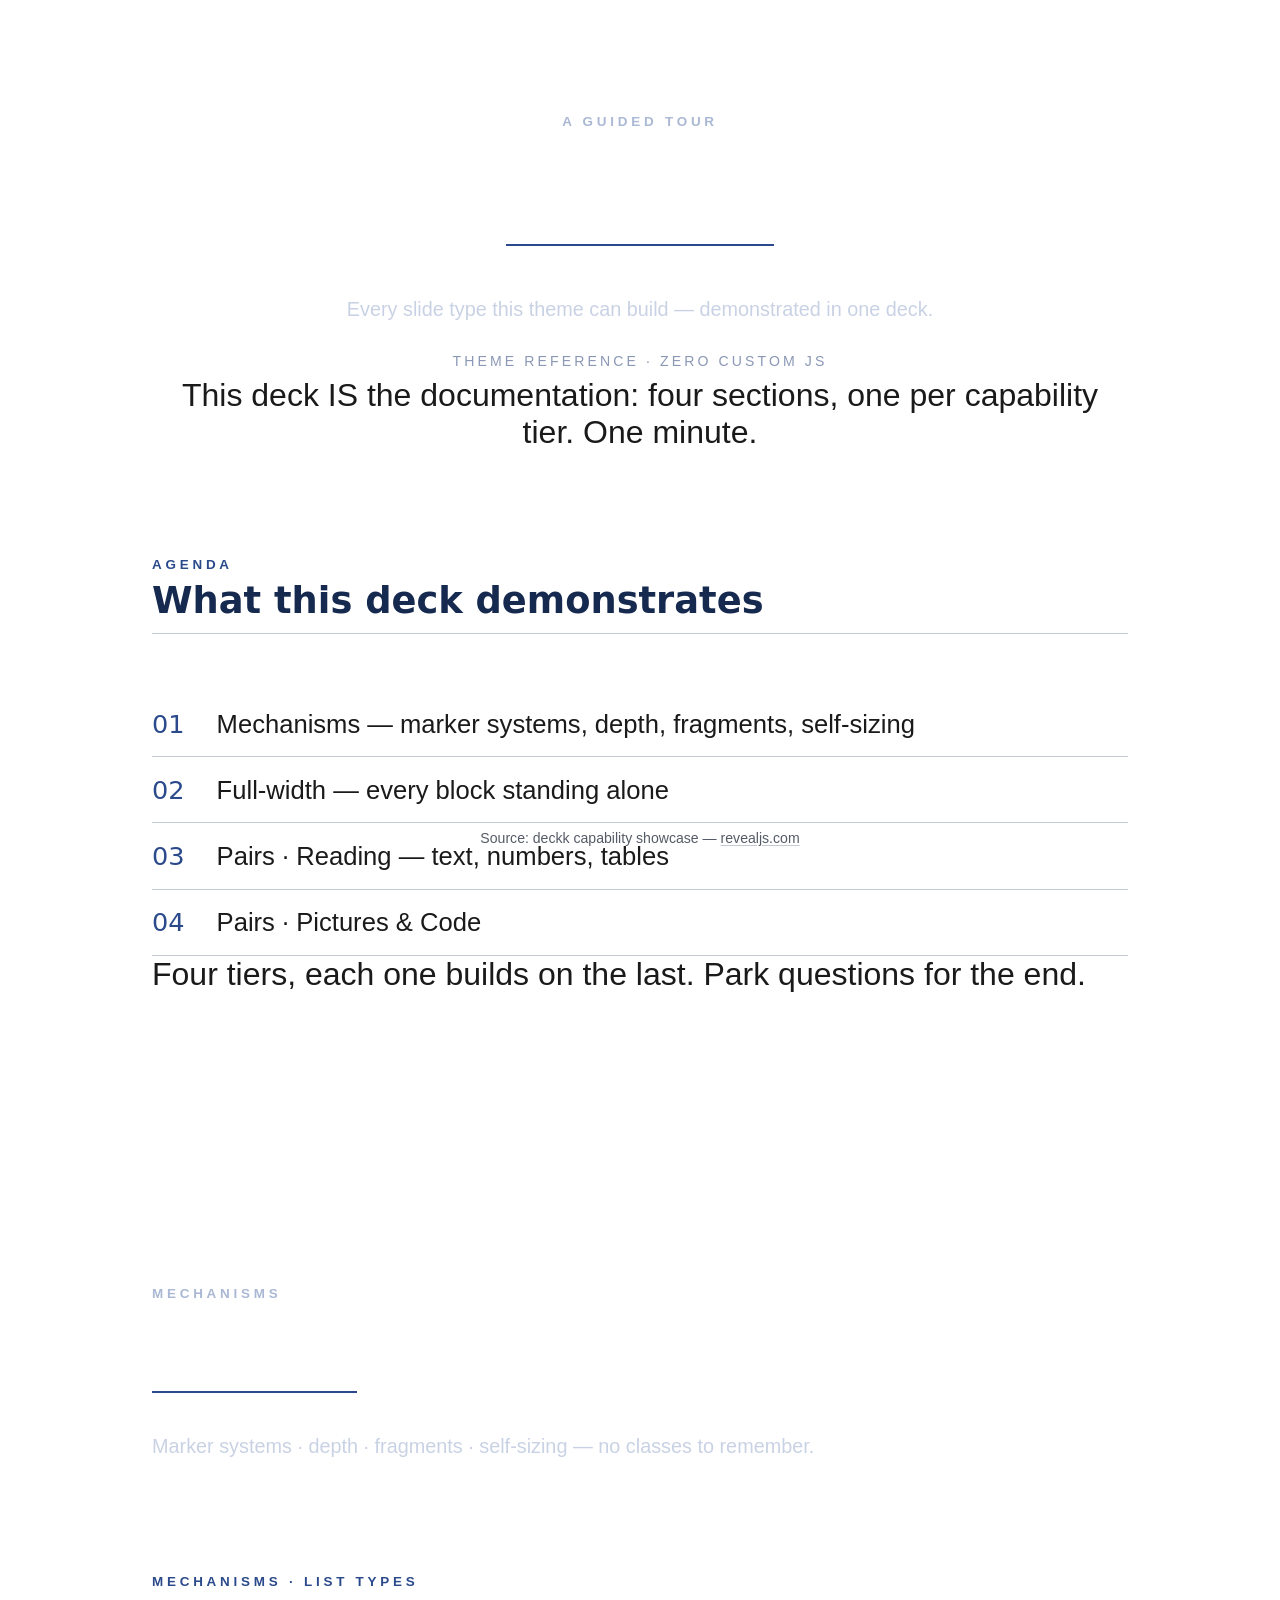
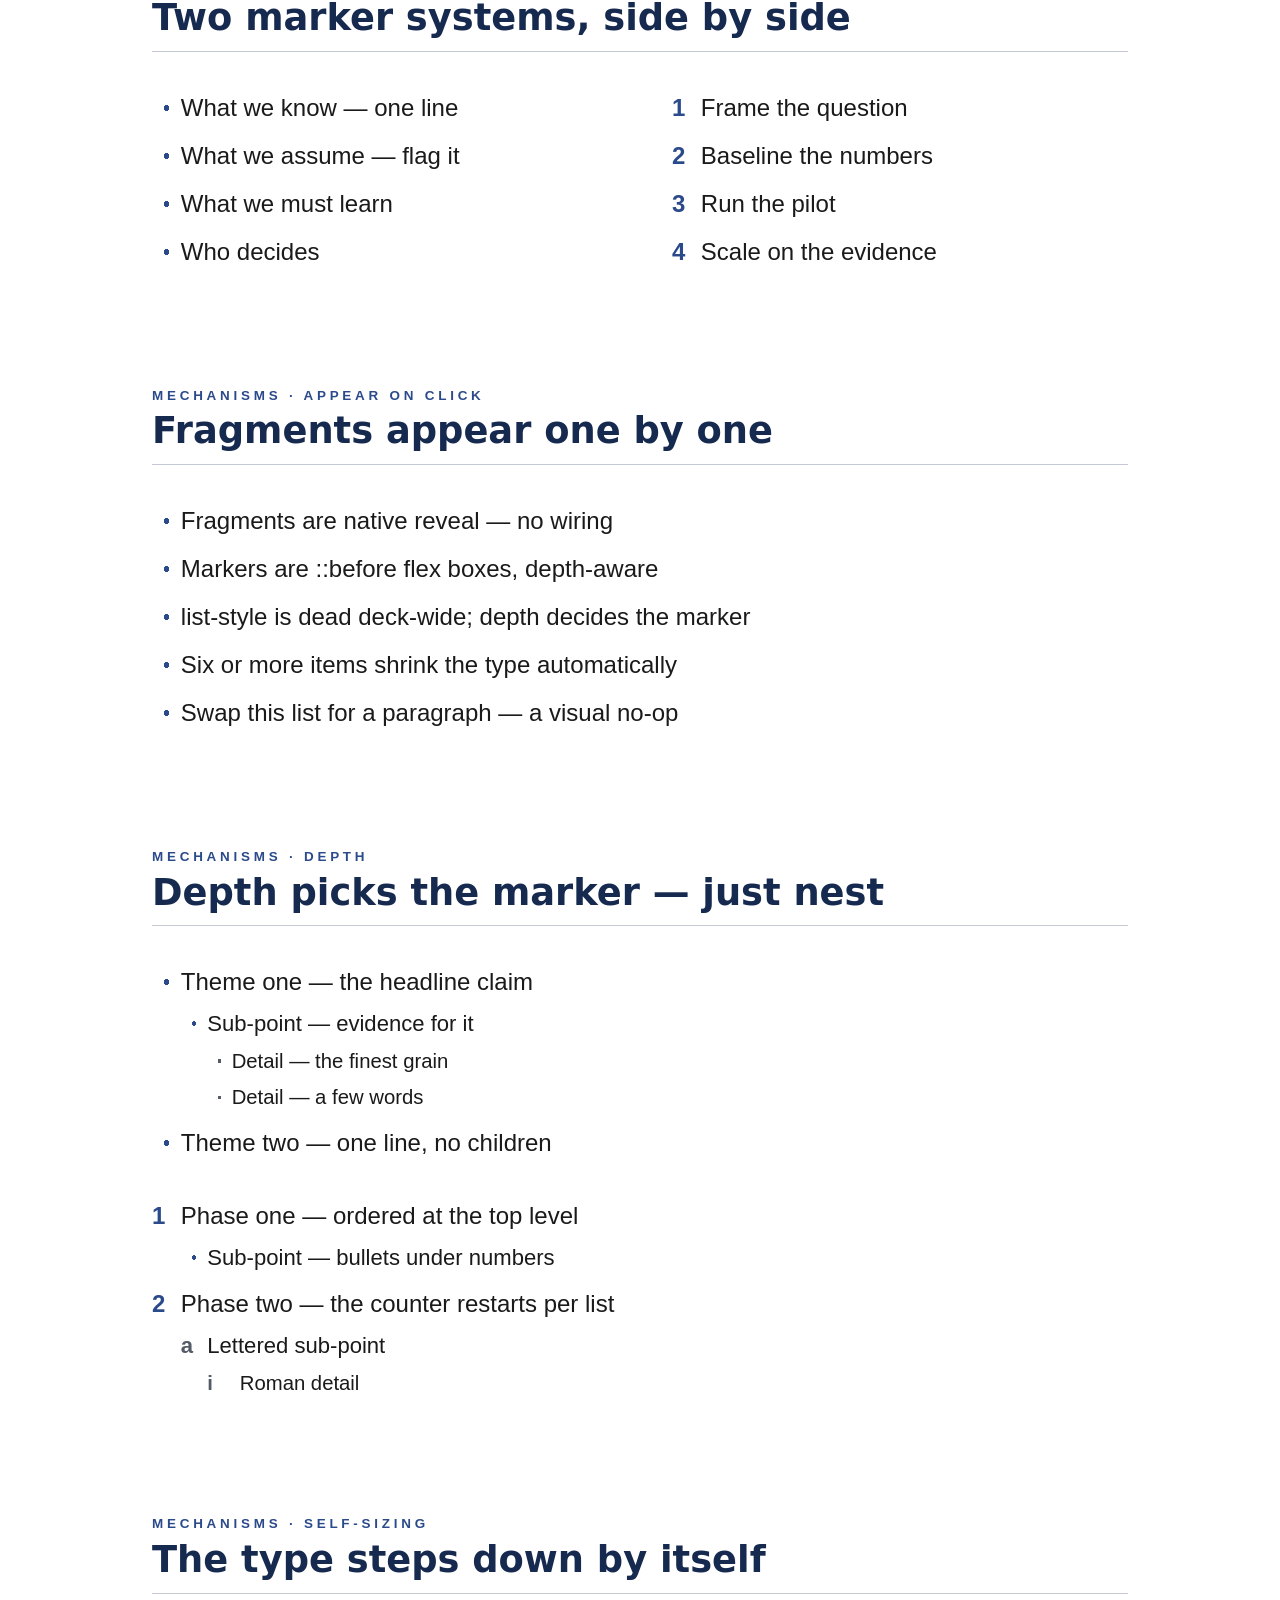
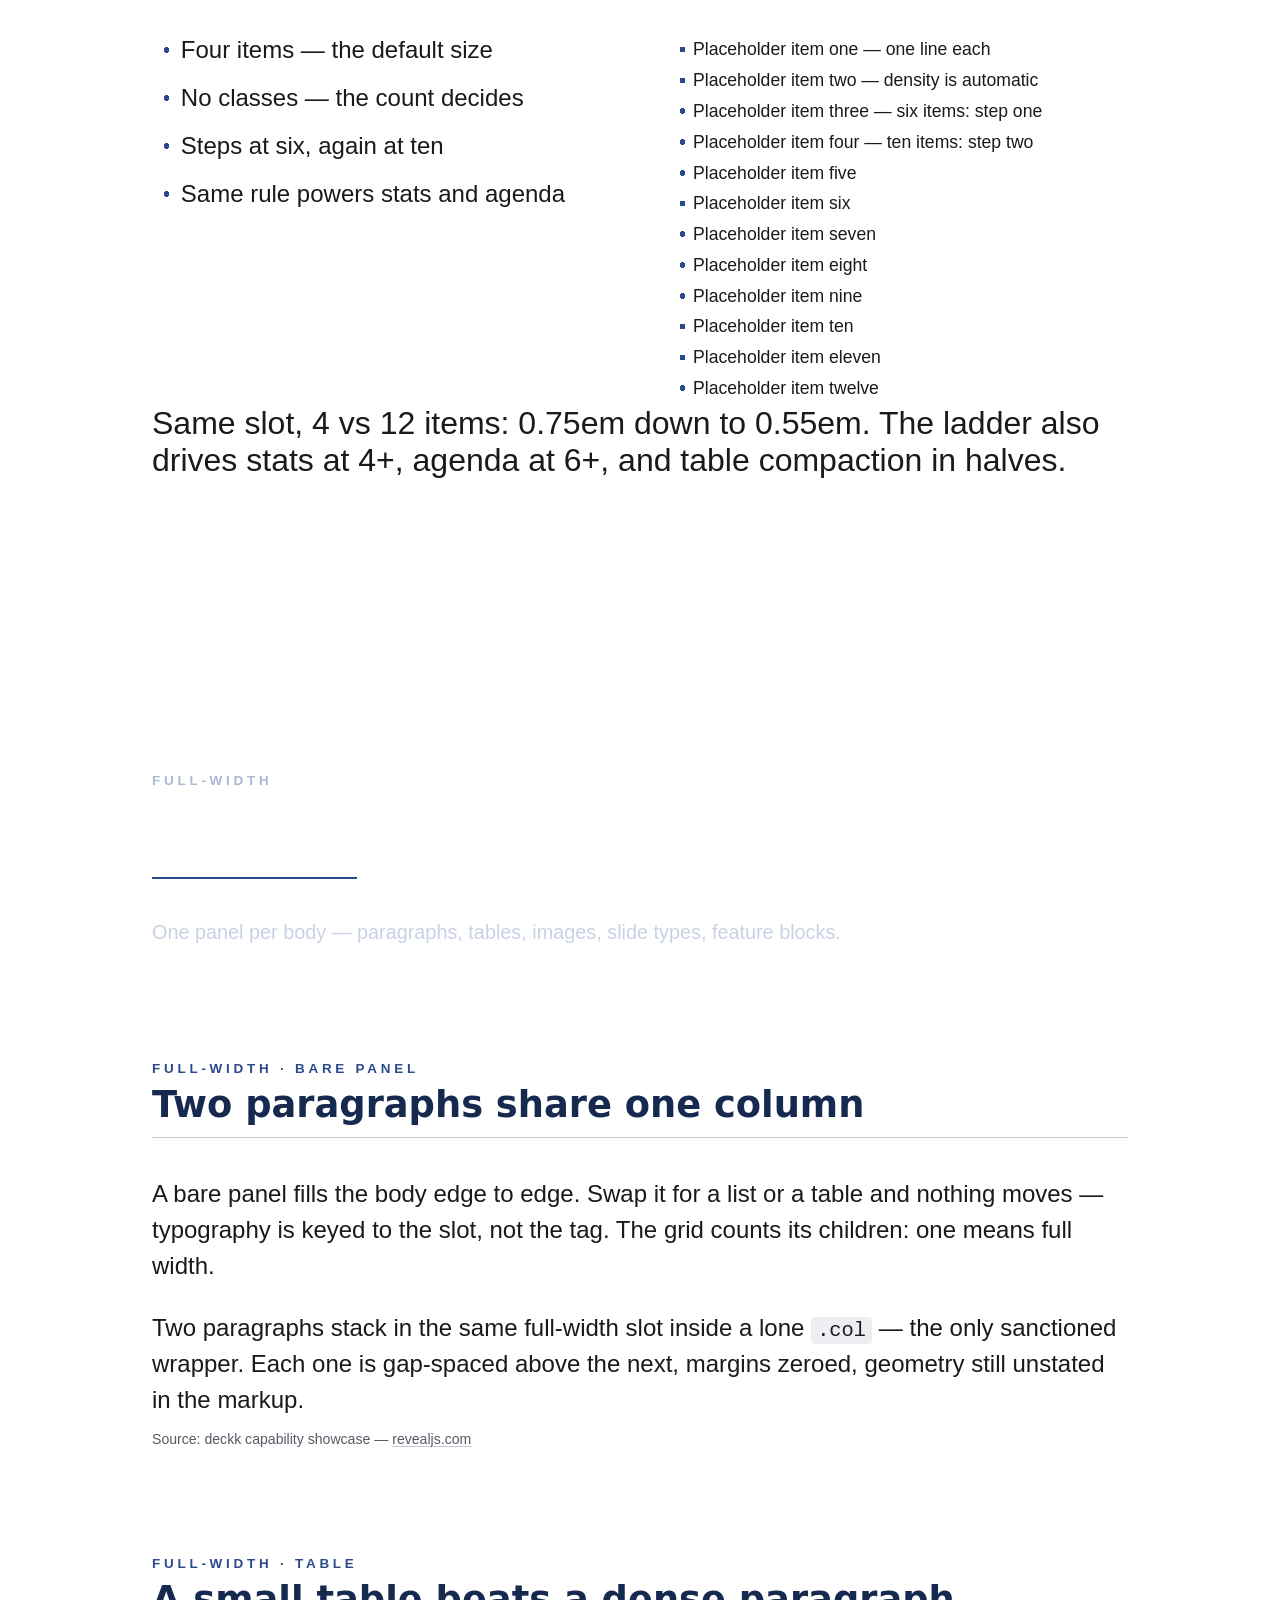
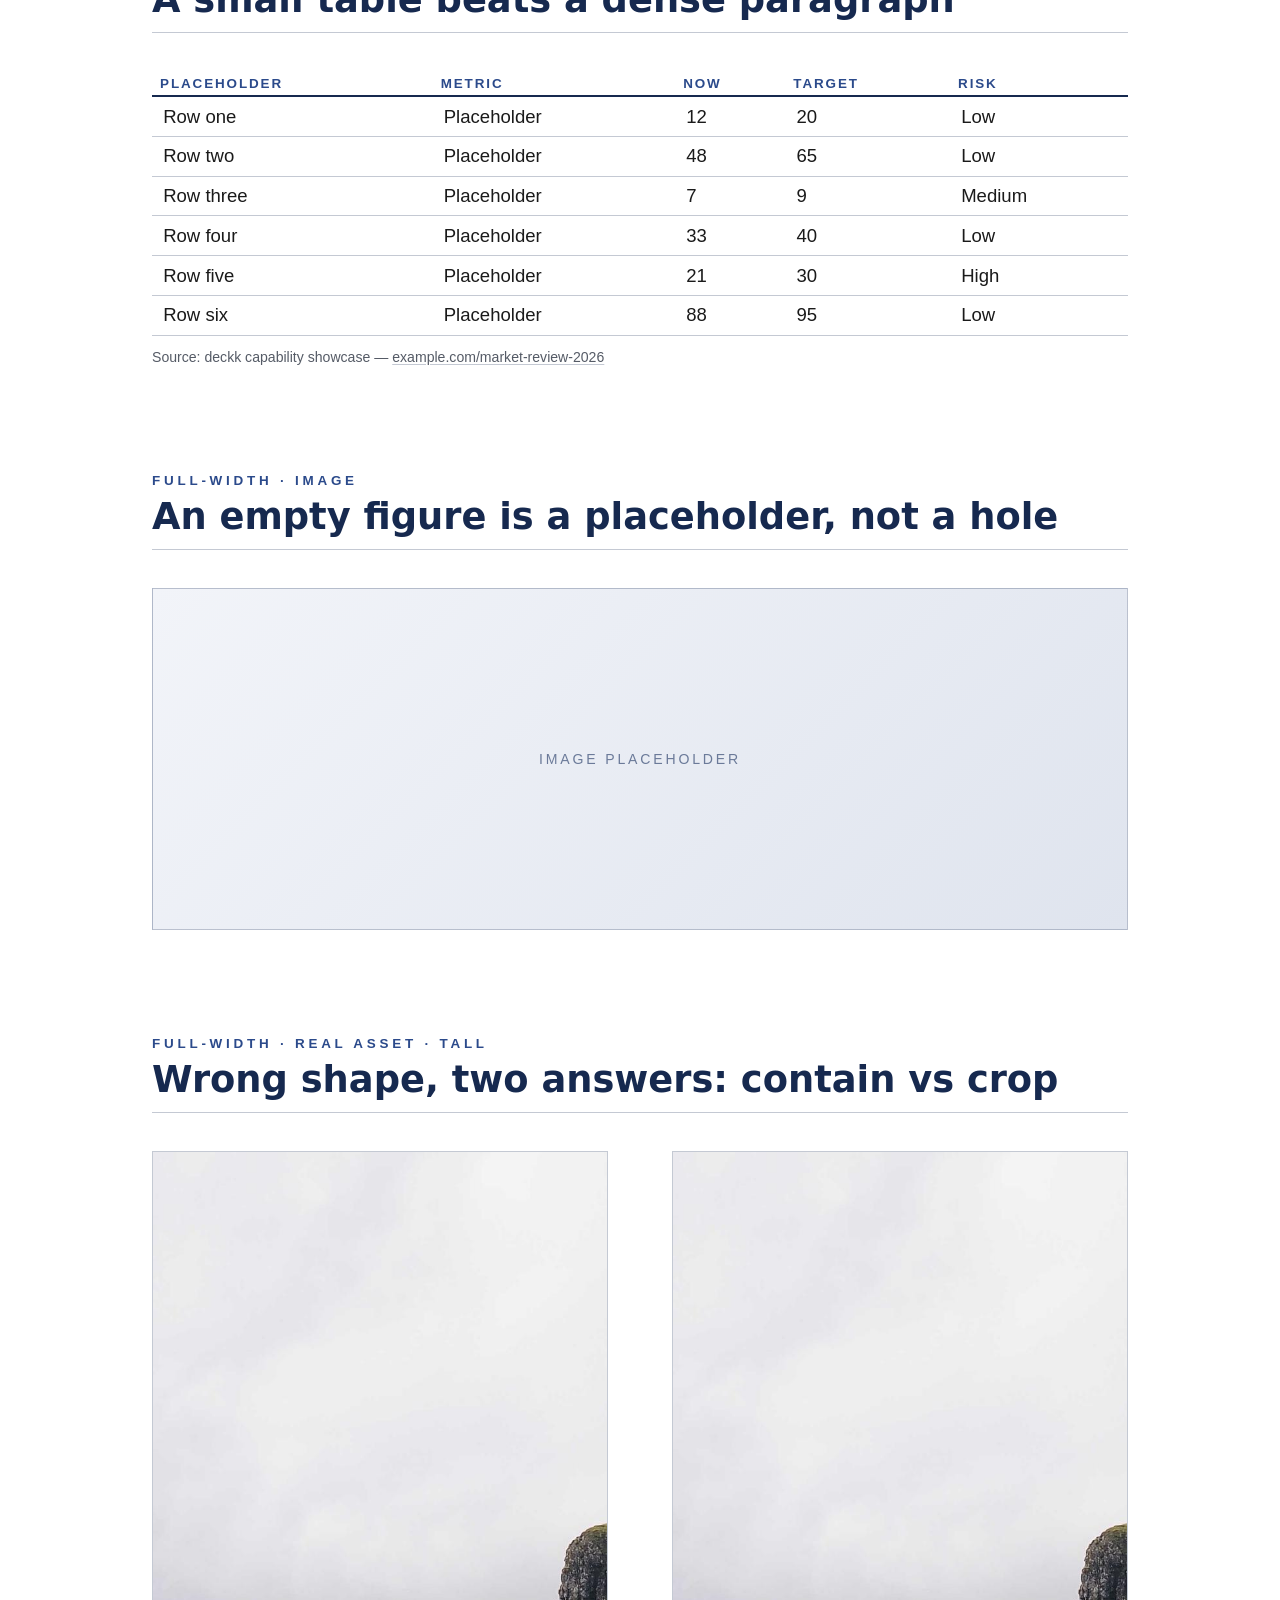
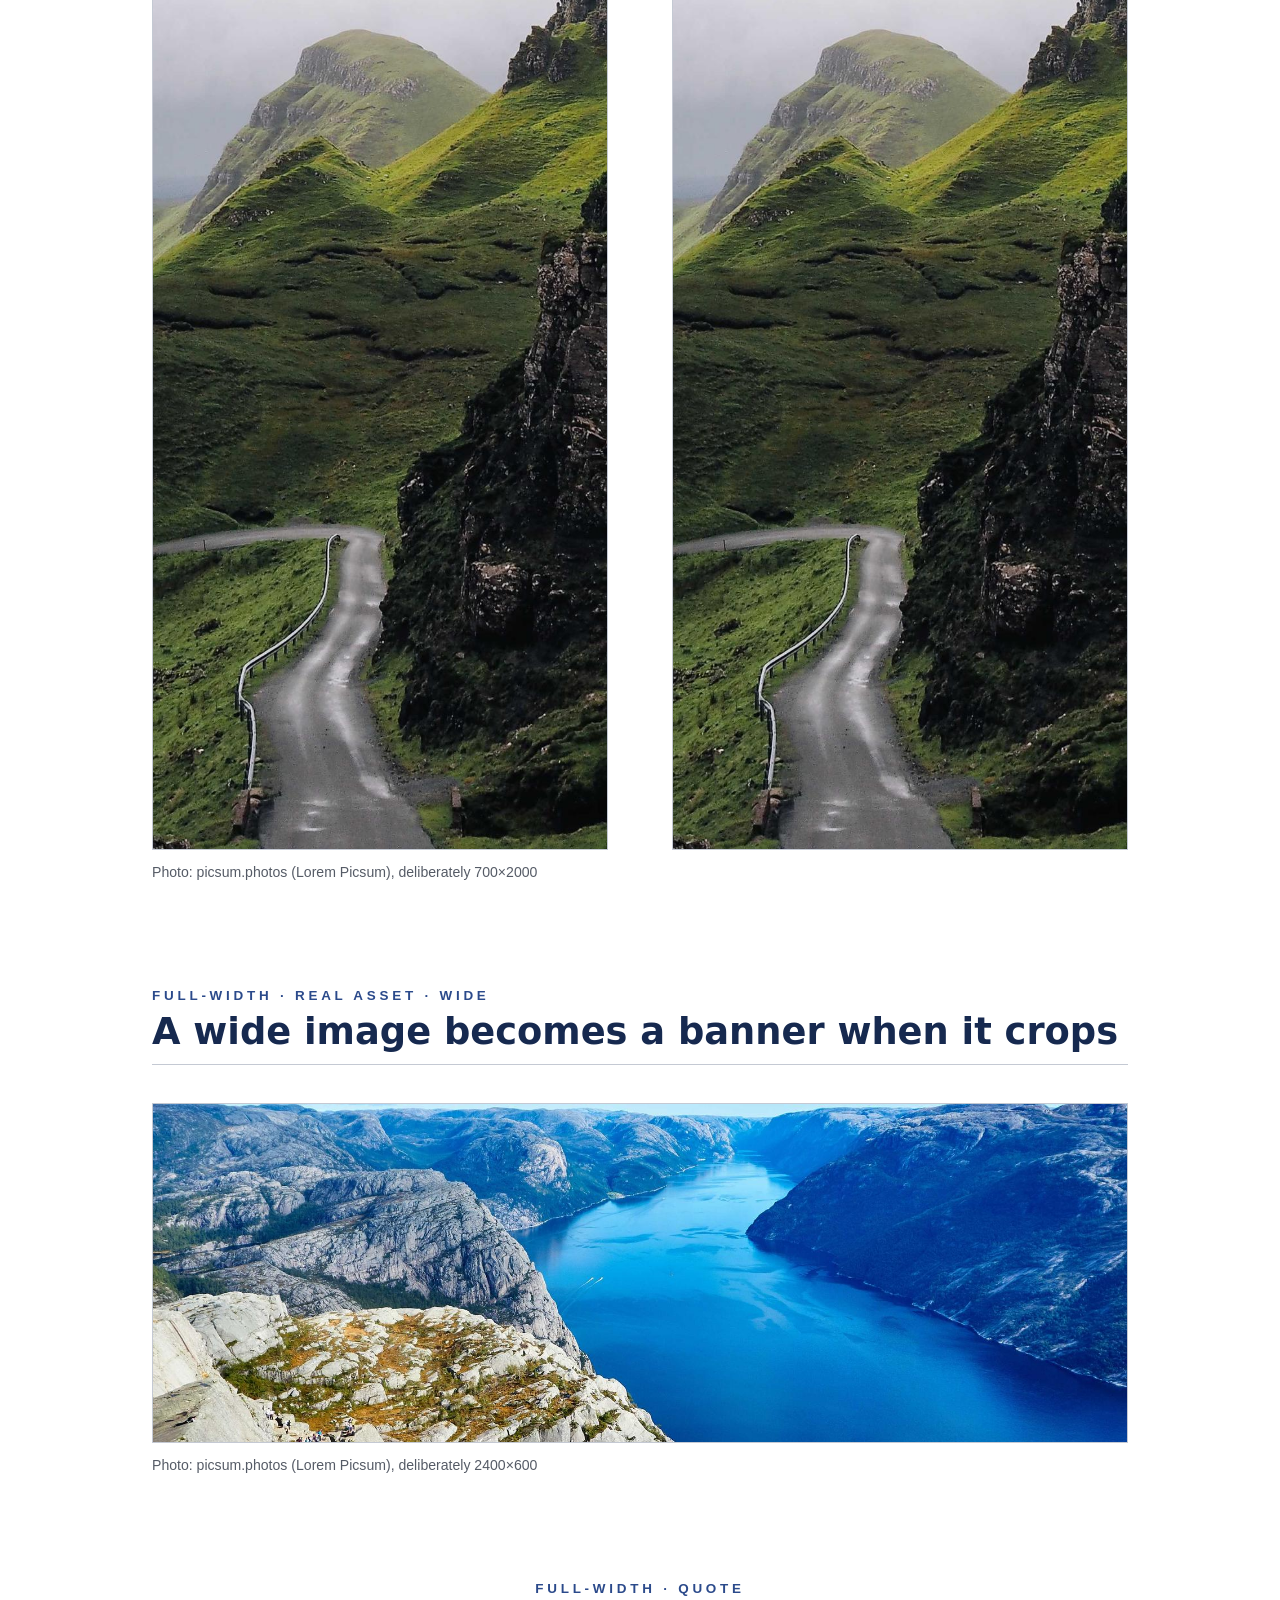
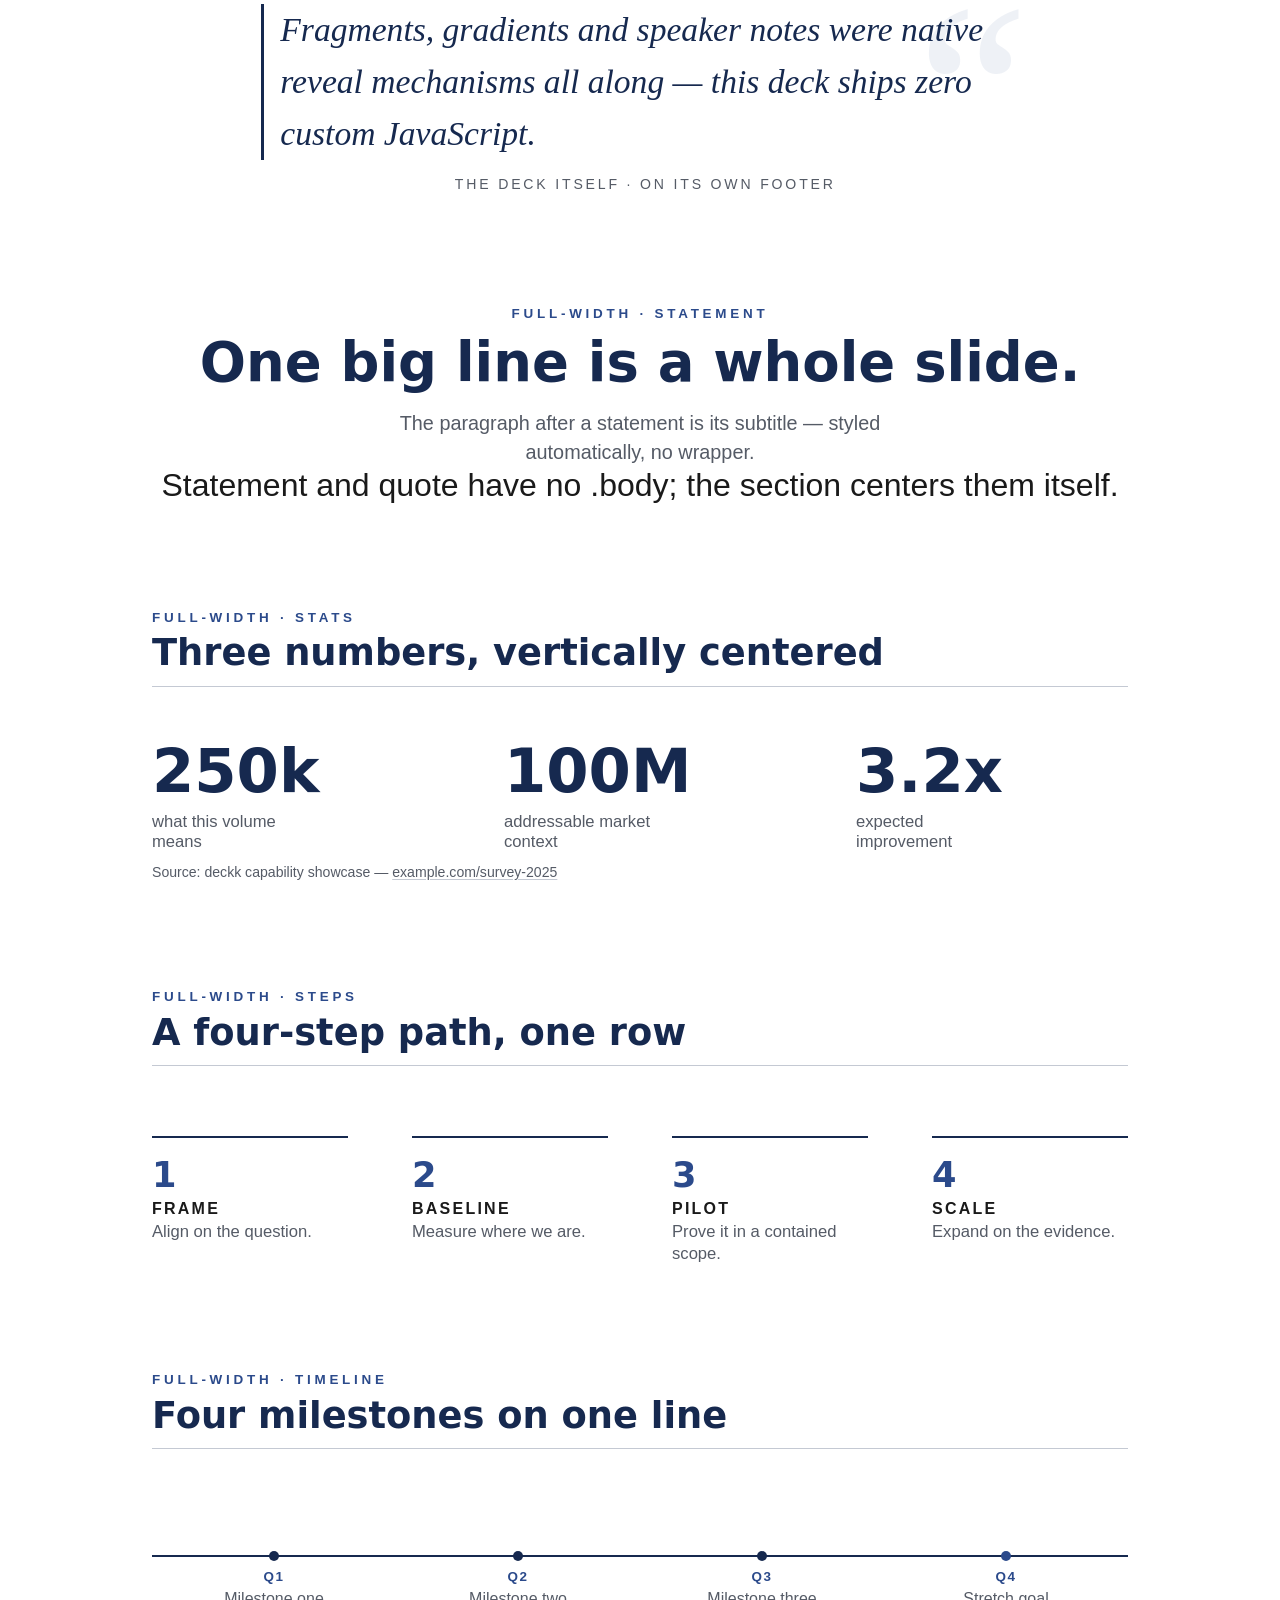
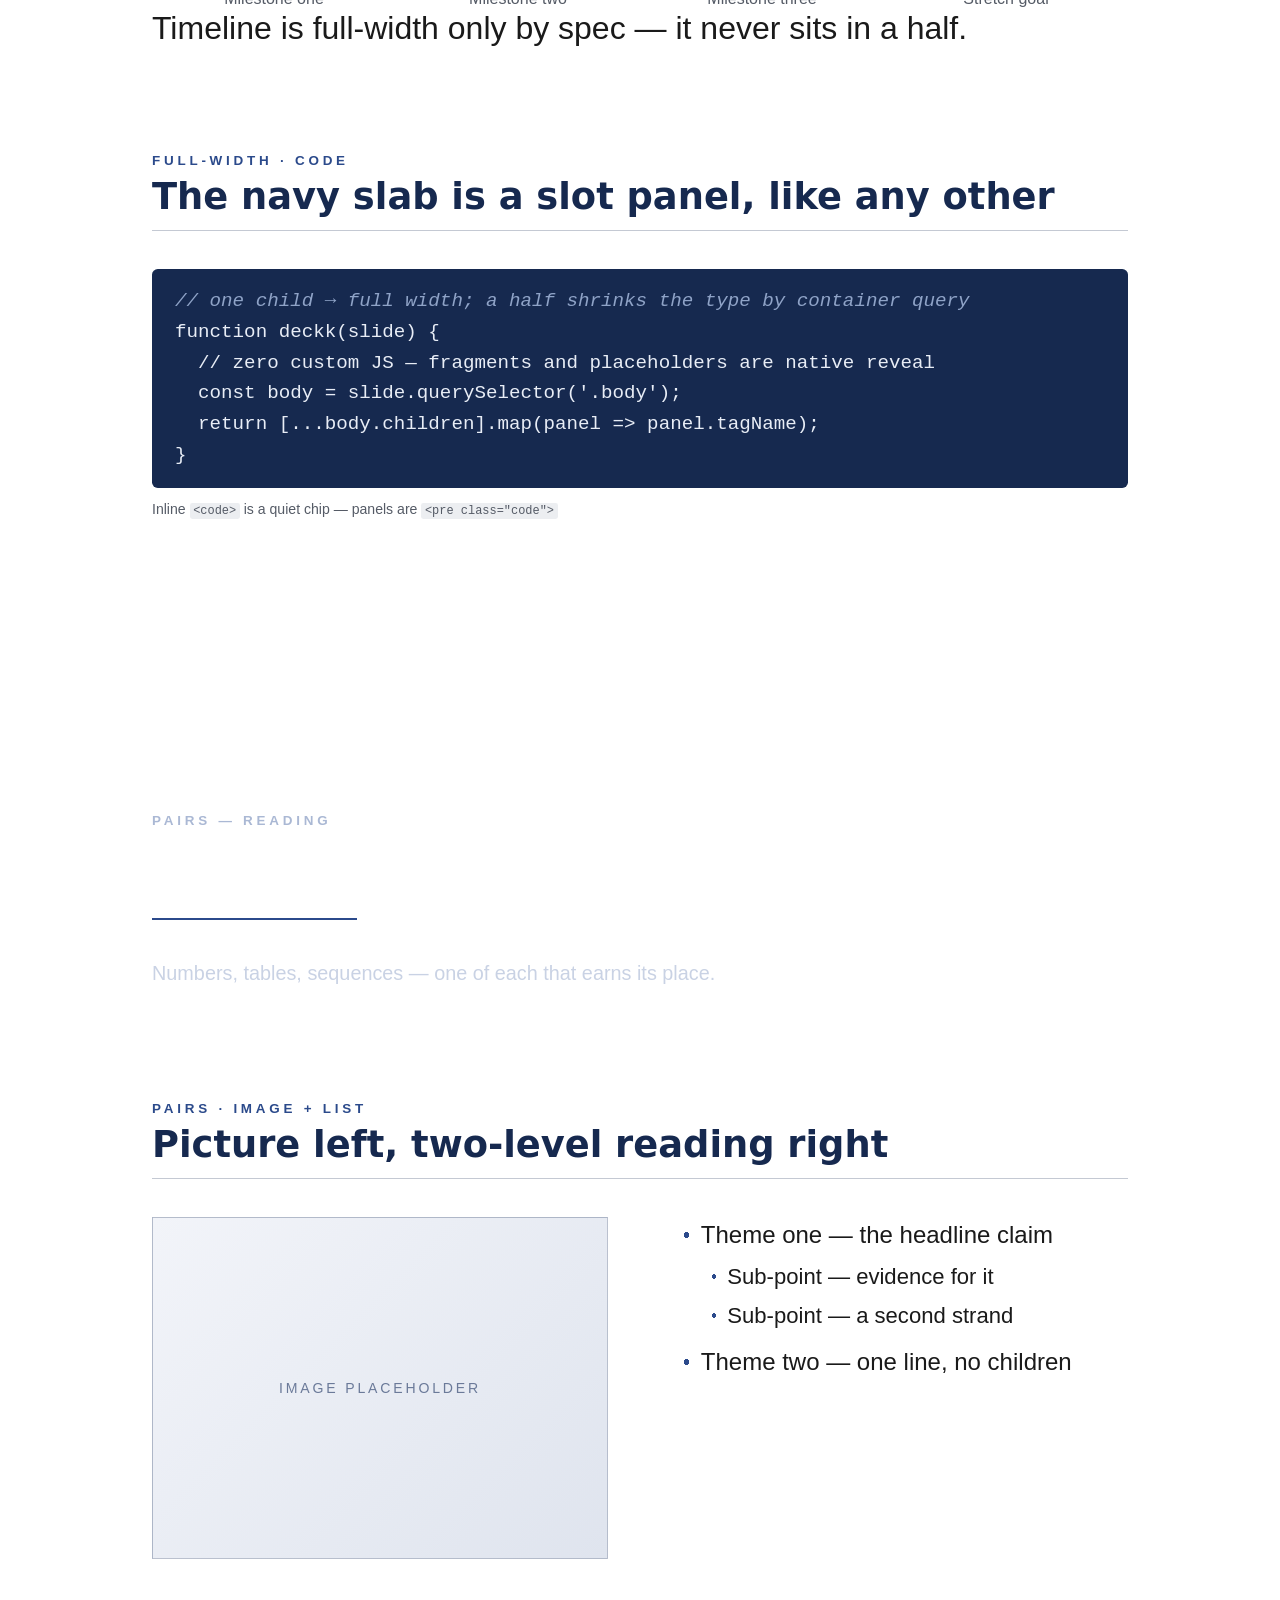
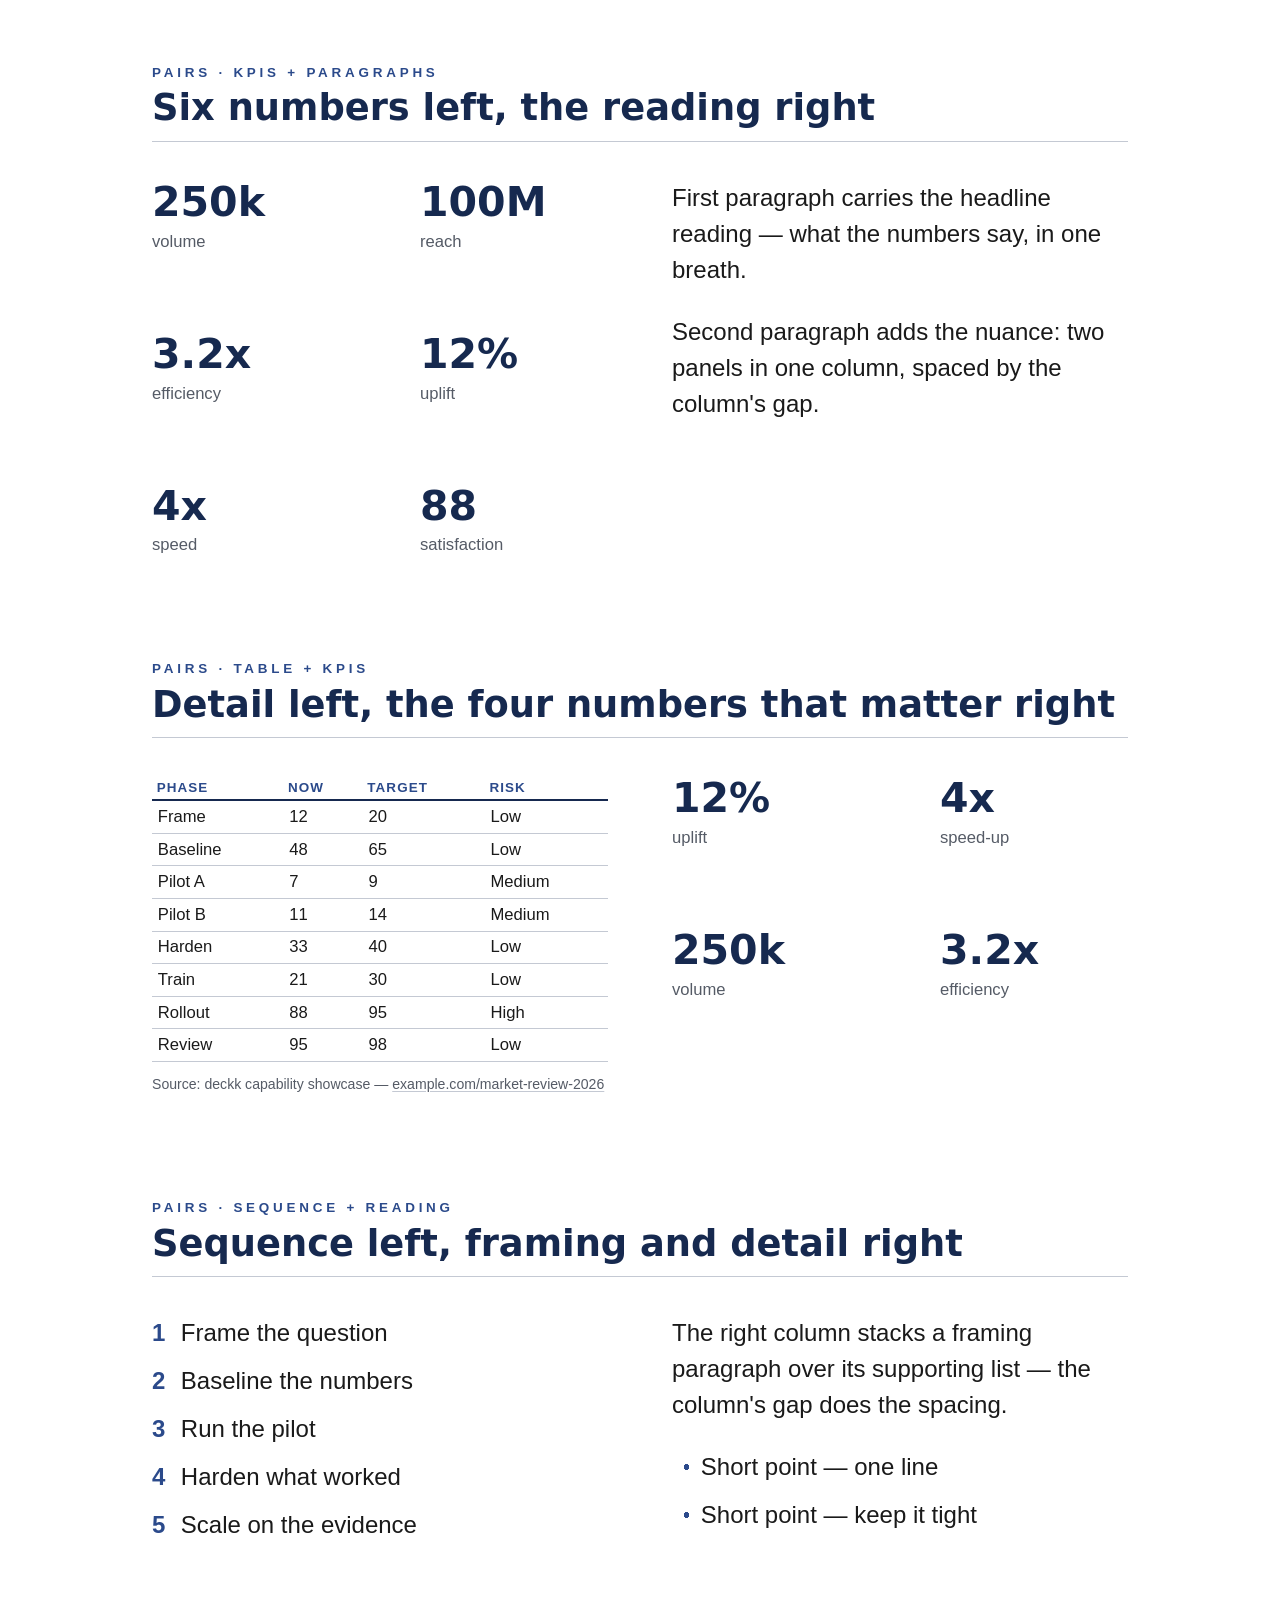
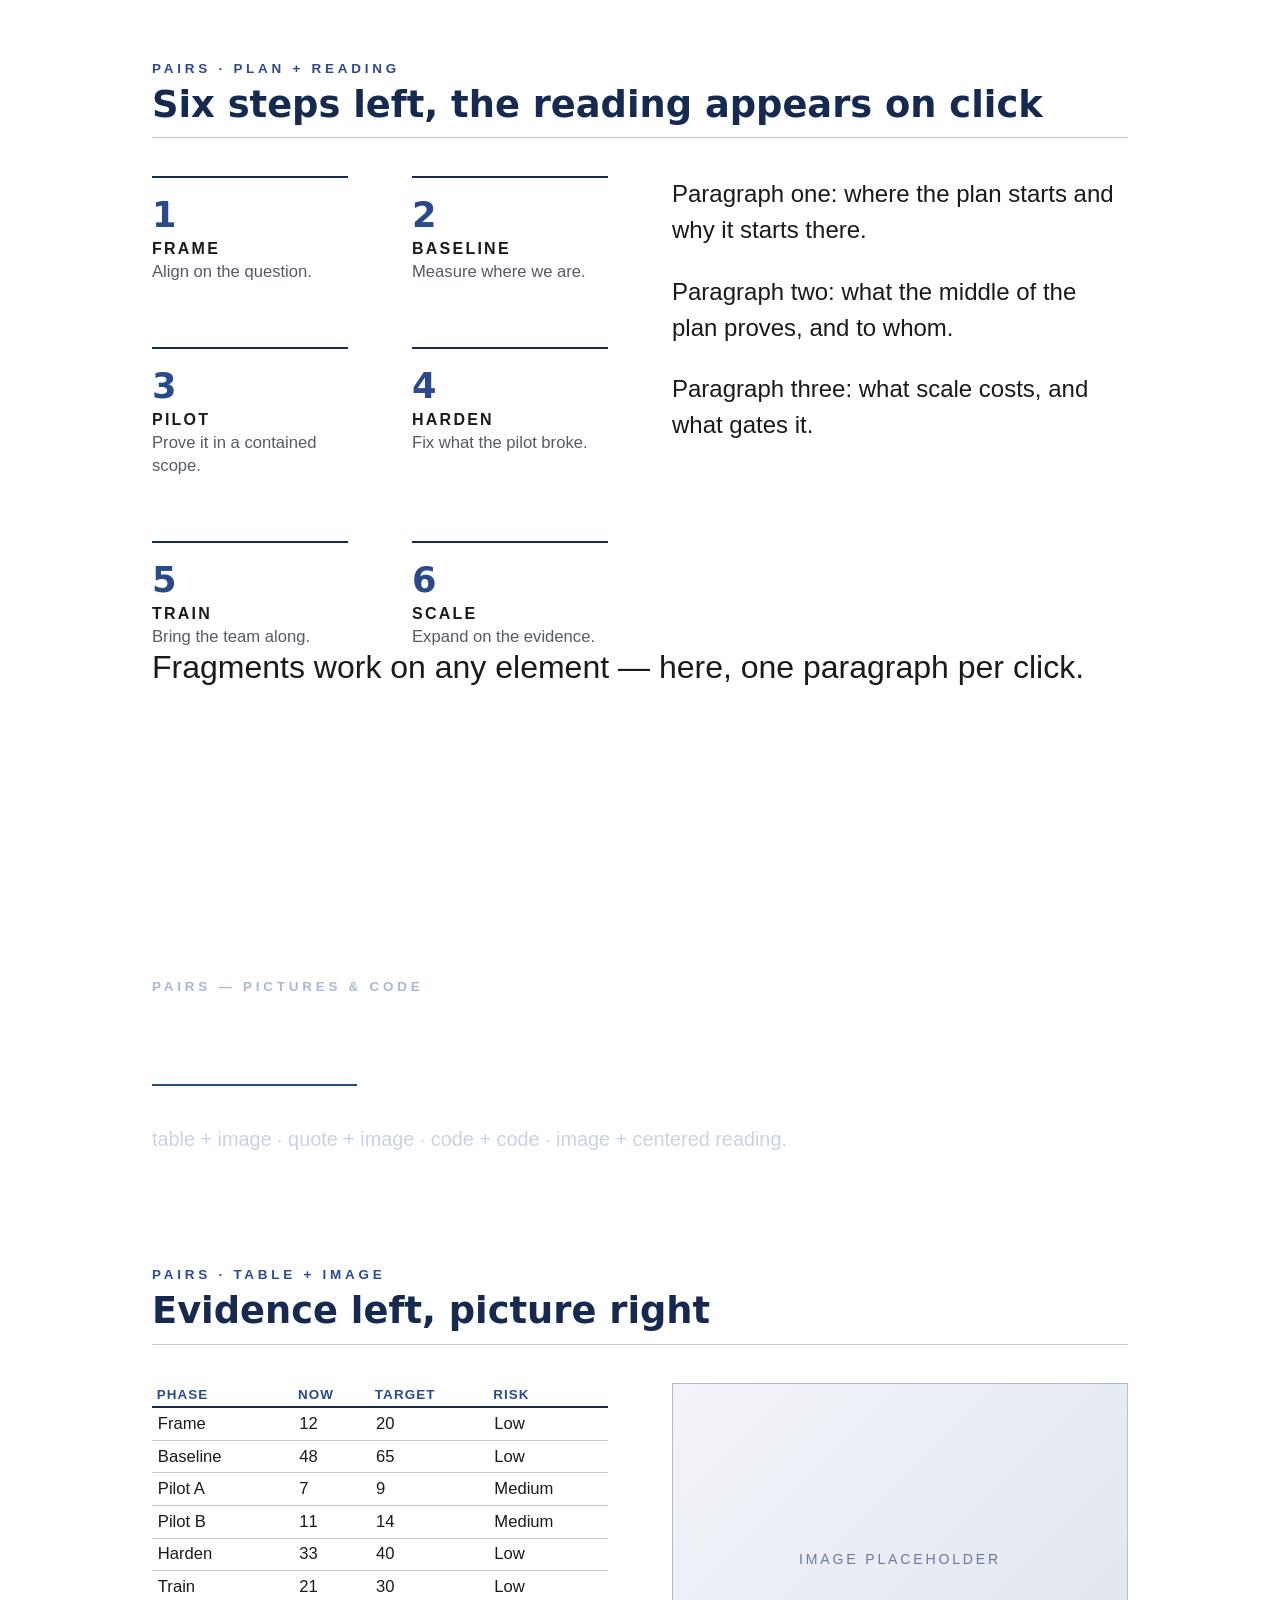
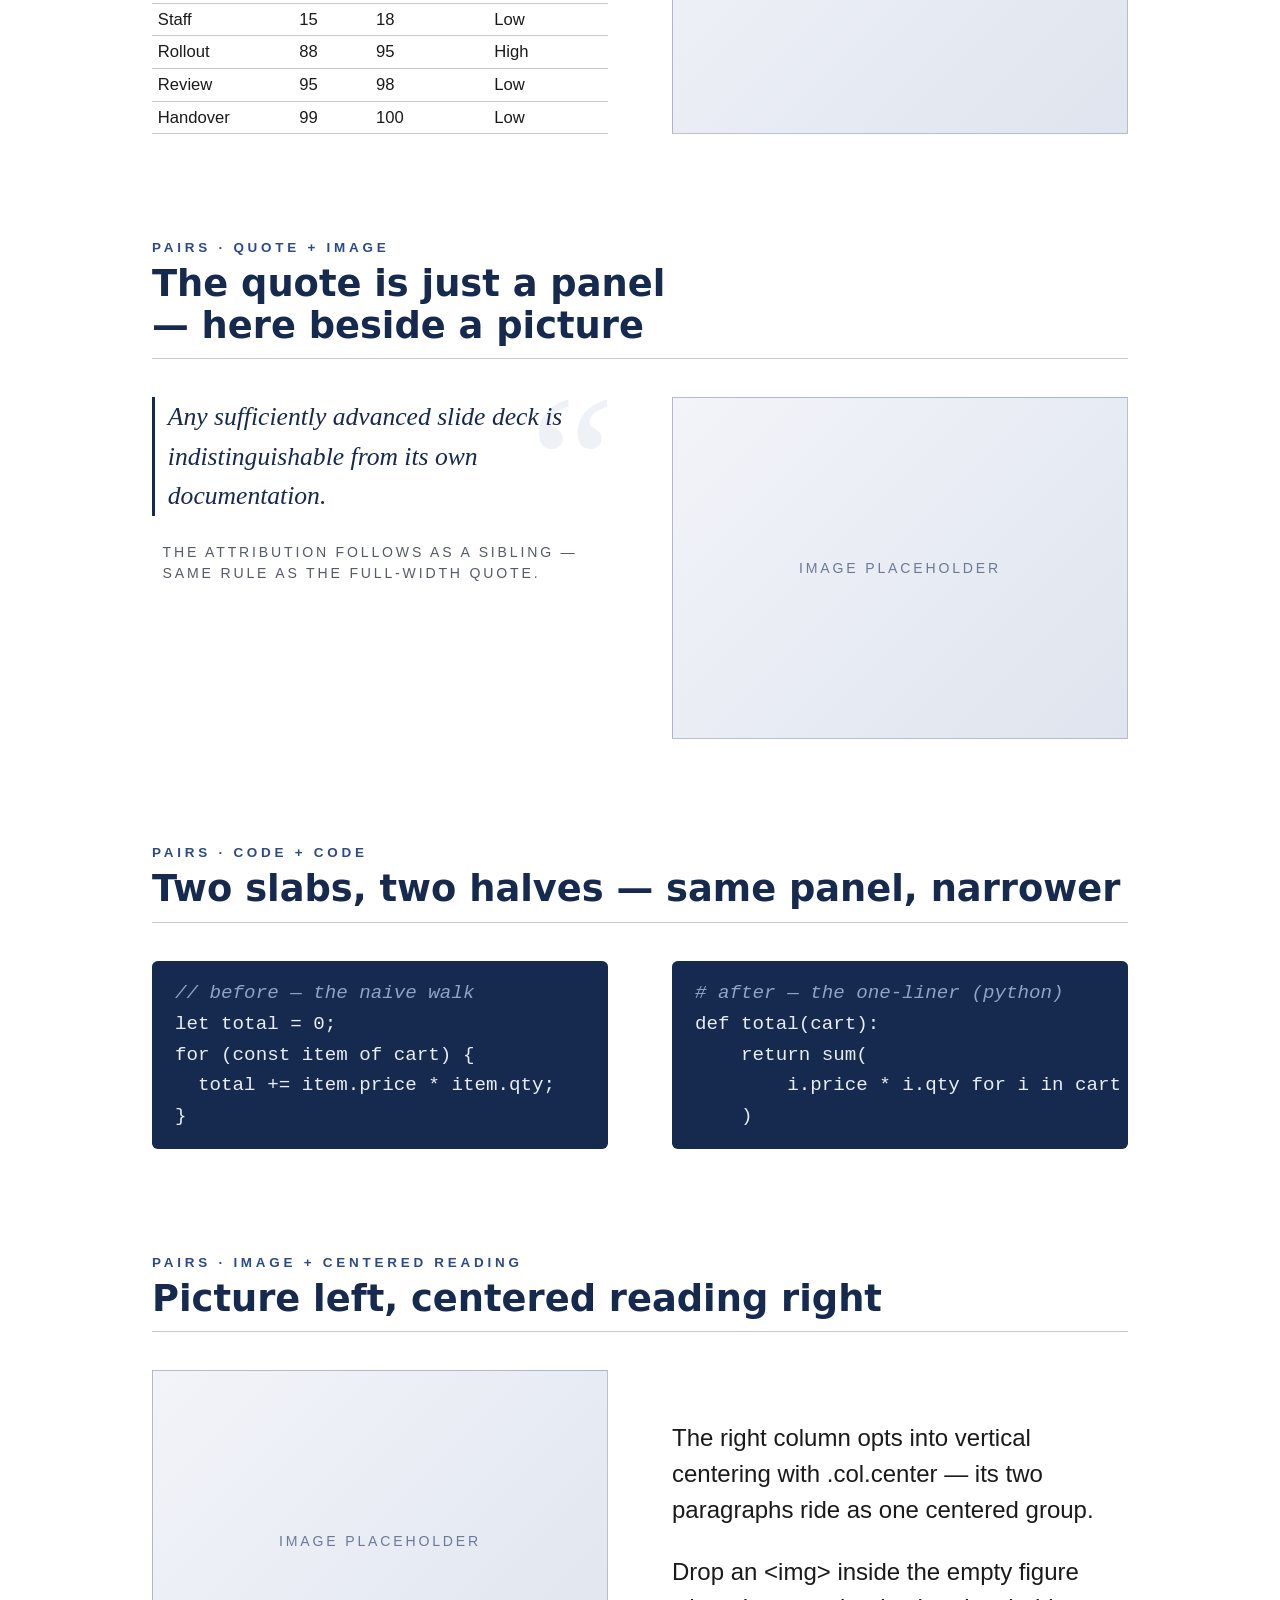
==== index.html @ bdf3de0d "Flatten vendor layout, document bump procedure, bind dev server to loopback - Move notes plugin to v" ====
<!doctype html>
<html lang="en">
<head>
  <meta charset="utf-8">
  <meta name="viewport" content="width=device-width, initial-scale=1.0">
  <title>deckk</title>
  <link rel="stylesheet" href="vendor/reveal.css">
  <link rel="stylesheet" href="theme.css">
</head>
<body>
  <div class="reveal">
    <div class="slides">

<!--
  ══════════════════════════════════════════════════════════════════════
  SLIDE AUTHORING CHEAT SHEET — read this before writing a slide
  ══════════════════════════════════════════════════════════════════════

  A slide = <section> with, in order: optional kicker, optional h2,
  ONE optional <div class="body">, optional <footer>.
  THE TITLE ALWAYS SPANS THE TOP, ABOVE THE PANELS — never inside a panel.

  THE ONE RULE: .body is a grid that counts its own children —
  1 child → full width, 2 → two halves. A child is either a BARE PANEL
  (one panel, full width) or <div class="col"> — ONE COLUMN of the
  layout. Two-sided slides wrap EACH SIDE in a .col; a side that needs
  more than one panel just lists them inside (gap spaces the stack).
  Never set widths, margins, font-sizes or inline styles on content.

  PANELS ARE BARE TAGS (no classes): <ul> <ol> <p> <table> <figure> <img>
  — plus <pre class="code">, the navy code slab (optional <span class="cap">
  on the first line = muted caption; inline <code> is a quiet chip).
  Swapping a <ul> for <p>s changes nothing visually — typography lives on
  the slot (a direct child of .body or .col), not the tag. Nested lists:
  just nest — depth picks the marker (dot · small disc · small dot; ol: 1. a. i.).
  An EMPTY <figure> shows a placeholder; drop an <img> inside it when the
  asset lands (assets/ dir). Images CROP to fill (object-fit: cover) —
  class="nocrop" on the <img> flips to contain (letterbox, never crop).

  ── Feature blocks (children are bare divs/spans; meaning by position) ──

    .stats > div      → [number div, caption div]           (full or half)
    .steps > div      → [num div, label div, text div]      (full or half)
    .timeline > div   → [date div, text div]                (FULL WIDTH only)
    .agenda > div     → [num span, label span]  (fills body height evenly; top-hugged in a .col)

  ── Slide types ───────────────────────────────────────────────────

    Statement (call to action): <div class="statement">One line.</div>
      — the <p> right after it is the subtitle, auto-styled.
    Quote: <div class="quote">…</div> + <p>Attribution</p> (flat siblings;
      also works as a SLOT PANEL in a pair — size steps down automatically).
    Dark slides (title / section / thank-you):
      <section class="dark cover"    data-background-gradient="var(--grad-navy)">
      <section class="dark divider"  data-background-gradient="var(--grad-navy)">
      .divider's FIRST child div is the big ghost section number.
      h1 + p = subtitle; the last <p> on .cover = byline.
      A dark slide may also carry a .body (the closing thank-you demos it).

  ── Centering ──────────────────────────────────────────────────────

    Panels are TOP-ALIGNED by default. class="center" on .body centers
    the whole slide's panels; on .col, just that column's stack.

  ── Fragments (appear on click) — native reveal, no wiring ─────────

    Add class="fragment" to any element — <li>, <tr>, <p>, even a .col.

  ── Speaker notes ─────────────────────────────────────────────────

    <aside class="notes">…</aside> anywhere inside a section.
    Press S while presenting to open the speaker view.

  ── Source footer ─────────────────────────────────────────────────

    <footer>Source: … — <a href="…" target="_blank">https://…</a></footer>
    — a bare semantic tag, last child of ANY slide; small, gray, pinned
    to the bottom. Delete it and nothing else changes.

  ── Auto-sizing (do NOT fight it by hand) ─────────────────────────

    • Lists shrink themselves at 6+ / 10+ items (counted per panel).
    • Stats shrink at 4+; steps divide the row evenly — add children
      freely. In a HALF both wrap two per row (container-query driven:
      six stats = a 2×3 block, six steps = a 3×2 block, four = 2×2).
    • Tables compact in a half; keep ≤4 columns in a half, ≤5 full width.
    • Code slabs clip, never scroll — keep ≤13 lines full width, ≤9 in a half.
    • Overflow is a silent failure (fixed 1280×720 canvas): if a slide is
      overfull it clips — split it.

  XXX future: charts are deliberately unsupported — build each as a
  one-off (inline SVG or a styled <table>) when actually needed.
-->

      <!-- Front matter: Cover, then ↓ Agenda.
           XXX reveal gotcha: a stack parent's OWN content is discarded —
           stack wrappers must stay EMPTY; slides are nested children. -->
      <section>
        <section class="dark cover" data-background-gradient="var(--grad-navy)">
          <p class="kicker">A Guided Tour</p>
          <h1>deckk</h1>
          <p>Every slide type this theme can build &mdash; demonstrated in one deck.</p>
          <p>Theme Reference &middot; Zero Custom JS</p>
          <aside class="notes">This deck IS the documentation: four sections, one per capability tier. One minute.</aside>
        </section>

        <section>
          <p class="kicker">Agenda</p>
          <h2>What this deck demonstrates</h2>
          <div class="body">
            <div class="agenda">
              <div><span>01</span><span>Mechanisms &mdash; marker systems, depth, fragments, self-sizing</span></div>
              <div><span>02</span><span>Full-width &mdash; every block standing alone</span></div>
              <div><span>03</span><span>Pairs &middot; Reading &mdash; text, numbers, tables</span></div>
              <div><span>04</span><span>Pairs &middot; Pictures &amp; Code</span></div>
            </div>
          </div>
          <aside class="notes">Four tiers, each one builds on the last. Park questions for the end.</aside>
        </section>
      </section>

      <!-- ══ 01 · Mechanisms: the system behaviors. Shown first — they
           demo as comparisons, so 2-col bodies appear before the
           full-width geometry lesson in 02. ══ -->
      <section>
        <section class="dark divider" data-background-gradient="var(--grad-navy)">
          <div>01</div>
          <p class="kicker">Mechanisms</p>
          <h1>What the system does for you</h1>
          <p>Marker systems &middot; depth &middot; fragments &middot; self-sizing &mdash; no classes to remember.</p>
        </section>

        <!-- list types — ul | ol side by side -->
        <section>
          <p class="kicker">Mechanisms &middot; List Types</p>
          <h2>Two marker systems, side by side</h2>
          <div class="body">
            <div class="col">
              <ul>
                <li>What we know &mdash; one line</li>
                <li>What we assume &mdash; flag it</li>
                <li>What we must learn</li>
                <li>Who decides</li>
              </ul>
            </div>
            <div class="col">
              <ol>
                <li>Frame the question</li>
                <li>Baseline the numbers</li>
                <li>Run the pilot</li>
                <li>Scale on the evidence</li>
              </ol>
            </div>
          </div>
        </section>

        <!-- bullet list; items appear on click -->
        <section>
          <p class="kicker">Mechanisms &middot; Appear on Click</p>
          <h2>Fragments appear one by one</h2>
          <div class="body">
            <ul>
              <li class="fragment">Fragments are native reveal &mdash; no wiring</li>
              <li class="fragment">Markers are ::before flex boxes, depth-aware</li>
              <li class="fragment">list-style is dead deck-wide; depth decides the marker</li>
              <li class="fragment">Six or more items shrink the type automatically</li>
              <li class="fragment">Swap this list for a paragraph &mdash; a visual no-op</li>
            </ul>
          </div>
        </section>

        <!-- stacked nested lists: one .col, full width. Depth picks the
             marker: ul → dot / dash / small dot; ol → 1. / a. / i. -->
        <section>
          <p class="kicker">Mechanisms &middot; Depth</p>
          <h2>Depth picks the marker &mdash; just nest</h2>
          <div class="body">
            <div class="col">
              <ul>
                <li>Theme one &mdash; the headline claim
                  <ul>
                    <li>Sub-point &mdash; evidence for it
                      <ul>
                        <li>Detail &mdash; the finest grain</li>
                        <li>Detail &mdash; a few words</li>
                      </ul>
                    </li>
                  </ul>
                </li>
                <li>Theme two &mdash; one line, no children</li>
              </ul>
              <ol>
                <li>Phase one &mdash; ordered at the top level
                  <ul>
                    <li>Sub-point &mdash; bullets under numbers</li>
                  </ul>
                </li>
                <li>Phase two &mdash; the counter restarts per list
                  <ol>
                    <li>Lettered sub-point
                      <ol><li>Roman detail</li></ol>
                    </li>
                  </ol>
                </li>
              </ol>
            </div>
          </div>
        </section>

        <!-- self-sizing — 4 vs 12 items, same slot: the ladder in action -->
        <section>
          <p class="kicker">Mechanisms &middot; Self-Sizing</p>
          <h2>The type steps down by itself</h2>
          <div class="body">
            <div class="col">
              <ul>
                <li>Four items &mdash; the default size</li>
                <li>No classes &mdash; the count decides</li>
                <li>Steps at six, again at ten</li>
                <li>Same rule powers stats and agenda</li>
              </ul>
            </div>
            <div class="col">
              <ul>
                <li>Placeholder item one &mdash; one line each</li>
                <li>Placeholder item two &mdash; density is automatic</li>
                <li>Placeholder item three &mdash; six items: step one</li>
                <li>Placeholder item four &mdash; ten items: step two</li>
                <li>Placeholder item five</li>
                <li>Placeholder item six</li>
                <li>Placeholder item seven</li>
                <li>Placeholder item eight</li>
                <li>Placeholder item nine</li>
                <li>Placeholder item ten</li>
                <li>Placeholder item eleven</li>
                <li>Placeholder item twelve</li>
              </ul>
            </div>
          </div>
          <aside class="notes">Same slot, 4 vs 12 items: 0.75em down to 0.55em. The ladder also drives stats at 4+, agenda at 6+, and table compaction in halves.</aside>
        </section>
      </section>

      <!-- ══ 02 · Full-Width: every block standing alone — bare panels,
           the no-body slide types (quote, statement), feature blocks. ══ -->
      <section>
        <section class="dark divider" data-background-gradient="var(--grad-navy)">
          <div>02</div>
          <p class="kicker">Full-Width</p>
          <h1>Every block, standing alone</h1>
          <p>One panel per body &mdash; paragraphs, tables, images, slide types, feature blocks.</p>
        </section>

        <!-- paragraph alone: ONE child → full width; swap the tag, nothing moves -->
        <section>
          <p class="kicker">Full-Width &middot; Bare Panel</p>
          <h2>Two paragraphs share one column</h2>
          <div class="body">
            <div class="col">
              <p>A bare panel fills the body edge to edge. Swap it for a list or a table and nothing moves &mdash; typography is keyed to the slot, not the tag. The grid counts its children: one means full width.</p>
              <p>Two paragraphs stack in the same full-width slot inside a lone <code>.col</code> &mdash; the only sanctioned wrapper. Each one is gap-spaced above the next, margins zeroed, geometry still unstated in the markup.</p>
            </div>
          </div>
          <footer>Source: deckk capability showcase &mdash; <a href="https://revealjs.com/" target="_blank">revealjs.com</a></footer>
        </section>

        <!-- table alone; appears whole (no fragment rows) -->
        <section>
          <p class="kicker">Full-Width &middot; Table</p>
          <h2>A small table beats a dense paragraph</h2>
          <div class="body">
            <table>
              <thead><tr><th>Placeholder</th><th>Metric</th><th>Now</th><th>Target</th><th>Risk</th></tr></thead>
              <tbody>
                <tr><td>Row one</td><td>Placeholder</td><td>12</td><td>20</td><td>Low</td></tr>
                <tr><td>Row two</td><td>Placeholder</td><td>48</td><td>65</td><td>Low</td></tr>
                <tr><td>Row three</td><td>Placeholder</td><td>7</td><td>9</td><td>Medium</td></tr>
                <tr><td>Row four</td><td>Placeholder</td><td>33</td><td>40</td><td>Low</td></tr>
                <tr><td>Row five</td><td>Placeholder</td><td>21</td><td>30</td><td>High</td></tr>
                <tr><td>Row six</td><td>Placeholder</td><td>88</td><td>95</td><td>Low</td></tr>
              </tbody>
            </table>
          </div>
          <footer>Source: deckk capability showcase &mdash; <a href="https://example.com/market-review-2026" target="_blank">example.com/market-review-2026</a></footer>
        </section>

        <!-- empty figure full width = pure-CSS placeholder -->
        <section>
          <p class="kicker">Full-Width &middot; Image</p>
          <h2>An empty figure is a placeholder, not a hole</h2>
          <div class="body">
            <figure></figure>
          </div>
        </section>

        <!-- real asset: tall image in near-square boxes — contain | crop -->
        <section>
          <p class="kicker">Full-Width &middot; Real Asset &middot; Tall</p>
          <h2>Wrong shape, two answers: contain vs crop</h2>
          <div class="body">
            <div class="col">
              <figure><img class="nocrop" src="assets/tall.jpg" alt="Tall mountain photograph, contain fit"></figure>
            </div>
            <div class="col">
              <figure><img src="assets/tall.jpg" alt="Tall mountain photograph, crop fit"></figure>
            </div>
          </div>
          <footer>Photo: picsum.photos (Lorem Picsum), deliberately 700&times;2000</footer>
        </section>

        <!-- real asset: wide image, full-width banner via crop -->
        <section>
          <p class="kicker">Full-Width &middot; Real Asset &middot; Wide</p>
          <h2>A wide image becomes a banner when it crops</h2>
          <div class="body">
            <figure><img src="assets/wide.jpg" alt="Wide river photograph, crop fit"></figure>
          </div>
          <footer>Photo: picsum.photos (Lorem Picsum), deliberately 2400&times;600</footer>
        </section>

        <!-- quote — the deck's single serif moment; footer pins absolutely -->
        <section>
          <p class="kicker">Full-Width &middot; Quote</p>
          <div class="quote">Fragments, gradients and speaker notes were native reveal mechanisms all along &mdash; this deck ships zero custom JavaScript.</div>
          <p>The Deck Itself &middot; On Its Own Footer</p>
          <footer>Source: deckk capability showcase &mdash; <a href="https://revealjs.com/" target="_blank">revealjs.com</a></footer>
        </section>

        <!-- statement — one big line, subtitle auto-styled -->
        <section>
          <p class="kicker">Full-Width &middot; Statement</p>
          <div class="statement">One big line is a whole slide.</div>
          <p>The paragraph after a statement is its subtitle &mdash; styled automatically, no wrapper.</p>
          <aside class="notes">Statement and quote have no .body; the section centers them itself.</aside>
        </section>

        <!-- stats alone — the opt-in .center: a sparse slide that wants
             its numbers vertically centered -->
        <section>
          <p class="kicker">Full-Width &middot; Stats</p>
          <h2>Three numbers, vertically centered</h2>
          <div class="body center">
            <div class="stats">
              <div><div>250k</div><div>what this volume means</div></div>
              <div><div>100M</div><div>addressable market context</div></div>
              <div><div>3.2x</div><div>expected improvement</div></div>
            </div>
          </div>
          <footer>Source: deckk capability showcase &mdash; <a href="https://example.com/survey-2025" target="_blank">example.com/survey-2025</a></footer>
        </section>

        <!-- steps alone -->
        <section>
          <p class="kicker">Full-Width &middot; Steps</p>
          <h2>A four-step path, one row</h2>
          <div class="body">
            <div class="steps">
              <div><div>1</div><div>Frame</div><div>Align on the question.</div></div>
              <div><div>2</div><div>Baseline</div><div>Measure where we are.</div></div>
              <div><div>3</div><div>Pilot</div><div>Prove it in a contained scope.</div></div>
              <div><div>4</div><div>Scale</div><div>Expand on the evidence.</div></div>
            </div>
          </div>
        </section>

        <!-- timeline alone (full width only); .alt = accent dot -->
        <section>
          <p class="kicker">Full-Width &middot; Timeline</p>
          <h2>Four milestones on one line</h2>
          <div class="body center">
            <div class="timeline">
              <div><div>Q1</div><div>Milestone one</div></div>
              <div class="fragment"><div>Q2</div><div>Milestone two</div></div>
              <div class="fragment"><div>Q3</div><div>Milestone three</div></div>
              <div class="fragment alt"><div>Q4</div><div>Stretch goal</div></div>
            </div>
          </div>
          <aside class="notes">Timeline is full-width only by spec — it never sits in a half.</aside>
        </section>

        <!-- code — full-width navy slab; caption is the .cap span -->
        <section>
          <p class="kicker">Full-Width &middot; Code</p>
          <h2>The navy slab is a slot panel, like any other</h2>
          <div class="body">
            <pre class="code"><span class="cap">// one child → full width; a half shrinks the type by container query</span>
function deckk(slide) {
  // zero custom JS — fragments and placeholders are native reveal
  const body = slide.querySelector('.body');
  return [...body.children].map(panel =&gt; panel.tagName);
}
</pre>
          </div>
          <footer>Inline <code>&lt;code&gt;</code> is a quiet chip &mdash; panels are <code>&lt;pre class="code"&gt;</code></footer>
        </section>
      </section>

      <!-- ══ 03 · Pairs — reading: text, numbers, tables combined.
           Two-sided slides: EACH SIDE is a .col, even when it holds
           a single panel. In a half, stats/steps wrap two per row. ══ -->
      <section>
        <section class="dark divider" data-background-gradient="var(--grad-navy)">
          <div>03</div>
          <p class="kicker">Pairs &mdash; Reading</p>
          <h1>The reading pairs</h1>
          <p>Numbers, tables, sequences &mdash; one of each that earns its place.</p>
        </section>

        <!-- image | list (2 depth) -->
        <section>
          <p class="kicker">Pairs &middot; Image + List</p>
          <h2>Picture left, two-level reading right</h2>
          <div class="body">
            <div class="col">
              <figure></figure>
            </div>
            <div class="col">
              <ul>
                <li>Theme one &mdash; the headline claim
                  <ul>
                    <li>Sub-point &mdash; evidence for it</li>
                    <li>Sub-point &mdash; a second strand</li>
                  </ul>
                </li>
                <li>Theme two &mdash; one line, no children</li>
              </ul>
            </div>
          </div>
        </section>

        <!-- 6 KPIs | 2 paragraphs -->
        <section>
          <p class="kicker">Pairs &middot; KPIs + Paragraphs</p>
          <h2>Six numbers left, the reading right</h2>
          <div class="body">
            <div class="col">
              <div class="stats">
                <div><div>250k</div><div>volume</div></div>
                <div><div>100M</div><div>reach</div></div>
                <div><div>3.2x</div><div>efficiency</div></div>
                <div><div>12%</div><div>uplift</div></div>
                <div><div>4x</div><div>speed</div></div>
                <div><div>88</div><div>satisfaction</div></div>
              </div>
            </div>
            <div class="col">
              <p>First paragraph carries the headline reading &mdash; what the numbers say, in one breath.</p>
              <p>Second paragraph adds the nuance: two panels in one column, spaced by the column's gap.</p>
            </div>
          </div>
        </section>

        <!-- table (~8 lines) | 4 KPIs -->
        <section>
          <p class="kicker">Pairs &middot; Table + KPIs</p>
          <h2>Detail left, the four numbers that matter right</h2>
          <div class="body">
            <div class="col">
              <table>
                <thead><tr><th>Phase</th><th>Now</th><th>Target</th><th>Risk</th></tr></thead>
                <tbody>
                  <tr><td>Frame</td><td>12</td><td>20</td><td>Low</td></tr>
                  <tr><td>Baseline</td><td>48</td><td>65</td><td>Low</td></tr>
                  <tr><td>Pilot A</td><td>7</td><td>9</td><td>Medium</td></tr>
                  <tr><td>Pilot B</td><td>11</td><td>14</td><td>Medium</td></tr>
                  <tr><td>Harden</td><td>33</td><td>40</td><td>Low</td></tr>
                  <tr><td>Train</td><td>21</td><td>30</td><td>Low</td></tr>
                  <tr><td>Rollout</td><td>88</td><td>95</td><td>High</td></tr>
                  <tr><td>Review</td><td>95</td><td>98</td><td>Low</td></tr>
                </tbody>
              </table>
            </div>
            <div class="col">
              <div class="stats">
                <div><div>12%</div><div>uplift</div></div>
                <div><div>4x</div><div>speed-up</div></div>
                <div><div>250k</div><div>volume</div></div>
                <div><div>3.2x</div><div>efficiency</div></div>
              </div>
            </div>
          </div>
          <footer>Source: deckk capability showcase &mdash; <a href="https://example.com/market-review-2026" target="_blank">example.com/market-review-2026</a></footer>
        </section>

        <!-- sequence | paragraph + small list -->
        <section>
          <p class="kicker">Pairs &middot; Sequence + Reading</p>
          <h2>Sequence left, framing and detail right</h2>
          <div class="body">
            <div class="col">
              <ol>
                <li>Frame the question</li>
                <li>Baseline the numbers</li>
                <li>Run the pilot</li>
                <li>Harden what worked</li>
                <li>Scale on the evidence</li>
              </ol>
            </div>
            <div class="col">
              <p>The right column stacks a framing paragraph over its supporting list &mdash; the column's gap does the spacing.</p>
              <ul>
                <li>Short point &mdash; one line</li>
                <li>Short point &mdash; keep it tight</li>
              </ul>
            </div>
          </div>
        </section>

        <!-- plan (6 steps) | 3 paragraphs, one per click -->
        <section>
          <p class="kicker">Pairs &middot; Plan + Reading</p>
          <h2>Six steps left, the reading appears on click</h2>
          <div class="body">
            <div class="col">
              <div class="steps">
                <div><div>1</div><div>Frame</div><div>Align on the question.</div></div>
                <div><div>2</div><div>Baseline</div><div>Measure where we are.</div></div>
                <div><div>3</div><div>Pilot</div><div>Prove it in a contained scope.</div></div>
                <div><div>4</div><div>Harden</div><div>Fix what the pilot broke.</div></div>
                <div><div>5</div><div>Train</div><div>Bring the team along.</div></div>
                <div><div>6</div><div>Scale</div><div>Expand on the evidence.</div></div>
              </div>
            </div>
            <div class="col">
              <p class="fragment">Paragraph one: where the plan starts and why it starts there.</p>
              <p class="fragment">Paragraph two: what the middle of the plan proves, and to whom.</p>
              <p class="fragment">Paragraph three: what scale costs, and what gates it.</p>
            </div>
          </div>
          <aside class="notes">Fragments work on any element — here, one paragraph per click.</aside>
        </section>
      </section>

      <!-- ══ 04 · Pairs — pictures & code: the visual half of the pairs ══ -->
      <section>
        <section class="dark divider" data-background-gradient="var(--grad-navy)">
          <div>04</div>
          <p class="kicker">Pairs &mdash; Pictures &amp; Code</p>
          <h1>Evidence and pictures</h1>
          <p>table + image &middot; quote + image &middot; code + code &middot; image + centered reading.</p>
        </section>

        <!-- table (~10 lines) | image -->
        <section>
          <p class="kicker">Pairs &middot; Table + Image</p>
          <h2>Evidence left, picture right</h2>
          <div class="body">
            <div class="col">
              <table>
                <thead><tr><th>Phase</th><th>Now</th><th>Target</th><th>Risk</th></tr></thead>
                <tbody>
                  <tr><td>Frame</td><td>12</td><td>20</td><td>Low</td></tr>
                  <tr><td>Baseline</td><td>48</td><td>65</td><td>Low</td></tr>
                  <tr><td>Pilot A</td><td>7</td><td>9</td><td>Medium</td></tr>
                  <tr><td>Pilot B</td><td>11</td><td>14</td><td>Medium</td></tr>
                  <tr><td>Harden</td><td>33</td><td>40</td><td>Low</td></tr>
                  <tr><td>Train</td><td>21</td><td>30</td><td>Low</td></tr>
                  <tr><td>Staff</td><td>15</td><td>18</td><td>Low</td></tr>
                  <tr><td>Rollout</td><td>88</td><td>95</td><td>High</td></tr>
                  <tr><td>Review</td><td>95</td><td>98</td><td>Low</td></tr>
                  <tr><td>Handover</td><td>99</td><td>100</td><td>Low</td></tr>
                </tbody>
              </table>
            </div>
            <div class="col">
              <figure></figure>
            </div>
          </div>
        </section>

        <!-- quote | image — the quote is a slot panel too -->
        <section>
          <p class="kicker">Pairs &middot; Quote + Image</p>
          <h2>The quote is just a panel &mdash; here beside a picture</h2>
          <div class="body">
            <div class="col">
              <div class="quote">Any sufficiently advanced slide deck is indistinguishable from its own documentation.</div>
              <p>The attribution follows as a sibling &mdash; same rule as the full-width quote.</p>
            </div>
            <div class="col">
              <figure></figure>
            </div>
          </div>
        </section>

        <!-- code | code -->
        <section>
          <p class="kicker">Pairs &middot; Code + Code</p>
          <h2>Two slabs, two halves &mdash; same panel, narrower</h2>
          <div class="body">
            <div class="col">
              <pre class="code"><span class="cap">// before — the naive walk</span>
let total = 0;
for (const item of cart) {
  total += item.price * item.qty;
}
</pre>
            </div>
            <div class="col">
              <pre class="code"><span class="cap"># after — the one-liner (python)</span>
def total(cart):
    return sum(
        i.price * i.qty for i in cart
    )
</pre>
            </div>
          </div>
        </section>

        <!-- image | vertical-centered 2 paragraphs -->
        <section>
          <p class="kicker">Pairs &middot; Image + Centered Reading</p>
          <h2>Picture left, centered reading right</h2>
          <div class="body">
            <div class="col">
              <figure></figure>
            </div>
            <div class="col center">
              <p>The right column opts into vertical centering with .col.center &mdash; its two paragraphs ride as one centered group.</p>
              <p>Drop an &lt;img&gt; inside the empty figure when the asset lands; the placeholder vanishes by itself.</p>
            </div>
          </div>
        </section>
      </section>

      <!-- Thank you — classic closer, with the 2-col dark variant nested
           UNDER it (a vertical slide: down from the plain thank-you) -->
      <section>
        <section class="dark cover" data-background-gradient="var(--grad-navy)">
          <h1>Thank You</h1>
          <p>Questions?</p>
          <aside class="notes">Every slide type demonstrated. Silence is fine here too.</aside>
        </section>

        <!-- thank you + image — dark slide WITH a .body, two halves -->
        <section class="dark" data-background-gradient="var(--grad-navy)">
          <p class="kicker">Thank You</p>
          <h2>Questions &mdash; and the deck behind them</h2>
          <div class="body">
            <div class="col">
              <p>Even the closer is ordinary markup: a dark slide carrying a <code>.body</code>, two halves, one placeholder &mdash; no cover magic, no new rules.</p>
              <p>Swap the figure for a real image when the asset lands; the placeholder vanishes by itself.</p>
            </div>
            <div class="col">
              <figure></figure>
            </div>
          </div>
        </section>
      </section>

    </div>
  </div>

  <!-- The ONLY script in the deck: stock reveal + the official notes plugin.
       No custom JS — fragments, gradients and placeholders are all native
       markup/CSS mechanisms now. -->
  <script type="module">
    import Reveal from './vendor/reveal.esm.js';
    import RevealNotes from './vendor/notes.esm.js';

    Reveal.initialize({
      hash: true,                   // URL-driven navigation: #/<section>/<slide>
      transition: 'fade',
      margin: 0,                    // the slide pads itself (theme.css) — full-bleed
      center: false,                // sections fill the canvas; and reveal's
                                    // default centering stamps an inline `top`
                                    // on every slide that persists into the PDF
                                    // and pushes pages half a page down.
      pdfSeparateFragments: false,  // emailed PDFs: one page per slide, not per click
      width: 1280, height: 720,     // 16:9 — also drives PDF page size
      plugins: [RevealNotes],       // S key → speaker notes view
    });

    window.Reveal = Reveal;         // exposed for headless probing / console tinkering
  </script>
</body>
</html>
---- theme.css ----
/* ══════════════════════════════════════════════════════════════════
   deckk theme — reveal.js 5, zero deps, ZERO custom JS.

   PHILOSOPHY — the five principles that generate every rule in this
   file (the rules themselves live in the authoring spec, below):

   • Markup never states geometry — the STRUCTURE of the markup (the
     count of children) IS the layout.
   • Classes mean INTENT, never layout — center / nocrop / cap say
     what you want, never where pixels go.
   • The SLOT decides typography, not the tag — swap a <ul> for <p>s,
     nothing moves.
   • Self-sizing is the norm — content shrinks itself; never reach
     for a font-size by hand.
   • Native mechanisms only — reveal fragments/gradients/notes plus
     plain CSS. If a feature needs JS, it is the wrong feature.

   The AUTHORING SPEC (how to write a slide) is the cheat-sheet comment
   at the top of index.html — keep this file and that spec in sync.
   Architecture rationale + verified landmines: AGENTS.md.
   ══════════════════════════════════════════════════════════════════ */

:root {
  --navy: #16294f;        /* signature color */
  --navy-mid: #2b4a8b;    /* secondary blue */
  --navy-soft: #6b7a99;   /* muted labels */
  --ink: #1a1a1a;         /* body text on white */
  --ink-soft: #555b66;
  --hairline: rgba(22, 41, 79, 0.25);
  --hairline-dark: rgba(255, 255, 255, 0.35);

  /* geometry: reveal runs at margin:0; the slide pads itself, so
     backgrounds are full-bleed with zero extra work. */
  --pad-x: 72px;
  --pad-y: 52px;
  --gap: 2em;             /* gutter between body panels */

  --grad-navy: linear-gradient(135deg, #101f3e 0%, #16294f 45%, #24427b 100%);

  --serif: system-ui, -apple-system, 'Segoe UI', Helvetica, Arial, sans-serif;  /* display font */
  --sans: Arial, Helvetica, sans-serif;
  --quote-serif: Georgia, 'Times New Roman', serif;  /* the deck's single human voice */
  --mono: ui-monospace, 'SF Mono', Menlo, Consolas, 'Liberation Mono', monospace;  /* the code voice */

  /* code: navy panel on light slides, near-black on dark; chip shares the panel tint */
  --code-bg: #f2f4f9;
  --code-bg-dark: #101a33;
  --code-chip: rgba(22, 41, 79, 0.08);
}

.reveal {
  --r-background-color: #ffffff;
  --r-main-font: var(--sans);
  --r-heading-font: var(--serif);
  --r-main-color: var(--ink);
  --r-heading-color: var(--navy);
  --r-link-color: var(--navy-mid);

  font-size: 32px;
  font-family: var(--sans);
  color: var(--ink);
  text-align: left;
}

/* Dark slides (cover / divider / closing): class="dark" plus the native
   data-background-gradient attribute (no JS — reveal paints it on the
   slide's background layer, including print). */
.reveal .dark {
  --r-heading-color: #ffffff;
  --r-main-color: #dfe4ee;
  --hairline: var(--hairline-dark);
  /* panel ink flips too — slot typography hard-codes var(--ink), so a
     dark slide carrying a .body (thank-you+image) needs these remapped */
  --ink: #dfe4ee;
  --ink-soft: #8a97b5;
}

/* URLs in source footers are real links (target="_blank") — styled to stay
   subtle: inherit the footnote gray, hairline underline. */
.reveal .slides footer a { color: inherit; text-decoration: underline; text-decoration-color: var(--hairline); text-underline-offset: 0.15em; }
.reveal .slides footer a:hover { color: var(--navy-mid); }

/* ── Slide scaffolding ─────────────────────────────────────────── */

/* Every slide: self-padding, flex column (head → body → source). */
.reveal section {
  text-align: left;
  padding: var(--pad-y) var(--pad-x);
  box-sizing: border-box;
  display: flex;
  flex-direction: column;
  overflow: hidden;
}
.reveal .slides > section,
.reveal .slides > section > section { height: 100%; }

/* THE display landmine (verified against reveal 5.2.1 source + live probe):
   reveal keeps slides rendered by stamping inline display:block — and it
   persists past the class flip, which is exactly how the outgoing slide
   stays visible during the fade. Inline style beats any class rule, so the
   flex scaffold needs !important or the outgoing slide re-flows to block
   layout mid-transition (the visible "jump before the transition").
   Scoped to ALL slides: visited nested slides can sit with NO state class
   at all (probe-confirmed), so :is(.present,…) scoping is not enough.
   Cost: slides reveal "unloads" via inline display:none stay rendered at
   opacity 0 — harmless at deck sizes. */
.reveal .slides section { display: flex !important; }

/* Stack sections are the position:absolute containing blocks for their
   nested slides — keep them padding-free (vendor zeroes only their
   vertical padding; box-sizing:border-box already neutralizes the rest,
   this is cheap insurance). */
.reveal .stack { padding: 0; }

/* Dark layout variants */
.reveal .cover    { justify-content: center; text-align: center; align-items: center; }
.reveal .divider  { justify-content: center; }

/* Kicker: small-caps eyebrow above the title */
.reveal .kicker {
  font-family: var(--sans);
  font-size: 0.42em;
  font-weight: 700;
  letter-spacing: 0.28em;
  text-transform: uppercase;
  color: var(--navy-mid);
  margin: 0 0 0.4em;
}
.reveal .dark .kicker { color: #aab8d4; }

/* Action titles: display font, hairline rule beneath */
.reveal h1, .reveal h2 {
  font-family: var(--serif);
  font-weight: 700;
  color: var(--r-heading-color);
  line-height: 1.15;
  margin: 0 0 0.25em;
  padding-bottom: 0.3em;
  border-bottom: 1px solid var(--hairline);
  text-wrap: balance;
}
.reveal h1 { font-size: 2.1em; }
.reveal h2 { font-size: 1.15em; }

.reveal p { margin: 0.4em 0; line-height: 1.45; }
.reveal strong { color: var(--navy); }

/* Source footer — a BARE <footer> tag (semantically: metadata for its
   section), placeable on ANY slide as a standalone one-liner: delete it,
   nothing else changes. On slides with a .body the flex filler pushes it
   to the bottom; on slides without one (statement, quote) it is pinned
   absolutely so vertical centering is untouched. */
.reveal .slides footer {
  font-size: 0.44em;
  color: var(--ink-soft);
  line-height: 1.45;
  margin: 0.8em 0 0;
}
.reveal section:not(:has(> .body)) > footer {
  position: absolute;
  bottom: var(--pad-y);
  left: var(--pad-x);
  right: var(--pad-x);
  margin: 0;
}
.reveal .dark footer { color: #8a97b5; }

/* ── THE BODY: a grid that counts its own children ─────────────── */

.reveal .body {
  display: grid;
  grid-template-columns: 1fr;
  gap: var(--gap);
  align-content: start;        /* panels hug the top, right under the title */
  flex: 1;                      /* fills the slide under head/source */
  min-height: 0;
  margin-top: 0.9em;
  width: 100%;
}
.reveal .body:has(> :nth-child(2)) { grid-template-columns: repeat(2, 1fr); }

/* Every body child: a size container (powers cqw compaction). A .col
   passes the job on to its panels via container queries — one container
   per layout column, which is exactly what tables/stats should size to. */
.reveal .body > * { min-width: 0; min-height: 0; container-type: inline-size; }

/* .col = ONE COLUMN of the layout — the only sanctioned wrapper.
   A side stacks panels by just listing them inside; gap spaces the
   stack (grid items never collapse margins, so margins are zeroed to
   keep the rhythm uniform). A lone .col is just a full-width column. */
.reveal .body > .col {
  display: grid;
  gap: 0.8em;
  align-content: start;
}
.reveal .body > .col > * { margin: 0; min-width: 0; }

/* Text panels are BLOCK — li margins must collapse (grid items never do,
   which doubled list spacing once). Feature blocks (.stats .steps …) set
   their own display:flex later in the file and win the cascade. */
.reveal :is(.body, .col) > :where(ul, ol, p) { display: block; }
.reveal :is(.body, .col) > :where(div) { display: grid; align-content: start; }
/* Feature blocks + tables: intrinsic height, seated at the top of their row */
.reveal .body > :where(.steps, .timeline, .stats, table) { align-self: start; }

/* Opt-in vertical centering. "center" on .body centers the whole slide's
   panels; on .col, just that one column's stack. */
.reveal .body.center { align-content: safe center; }
.reveal .body.center > :where(ul, ol, p, div) { align-content: center; }
.reveal .body > .col.center,
.reveal .body.center > .col { align-content: safe center; }
.reveal .body.center > :where(.steps, .timeline, .stats, table) { align-self: center; }

/* Tables center in their slot (auto margins are moot at width:100%, but
   the rule also zeroes the global table margin-top inside the slot). */
.reveal :is(.body, .col) > table { margin: 0 auto; width: 100%; }

/* A lone figure fills its column's height — full-bleed placeholder or
   image. Percentage rows need definite heights down the chain: the body
   stretches its row first, then the column can hand the height to the
   figure. The neighboring col gets the taller row too and its centered
   stack rides over the full height. */
.reveal .body:has(> figure:only-child),
.reveal .body:has(> .col > figure:only-child),
.reveal .body > .col:has(> figure:only-child) { grid-template-rows: 100%; }

/* ── Panel typography: keyed to the SLOT, not the tag ────────────
   ul↔p swaps are visually a no-op. :where() keeps specificity at 0
   so stray classes on content tags cannot override the system. */

.reveal :is(.body, .col) > :where(p, ul, ol) {
  font-size: 0.75em;          /* THE body size — one for all panels */
  line-height: 1.5;
  color: var(--ink);
  margin: 0;
}
/* No sibling margin-top rule: .body has 1–2 panels, always side by side
   (a stacked second panel would sag below the first — the #/1/1 bug). */

/* Lists self-shrink as items pile up (the "lots of items = smaller font" rule) */
.reveal :is(.body, .col) > :where(ul, ol):has(> li:nth-child(n+6))  { font-size: 0.64em; }
.reveal :is(.body, .col) > :where(ul, ol):has(> li:nth-child(n+10)) { font-size: 0.55em; }
/* dense lists also breathe less vertically — 12+ items must clear the source line */
.reveal :is(.body, .col) > :where(ul, ol):has(> li:nth-child(n+6)) > li  { margin: 0.35em 0; }
.reveal :is(.body, .col) > :where(ul, ol):has(> li:nth-child(n+10)) > li { margin: 0.25em 0; }
/* first li's top margin escapes through the block panel (collapses through
   the ul edge) — zero it so a list's first line sits at slot top like a p */
.reveal :is(.body, .col) > :where(ul, ol) > li:first-child { margin-top: 0; }

/* ── Bullets: unbreakable by construction, DEPTH-AWARE ──────────
   list-style is dead deck-wide; every marker is a positioned ::before
   living inside the li's own padding — nothing markup-side can move it.
   Depth decides the marker: dot · small disc · small dot; ol: 1. → a. → i.
   (each ol resets its own counter — numbering restarts per list). */
.reveal ul, .reveal ol { margin: 0.5em 0 0 0; padding: 0; list-style: none; }
.reveal li { position: relative; padding-left: 1.2em; margin: 0.5em 0; }
.reveal li::before {
  content: '';
  position: absolute;
  left: 0;
  top: 0;
  width: 1.2em;         /* = the li's padding-left */
  height: 1.5em;        /* = the li's line-height: the marker box IS the first line box */
  display: flex;
  align-items: center;  /* marker centers on that line — at any font size, any depth */
  /* the dot is a 6px circle painted dead-center of that box */
  background: radial-gradient(circle 3px, var(--navy-mid) 99%, transparent 100%) no-repeat;
}
.reveal ol { counter-reset: item; }
.reveal ol > li { counter-increment: item; }
.reveal ol > li::before {
  content: counter(item);
  width: auto;
  background: none;
  color: var(--navy-mid);
  font-weight: 700;
}
/* depth 2: smaller disc (ul) / letter (ol); counters nest automatically.
   Text markers inherit the li's font-size — their 1.5em box stays the line box,
   so flex-centering aligns them exactly like the dots. */
.reveal li ol > li::before {
  content: counter(item, lower-alpha);
  background: none;
  color: var(--ink-soft);
  font-weight: 700;
}
.reveal li ul > li::before {
  background: radial-gradient(circle 2.5px, var(--navy-mid) 99%, transparent 100%) no-repeat;
}
/* depth 3: small dot (ul) / roman (ol) — content resets to empty (dot only);
   the ul dot KEEPS the 1.2em box (auto width would collapse it to nothing) */
.reveal li li ul > li::before {
  content: '';
  background: radial-gradient(circle 2px, var(--ink-soft) 99%, transparent 100%) no-repeat;
}
/* roman numerals run wide — give depth-3 ol room so 'iii' never collides */
.reveal li li ol > li { padding-left: 1.6em; }
.reveal li li ol > li::before {
  content: counter(item, lower-roman);
  width: auto;
  background: none;
}
.reveal .dark li::before { background: radial-gradient(circle 3px, #aab8d4 99%, transparent 100%) no-repeat; }
.reveal .dark li ul > li::before { background: radial-gradient(circle 2.5px, #aab8d4 99%, transparent 100%) no-repeat; }

/* nested lists hang tight under their parent item, slightly smaller */
.reveal li ul, .reveal li ol { margin: 0.25em 0 0 0; }
.reveal li li { margin: 0.3em 0; font-size: 0.92em; }

/* ── Images: bare tags, zero classes ───────────────────────────── */

.reveal .body figure { margin: 0; display: flex; flex-direction: column; }
.reveal .body figure img,
.reveal .body > img {
  flex: 1 1 auto;
  min-height: 340px;          /* floor so a lone image never collapses */
  width: 100%;
  object-fit: cover;          /* DEFAULT: fill + crop the overflow axis.
                                 class="nocrop" flips to contain */
  border: 1px solid var(--hairline);
  box-sizing: border-box;
}
.reveal .body figure figcaption {
  font-size: 0.44em;
  color: var(--ink-soft);
  margin-top: 0.5em;
}

/* crop is the DEFAULT (above). nocrop = the opt-out for images that
   must show whole — evidence, charts, anything where cropping lies.
   Later source order beats the default rule. */
.reveal .body img.nocrop,
.reveal .body .col img.nocrop { object-fit: contain; }

/* An EMPTY figure is the placeholder — pure CSS, no class, no JS.
   Drop an <img> inside the same <figure> and the placeholder vanishes. */
.reveal .body figure:not(:has(img)) {
  flex: 1;
  min-height: 340px;
  border: 1px solid var(--hairline);
  background: linear-gradient(135deg, #f2f4f9 0%, #dfe4ee 100%);
  display: flex;
  align-items: center;
  justify-content: center;
  color: var(--navy-soft);
  font-size: 0.44em;
  letter-spacing: 0.2em;
  text-transform: uppercase;
}
.reveal .body figure:not(:has(img))::after { content: 'image placeholder'; }

/* ── Code: the third voice ────────────────────────────────────────
   Inline <code> is a quiet chip — no border, tint matches the panel.
   <pre class="code"> is a PANEL (slot child like <p>/<ul>): navy slab,
   mono, no syntax coloring (readable code needs no confetti at deck
   size). Caption = the first line wrapped in <span class="cap"> — the
   one sanctioned inline class (same spirit as .alt on timeline). */
.reveal code {
  font-family: var(--mono);
  font-size: 0.85em;            /* mono runs wide — compensate against its parent */
  background: var(--code-chip);
  padding: 0.1em 0.3em;
  border-radius: 0.2em;
}
.reveal pre.code {
  background: var(--navy);
  color: #e8edf6;
  font-family: var(--mono);
  font-size: 0.6em;             /* 4-space indents + line numbers must clear a half */
  line-height: 1.6;
  padding: 0.9em 1.2em;
  border-radius: 0.3em;
  margin: 0;
  white-space: pre;
  overflow: hidden;             /* silent-failure contract: clip, never scroll */
}
.reveal .dark pre.code { background: var(--code-bg-dark); }
.reveal pre.code > code {       /* markup safety net: <pre class="code"><code> renders identically */
  all: unset;
  font: inherit;
}
.reveal pre.code .cap { color: #8fa3c7; font-style: italic; }

/* ── Stats: container's children are the stats; first div = the number ── */

.reveal .stats { display: flex; flex-wrap: wrap; gap: 2.5em; margin-top: 0.4em; }
.reveal .stats > div { min-width: 0; flex: 1 1 0; }
.reveal .stats > div > :first-child {
  font-family: var(--serif);
  font-size: clamp(1.3em, 11cqw, 1.9em);
  font-weight: 700;
  color: var(--navy);
  line-height: 1.1;
}
.reveal .stats > div > :last-child { font-size: 0.52em; color: var(--ink-soft); margin-top: 0.4em; max-width: 10em; }
/* many stats → smaller numbers (container query handles the rest) */
.reveal .stats:has(> :nth-child(n+4)) > div > :first-child { font-size: clamp(1.1em, 9cqw, 1.4em); }

/* ── Tables: hairline rows; compact themselves in narrow panels ──
   The table IS the size container, so its 32px root font makes the
   @container breakpoint ~640px — full width stays roomy, halves compact. */

.reveal table { border-collapse: collapse; width: 100%; margin-top: 0.4em; }
.reveal th {
  text-align: left;
  font-size: 0.42em;
  font-weight: 700;
  letter-spacing: 0.14em;
  text-transform: uppercase;
  color: var(--navy-mid);
  border-bottom: 2px solid var(--navy);
  padding: 0.35em 0.6em;
}
.reveal td { font-size: 0.58em; padding: 0.45em 0.6em; border-bottom: 1px solid var(--hairline); color: var(--ink); }
@container (max-width: 20em) {
  .reveal th { padding: 0.3em 0.35em; letter-spacing: 0.08em; }
  .reveal td { padding: 0.35em 0.35em; font-size: 0.52em; }
}

/* ── Statement (call to action): one large line, centered ──────── */

/* An optional <p> AFTER it is the subtitle automatically.
   XXX the SECTION centers the kicker+statement+sub group as one block —
   margin:auto on the statement itself would push the subtitle to the bottom. */
.reveal section:has(> .statement) { justify-content: center; text-align: center; align-items: center; }
.reveal .statement {
  font-family: var(--serif);
  font-size: 1.7em;
  font-weight: 700;
  line-height: 1.25;
  color: var(--navy);
  text-align: center;
  margin: 0 auto;
  max-width: 22em;
  text-wrap: balance;
}
.reveal .statement + p {
  text-align: center;
  font-size: 0.62em;
  color: var(--ink-soft);
  margin: 0.6em auto 0;
  max-width: 26em;
}

/* ── Quote: the deck's single serif "human voice" moment ─────────
   Markup is flat: <div class="quote">…</div> + <p>Attribution</p>.
   The ::before is the ghost quotation mark; the <p> after .quote is the
   attribution, auto-styled — no wrapper needed. */

.reveal section:has(> .quote) { justify-content: center; align-items: center; text-align: center; }
.reveal .quote {
  font-family: var(--quote-serif);
  font-style: italic;
  font-size: 1.05em;
  line-height: 1.55;
  color: var(--navy);
  text-align: left;
  border-left: 3px solid var(--navy);
  padding-left: 0.5em;
  position: relative;
  max-width: 22em;
  margin: 0 auto;
}
.reveal .quote::before {
  content: '\201C';
  position: absolute;
  right: -0.05em;
  top: -0.15em;
  font-family: var(--quote-serif);
  font-size: 7.5em;
  line-height: 1;
  color: rgba(43, 74, 139, 0.08);
  pointer-events: none;
}
.reveal .quote + p {
  font-size: 0.44em;
  letter-spacing: 0.2em;
  text-transform: uppercase;
  color: var(--ink-soft);
  margin-top: 1em;
  padding-left: 0.75em;
}
/* Quote as a SLOT PANEL (pairs): size steps down for a half; the
   section-level centering rule simply doesn't fire on a .col child. */
.reveal :is(.body, .col) > .quote { font-size: 0.8em; }

/* ── Numbered process steps: children are steps; roles by position ── */

.reveal .steps { display: flex; gap: 2em; margin-top: 1em; }
.reveal .steps > * { flex: 1; border-top: 2px solid var(--navy); padding-top: 0.5em; min-width: 0; }
.reveal .steps > * > :first-child { font-family: var(--serif); font-size: 1.1em; font-weight: 700; color: var(--navy-mid); }
.reveal .steps > * > :nth-child(2) { font-size: 0.5em; font-weight: 700; text-transform: uppercase; letter-spacing: 0.14em; margin: 0.3em 0 0.2em; }
.reveal .steps > * > :nth-child(n+3) { font-size: 0.52em; color: var(--ink-soft); line-height: 1.35; }

/* ── Agenda: rows are bare divs; first span = number, last = label.
   Top-hugged under the title with generous row padding — roomy at 3
   points, naturally full at 5. Deliberately NOT stretched to the full
   body height: 4 rows of 100%-height rows read as empty billboards. ── */
.reveal .agenda { margin-top: 0.6em; width: 100%; }
.reveal .agenda > div {
  display: flex;
  align-items: baseline;
  gap: 1em;
  padding: 0.55em 0;
  border-bottom: 1px solid var(--hairline);
}
.reveal .agenda > div > :first-child { font-family: var(--serif); font-size: 0.8em; color: var(--navy-mid); }
.reveal .agenda > div > :last-child { font-size: 0.8em; }
/* many points → shrink toward the old compact size (same self-sizing philosophy as lists) */
.reveal .agenda:has(> :nth-child(n+6)) > div > span { font-size: 0.62em; }

/* ── Cover / divider furniture: all position-derived ─────────────
   The first <p> after h1 is the subtitle; the LAST <p> is the byline.
   The h1's ::after is the short rule — no furniture tags at all.
   On .divider, the FIRST child div is the big ghost section number. */

.reveal .cover h1, .reveal .divider h1 { border-bottom: none; padding-bottom: 0; }
.reveal .cover h1::after, .reveal .divider h1::after {
  content: '';
  display: block;
  width: 4em;
  height: 2px;
  background: var(--navy-mid);
  margin: 0.45em auto 0.35em;
}
.reveal .cover > h1 + p, .reveal .divider > h1 + p { font-size: 0.62em; color: #c9d2e4; }
.reveal .cover > p:last-of-type:not(:first-of-type) { font-size: 0.44em; letter-spacing: 0.22em; text-transform: uppercase; color: #8a97b5; margin-top: 1.4em; }
.reveal .divider h1 { font-size: 1.6em; }
.reveal .divider h1::after { margin-left: 0; }   /* dividers are left-aligned */
.reveal .divider > div:first-child {
  font-family: var(--serif);
  font-size: 2.6em;
  line-height: 1;
  color: rgba(255, 255, 255, 0.25);
}

/* ── Narrow slot (a half): stats and steps wrap to two per row ──
   flex: 1 1 0 would squeeze five-six items into one unreadable row.
   The query resolves against the slot's size container (.stats/.steps
   themselves, or the enclosing .col): halves wrap, full width doesn't.
   Lives AFTER the feature blocks so it wins the flex-basis cascade. */
@container (max-width: 26em) {
  .reveal .stats > div { flex: 1 1 40%; }
  .reveal .steps { flex-wrap: wrap; }
  .reveal .steps > * { flex: 1 1 28%; }
}

/* ── Timeline (full width only): N children share one line; the dot
   is the child's ::before; .alt = the accent dot ── */

.reveal .timeline { position: relative; display: flex; justify-content: space-between; margin-top: 2em; width: 100%; }
.reveal .timeline::before { content: ''; position: absolute; top: 4px; left: 0; right: 0; height: 2px; background: var(--navy); }
.reveal .timeline > * { width: 9em; text-align: center; position: relative; }
.reveal .timeline > *::before {
  content: '';
  display: block;        /* sized pseudo-elements need block (else they collapse) */
  width: 10px;
  height: 10px;
  border-radius: 50%;
  background: var(--navy);
  margin: 0 auto;
}
.reveal .timeline > .alt::before { background: var(--navy-mid); }
.reveal .timeline > * > :first-child { font-size: 0.42em; font-weight: 700; letter-spacing: 0.12em; text-transform: uppercase; color: var(--navy-mid); margin-top: 0.6em; }
.reveal .timeline > * > :last-child { font-size: 0.5em; color: var(--ink-soft); line-height: 1.4; margin-top: 0.25em; }

/* ── PDF export (?print-pdf) ─────────────────────────────────────
   Reveal re-parents each slide into a .pdf-page wrapper and vendor CSS
   force-strips padding + sets display:block!important at (0,3,2); these
   rules tie that specificity (and win by source order) to restore the
   flex scaffold. The old "inline top" landmine is gone at the root:
   center:false means reveal never stamps it. */
html.print-pdf .reveal .pdf-page { height: 720px !important; }
/* ^ vendor gives .pdf-page only position+overflow, no height — without a
   definite height the flex chain (section→body→figure→img) resolves to
   the image's INTRINSIC size: a tall asset grows the page past 720px and
   printToPDF paginates it into extra pages (bitten once, tall.jpg). */
html.print-pdf .reveal .pdf-page > section {
  display: flex !important;
  flex-direction: column !important;
  justify-content: flex-start !important;
  padding: var(--pad-y) var(--pad-x) !important;
  height: 100% !important;
  left: 0 !important;
  overflow: hidden !important;
}
html.print-pdf .reveal .pdf-page > section.cover,
html.print-pdf .reveal .pdf-page > section.divider { justify-content: center !important; }
/* Quote and statement center themselves live (section:has(> .quote/.statement)),
   but the refill's flex-start wins over them — restore the centering here. */
html.print-pdf .reveal .pdf-page > section:has(> .quote),
html.print-pdf .reveal .pdf-page > section:has(> .statement) { justify-content: center !important; }
html.print-pdf .reveal .pdf-page > section.cover { align-items: center !important; text-align: center; }
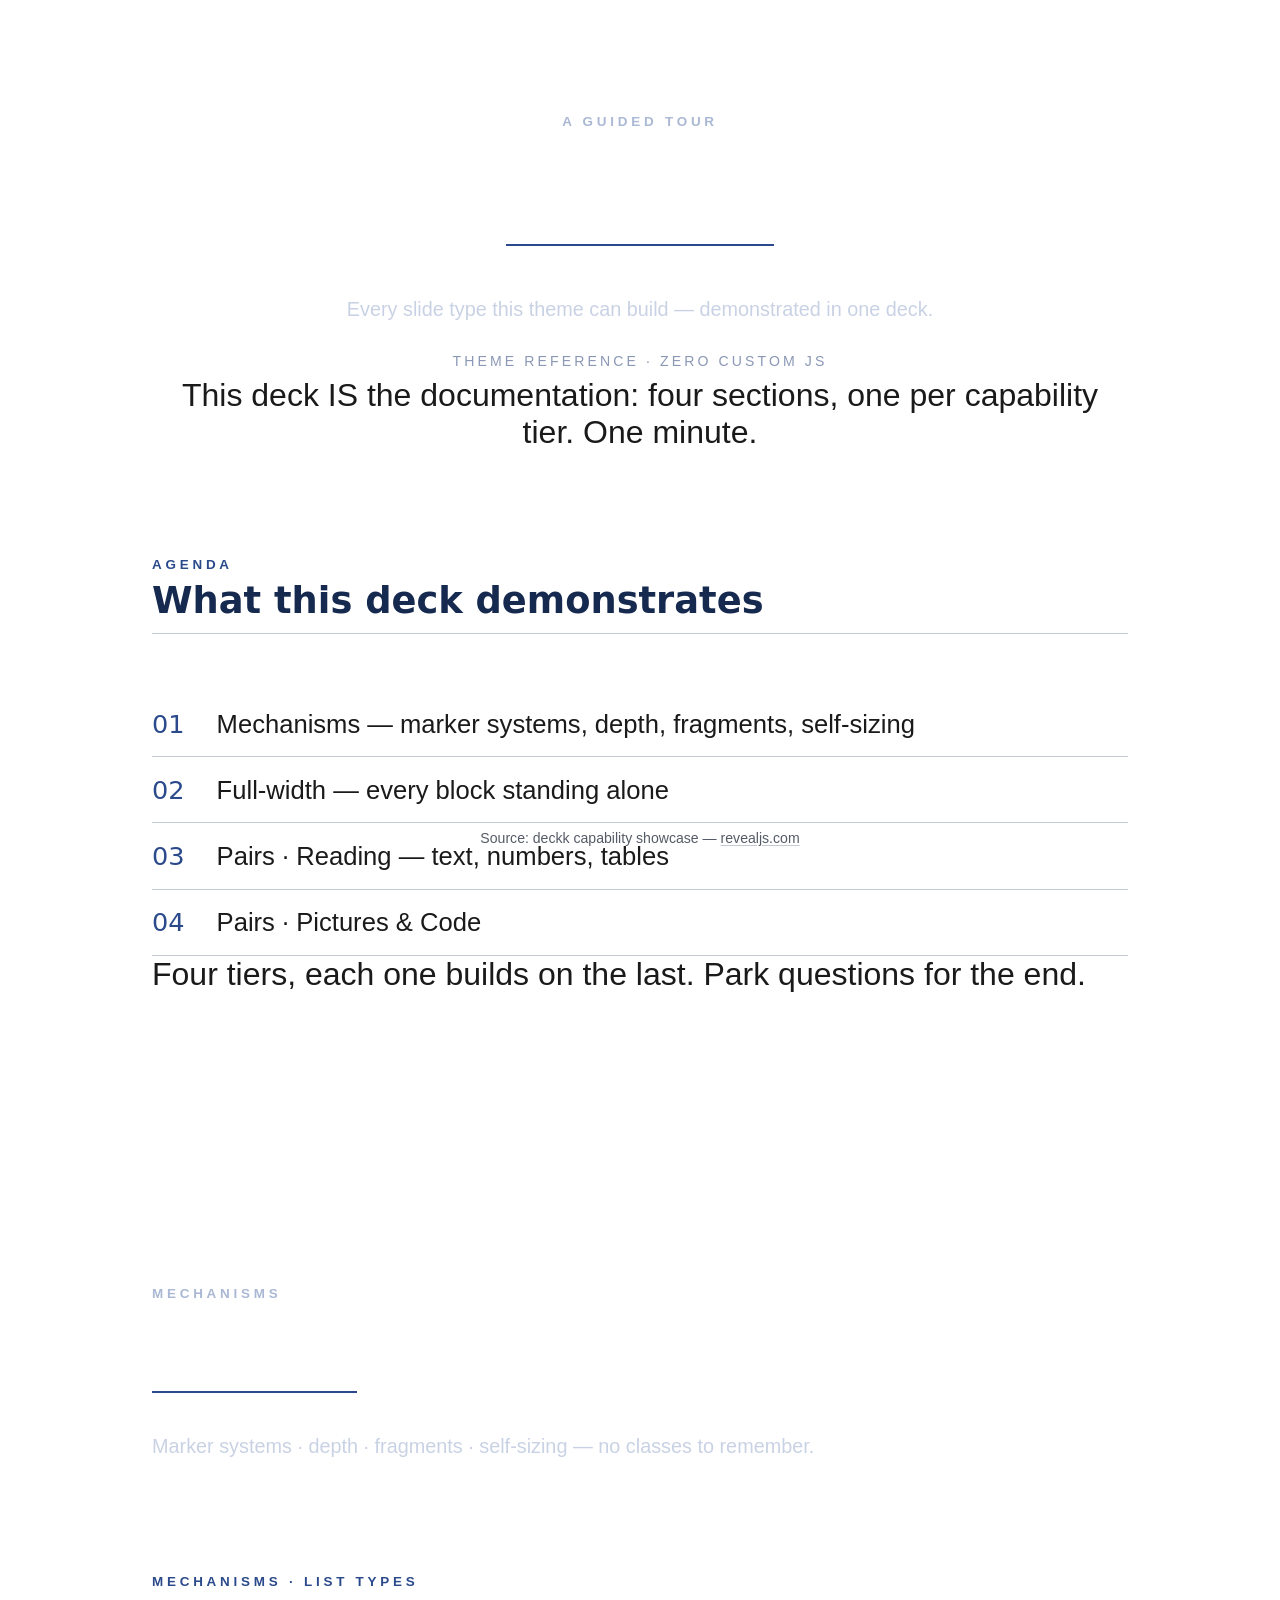
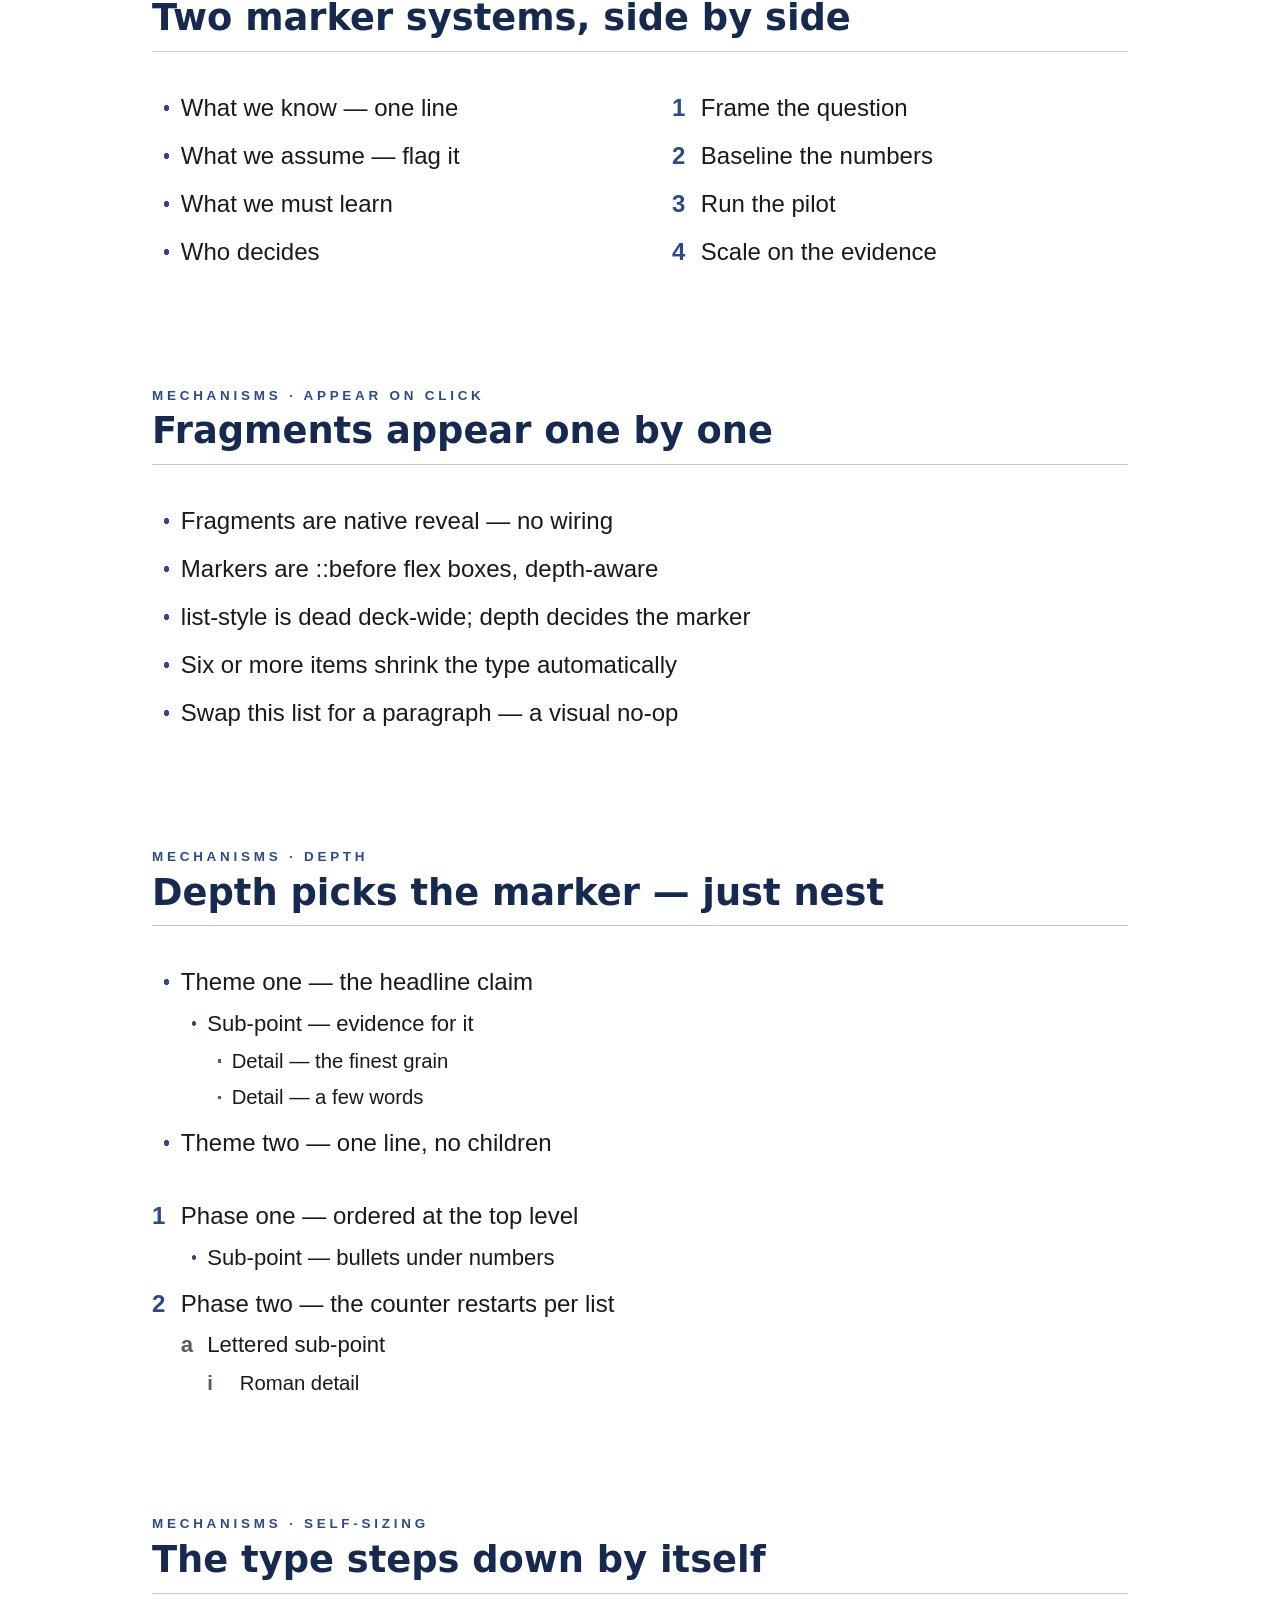
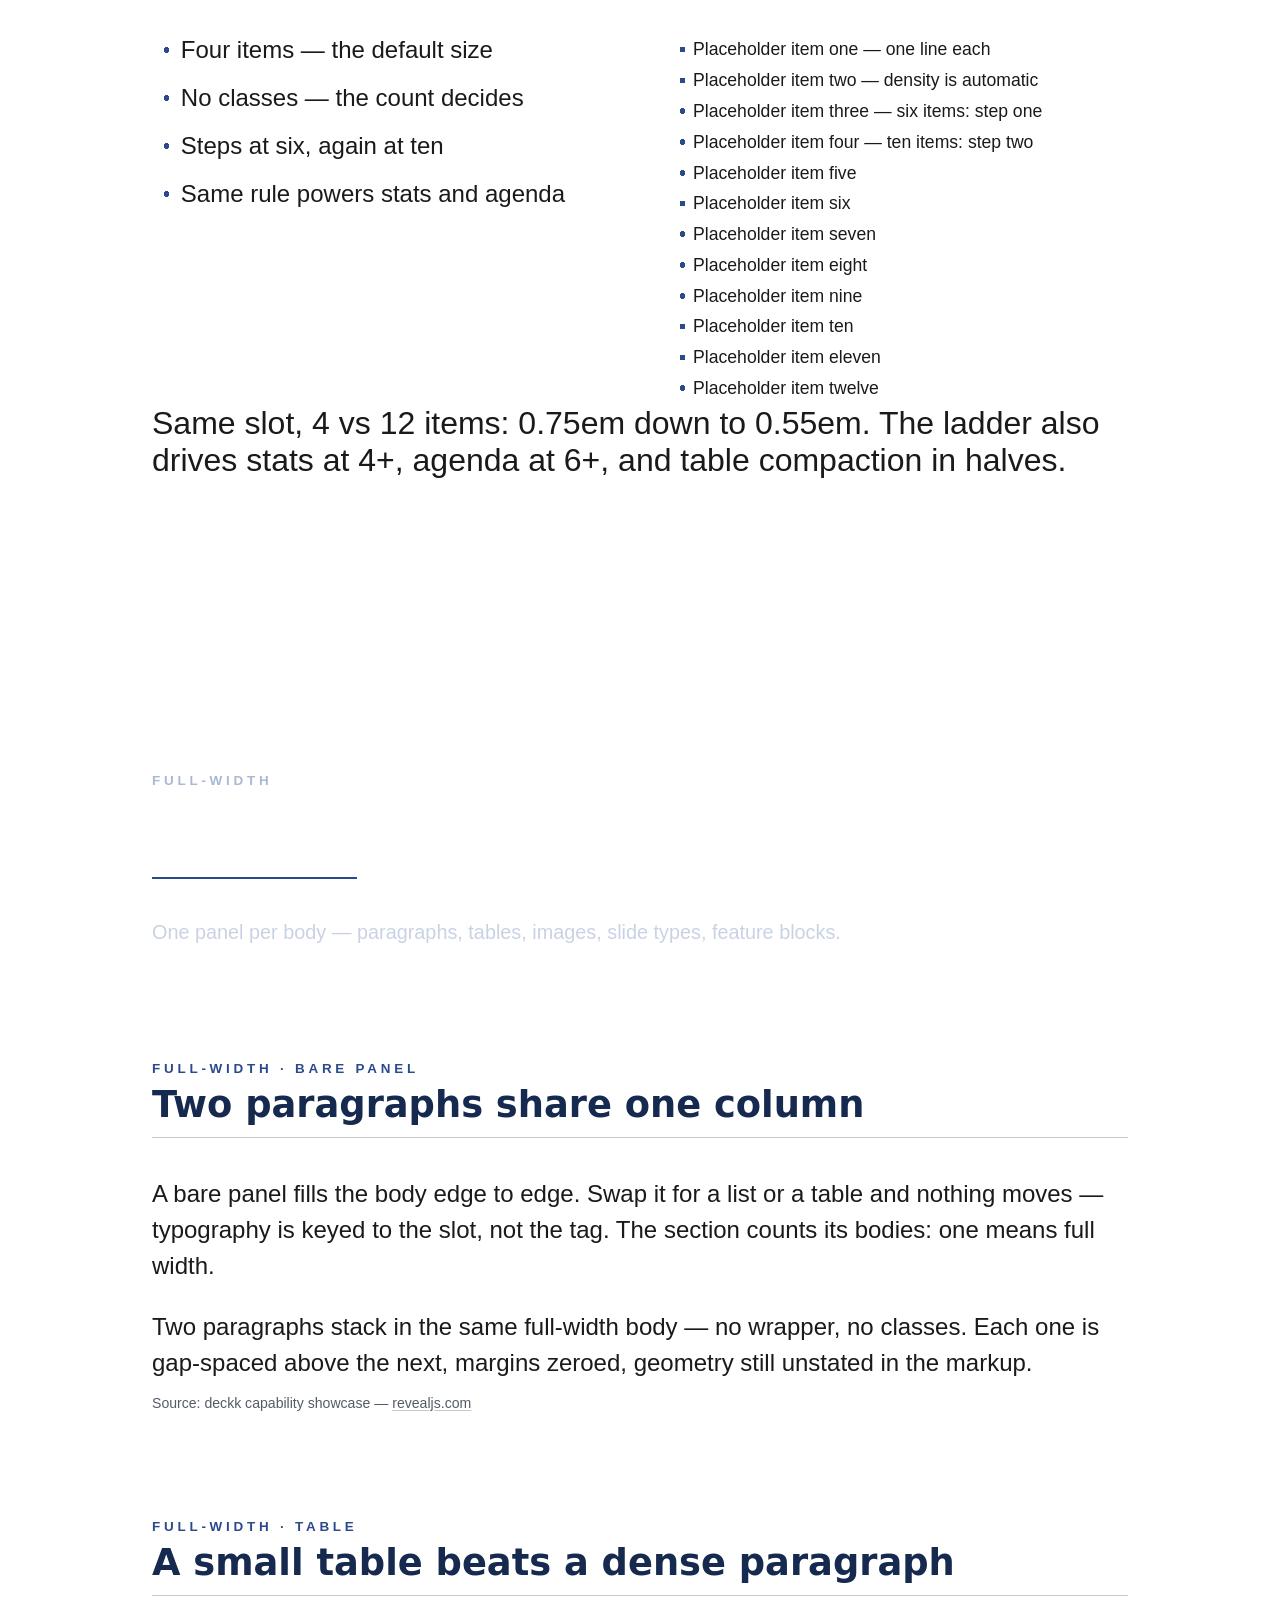
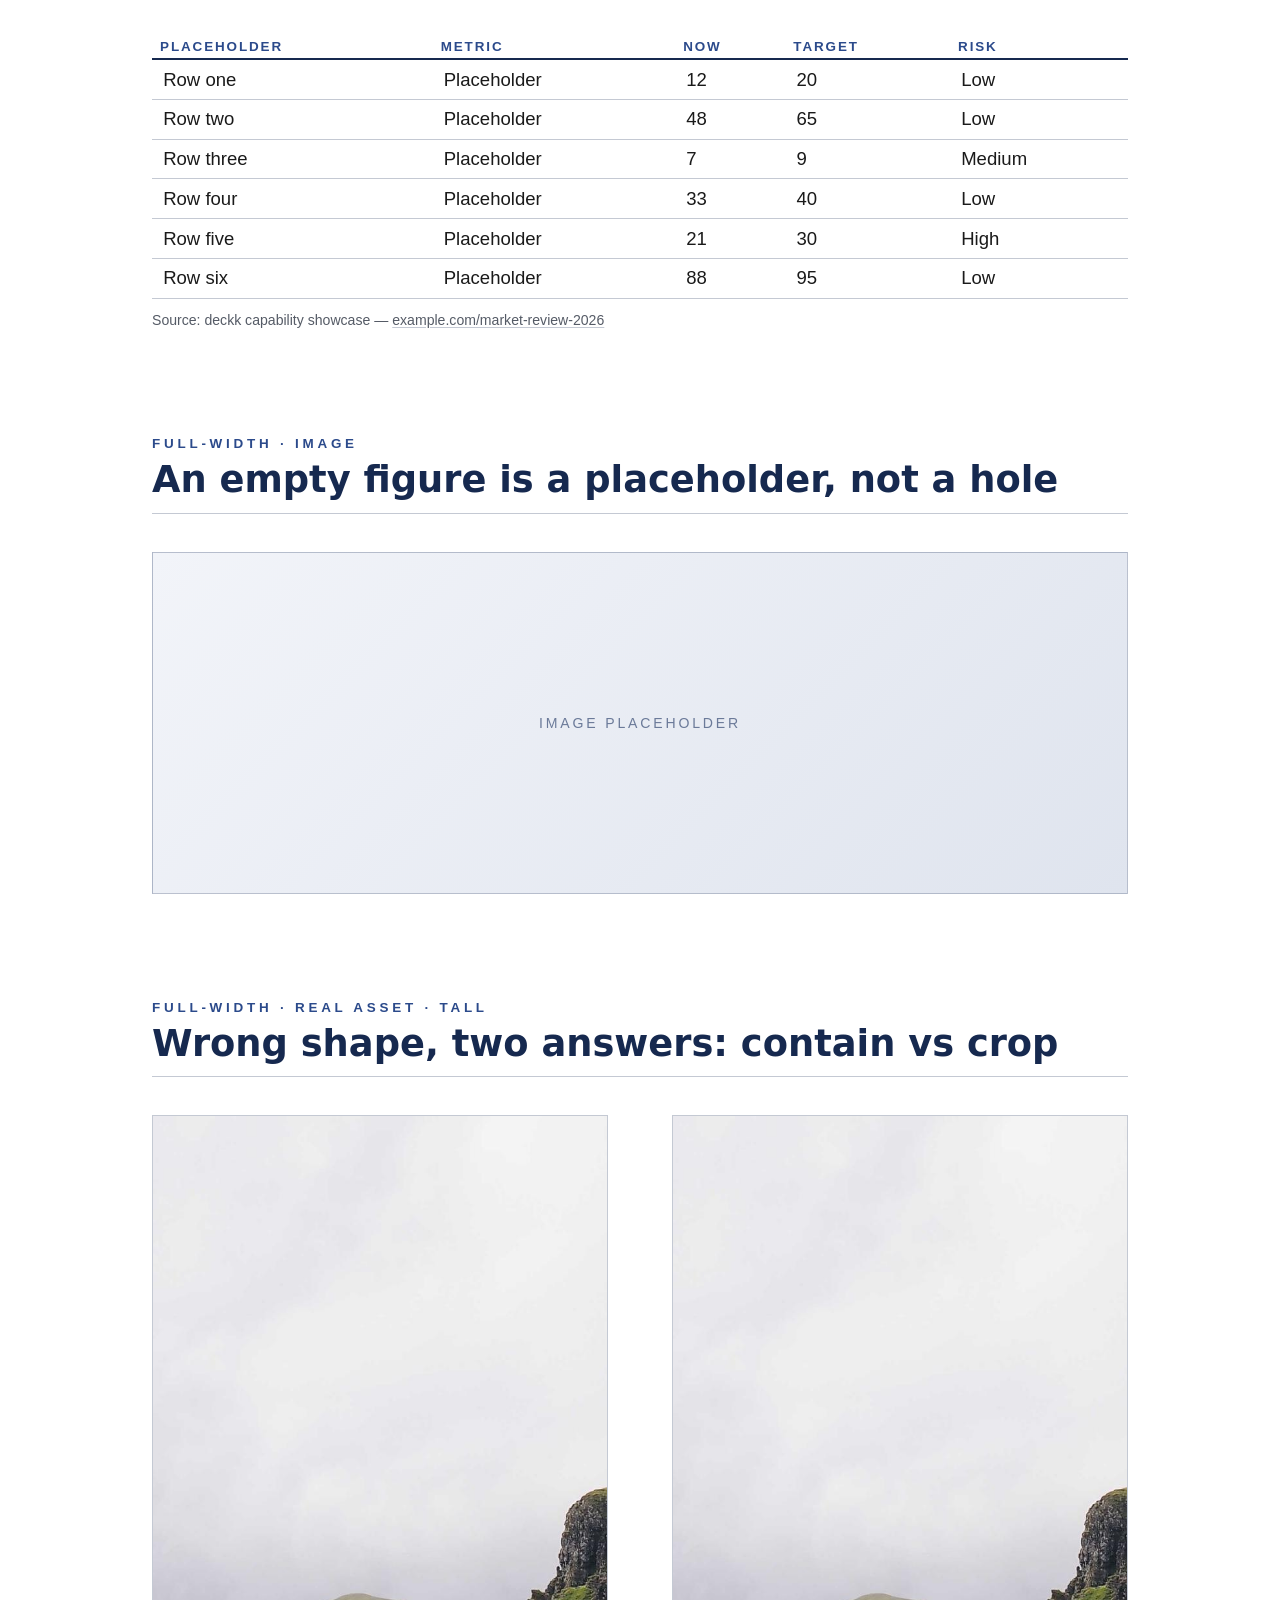
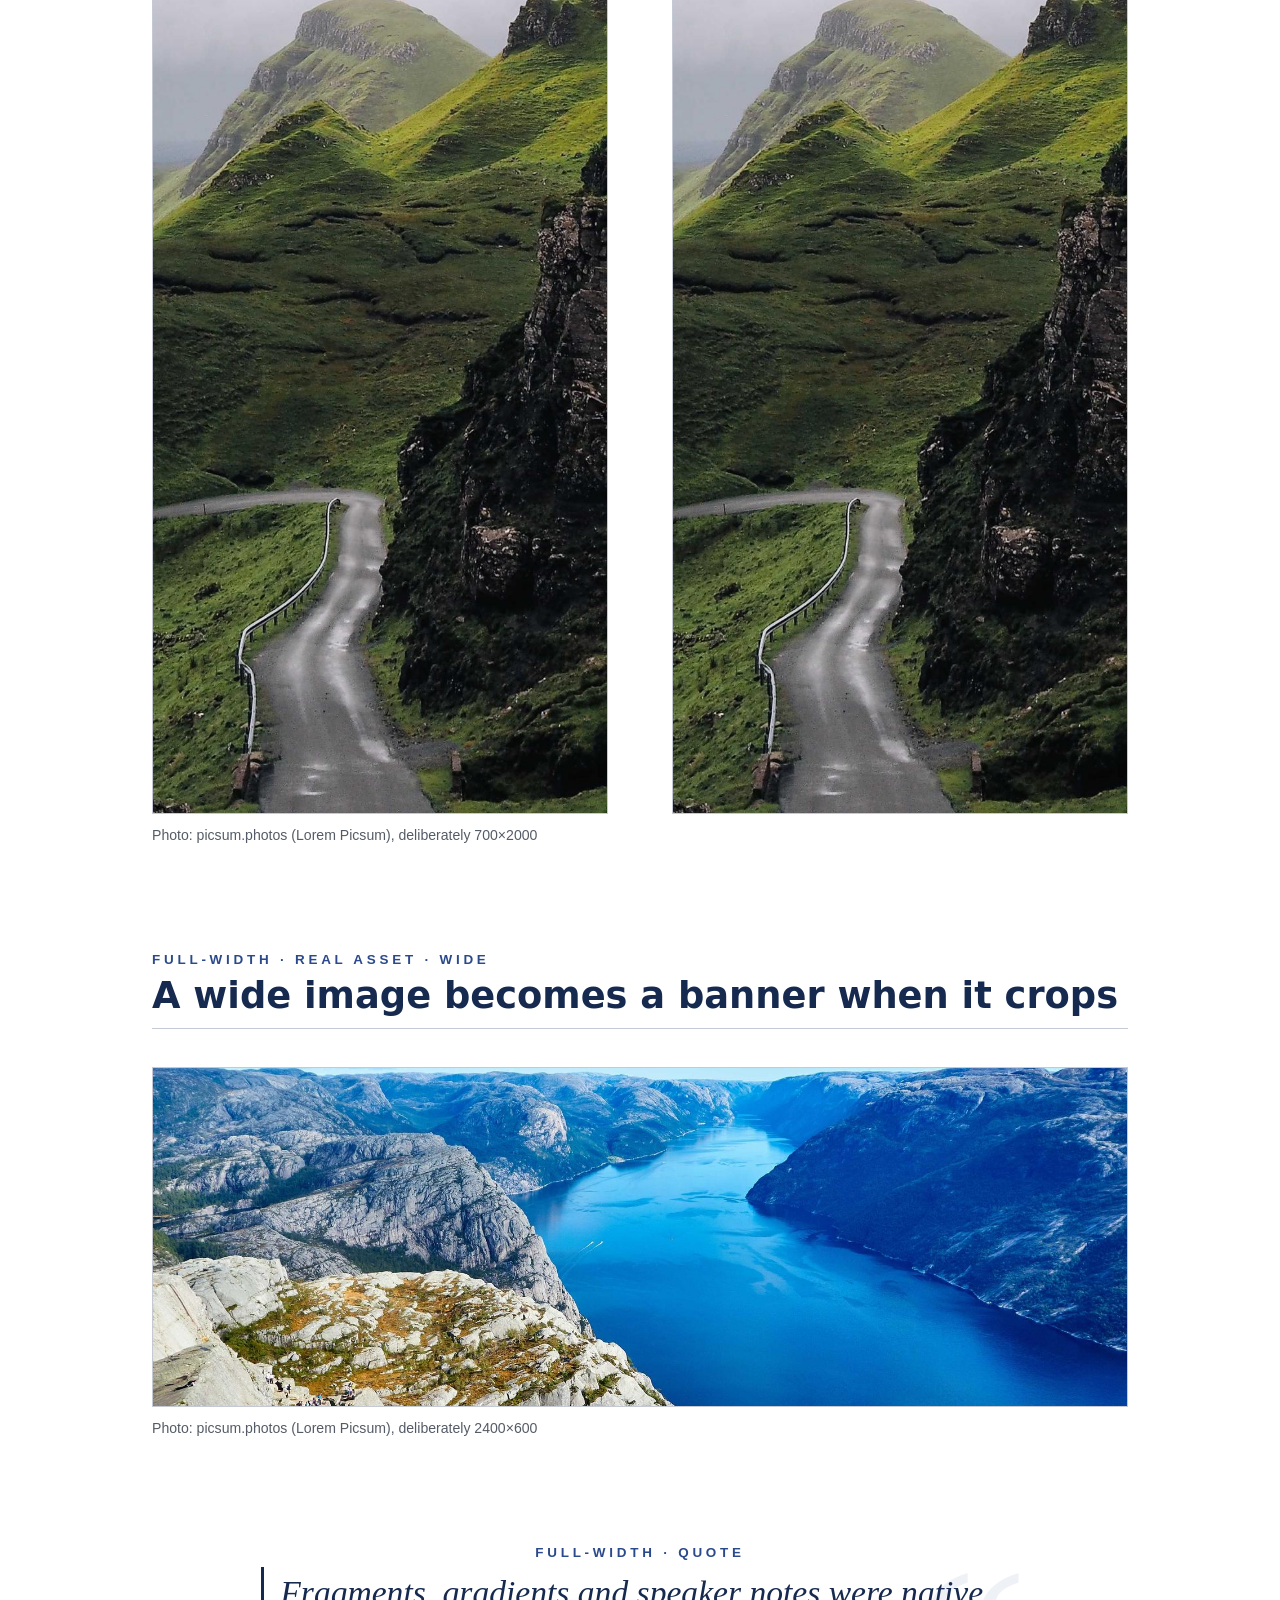
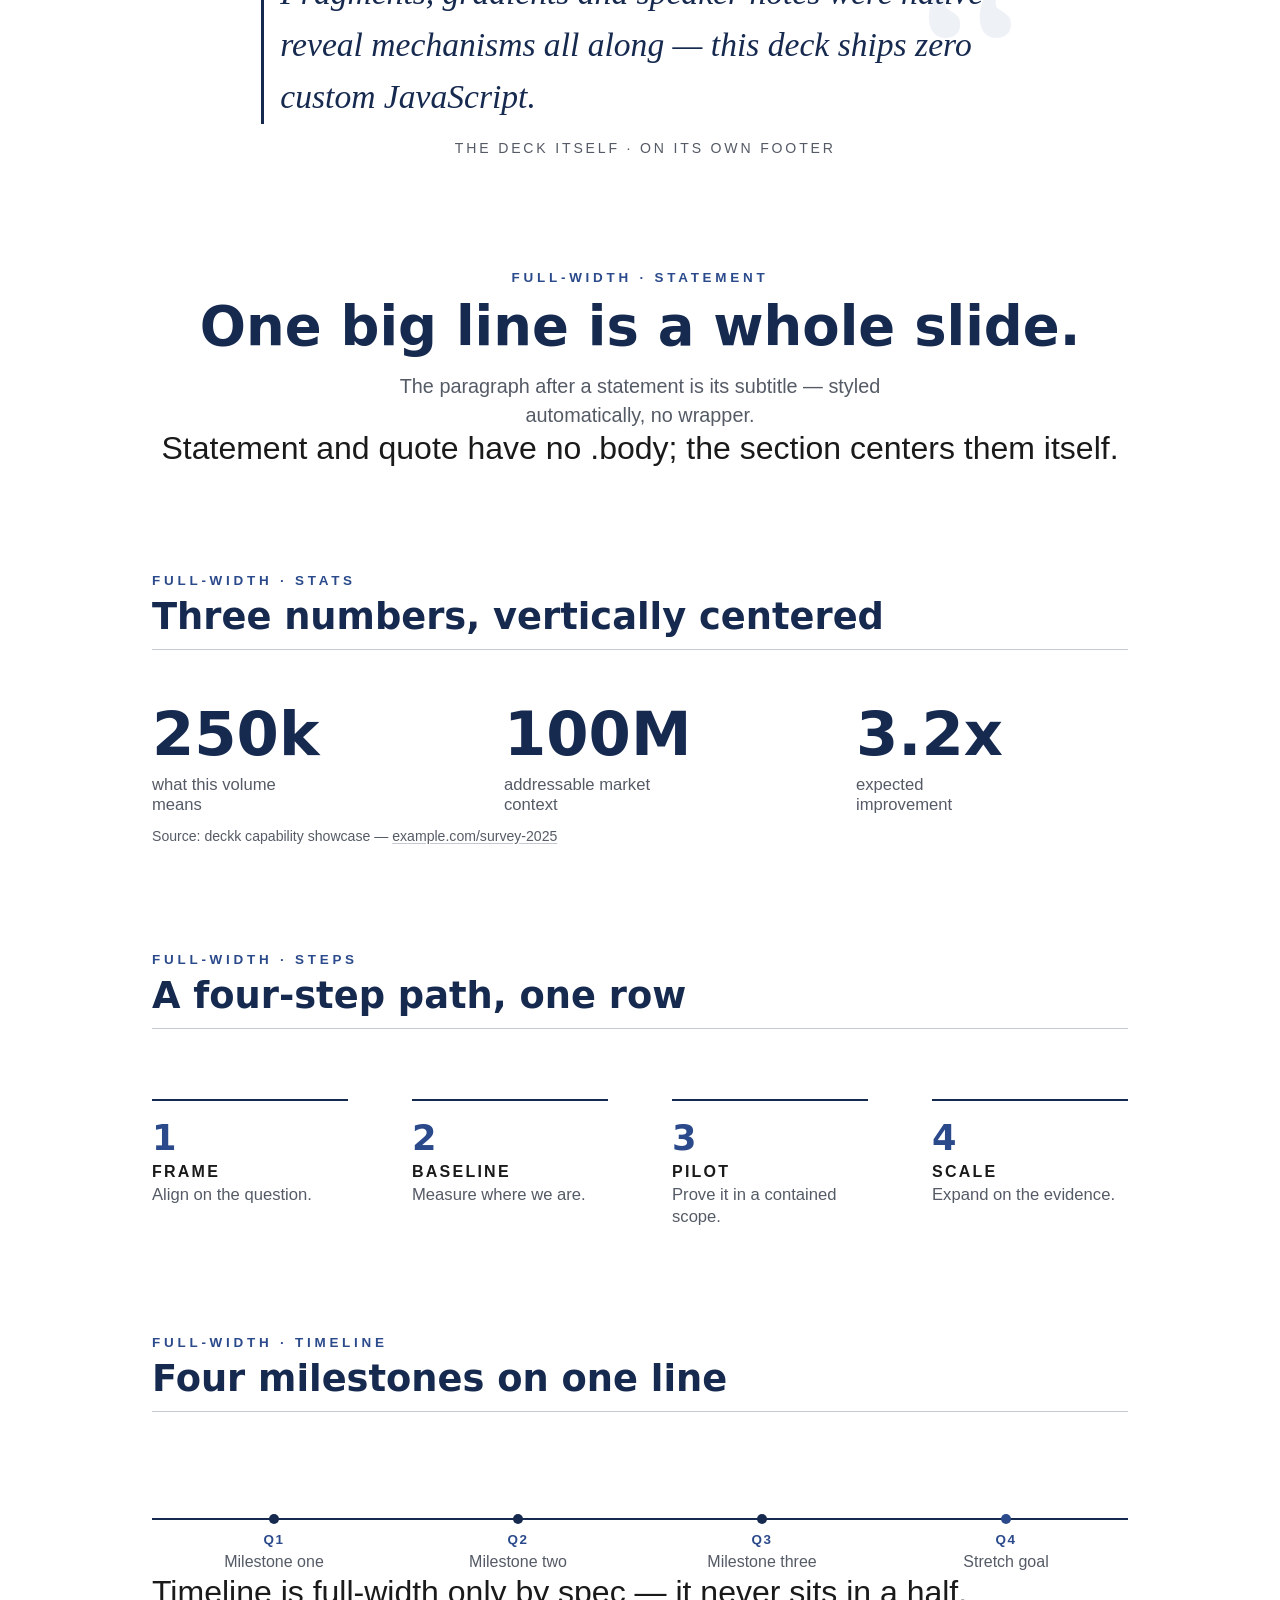
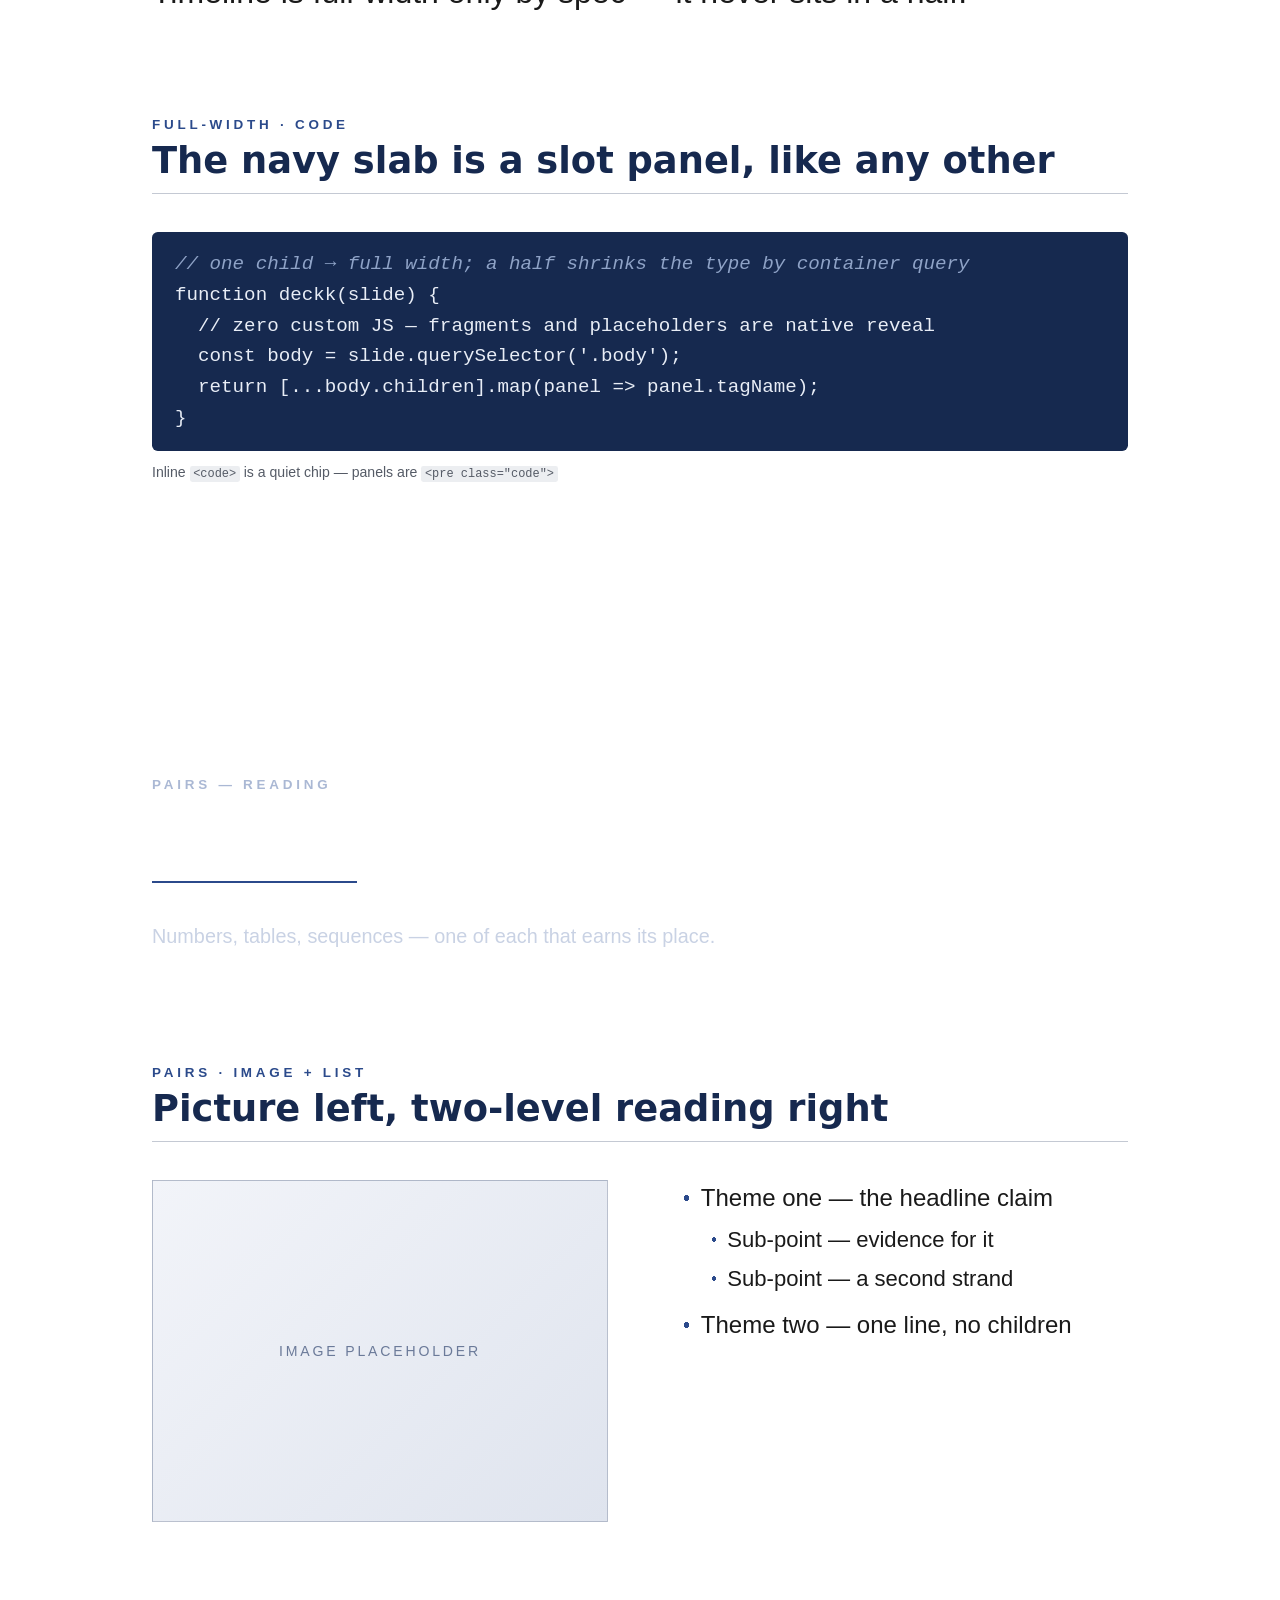
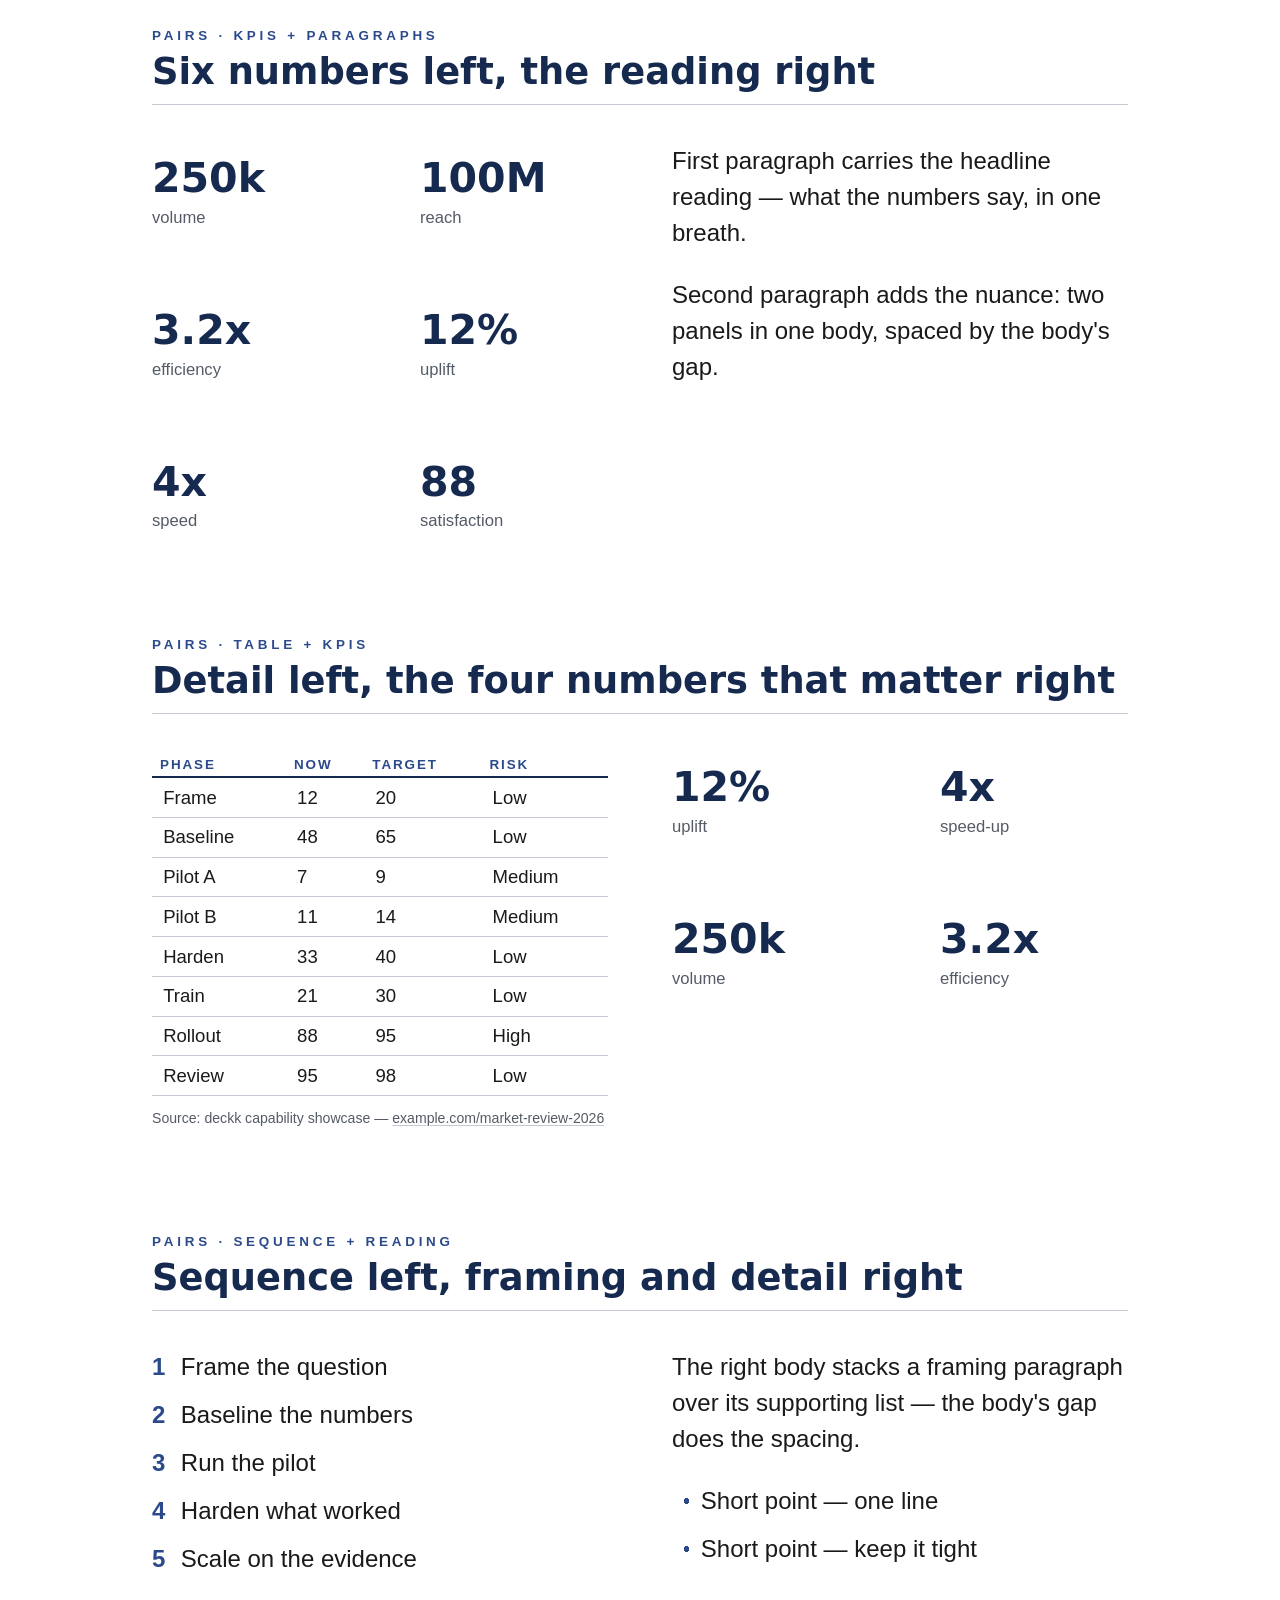
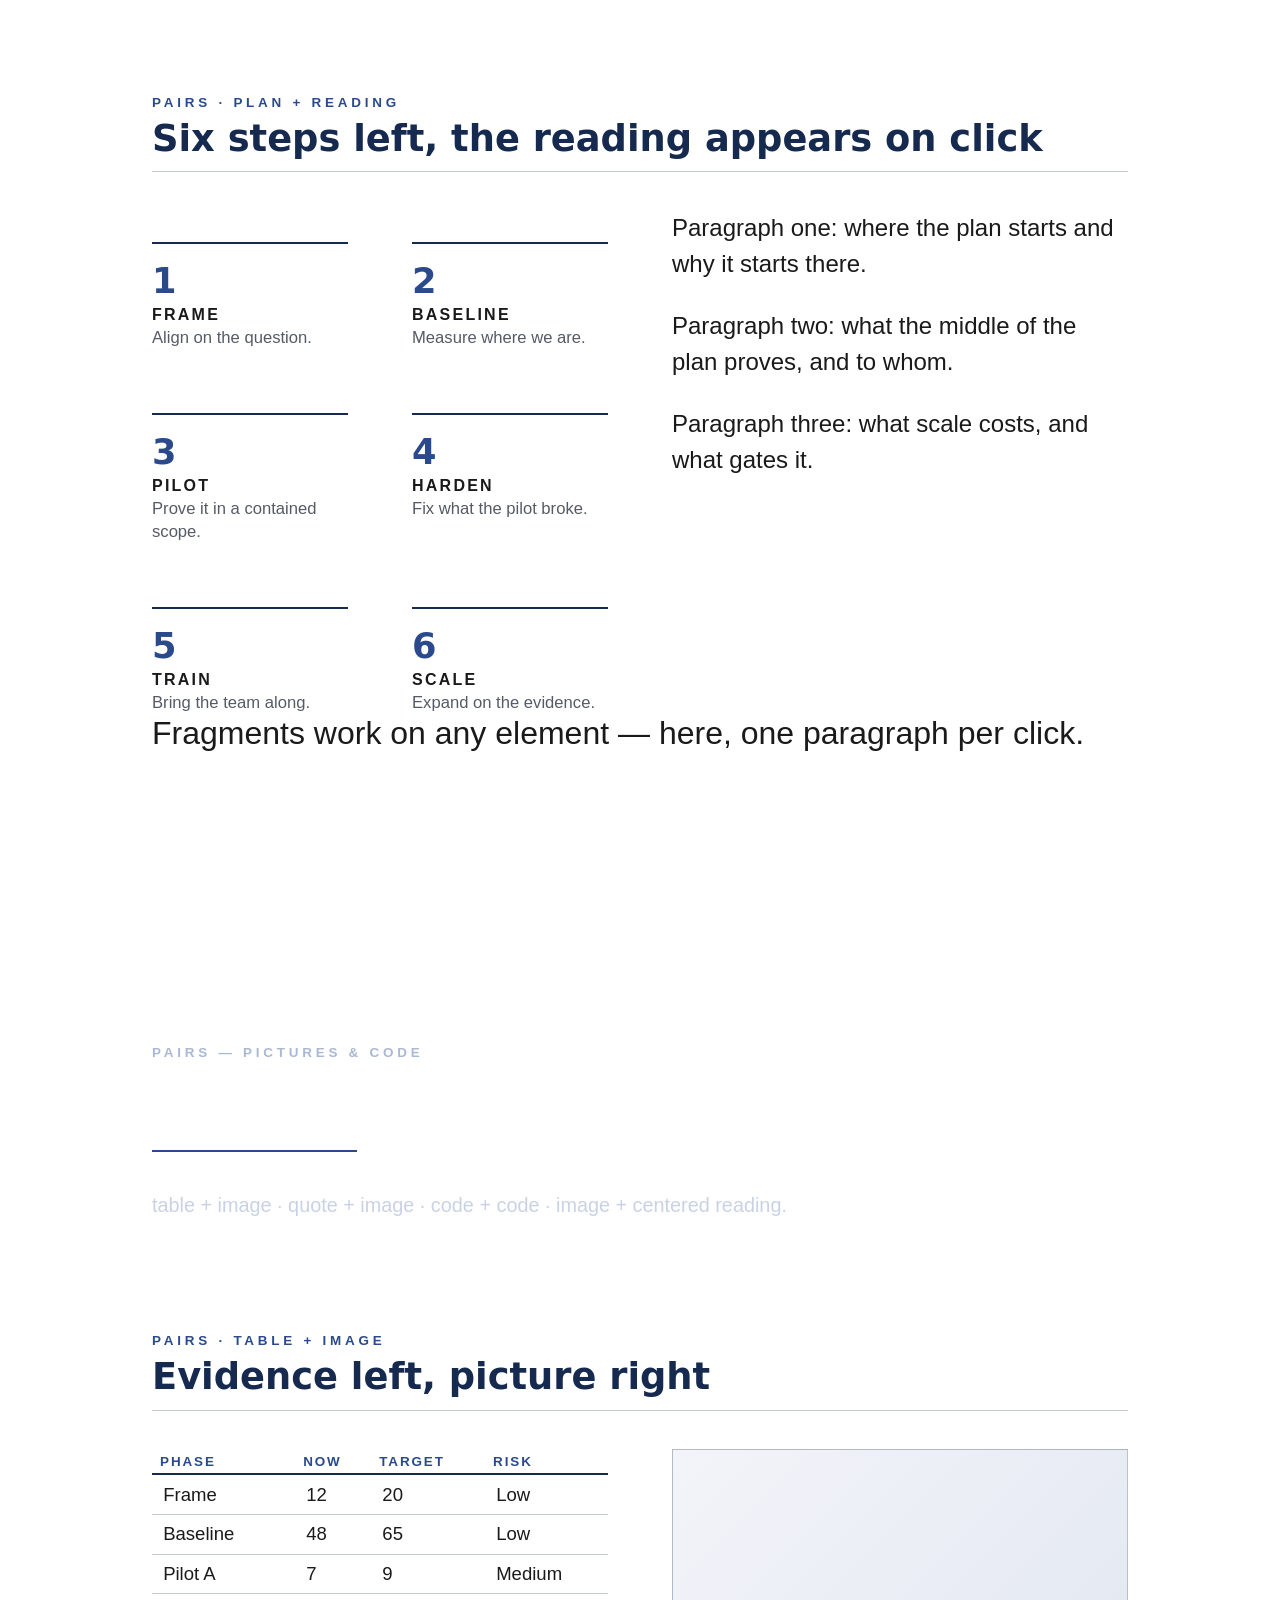
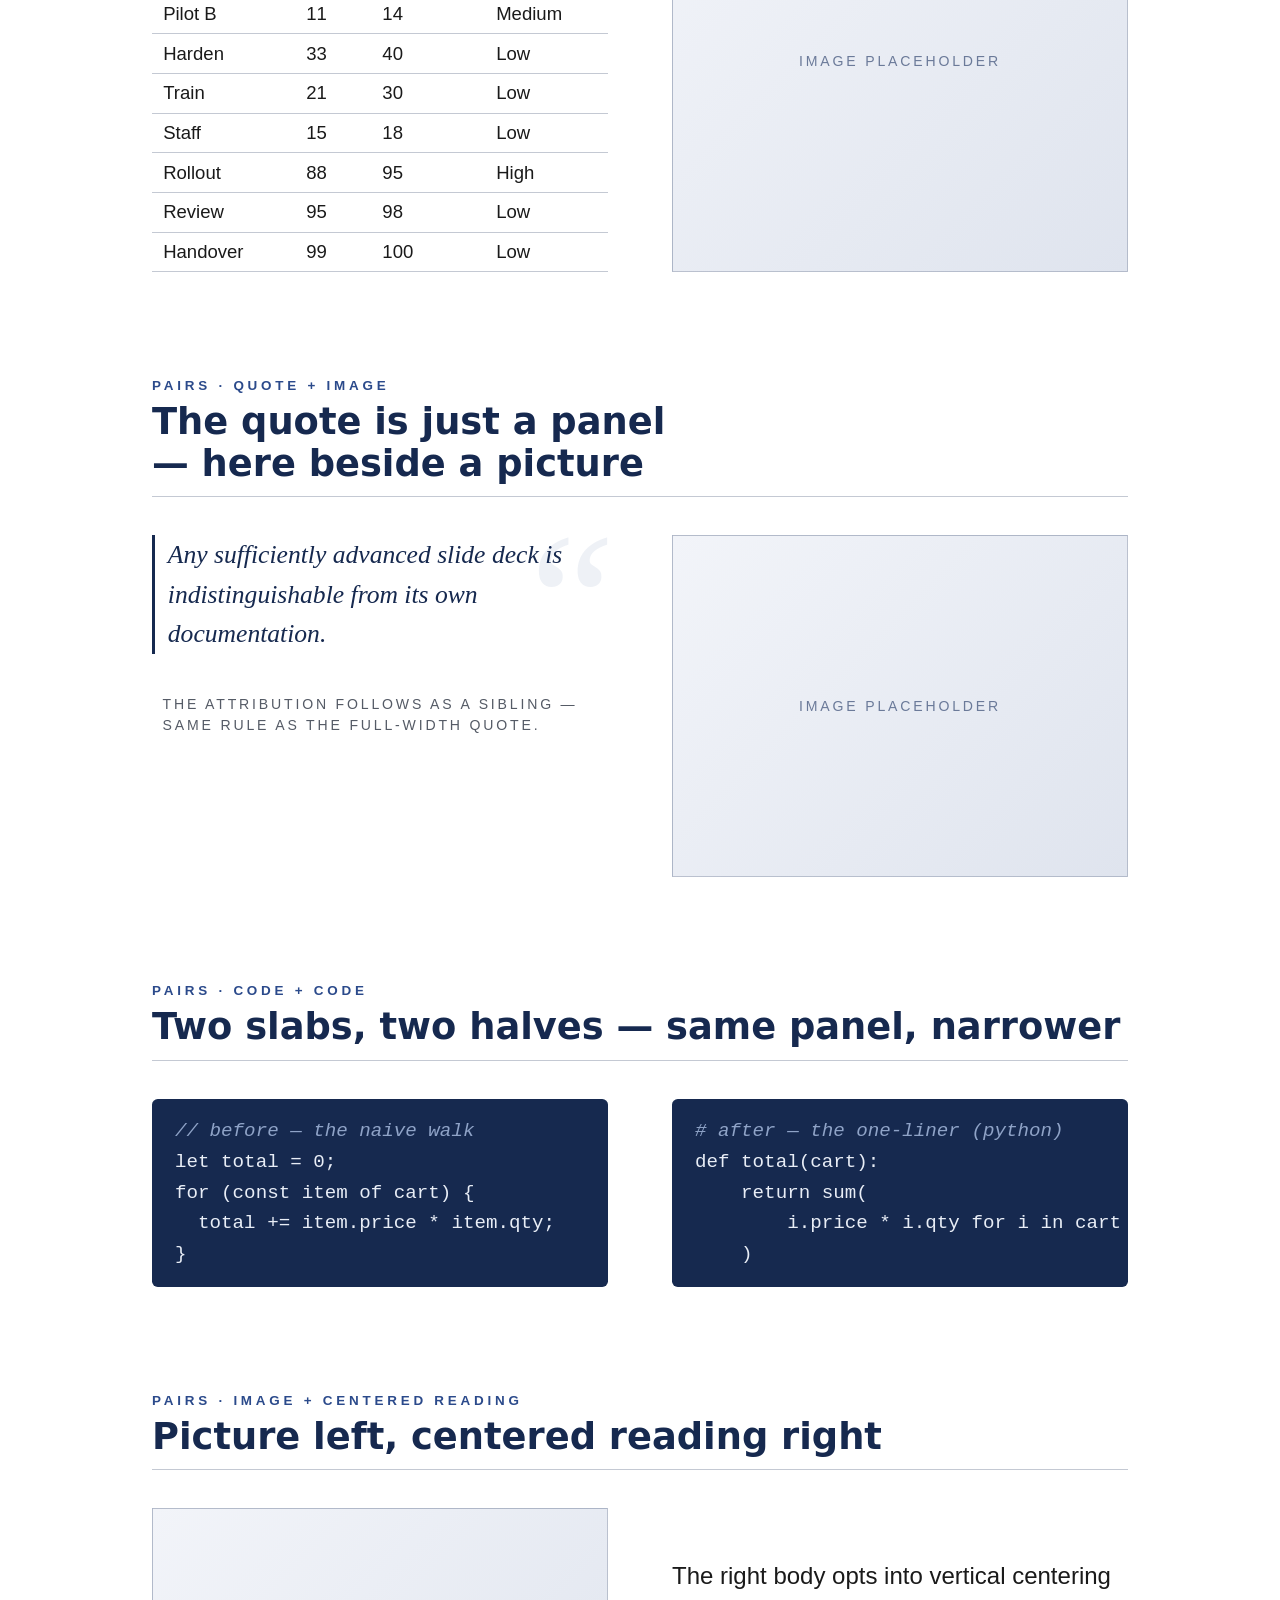
==== commit 97a0b195: "Major refactor: now 1x .body => full-width, 2x .body => two column slide" ====
--- a/index.html
+++ b/index.html
@@ -1,37 +1,36 @@
 <!doctype html>
 <html lang="en">
-<head>
-  <meta charset="utf-8">
-  <meta name="viewport" content="width=device-width, initial-scale=1.0">
-  <title>deckk</title>
-  <link rel="stylesheet" href="vendor/reveal.css">
-  <link rel="stylesheet" href="theme.css">
-</head>
-<body>
-  <div class="reveal">
-    <div class="slides">
-
-<!--
+  <head>
+    <meta charset="utf-8" />
+    <meta name="viewport" content="width=device-width, initial-scale=1.0" />
+    <title>deckk</title>
+    <link rel="stylesheet" href="vendor/reveal.css" />
+    <link rel="stylesheet" href="theme.css" />
+  </head>
+  <body>
+    <div class="reveal">
+      <div class="slides">
+        <!--
   ══════════════════════════════════════════════════════════════════════
   SLIDE AUTHORING CHEAT SHEET — read this before writing a slide
   ══════════════════════════════════════════════════════════════════════
 
   A slide = <section> with, in order: optional kicker, optional h2,
-  ONE optional <div class="body">, optional <footer>.
+  ONE OR MORE <div class="body">, optional <footer>.
   THE TITLE ALWAYS SPANS THE TOP, ABOVE THE PANELS — never inside a panel.
 
-  THE ONE RULE: .body is a grid that counts its own children —
-  1 child → full width, 2 → two halves. A child is either a BARE PANEL
-  (one panel, full width) or <div class="col"> — ONE COLUMN of the
-  layout. Two-sided slides wrap EACH SIDE in a .col; a side that needs
-  more than one panel just lists them inside (gap spaces the stack).
+  THE ONE RULE: the SECTION counts its .body children —
+  1 body → full width, 2 → two halves. A .body is ONE COLUMN of the
+  layout: its bare-panel children STACK inside it, gap-spaced. A slide
+  that wants two columns writes two .body divs — .body is the ONLY
+  wrapper a slide needs; never wrap panels in any other div.
   Never set widths, margins, font-sizes or inline styles on content.
 
   PANELS ARE BARE TAGS (no classes): <ul> <ol> <p> <table> <figure> <img>
   — plus <pre class="code">, the navy code slab (optional <span class="cap">
   on the first line = muted caption; inline <code> is a quiet chip).
   Swapping a <ul> for <p>s changes nothing visually — typography lives on
-  the slot (a direct child of .body or .col), not the tag. Nested lists:
+  the slot (a direct child of .body), not the tag. Nested lists:
   just nest — depth picks the marker (dot · small disc · small dot; ol: 1. a. i.).
   An EMPTY <figure> shows a placeholder; drop an <img> inside it when the
   asset lands (assets/ dir). Images CROP to fill (object-fit: cover) —
@@ -42,7 +41,7 @@
     .stats > div      → [number div, caption div]           (full or half)
     .steps > div      → [num div, label div, text div]      (full or half)
     .timeline > div   → [date div, text div]                (FULL WIDTH only)
-    .agenda > div     → [num span, label span]  (fills body height evenly; top-hugged in a .col)
+    .agenda > div     → [num span, label span]  (fills body height evenly)
 
   ── Slide types ───────────────────────────────────────────────────
 
@@ -59,12 +58,12 @@
 
   ── Centering ──────────────────────────────────────────────────────
 
-    Panels are TOP-ALIGNED by default. class="center" on .body centers
-    the whole slide's panels; on .col, just that column's stack.
+    Panels are TOP-ALIGNED by default. class="center" on a .body centers
+    that column's stack (on a full-width slide: the whole panel group).
 
   ── Fragments (appear on click) — native reveal, no wiring ─────────
 
-    Add class="fragment" to any element — <li>, <tr>, <p>, even a .col.
+    Add class="fragment" to any element — <li>, <tr>, <p>, even a .body.
 
   ── Speaker notes ─────────────────────────────────────────────────
 
@@ -92,50 +91,49 @@
   one-off (inline SVG or a styled <table>) when actually needed.
 -->
 
-      <!-- Front matter: Cover, then ↓ Agenda.
+        <!-- Front matter: Cover, then ↓ Agenda.
            XXX reveal gotcha: a stack parent's OWN content is discarded —
            stack wrappers must stay EMPTY; slides are nested children. -->
-      <section>
-        <section class="dark cover" data-background-gradient="var(--grad-navy)">
-          <p class="kicker">A Guided Tour</p>
-          <h1>deckk</h1>
-          <p>Every slide type this theme can build &mdash; demonstrated in one deck.</p>
-          <p>Theme Reference &middot; Zero Custom JS</p>
-          <aside class="notes">This deck IS the documentation: four sections, one per capability tier. One minute.</aside>
+        <section>
+          <section class="dark cover" data-background-gradient="var(--grad-navy)">
+            <p class="kicker">A Guided Tour</p>
+            <h1>deckk</h1>
+            <p>Every slide type this theme can build &mdash; demonstrated in one deck.</p>
+            <p>Theme Reference &middot; Zero Custom JS</p>
+            <aside class="notes">This deck IS the documentation: four sections, one per capability tier. One minute.</aside>
+          </section>
+
+          <section>
+            <p class="kicker">Agenda</p>
+            <h2>What this deck demonstrates</h2>
+            <div class="body">
+              <div class="agenda">
+                <div><span>01</span><span>Mechanisms &mdash; marker systems, depth, fragments, self-sizing</span></div>
+                <div><span>02</span><span>Full-width &mdash; every block standing alone</span></div>
+                <div><span>03</span><span>Pairs &middot; Reading &mdash; text, numbers, tables</span></div>
+                <div><span>04</span><span>Pairs &middot; Pictures &amp; Code</span></div>
+              </div>
+            </div>
+            <aside class="notes">Four tiers, each one builds on the last. Park questions for the end.</aside>
+          </section>
         </section>
 
-        <section>
-          <p class="kicker">Agenda</p>
-          <h2>What this deck demonstrates</h2>
-          <div class="body">
-            <div class="agenda">
-              <div><span>01</span><span>Mechanisms &mdash; marker systems, depth, fragments, self-sizing</span></div>
-              <div><span>02</span><span>Full-width &mdash; every block standing alone</span></div>
-              <div><span>03</span><span>Pairs &middot; Reading &mdash; text, numbers, tables</span></div>
-              <div><span>04</span><span>Pairs &middot; Pictures &amp; Code</span></div>
-            </div>
-          </div>
-          <aside class="notes">Four tiers, each one builds on the last. Park questions for the end.</aside>
-        </section>
-      </section>
-
-      <!-- ══ 01 · Mechanisms: the system behaviors. Shown first — they
+        <!-- ══ 01 · Mechanisms: the system behaviors. Shown first — they
            demo as comparisons, so 2-col bodies appear before the
            full-width geometry lesson in 02. ══ -->
-      <section>
-        <section class="dark divider" data-background-gradient="var(--grad-navy)">
-          <div>01</div>
-          <p class="kicker">Mechanisms</p>
-          <h1>What the system does for you</h1>
-          <p>Marker systems &middot; depth &middot; fragments &middot; self-sizing &mdash; no classes to remember.</p>
-        </section>
-
-        <!-- list types — ul | ol side by side -->
         <section>
-          <p class="kicker">Mechanisms &middot; List Types</p>
-          <h2>Two marker systems, side by side</h2>
-          <div class="body">
-            <div class="col">
+          <section class="dark divider" data-background-gradient="var(--grad-navy)">
+            <div>01</div>
+            <p class="kicker">Mechanisms</p>
+            <h1>What the system does for you</h1>
+            <p>Marker systems &middot; depth &middot; fragments &middot; self-sizing &mdash; no classes to remember.</p>
+          </section>
+
+          <!-- list types — ul | ol side by side -->
+          <section>
+            <p class="kicker">Mechanisms &middot; List Types</p>
+            <h2>Two marker systems, side by side</h2>
+            <div class="body">
               <ul>
                 <li>What we know &mdash; one line</li>
                 <li>What we assume &mdash; flag it</li>
@@ -143,7 +141,7 @@
                 <li>Who decides</li>
               </ul>
             </div>
-            <div class="col">
+            <div class="body">
               <ol>
                 <li>Frame the question</li>
                 <li>Baseline the numbers</li>
@@ -151,35 +149,35 @@
                 <li>Scale on the evidence</li>
               </ol>
             </div>
-          </div>
-        </section>
-
-        <!-- bullet list; items appear on click -->
-        <section>
-          <p class="kicker">Mechanisms &middot; Appear on Click</p>
-          <h2>Fragments appear one by one</h2>
-          <div class="body">
-            <ul>
-              <li class="fragment">Fragments are native reveal &mdash; no wiring</li>
-              <li class="fragment">Markers are ::before flex boxes, depth-aware</li>
-              <li class="fragment">list-style is dead deck-wide; depth decides the marker</li>
-              <li class="fragment">Six or more items shrink the type automatically</li>
-              <li class="fragment">Swap this list for a paragraph &mdash; a visual no-op</li>
-            </ul>
-          </div>
-        </section>
-
-        <!-- stacked nested lists: one .col, full width. Depth picks the
-             marker: ul → dot / dash / small dot; ol → 1. / a. / i. -->
-        <section>
-          <p class="kicker">Mechanisms &middot; Depth</p>
-          <h2>Depth picks the marker &mdash; just nest</h2>
-          <div class="body">
-            <div class="col">
+          </section>
+
+          <!-- bullet list; items appear on click -->
+          <section>
+            <p class="kicker">Mechanisms &middot; Appear on Click</p>
+            <h2>Fragments appear one by one</h2>
+            <div class="body">
               <ul>
-                <li>Theme one &mdash; the headline claim
+                <li class="fragment">Fragments are native reveal &mdash; no wiring</li>
+                <li class="fragment">Markers are ::before flex boxes, depth-aware</li>
+                <li class="fragment">list-style is dead deck-wide; depth decides the marker</li>
+                <li class="fragment">Six or more items shrink the type automatically</li>
+                <li class="fragment">Swap this list for a paragraph &mdash; a visual no-op</li>
+              </ul>
+            </div>
+          </section>
+
+          <!-- stacked lists: panels stack in ONE body, full width. Depth picks
+             the marker: ul → dot / dash / small dot; ol → 1. / a. / i. -->
+          <section>
+            <p class="kicker">Mechanisms &middot; Depth</p>
+            <h2>Depth picks the marker &mdash; just nest</h2>
+            <div class="body">
+              <ul>
+                <li>
+                  Theme one &mdash; the headline claim
                   <ul>
-                    <li>Sub-point &mdash; evidence for it
+                    <li>
+                      Sub-point &mdash; evidence for it
                       <ul>
                         <li>Detail &mdash; the finest grain</li>
                         <li>Detail &mdash; a few words</li>
@@ -190,29 +188,32 @@
                 <li>Theme two &mdash; one line, no children</li>
               </ul>
               <ol>
-                <li>Phase one &mdash; ordered at the top level
+                <li>
+                  Phase one &mdash; ordered at the top level
                   <ul>
                     <li>Sub-point &mdash; bullets under numbers</li>
                   </ul>
                 </li>
-                <li>Phase two &mdash; the counter restarts per list
+                <li>
+                  Phase two &mdash; the counter restarts per list
                   <ol>
-                    <li>Lettered sub-point
-                      <ol><li>Roman detail</li></ol>
+                    <li>
+                      Lettered sub-point
+                      <ol>
+                        <li>Roman detail</li>
+                      </ol>
                     </li>
                   </ol>
                 </li>
               </ol>
             </div>
-          </div>
-        </section>
-
-        <!-- self-sizing — 4 vs 12 items, same slot: the ladder in action -->
-        <section>
-          <p class="kicker">Mechanisms &middot; Self-Sizing</p>
-          <h2>The type steps down by itself</h2>
-          <div class="body">
-            <div class="col">
+          </section>
+
+          <!-- self-sizing — 4 vs 12 items, same slot: the ladder in action -->
+          <section>
+            <p class="kicker">Mechanisms &middot; Self-Sizing</p>
+            <h2>The type steps down by itself</h2>
+            <div class="body">
               <ul>
                 <li>Four items &mdash; the default size</li>
                 <li>No classes &mdash; the count decides</li>
@@ -220,7 +221,7 @@
                 <li>Same rule powers stats and agenda</li>
               </ul>
             </div>
-            <div class="col">
+            <div class="body">
               <ul>
                 <li>Placeholder item one &mdash; one line each</li>
                 <li>Placeholder item two &mdash; density is automatic</li>
@@ -236,187 +237,249 @@
                 <li>Placeholder item twelve</li>
               </ul>
             </div>
-          </div>
-          <aside class="notes">Same slot, 4 vs 12 items: 0.75em down to 0.55em. The ladder also drives stats at 4+, agenda at 6+, and table compaction in halves.</aside>
+            <aside class="notes">
+              Same slot, 4 vs 12 items: 0.75em down to 0.55em. The ladder also drives stats at 4+, agenda at 6+, and table compaction in
+              halves.
+            </aside>
+          </section>
         </section>
-      </section>
-
-      <!-- ══ 02 · Full-Width: every block standing alone — bare panels,
+
+        <!-- ══ 02 · Full-Width: every block standing alone — bare panels,
            the no-body slide types (quote, statement), feature blocks. ══ -->
-      <section>
-        <section class="dark divider" data-background-gradient="var(--grad-navy)">
-          <div>02</div>
-          <p class="kicker">Full-Width</p>
-          <h1>Every block, standing alone</h1>
-          <p>One panel per body &mdash; paragraphs, tables, images, slide types, feature blocks.</p>
-        </section>
-
-        <!-- paragraph alone: ONE child → full width; swap the tag, nothing moves -->
         <section>
-          <p class="kicker">Full-Width &middot; Bare Panel</p>
-          <h2>Two paragraphs share one column</h2>
-          <div class="body">
-            <div class="col">
-              <p>A bare panel fills the body edge to edge. Swap it for a list or a table and nothing moves &mdash; typography is keyed to the slot, not the tag. The grid counts its children: one means full width.</p>
-              <p>Two paragraphs stack in the same full-width slot inside a lone <code>.col</code> &mdash; the only sanctioned wrapper. Each one is gap-spaced above the next, margins zeroed, geometry still unstated in the markup.</p>
-            </div>
-          </div>
-          <footer>Source: deckk capability showcase &mdash; <a href="https://revealjs.com/" target="_blank">revealjs.com</a></footer>
-        </section>
-
-        <!-- table alone; appears whole (no fragment rows) -->
-        <section>
-          <p class="kicker">Full-Width &middot; Table</p>
-          <h2>A small table beats a dense paragraph</h2>
-          <div class="body">
-            <table>
-              <thead><tr><th>Placeholder</th><th>Metric</th><th>Now</th><th>Target</th><th>Risk</th></tr></thead>
-              <tbody>
-                <tr><td>Row one</td><td>Placeholder</td><td>12</td><td>20</td><td>Low</td></tr>
-                <tr><td>Row two</td><td>Placeholder</td><td>48</td><td>65</td><td>Low</td></tr>
-                <tr><td>Row three</td><td>Placeholder</td><td>7</td><td>9</td><td>Medium</td></tr>
-                <tr><td>Row four</td><td>Placeholder</td><td>33</td><td>40</td><td>Low</td></tr>
-                <tr><td>Row five</td><td>Placeholder</td><td>21</td><td>30</td><td>High</td></tr>
-                <tr><td>Row six</td><td>Placeholder</td><td>88</td><td>95</td><td>Low</td></tr>
-              </tbody>
-            </table>
-          </div>
-          <footer>Source: deckk capability showcase &mdash; <a href="https://example.com/market-review-2026" target="_blank">example.com/market-review-2026</a></footer>
-        </section>
-
-        <!-- empty figure full width = pure-CSS placeholder -->
-        <section>
-          <p class="kicker">Full-Width &middot; Image</p>
-          <h2>An empty figure is a placeholder, not a hole</h2>
-          <div class="body">
-            <figure></figure>
-          </div>
-        </section>
-
-        <!-- real asset: tall image in near-square boxes — contain | crop -->
-        <section>
-          <p class="kicker">Full-Width &middot; Real Asset &middot; Tall</p>
-          <h2>Wrong shape, two answers: contain vs crop</h2>
-          <div class="body">
-            <div class="col">
-              <figure><img class="nocrop" src="assets/tall.jpg" alt="Tall mountain photograph, contain fit"></figure>
-            </div>
-            <div class="col">
-              <figure><img src="assets/tall.jpg" alt="Tall mountain photograph, crop fit"></figure>
-            </div>
-          </div>
-          <footer>Photo: picsum.photos (Lorem Picsum), deliberately 700&times;2000</footer>
-        </section>
-
-        <!-- real asset: wide image, full-width banner via crop -->
-        <section>
-          <p class="kicker">Full-Width &middot; Real Asset &middot; Wide</p>
-          <h2>A wide image becomes a banner when it crops</h2>
-          <div class="body">
-            <figure><img src="assets/wide.jpg" alt="Wide river photograph, crop fit"></figure>
-          </div>
-          <footer>Photo: picsum.photos (Lorem Picsum), deliberately 2400&times;600</footer>
-        </section>
-
-        <!-- quote — the deck's single serif moment; footer pins absolutely -->
-        <section>
-          <p class="kicker">Full-Width &middot; Quote</p>
-          <div class="quote">Fragments, gradients and speaker notes were native reveal mechanisms all along &mdash; this deck ships zero custom JavaScript.</div>
-          <p>The Deck Itself &middot; On Its Own Footer</p>
-          <footer>Source: deckk capability showcase &mdash; <a href="https://revealjs.com/" target="_blank">revealjs.com</a></footer>
-        </section>
-
-        <!-- statement — one big line, subtitle auto-styled -->
-        <section>
-          <p class="kicker">Full-Width &middot; Statement</p>
-          <div class="statement">One big line is a whole slide.</div>
-          <p>The paragraph after a statement is its subtitle &mdash; styled automatically, no wrapper.</p>
-          <aside class="notes">Statement and quote have no .body; the section centers them itself.</aside>
-        </section>
-
-        <!-- stats alone — the opt-in .center: a sparse slide that wants
+          <section class="dark divider" data-background-gradient="var(--grad-navy)">
+            <div>02</div>
+            <p class="kicker">Full-Width</p>
+            <h1>Every block, standing alone</h1>
+            <p>One panel per body &mdash; paragraphs, tables, images, slide types, feature blocks.</p>
+          </section>
+
+          <!-- paragraph alone: ONE child → full width; swap the tag, nothing moves -->
+          <section>
+            <p class="kicker">Full-Width &middot; Bare Panel</p>
+            <h2>Two paragraphs share one column</h2>
+            <div class="body">
+              <p>
+                A bare panel fills the body edge to edge. Swap it for a list or a table and nothing moves &mdash; typography is keyed to the
+                slot, not the tag. The section counts its bodies: one means full width.
+              </p>
+              <p>
+                Two paragraphs stack in the same full-width body — no wrapper, no classes. Each one is gap-spaced above the next, margins
+                zeroed, geometry still unstated in the markup.
+              </p>
+            </div>
+            <footer>
+              Source: deckk capability showcase &mdash;
+              <a href="https://revealjs.com/" target="_blank">revealjs.com</a>
+            </footer>
+          </section>
+
+          <!-- table alone; appears whole (no fragment rows) -->
+          <section>
+            <p class="kicker">Full-Width &middot; Table</p>
+            <h2>A small table beats a dense paragraph</h2>
+            <div class="body">
+              <!-- prettier-ignore -->
+              <table>
+                <thead><tr><th>Placeholder</th><th>Metric</th><th>Now</th><th>Target</th><th>Risk</th></tr></thead>
+                <tbody>
+                  <tr><td>Row one</td><td>Placeholder</td><td>12</td><td>20</td><td>Low</td></tr>
+                  <tr><td>Row two</td><td>Placeholder</td><td>48</td><td>65</td><td>Low</td></tr>
+                  <tr><td>Row three</td><td>Placeholder</td><td>7</td><td>9</td><td>Medium</td></tr>
+                  <tr><td>Row four</td><td>Placeholder</td><td>33</td><td>40</td><td>Low</td></tr>
+                  <tr><td>Row five</td><td>Placeholder</td><td>21</td><td>30</td><td>High</td></tr>
+                  <tr><td>Row six</td><td>Placeholder</td><td>88</td><td>95</td><td>Low</td></tr>
+                </tbody>
+              </table>
+            </div>
+            <footer>
+              Source: deckk capability showcase &mdash;
+              <a href="https://example.com/market-review-2026" target="_blank">example.com/market-review-2026</a>
+            </footer>
+          </section>
+
+          <!-- empty figure full width = pure-CSS placeholder -->
+          <section>
+            <p class="kicker">Full-Width &middot; Image</p>
+            <h2>An empty figure is a placeholder, not a hole</h2>
+            <div class="body">
+              <figure></figure>
+            </div>
+          </section>
+
+          <!-- real asset: tall image in near-square boxes — contain | crop -->
+          <section>
+            <p class="kicker">Full-Width &middot; Real Asset &middot; Tall</p>
+            <h2>Wrong shape, two answers: contain vs crop</h2>
+            <div class="body">
+              <figure>
+                <img class="nocrop" src="assets/tall.jpg" alt="Tall mountain photograph, contain fit" />
+              </figure>
+            </div>
+            <div class="body">
+              <figure>
+                <img src="assets/tall.jpg" alt="Tall mountain photograph, crop fit" />
+              </figure>
+            </div>
+            <footer>Photo: picsum.photos (Lorem Picsum), deliberately 700&times;2000</footer>
+          </section>
+
+          <!-- real asset: wide image, full-width banner via crop -->
+          <section>
+            <p class="kicker">Full-Width &middot; Real Asset &middot; Wide</p>
+            <h2>A wide image becomes a banner when it crops</h2>
+            <div class="body">
+              <figure>
+                <img src="assets/wide.jpg" alt="Wide river photograph, crop fit" />
+              </figure>
+            </div>
+            <footer>Photo: picsum.photos (Lorem Picsum), deliberately 2400&times;600</footer>
+          </section>
+
+          <!-- quote — the deck's single serif moment; footer pins absolutely -->
+          <section>
+            <p class="kicker">Full-Width &middot; Quote</p>
+            <div class="quote">
+              Fragments, gradients and speaker notes were native reveal mechanisms all along &mdash; this deck ships zero custom JavaScript.
+            </div>
+            <p>The Deck Itself &middot; On Its Own Footer</p>
+            <footer>
+              Source: deckk capability showcase &mdash;
+              <a href="https://revealjs.com/" target="_blank">revealjs.com</a>
+            </footer>
+          </section>
+
+          <!-- statement — one big line, subtitle auto-styled -->
+          <section>
+            <p class="kicker">Full-Width &middot; Statement</p>
+            <div class="statement">One big line is a whole slide.</div>
+            <p>The paragraph after a statement is its subtitle &mdash; styled automatically, no wrapper.</p>
+            <aside class="notes">Statement and quote have no .body; the section centers them itself.</aside>
+          </section>
+
+          <!-- stats alone — the opt-in .center: a sparse slide that wants
              its numbers vertically centered -->
-        <section>
-          <p class="kicker">Full-Width &middot; Stats</p>
-          <h2>Three numbers, vertically centered</h2>
-          <div class="body center">
-            <div class="stats">
-              <div><div>250k</div><div>what this volume means</div></div>
-              <div><div>100M</div><div>addressable market context</div></div>
-              <div><div>3.2x</div><div>expected improvement</div></div>
-            </div>
-          </div>
-          <footer>Source: deckk capability showcase &mdash; <a href="https://example.com/survey-2025" target="_blank">example.com/survey-2025</a></footer>
-        </section>
-
-        <!-- steps alone -->
-        <section>
-          <p class="kicker">Full-Width &middot; Steps</p>
-          <h2>A four-step path, one row</h2>
-          <div class="body">
-            <div class="steps">
-              <div><div>1</div><div>Frame</div><div>Align on the question.</div></div>
-              <div><div>2</div><div>Baseline</div><div>Measure where we are.</div></div>
-              <div><div>3</div><div>Pilot</div><div>Prove it in a contained scope.</div></div>
-              <div><div>4</div><div>Scale</div><div>Expand on the evidence.</div></div>
-            </div>
-          </div>
-        </section>
-
-        <!-- timeline alone (full width only); .alt = accent dot -->
-        <section>
-          <p class="kicker">Full-Width &middot; Timeline</p>
-          <h2>Four milestones on one line</h2>
-          <div class="body center">
-            <div class="timeline">
-              <div><div>Q1</div><div>Milestone one</div></div>
-              <div class="fragment"><div>Q2</div><div>Milestone two</div></div>
-              <div class="fragment"><div>Q3</div><div>Milestone three</div></div>
-              <div class="fragment alt"><div>Q4</div><div>Stretch goal</div></div>
-            </div>
-          </div>
-          <aside class="notes">Timeline is full-width only by spec — it never sits in a half.</aside>
-        </section>
-
-        <!-- code — full-width navy slab; caption is the .cap span -->
-        <section>
-          <p class="kicker">Full-Width &middot; Code</p>
-          <h2>The navy slab is a slot panel, like any other</h2>
-          <div class="body">
-            <pre class="code"><span class="cap">// one child → full width; a half shrinks the type by container query</span>
+          <section>
+            <p class="kicker">Full-Width &middot; Stats</p>
+            <h2>Three numbers, vertically centered</h2>
+            <div class="body center">
+              <div class="stats">
+                <div>
+                  <div>250k</div>
+                  <div>what this volume means</div>
+                </div>
+                <div>
+                  <div>100M</div>
+                  <div>addressable market context</div>
+                </div>
+                <div>
+                  <div>3.2x</div>
+                  <div>expected improvement</div>
+                </div>
+              </div>
+            </div>
+            <footer>
+              Source: deckk capability showcase &mdash;
+              <a href="https://example.com/survey-2025" target="_blank">example.com/survey-2025</a>
+            </footer>
+          </section>
+
+          <!-- steps alone -->
+          <section>
+            <p class="kicker">Full-Width &middot; Steps</p>
+            <h2>A four-step path, one row</h2>
+            <div class="body">
+              <div class="steps">
+                <div>
+                  <div>1</div>
+                  <div>Frame</div>
+                  <div>Align on the question.</div>
+                </div>
+                <div>
+                  <div>2</div>
+                  <div>Baseline</div>
+                  <div>Measure where we are.</div>
+                </div>
+                <div>
+                  <div>3</div>
+                  <div>Pilot</div>
+                  <div>Prove it in a contained scope.</div>
+                </div>
+                <div>
+                  <div>4</div>
+                  <div>Scale</div>
+                  <div>Expand on the evidence.</div>
+                </div>
+              </div>
+            </div>
+          </section>
+
+          <!-- timeline alone (full width only); .alt = accent dot -->
+          <section>
+            <p class="kicker">Full-Width &middot; Timeline</p>
+            <h2>Four milestones on one line</h2>
+            <div class="body center">
+              <div class="timeline">
+                <div>
+                  <div>Q1</div>
+                  <div>Milestone one</div>
+                </div>
+                <div class="fragment">
+                  <div>Q2</div>
+                  <div>Milestone two</div>
+                </div>
+                <div class="fragment">
+                  <div>Q3</div>
+                  <div>Milestone three</div>
+                </div>
+                <div class="fragment alt">
+                  <div>Q4</div>
+                  <div>Stretch goal</div>
+                </div>
+              </div>
+            </div>
+            <aside class="notes">Timeline is full-width only by spec — it never sits in a half.</aside>
+          </section>
+
+          <!-- code — full-width navy slab; caption is the .cap span -->
+          <section>
+            <p class="kicker">Full-Width &middot; Code</p>
+            <h2>The navy slab is a slot panel, like any other</h2>
+            <div class="body">
+              <pre class="code"><span class="cap">// one child → full width; a half shrinks the type by container query</span>
 function deckk(slide) {
   // zero custom JS — fragments and placeholders are native reveal
   const body = slide.querySelector('.body');
   return [...body.children].map(panel =&gt; panel.tagName);
 }
 </pre>
-          </div>
-          <footer>Inline <code>&lt;code&gt;</code> is a quiet chip &mdash; panels are <code>&lt;pre class="code"&gt;</code></footer>
+            </div>
+            <footer>Inline <code>&lt;code&gt;</code> is a quiet chip &mdash; panels are <code>&lt;pre class="code"&gt;</code></footer>
+          </section>
         </section>
-      </section>
-
-      <!-- ══ 03 · Pairs — reading: text, numbers, tables combined.
-           Two-sided slides: EACH SIDE is a .col, even when it holds
-           a single panel. In a half, stats/steps wrap two per row. ══ -->
-      <section>
-        <section class="dark divider" data-background-gradient="var(--grad-navy)">
-          <div>03</div>
-          <p class="kicker">Pairs &mdash; Reading</p>
-          <h1>The reading pairs</h1>
-          <p>Numbers, tables, sequences &mdash; one of each that earns its place.</p>
-        </section>
-
-        <!-- image | list (2 depth) -->
+
+        <!-- ══ 03 · Pairs — reading: text, numbers, tables combined.
+           Two-sided slides: TWO .body divs, one per side, even when a
+           side holds a single panel. In a half, stats/steps wrap 2 per row. ══ -->
         <section>
-          <p class="kicker">Pairs &middot; Image + List</p>
-          <h2>Picture left, two-level reading right</h2>
-          <div class="body">
-            <div class="col">
+          <section class="dark divider" data-background-gradient="var(--grad-navy)">
+            <div>03</div>
+            <p class="kicker">Pairs &mdash; Reading</p>
+            <h1>The reading pairs</h1>
+            <p>Numbers, tables, sequences &mdash; one of each that earns its place.</p>
+          </section>
+
+          <!-- image | list (2 depth) -->
+          <section>
+            <p class="kicker">Pairs &middot; Image + List</p>
+            <h2>Picture left, two-level reading right</h2>
+            <div class="body">
               <figure></figure>
             </div>
-            <div class="col">
+            <div class="body">
               <ul>
-                <li>Theme one &mdash; the headline claim
+                <li>
+                  Theme one &mdash; the headline claim
                   <ul>
                     <li>Sub-point &mdash; evidence for it</li>
                     <li>Sub-point &mdash; a second strand</li>
@@ -425,37 +488,52 @@
                 <li>Theme two &mdash; one line, no children</li>
               </ul>
             </div>
-          </div>
-        </section>
-
-        <!-- 6 KPIs | 2 paragraphs -->
-        <section>
-          <p class="kicker">Pairs &middot; KPIs + Paragraphs</p>
-          <h2>Six numbers left, the reading right</h2>
-          <div class="body">
-            <div class="col">
+          </section>
+
+          <!-- 6 KPIs | 2 paragraphs -->
+          <section>
+            <p class="kicker">Pairs &middot; KPIs + Paragraphs</p>
+            <h2>Six numbers left, the reading right</h2>
+            <div class="body">
               <div class="stats">
-                <div><div>250k</div><div>volume</div></div>
-                <div><div>100M</div><div>reach</div></div>
-                <div><div>3.2x</div><div>efficiency</div></div>
-                <div><div>12%</div><div>uplift</div></div>
-                <div><div>4x</div><div>speed</div></div>
-                <div><div>88</div><div>satisfaction</div></div>
+                <div>
+                  <div>250k</div>
+                  <div>volume</div>
+                </div>
+                <div>
+                  <div>100M</div>
+                  <div>reach</div>
+                </div>
+                <div>
+                  <div>3.2x</div>
+                  <div>efficiency</div>
+                </div>
+                <div>
+                  <div>12%</div>
+                  <div>uplift</div>
+                </div>
+                <div>
+                  <div>4x</div>
+                  <div>speed</div>
+                </div>
+                <div>
+                  <div>88</div>
+                  <div>satisfaction</div>
+                </div>
               </div>
             </div>
-            <div class="col">
+            <div class="body">
               <p>First paragraph carries the headline reading &mdash; what the numbers say, in one breath.</p>
-              <p>Second paragraph adds the nuance: two panels in one column, spaced by the column's gap.</p>
-            </div>
-          </div>
-        </section>
-
-        <!-- table (~8 lines) | 4 KPIs -->
-        <section>
-          <p class="kicker">Pairs &middot; Table + KPIs</p>
-          <h2>Detail left, the four numbers that matter right</h2>
-          <div class="body">
-            <div class="col">
+              <p>Second paragraph adds the nuance: two panels in one body, spaced by the body's gap.</p>
+            </div>
+          </section>
+
+          <!-- table (~8 lines) | 4 KPIs -->
+          <section>
+            <p class="kicker">Pairs &middot; Table + KPIs</p>
+            <h2>Detail left, the four numbers that matter right</h2>
+            <div class="body">
+              <!-- prettier-ignore -->
               <table>
                 <thead><tr><th>Phase</th><th>Now</th><th>Target</th><th>Risk</th></tr></thead>
                 <tbody>
@@ -470,24 +548,37 @@
                 </tbody>
               </table>
             </div>
-            <div class="col">
+            <div class="body">
               <div class="stats">
-                <div><div>12%</div><div>uplift</div></div>
-                <div><div>4x</div><div>speed-up</div></div>
-                <div><div>250k</div><div>volume</div></div>
-                <div><div>3.2x</div><div>efficiency</div></div>
+                <div>
+                  <div>12%</div>
+                  <div>uplift</div>
+                </div>
+                <div>
+                  <div>4x</div>
+                  <div>speed-up</div>
+                </div>
+                <div>
+                  <div>250k</div>
+                  <div>volume</div>
+                </div>
+                <div>
+                  <div>3.2x</div>
+                  <div>efficiency</div>
+                </div>
               </div>
             </div>
-          </div>
-          <footer>Source: deckk capability showcase &mdash; <a href="https://example.com/market-review-2026" target="_blank">example.com/market-review-2026</a></footer>
-        </section>
-
-        <!-- sequence | paragraph + small list -->
-        <section>
-          <p class="kicker">Pairs &middot; Sequence + Reading</p>
-          <h2>Sequence left, framing and detail right</h2>
-          <div class="body">
-            <div class="col">
+            <footer>
+              Source: deckk capability showcase &mdash;
+              <a href="https://example.com/market-review-2026" target="_blank">example.com/market-review-2026</a>
+            </footer>
+          </section>
+
+          <!-- sequence | paragraph + small list -->
+          <section>
+            <p class="kicker">Pairs &middot; Sequence + Reading</p>
+            <h2>Sequence left, framing and detail right</h2>
+            <div class="body">
               <ol>
                 <li>Frame the question</li>
                 <li>Baseline the numbers</li>
@@ -496,56 +587,77 @@
                 <li>Scale on the evidence</li>
               </ol>
             </div>
-            <div class="col">
-              <p>The right column stacks a framing paragraph over its supporting list &mdash; the column's gap does the spacing.</p>
+            <div class="body">
+              <p>The right body stacks a framing paragraph over its supporting list &mdash; the body's gap does the spacing.</p>
               <ul>
                 <li>Short point &mdash; one line</li>
                 <li>Short point &mdash; keep it tight</li>
               </ul>
             </div>
-          </div>
-        </section>
-
-        <!-- plan (6 steps) | 3 paragraphs, one per click -->
-        <section>
-          <p class="kicker">Pairs &middot; Plan + Reading</p>
-          <h2>Six steps left, the reading appears on click</h2>
-          <div class="body">
-            <div class="col">
+          </section>
+
+          <!-- plan (6 steps) | 3 paragraphs, one per click -->
+          <section>
+            <p class="kicker">Pairs &middot; Plan + Reading</p>
+            <h2>Six steps left, the reading appears on click</h2>
+            <div class="body">
               <div class="steps">
-                <div><div>1</div><div>Frame</div><div>Align on the question.</div></div>
-                <div><div>2</div><div>Baseline</div><div>Measure where we are.</div></div>
-                <div><div>3</div><div>Pilot</div><div>Prove it in a contained scope.</div></div>
-                <div><div>4</div><div>Harden</div><div>Fix what the pilot broke.</div></div>
-                <div><div>5</div><div>Train</div><div>Bring the team along.</div></div>
-                <div><div>6</div><div>Scale</div><div>Expand on the evidence.</div></div>
+                <div>
+                  <div>1</div>
+                  <div>Frame</div>
+                  <div>Align on the question.</div>
+                </div>
+                <div>
+                  <div>2</div>
+                  <div>Baseline</div>
+                  <div>Measure where we are.</div>
+                </div>
+                <div>
+                  <div>3</div>
+                  <div>Pilot</div>
+                  <div>Prove it in a contained scope.</div>
+                </div>
+                <div>
+                  <div>4</div>
+                  <div>Harden</div>
+                  <div>Fix what the pilot broke.</div>
+                </div>
+                <div>
+                  <div>5</div>
+                  <div>Train</div>
+                  <div>Bring the team along.</div>
+                </div>
+                <div>
+                  <div>6</div>
+                  <div>Scale</div>
+                  <div>Expand on the evidence.</div>
+                </div>
               </div>
             </div>
-            <div class="col">
+            <div class="body">
               <p class="fragment">Paragraph one: where the plan starts and why it starts there.</p>
               <p class="fragment">Paragraph two: what the middle of the plan proves, and to whom.</p>
               <p class="fragment">Paragraph three: what scale costs, and what gates it.</p>
             </div>
-          </div>
-          <aside class="notes">Fragments work on any element — here, one paragraph per click.</aside>
+            <aside class="notes">Fragments work on any element — here, one paragraph per click.</aside>
+          </section>
         </section>
-      </section>
-
-      <!-- ══ 04 · Pairs — pictures & code: the visual half of the pairs ══ -->
-      <section>
-        <section class="dark divider" data-background-gradient="var(--grad-navy)">
-          <div>04</div>
-          <p class="kicker">Pairs &mdash; Pictures &amp; Code</p>
-          <h1>Evidence and pictures</h1>
-          <p>table + image &middot; quote + image &middot; code + code &middot; image + centered reading.</p>
-        </section>
-
-        <!-- table (~10 lines) | image -->
+
+        <!-- ══ 04 · Pairs — pictures & code: the visual half of the pairs ══ -->
         <section>
-          <p class="kicker">Pairs &middot; Table + Image</p>
-          <h2>Evidence left, picture right</h2>
-          <div class="body">
-            <div class="col">
+          <section class="dark divider" data-background-gradient="var(--grad-navy)">
+            <div>04</div>
+            <p class="kicker">Pairs &mdash; Pictures &amp; Code</p>
+            <h1>Evidence and pictures</h1>
+            <p>table + image &middot; quote + image &middot; code + code &middot; image + centered reading.</p>
+          </section>
+
+          <!-- table (~10 lines) | image -->
+          <section>
+            <p class="kicker">Pairs &middot; Table + Image</p>
+            <h2>Evidence left, picture right</h2>
+            <div class="body">
+              <!-- prettier-ignore -->
               <table>
                 <thead><tr><th>Phase</th><th>Now</th><th>Target</th><th>Risk</th></tr></thead>
                 <tbody>
@@ -562,33 +674,29 @@
                 </tbody>
               </table>
             </div>
-            <div class="col">
+            <div class="body">
               <figure></figure>
             </div>
-          </div>
-        </section>
-
-        <!-- quote | image — the quote is a slot panel too -->
-        <section>
-          <p class="kicker">Pairs &middot; Quote + Image</p>
-          <h2>The quote is just a panel &mdash; here beside a picture</h2>
-          <div class="body">
-            <div class="col">
+          </section>
+
+          <!-- quote | image — the quote is a slot panel too -->
+          <section>
+            <p class="kicker">Pairs &middot; Quote + Image</p>
+            <h2>The quote is just a panel &mdash; here beside a picture</h2>
+            <div class="body">
               <div class="quote">Any sufficiently advanced slide deck is indistinguishable from its own documentation.</div>
               <p>The attribution follows as a sibling &mdash; same rule as the full-width quote.</p>
             </div>
-            <div class="col">
+            <div class="body">
               <figure></figure>
             </div>
-          </div>
-        </section>
-
-        <!-- code | code -->
-        <section>
-          <p class="kicker">Pairs &middot; Code + Code</p>
-          <h2>Two slabs, two halves &mdash; same panel, narrower</h2>
-          <div class="body">
-            <div class="col">
+          </section>
+
+          <!-- code | code -->
+          <section>
+            <p class="kicker">Pairs &middot; Code + Code</p>
+            <h2>Two slabs, two halves &mdash; same panel, narrower</h2>
+            <div class="body">
               <pre class="code"><span class="cap">// before — the naive walk</span>
 let total = 0;
 for (const item of cart) {
@@ -596,7 +704,7 @@
 }
 </pre>
             </div>
-            <div class="col">
+            <div class="body">
               <pre class="code"><span class="cap"># after — the one-liner (python)</span>
 def total(cart):
     return sum(
@@ -604,74 +712,72 @@
     )
 </pre>
             </div>
-          </div>
+          </section>
+
+          <!-- image | vertical-centered 2 paragraphs -->
+          <section>
+            <p class="kicker">Pairs &middot; Image + Centered Reading</p>
+            <h2>Picture left, centered reading right</h2>
+            <div class="body">
+              <figure></figure>
+            </div>
+            <div class="body center">
+              <p>The right body opts into vertical centering with .body.center — its two paragraphs ride as one centered group.</p>
+              <p>Drop an &lt;img&gt; inside the empty figure when the asset lands; the placeholder vanishes by itself.</p>
+            </div>
+          </section>
         </section>
 
-        <!-- image | vertical-centered 2 paragraphs -->
+        <!-- Thank you — classic closer, with the 2-col dark variant nested
+           UNDER it (a vertical slide: down from the plain thank-you) -->
         <section>
-          <p class="kicker">Pairs &middot; Image + Centered Reading</p>
-          <h2>Picture left, centered reading right</h2>
-          <div class="body">
-            <div class="col">
+          <section class="dark cover" data-background-gradient="var(--grad-navy)">
+            <h1>Thank You</h1>
+            <p>Questions?</p>
+            <aside class="notes">Every slide type demonstrated. Silence is fine here too.</aside>
+          </section>
+
+          <!-- thank you + image — dark slide WITH a .body, two halves -->
+          <section class="dark" data-background-gradient="var(--grad-navy)">
+            <p class="kicker">Thank You</p>
+            <h2>Questions &mdash; and the deck behind them</h2>
+            <div class="body">
+              <p>
+                Even the closer is ordinary markup: a dark slide carrying a
+                <code>.body</code>, two halves, one placeholder &mdash; no cover magic, no new rules.
+              </p>
+              <p>Swap the figure for a real image when the asset lands; the placeholder vanishes by itself.</p>
+            </div>
+            <div class="body">
               <figure></figure>
             </div>
-            <div class="col center">
-              <p>The right column opts into vertical centering with .col.center &mdash; its two paragraphs ride as one centered group.</p>
-              <p>Drop an &lt;img&gt; inside the empty figure when the asset lands; the placeholder vanishes by itself.</p>
-            </div>
-          </div>
+          </section>
         </section>
-      </section>
-
-      <!-- Thank you — classic closer, with the 2-col dark variant nested
-           UNDER it (a vertical slide: down from the plain thank-you) -->
-      <section>
-        <section class="dark cover" data-background-gradient="var(--grad-navy)">
-          <h1>Thank You</h1>
-          <p>Questions?</p>
-          <aside class="notes">Every slide type demonstrated. Silence is fine here too.</aside>
-        </section>
-
-        <!-- thank you + image — dark slide WITH a .body, two halves -->
-        <section class="dark" data-background-gradient="var(--grad-navy)">
-          <p class="kicker">Thank You</p>
-          <h2>Questions &mdash; and the deck behind them</h2>
-          <div class="body">
-            <div class="col">
-              <p>Even the closer is ordinary markup: a dark slide carrying a <code>.body</code>, two halves, one placeholder &mdash; no cover magic, no new rules.</p>
-              <p>Swap the figure for a real image when the asset lands; the placeholder vanishes by itself.</p>
-            </div>
-            <div class="col">
-              <figure></figure>
-            </div>
-          </div>
-        </section>
-      </section>
-
+      </div>
     </div>
-  </div>
-
-  <!-- The ONLY script in the deck: stock reveal + the official notes plugin.
+
+    <!-- The ONLY script in the deck: stock reveal + the official notes plugin.
        No custom JS — fragments, gradients and placeholders are all native
        markup/CSS mechanisms now. -->
-  <script type="module">
-    import Reveal from './vendor/reveal.esm.js';
-    import RevealNotes from './vendor/notes.esm.js';
-
-    Reveal.initialize({
-      hash: true,                   // URL-driven navigation: #/<section>/<slide>
-      transition: 'fade',
-      margin: 0,                    // the slide pads itself (theme.css) — full-bleed
-      center: false,                // sections fill the canvas; and reveal's
-                                    // default centering stamps an inline `top`
-                                    // on every slide that persists into the PDF
-                                    // and pushes pages half a page down.
-      pdfSeparateFragments: false,  // emailed PDFs: one page per slide, not per click
-      width: 1280, height: 720,     // 16:9 — also drives PDF page size
-      plugins: [RevealNotes],       // S key → speaker notes view
-    });
-
-    window.Reveal = Reveal;         // exposed for headless probing / console tinkering
-  </script>
-</body>
+    <script type="module">
+      import Reveal from "./vendor/reveal.esm.js";
+      import RevealNotes from "./vendor/notes.esm.js";
+
+      Reveal.initialize({
+        hash: true, // URL-driven navigation: #/<section>/<slide>
+        transition: "fade",
+        margin: 0, // the slide pads itself (theme.css) — full-bleed
+        center: false, // sections fill the canvas; and reveal's
+        // default centering stamps an inline `top`
+        // on every slide that persists into the PDF
+        // and pushes pages half a page down.
+        pdfSeparateFragments: false, // emailed PDFs: one page per slide, not per click
+        width: 1280,
+        height: 720, // 16:9 — also drives PDF page size
+        plugins: [RevealNotes], // S key → speaker notes view
+      });
+
+      window.Reveal = Reveal; // exposed for headless probing / console tinkering
+    </script>
+  </body>
 </html>
--- a/theme.css
+++ b/theme.css
@@ -21,10 +21,10 @@
    ══════════════════════════════════════════════════════════════════ */
 
 :root {
-  --navy: #16294f;        /* signature color */
-  --navy-mid: #2b4a8b;    /* secondary blue */
-  --navy-soft: #6b7a99;   /* muted labels */
-  --ink: #1a1a1a;         /* body text on white */
+  --navy: #16294f; /* signature color */
+  --navy-mid: #2b4a8b; /* secondary blue */
+  --navy-soft: #6b7a99; /* muted labels */
+  --ink: #1a1a1a; /* body text on white */
   --ink-soft: #555b66;
   --hairline: rgba(22, 41, 79, 0.25);
   --hairline-dark: rgba(255, 255, 255, 0.35);
@@ -33,14 +33,14 @@
      backgrounds are full-bleed with zero extra work. */
   --pad-x: 72px;
   --pad-y: 52px;
-  --gap: 2em;             /* gutter between body panels */
+  --gap: 2em; /* gutter between body panels */
 
   --grad-navy: linear-gradient(135deg, #101f3e 0%, #16294f 45%, #24427b 100%);
 
-  --serif: system-ui, -apple-system, 'Segoe UI', Helvetica, Arial, sans-serif;  /* display font */
+  --serif: system-ui, -apple-system, "Segoe UI", Helvetica, Arial, sans-serif; /* display font */
   --sans: Arial, Helvetica, sans-serif;
-  --quote-serif: Georgia, 'Times New Roman', serif;  /* the deck's single human voice */
-  --mono: ui-monospace, 'SF Mono', Menlo, Consolas, 'Liberation Mono', monospace;  /* the code voice */
+  --quote-serif: Georgia, "Times New Roman", serif; /* the deck's single human voice */
+  --mono: ui-monospace, "SF Mono", Menlo, Consolas, "Liberation Mono", monospace; /* the code voice */
 
   /* code: navy panel on light slides, near-black on dark; chip shares the panel tint */
   --code-bg: #f2f4f9;
@@ -77,8 +77,15 @@
 
 /* URLs in source footers are real links (target="_blank") — styled to stay
    subtle: inherit the footnote gray, hairline underline. */
-.reveal .slides footer a { color: inherit; text-decoration: underline; text-decoration-color: var(--hairline); text-underline-offset: 0.15em; }
-.reveal .slides footer a:hover { color: var(--navy-mid); }
+.reveal .slides footer a {
+  color: inherit;
+  text-decoration: underline;
+  text-decoration-color: var(--hairline);
+  text-underline-offset: 0.15em;
+}
+.reveal .slides footer a:hover {
+  color: var(--navy-mid);
+}
 
 /* ── Slide scaffolding ─────────────────────────────────────────── */
 
@@ -92,7 +99,9 @@
   overflow: hidden;
 }
 .reveal .slides > section,
-.reveal .slides > section > section { height: 100%; }
+.reveal .slides > section > section {
+  height: 100%;
+}
 
 /* THE display landmine (verified against reveal 5.2.1 source + live probe):
    reveal keeps slides rendered by stamping inline display:block — and it
@@ -104,17 +113,27 @@
    at all (probe-confirmed), so :is(.present,…) scoping is not enough.
    Cost: slides reveal "unloads" via inline display:none stay rendered at
    opacity 0 — harmless at deck sizes. */
-.reveal .slides section { display: flex !important; }
+.reveal .slides section {
+  display: flex !important;
+}
 
 /* Stack sections are the position:absolute containing blocks for their
    nested slides — keep them padding-free (vendor zeroes only their
    vertical padding; box-sizing:border-box already neutralizes the rest,
    this is cheap insurance). */
-.reveal .stack { padding: 0; }
+.reveal .stack {
+  padding: 0;
+}
 
 /* Dark layout variants */
-.reveal .cover    { justify-content: center; text-align: center; align-items: center; }
-.reveal .divider  { justify-content: center; }
+.reveal .cover {
+  justify-content: center;
+  text-align: center;
+  align-items: center;
+}
+.reveal .divider {
+  justify-content: center;
+}
 
 /* Kicker: small-caps eyebrow above the title */
 .reveal .kicker {
@@ -126,10 +145,13 @@
   color: var(--navy-mid);
   margin: 0 0 0.4em;
 }
-.reveal .dark .kicker { color: #aab8d4; }
+.reveal .dark .kicker {
+  color: #aab8d4;
+}
 
 /* Action titles: display font, hairline rule beneath */
-.reveal h1, .reveal h2 {
+.reveal h1,
+.reveal h2 {
   font-family: var(--serif);
   font-weight: 700;
   color: var(--r-heading-color);
@@ -139,11 +161,20 @@
   border-bottom: 1px solid var(--hairline);
   text-wrap: balance;
 }
-.reveal h1 { font-size: 2.1em; }
-.reveal h2 { font-size: 1.15em; }
-
-.reveal p { margin: 0.4em 0; line-height: 1.45; }
-.reveal strong { color: var(--navy); }
+.reveal h1 {
+  font-size: 2.1em;
+}
+.reveal h2 {
+  font-size: 1.15em;
+}
+
+.reveal p {
+  margin: 0.4em 0;
+  line-height: 1.45;
+}
+.reveal strong {
+  color: var(--navy);
+}
 
 /* Source footer — a BARE <footer> tag (semantically: metadata for its
    section), placeable on ANY slide as a standalone one-liner: delete it,
@@ -163,111 +194,185 @@
   right: var(--pad-x);
   margin: 0;
 }
-.reveal .dark footer { color: #8a97b5; }
+.reveal .dark footer {
+  color: #8a97b5;
+}
 
 /* ── THE BODY: a grid that counts its own children ─────────────── */
+
+/* THE ONE RULE — the SECTION counts its .body children:
+   1 body → full width (the plain flex-column rules above),
+   2 body SIBLINGS → side-by-side halves, n → n columns.
+   A .body is ONE COLUMN of the layout: its bare-panel children stack
+   inside it, gap-spaced (grid items never collapse margins, so panel
+   margins are zeroed to keep the rhythm uniform). No wrapper other
+   than .body exists — a slide that wants two columns writes two
+   .body divs, nothing else.
+
+   Two-body slides go GRID, not flex-row: flex item heights are
+   CROSS-axis (content-sized, never flexed), so a tall image would
+   inflate the flex line before any stretch could contain it. Grid
+   gives the bodies a DEFINITE 1fr row — the chain that lets a lone
+   figure fill the column height. display needs !important to beat
+   the .slides section { display:flex !important } landmine below
+   (equal specificity; this rule is later in source order). Rows are
+   explicitly placed (kicker 1, h2 2, bodies 3, footer/notes 4) so a
+   missing kicker can't shift the bodies into an auto-height row. */
+.reveal section:has(> .body ~ .body) {
+  display: grid !important;
+  grid-template-columns: 1fr 1fr;
+  grid-template-rows: auto auto minmax(0, 1fr) auto;
+  gap: 0 var(--gap); /* horizontal gutter; vertical rhythm stays margin-based */
+}
+.reveal section:has(> .body ~ .body) > .kicker {
+  grid-area: 1 / 1 / 2 / 3;
+}
+.reveal section:has(> .body ~ .body) > h2 {
+  grid-area: 2 / 1 / 3 / 3;
+}
+.reveal section:has(> .body ~ .body) > .body {
+  grid-row: 3;
+} /* col 1 / 2 by auto-placement */
+.reveal section:has(> .body ~ .body) > :where(footer, aside) {
+  grid-area: 4 / 1 / 5 / 3;
+}
 
 .reveal .body {
   display: grid;
   grid-template-columns: 1fr;
-  gap: var(--gap);
-  align-content: start;        /* panels hug the top, right under the title */
-  flex: 1;                      /* fills the slide under head/source */
+  gap: 0.8em; /* the stack rhythm between panels */
+  align-content: start; /* panels hug the top, right under the title */
+  flex: 1; /* fills the slide under head/source — in a
+                                  two-body row this same flex:1 is the
+                                  horizontal share: equal halves */
   min-height: 0;
+  min-width: 0;
   margin-top: 0.9em;
   width: 100%;
 }
-.reveal .body:has(> :nth-child(2)) { grid-template-columns: repeat(2, 1fr); }
-
-/* Every body child: a size container (powers cqw compaction). A .col
-   passes the job on to its panels via container queries — one container
-   per layout column, which is exactly what tables/stats should size to. */
-.reveal .body > * { min-width: 0; min-height: 0; container-type: inline-size; }
-
-/* .col = ONE COLUMN of the layout — the only sanctioned wrapper.
-   A side stacks panels by just listing them inside; gap spaces the
-   stack (grid items never collapse margins, so margins are zeroed to
-   keep the rhythm uniform). A lone .col is just a full-width column. */
-.reveal .body > .col {
-  display: grid;
-  gap: 0.8em;
-  align-content: start;
-}
-.reveal .body > .col > * { margin: 0; min-width: 0; }
+
+/* Every body child: a size container (powers cqw compaction). Feature
+   blocks and tables ARE the container their inner queries size to —
+   one container per layout column, which is exactly what
+   tables/stats should size to. */
+.reveal .body > * {
+  margin: 0;
+  min-width: 0;
+  min-height: 0;
+  container-type: inline-size;
+}
 
 /* Text panels are BLOCK — li margins must collapse (grid items never do,
    which doubled list spacing once). Feature blocks (.stats .steps …) set
    their own display:flex later in the file and win the cascade. */
-.reveal :is(.body, .col) > :where(ul, ol, p) { display: block; }
-.reveal :is(.body, .col) > :where(div) { display: grid; align-content: start; }
+.reveal .body > :where(ul, ol, p) {
+  display: block;
+}
+.reveal .body > :where(div) {
+  display: grid;
+  align-content: start;
+}
 /* Feature blocks + tables: intrinsic height, seated at the top of their row */
-.reveal .body > :where(.steps, .timeline, .stats, table) { align-self: start; }
-
-/* Opt-in vertical centering. "center" on .body centers the whole slide's
-   panels; on .col, just that one column's stack. */
-.reveal .body.center { align-content: safe center; }
-.reveal .body.center > :where(ul, ol, p, div) { align-content: center; }
-.reveal .body > .col.center,
-.reveal .body.center > .col { align-content: safe center; }
-.reveal .body.center > :where(.steps, .timeline, .stats, table) { align-self: center; }
+.reveal .body > :where(.steps, .timeline, .stats, table) {
+  align-self: start;
+}
+
+/* Opt-in vertical centering: .center on a .body centers that column's
+   stack (on a full-width slide that is the whole panel group). */
+.reveal .body.center {
+  align-content: safe center;
+}
+.reveal .body.center > :where(ul, ol, p, div) {
+  align-content: center;
+}
+.reveal .body.center > :where(.steps, .timeline, .stats, table) {
+  align-self: center;
+}
 
 /* Tables center in their slot (auto margins are moot at width:100%, but
    the rule also zeroes the global table margin-top inside the slot). */
-.reveal :is(.body, .col) > table { margin: 0 auto; width: 100%; }
+.reveal .body > table {
+  margin: 0 auto;
+  width: 100%;
+}
 
 /* A lone figure fills its column's height — full-bleed placeholder or
-   image. Percentage rows need definite heights down the chain: the body
-   stretches its row first, then the column can hand the height to the
-   figure. The neighboring col gets the taller row too and its centered
-   stack rides over the full height. */
-.reveal .body:has(> figure:only-child),
-.reveal .body:has(> .col > figure:only-child),
-.reveal .body > .col:has(> figure:only-child) { grid-template-rows: 100%; }
+   image. Percentage rows need definite heights down the chain: in a
+   two-body row the flex line stretches each .body to the same definite
+   height, then the body can hand that height to the figure via
+   grid-template-rows: 100%. The neighboring body gets the same height
+   and its centered stack rides over the full height. */
+.reveal .body:has(> figure:only-child) {
+  grid-template-rows: 100%;
+}
 
 /* ── Panel typography: keyed to the SLOT, not the tag ────────────
    ul↔p swaps are visually a no-op. :where() keeps specificity at 0
    so stray classes on content tags cannot override the system. */
 
-.reveal :is(.body, .col) > :where(p, ul, ol) {
-  font-size: 0.75em;          /* THE body size — one for all panels */
+.reveal .body > :where(p, ul, ol) {
+  font-size: 0.75em; /* THE body size — one for all panels */
   line-height: 1.5;
   color: var(--ink);
   margin: 0;
 }
-/* No sibling margin-top rule: .body has 1–2 panels, always side by side
-   (a stacked second panel would sag below the first — the #/1/1 bug). */
+/* No sibling margin-top rule: stacked panels are spaced by the grid gap
+   alone — uniform rhythm, no margin arithmetic. */
 
 /* Lists self-shrink as items pile up (the "lots of items = smaller font" rule) */
-.reveal :is(.body, .col) > :where(ul, ol):has(> li:nth-child(n+6))  { font-size: 0.64em; }
-.reveal :is(.body, .col) > :where(ul, ol):has(> li:nth-child(n+10)) { font-size: 0.55em; }
+.reveal .body > :where(ul, ol):has(> li:nth-child(n + 6)) {
+  font-size: 0.64em;
+}
+.reveal .body > :where(ul, ol):has(> li:nth-child(n + 10)) {
+  font-size: 0.55em;
+}
 /* dense lists also breathe less vertically — 12+ items must clear the source line */
-.reveal :is(.body, .col) > :where(ul, ol):has(> li:nth-child(n+6)) > li  { margin: 0.35em 0; }
-.reveal :is(.body, .col) > :where(ul, ol):has(> li:nth-child(n+10)) > li { margin: 0.25em 0; }
+.reveal .body > :where(ul, ol):has(> li:nth-child(n + 6)) > li {
+  margin: 0.35em 0;
+}
+.reveal .body > :where(ul, ol):has(> li:nth-child(n + 10)) > li {
+  margin: 0.25em 0;
+}
 /* first li's top margin escapes through the block panel (collapses through
    the ul edge) — zero it so a list's first line sits at slot top like a p */
-.reveal :is(.body, .col) > :where(ul, ol) > li:first-child { margin-top: 0; }
+.reveal .body > :where(ul, ol) > li:first-child {
+  margin-top: 0;
+}
 
 /* ── Bullets: unbreakable by construction, DEPTH-AWARE ──────────
    list-style is dead deck-wide; every marker is a positioned ::before
    living inside the li's own padding — nothing markup-side can move it.
    Depth decides the marker: dot · small disc · small dot; ol: 1. → a. → i.
    (each ol resets its own counter — numbering restarts per list). */
-.reveal ul, .reveal ol { margin: 0.5em 0 0 0; padding: 0; list-style: none; }
-.reveal li { position: relative; padding-left: 1.2em; margin: 0.5em 0; }
+.reveal ul,
+.reveal ol {
+  margin: 0.5em 0 0 0;
+  padding: 0;
+  list-style: none;
+}
+.reveal li {
+  position: relative;
+  padding-left: 1.2em;
+  margin: 0.5em 0;
+}
 .reveal li::before {
-  content: '';
+  content: "";
   position: absolute;
   left: 0;
   top: 0;
-  width: 1.2em;         /* = the li's padding-left */
-  height: 1.5em;        /* = the li's line-height: the marker box IS the first line box */
+  width: 1.2em; /* = the li's padding-left */
+  height: 1.5em; /* = the li's line-height: the marker box IS the first line box */
   display: flex;
-  align-items: center;  /* marker centers on that line — at any font size, any depth */
+  align-items: center; /* marker centers on that line — at any font size, any depth */
   /* the dot is a 6px circle painted dead-center of that box */
   background: radial-gradient(circle 3px, var(--navy-mid) 99%, transparent 100%) no-repeat;
 }
-.reveal ol { counter-reset: item; }
-.reveal ol > li { counter-increment: item; }
+.reveal ol {
+  counter-reset: item;
+}
+.reveal ol > li {
+  counter-increment: item;
+}
 .reveal ol > li::before {
   content: counter(item);
   width: auto;
@@ -290,32 +395,48 @@
 /* depth 3: small dot (ul) / roman (ol) — content resets to empty (dot only);
    the ul dot KEEPS the 1.2em box (auto width would collapse it to nothing) */
 .reveal li li ul > li::before {
-  content: '';
+  content: "";
   background: radial-gradient(circle 2px, var(--ink-soft) 99%, transparent 100%) no-repeat;
 }
 /* roman numerals run wide — give depth-3 ol room so 'iii' never collides */
-.reveal li li ol > li { padding-left: 1.6em; }
+.reveal li li ol > li {
+  padding-left: 1.6em;
+}
 .reveal li li ol > li::before {
   content: counter(item, lower-roman);
   width: auto;
   background: none;
 }
-.reveal .dark li::before { background: radial-gradient(circle 3px, #aab8d4 99%, transparent 100%) no-repeat; }
-.reveal .dark li ul > li::before { background: radial-gradient(circle 2.5px, #aab8d4 99%, transparent 100%) no-repeat; }
+.reveal .dark li::before {
+  background: radial-gradient(circle 3px, #aab8d4 99%, transparent 100%) no-repeat;
+}
+.reveal .dark li ul > li::before {
+  background: radial-gradient(circle 2.5px, #aab8d4 99%, transparent 100%) no-repeat;
+}
 
 /* nested lists hang tight under their parent item, slightly smaller */
-.reveal li ul, .reveal li ol { margin: 0.25em 0 0 0; }
-.reveal li li { margin: 0.3em 0; font-size: 0.92em; }
+.reveal li ul,
+.reveal li ol {
+  margin: 0.25em 0 0 0;
+}
+.reveal li li {
+  margin: 0.3em 0;
+  font-size: 0.92em;
+}
 
 /* ── Images: bare tags, zero classes ───────────────────────────── */
 
-.reveal .body figure { margin: 0; display: flex; flex-direction: column; }
+.reveal .body figure {
+  margin: 0;
+  display: flex;
+  flex-direction: column;
+}
 .reveal .body figure img,
 .reveal .body > img {
   flex: 1 1 auto;
-  min-height: 340px;          /* floor so a lone image never collapses */
+  min-height: 340px; /* floor so a lone image never collapses */
   width: 100%;
-  object-fit: cover;          /* DEFAULT: fill + crop the overflow axis.
+  object-fit: cover; /* DEFAULT: fill + crop the overflow axis.
                                  class="nocrop" flips to contain */
   border: 1px solid var(--hairline);
   box-sizing: border-box;
@@ -329,8 +450,9 @@
 /* crop is the DEFAULT (above). nocrop = the opt-out for images that
    must show whole — evidence, charts, anything where cropping lies.
    Later source order beats the default rule. */
-.reveal .body img.nocrop,
-.reveal .body .col img.nocrop { object-fit: contain; }
+.reveal .body img.nocrop {
+  object-fit: contain;
+}
 
 /* An EMPTY figure is the placeholder — pure CSS, no class, no JS.
    Drop an <img> inside the same <figure> and the placeholder vanishes. */
@@ -347,7 +469,9 @@
   letter-spacing: 0.2em;
   text-transform: uppercase;
 }
-.reveal .body figure:not(:has(img))::after { content: 'image placeholder'; }
+.reveal .body figure:not(:has(img))::after {
+  content: "image placeholder";
+}
 
 /* ── Code: the third voice ────────────────────────────────────────
    Inline <code> is a quiet chip — no border, tint matches the panel.
@@ -357,7 +481,7 @@
    one sanctioned inline class (same spirit as .alt on timeline). */
 .reveal code {
   font-family: var(--mono);
-  font-size: 0.85em;            /* mono runs wide — compensate against its parent */
+  font-size: 0.85em; /* mono runs wide — compensate against its parent */
   background: var(--code-chip);
   padding: 0.1em 0.3em;
   border-radius: 0.2em;
@@ -366,25 +490,39 @@
   background: var(--navy);
   color: #e8edf6;
   font-family: var(--mono);
-  font-size: 0.6em;             /* 4-space indents + line numbers must clear a half */
+  font-size: 0.6em; /* 4-space indents + line numbers must clear a half */
   line-height: 1.6;
   padding: 0.9em 1.2em;
   border-radius: 0.3em;
   margin: 0;
   white-space: pre;
-  overflow: hidden;             /* silent-failure contract: clip, never scroll */
-}
-.reveal .dark pre.code { background: var(--code-bg-dark); }
-.reveal pre.code > code {       /* markup safety net: <pre class="code"><code> renders identically */
+  overflow: hidden; /* silent-failure contract: clip, never scroll */
+}
+.reveal .dark pre.code {
+  background: var(--code-bg-dark);
+}
+.reveal pre.code > code {
+  /* markup safety net: <pre class="code"><code> renders identically */
   all: unset;
   font: inherit;
 }
-.reveal pre.code .cap { color: #8fa3c7; font-style: italic; }
+.reveal pre.code .cap {
+  color: #8fa3c7;
+  font-style: italic;
+}
 
 /* ── Stats: container's children are the stats; first div = the number ── */
 
-.reveal .stats { display: flex; flex-wrap: wrap; gap: 2.5em; margin-top: 0.4em; }
-.reveal .stats > div { min-width: 0; flex: 1 1 0; }
+.reveal .stats {
+  display: flex;
+  flex-wrap: wrap;
+  gap: 2.5em;
+  margin-top: 0.4em;
+}
+.reveal .stats > div {
+  min-width: 0;
+  flex: 1 1 0;
+}
 .reveal .stats > div > :first-child {
   font-family: var(--serif);
   font-size: clamp(1.3em, 11cqw, 1.9em);
@@ -392,15 +530,26 @@
   color: var(--navy);
   line-height: 1.1;
 }
-.reveal .stats > div > :last-child { font-size: 0.52em; color: var(--ink-soft); margin-top: 0.4em; max-width: 10em; }
+.reveal .stats > div > :last-child {
+  font-size: 0.52em;
+  color: var(--ink-soft);
+  margin-top: 0.4em;
+  max-width: 10em;
+}
 /* many stats → smaller numbers (container query handles the rest) */
-.reveal .stats:has(> :nth-child(n+4)) > div > :first-child { font-size: clamp(1.1em, 9cqw, 1.4em); }
+.reveal .stats:has(> :nth-child(n + 4)) > div > :first-child {
+  font-size: clamp(1.1em, 9cqw, 1.4em);
+}
 
 /* ── Tables: hairline rows; compact themselves in narrow panels ──
    The table IS the size container, so its 32px root font makes the
    @container breakpoint ~640px — full width stays roomy, halves compact. */
 
-.reveal table { border-collapse: collapse; width: 100%; margin-top: 0.4em; }
+.reveal table {
+  border-collapse: collapse;
+  width: 100%;
+  margin-top: 0.4em;
+}
 .reveal th {
   text-align: left;
   font-size: 0.42em;
@@ -411,10 +560,21 @@
   border-bottom: 2px solid var(--navy);
   padding: 0.35em 0.6em;
 }
-.reveal td { font-size: 0.58em; padding: 0.45em 0.6em; border-bottom: 1px solid var(--hairline); color: var(--ink); }
+.reveal td {
+  font-size: 0.58em;
+  padding: 0.45em 0.6em;
+  border-bottom: 1px solid var(--hairline);
+  color: var(--ink);
+}
 @container (max-width: 20em) {
-  .reveal th { padding: 0.3em 0.35em; letter-spacing: 0.08em; }
-  .reveal td { padding: 0.35em 0.35em; font-size: 0.52em; }
+  .reveal th {
+    padding: 0.3em 0.35em;
+    letter-spacing: 0.08em;
+  }
+  .reveal td {
+    padding: 0.35em 0.35em;
+    font-size: 0.52em;
+  }
 }
 
 /* ── Statement (call to action): one large line, centered ──────── */
@@ -422,7 +582,11 @@
 /* An optional <p> AFTER it is the subtitle automatically.
    XXX the SECTION centers the kicker+statement+sub group as one block —
    margin:auto on the statement itself would push the subtitle to the bottom. */
-.reveal section:has(> .statement) { justify-content: center; text-align: center; align-items: center; }
+.reveal section:has(> .statement) {
+  justify-content: center;
+  text-align: center;
+  align-items: center;
+}
 .reveal .statement {
   font-family: var(--serif);
   font-size: 1.7em;
@@ -447,7 +611,11 @@
    The ::before is the ghost quotation mark; the <p> after .quote is the
    attribution, auto-styled — no wrapper needed. */
 
-.reveal section:has(> .quote) { justify-content: center; align-items: center; text-align: center; }
+.reveal section:has(> .quote) {
+  justify-content: center;
+  align-items: center;
+  text-align: center;
+}
 .reveal .quote {
   font-family: var(--quote-serif);
   font-style: italic;
@@ -462,7 +630,7 @@
   margin: 0 auto;
 }
 .reveal .quote::before {
-  content: '\201C';
+  content: "\201C";
   position: absolute;
   right: -0.05em;
   top: -0.15em;
@@ -480,23 +648,59 @@
   margin-top: 1em;
   padding-left: 0.75em;
 }
-/* Quote as a SLOT PANEL (pairs): size steps down for a half; the
-   section-level centering rule simply doesn't fire on a .col child. */
-.reveal :is(.body, .col) > .quote { font-size: 0.8em; }
+/* Quote as a SLOT PANEL (pairs): size steps down for a half, and margin
+   must be zeroed explicitly — .quote's own `margin: 0 auto` is LATER in
+   source order than the slot's `.body > * { margin: 0 }` (equal spec),
+   and auto margins opt a grid item out of stretching: combined with the
+   slot's container-type: inline-size the shrink-to-fit width resolves
+   to 0 and the quote collapses to its padding (bitten once). The
+   full-width quote (a section child, no container) keeps its centering. */
+.reveal .body > .quote {
+  font-size: 0.8em;
+  margin: 0;
+}
 
 /* ── Numbered process steps: children are steps; roles by position ── */
 
-.reveal .steps { display: flex; gap: 2em; margin-top: 1em; }
-.reveal .steps > * { flex: 1; border-top: 2px solid var(--navy); padding-top: 0.5em; min-width: 0; }
-.reveal .steps > * > :first-child { font-family: var(--serif); font-size: 1.1em; font-weight: 700; color: var(--navy-mid); }
-.reveal .steps > * > :nth-child(2) { font-size: 0.5em; font-weight: 700; text-transform: uppercase; letter-spacing: 0.14em; margin: 0.3em 0 0.2em; }
-.reveal .steps > * > :nth-child(n+3) { font-size: 0.52em; color: var(--ink-soft); line-height: 1.35; }
+.reveal .steps {
+  display: flex;
+  flex-wrap: wrap;
+  gap: 2em;
+  margin-top: 1em;
+}
+.reveal .steps > * {
+  flex: 1;
+  border-top: 2px solid var(--navy);
+  padding-top: 0.5em;
+  min-width: 0;
+}
+.reveal .steps > * > :first-child {
+  font-family: var(--serif);
+  font-size: 1.1em;
+  font-weight: 700;
+  color: var(--navy-mid);
+}
+.reveal .steps > * > :nth-child(2) {
+  font-size: 0.5em;
+  font-weight: 700;
+  text-transform: uppercase;
+  letter-spacing: 0.14em;
+  margin: 0.3em 0 0.2em;
+}
+.reveal .steps > * > :nth-child(n + 3) {
+  font-size: 0.52em;
+  color: var(--ink-soft);
+  line-height: 1.35;
+}
 
 /* ── Agenda: rows are bare divs; first span = number, last = label.
    Top-hugged under the title with generous row padding — roomy at 3
    points, naturally full at 5. Deliberately NOT stretched to the full
    body height: 4 rows of 100%-height rows read as empty billboards. ── */
-.reveal .agenda { margin-top: 0.6em; width: 100%; }
+.reveal .agenda {
+  margin-top: 0.6em;
+  width: 100%;
+}
 .reveal .agenda > div {
   display: flex;
   align-items: baseline;
@@ -504,29 +708,56 @@
   padding: 0.55em 0;
   border-bottom: 1px solid var(--hairline);
 }
-.reveal .agenda > div > :first-child { font-family: var(--serif); font-size: 0.8em; color: var(--navy-mid); }
-.reveal .agenda > div > :last-child { font-size: 0.8em; }
+.reveal .agenda > div > :first-child {
+  font-family: var(--serif);
+  font-size: 0.8em;
+  color: var(--navy-mid);
+}
+.reveal .agenda > div > :last-child {
+  font-size: 0.8em;
+}
 /* many points → shrink toward the old compact size (same self-sizing philosophy as lists) */
-.reveal .agenda:has(> :nth-child(n+6)) > div > span { font-size: 0.62em; }
+.reveal .agenda:has(> :nth-child(n + 6)) > div > span {
+  font-size: 0.62em;
+}
 
 /* ── Cover / divider furniture: all position-derived ─────────────
    The first <p> after h1 is the subtitle; the LAST <p> is the byline.
    The h1's ::after is the short rule — no furniture tags at all.
    On .divider, the FIRST child div is the big ghost section number. */
 
-.reveal .cover h1, .reveal .divider h1 { border-bottom: none; padding-bottom: 0; }
-.reveal .cover h1::after, .reveal .divider h1::after {
-  content: '';
+.reveal .cover h1,
+.reveal .divider h1 {
+  border-bottom: none;
+  padding-bottom: 0;
+}
+.reveal .cover h1::after,
+.reveal .divider h1::after {
+  content: "";
   display: block;
   width: 4em;
   height: 2px;
   background: var(--navy-mid);
   margin: 0.45em auto 0.35em;
 }
-.reveal .cover > h1 + p, .reveal .divider > h1 + p { font-size: 0.62em; color: #c9d2e4; }
-.reveal .cover > p:last-of-type:not(:first-of-type) { font-size: 0.44em; letter-spacing: 0.22em; text-transform: uppercase; color: #8a97b5; margin-top: 1.4em; }
-.reveal .divider h1 { font-size: 1.6em; }
-.reveal .divider h1::after { margin-left: 0; }   /* dividers are left-aligned */
+.reveal .cover > h1 + p,
+.reveal .divider > h1 + p {
+  font-size: 0.62em;
+  color: #c9d2e4;
+}
+.reveal .cover > p:last-of-type:not(:first-of-type) {
+  font-size: 0.44em;
+  letter-spacing: 0.22em;
+  text-transform: uppercase;
+  color: #8a97b5;
+  margin-top: 1.4em;
+}
+.reveal .divider h1 {
+  font-size: 1.6em;
+}
+.reveal .divider h1::after {
+  margin-left: 0;
+} /* dividers are left-aligned */
 .reveal .divider > div:first-child {
   font-family: var(--serif);
   font-size: 2.6em;
@@ -536,33 +767,72 @@
 
 /* ── Narrow slot (a half): stats and steps wrap to two per row ──
    flex: 1 1 0 would squeeze five-six items into one unreadable row.
-   The query resolves against the slot's size container (.stats/.steps
-   themselves, or the enclosing .col): halves wrap, full width doesn't.
-   Lives AFTER the feature blocks so it wins the flex-basis cascade. */
+   The query resolves against the slot's size container (the .stats/.steps
+   blocks themselves — their CHILDREN are the matched elements, since an
+   element can never query ITSELF: that's why the steps' flex-wrap lives
+   unconditionally in the base rule above, where at full width the
+   basis-0 children can never overflow so wrap never triggers). Halves
+   wrap, full width doesn't. Lives AFTER the feature blocks so it wins
+   the flex-basis cascade. */
 @container (max-width: 26em) {
-  .reveal .stats > div { flex: 1 1 40%; }
-  .reveal .steps { flex-wrap: wrap; }
-  .reveal .steps > * { flex: 1 1 28%; }
+  .reveal .stats > div {
+    flex: 1 1 40%;
+  }
+  .reveal .steps > * {
+    flex: 1 1 28%;
+  }
 }
 
 /* ── Timeline (full width only): N children share one line; the dot
    is the child's ::before; .alt = the accent dot ── */
 
-.reveal .timeline { position: relative; display: flex; justify-content: space-between; margin-top: 2em; width: 100%; }
-.reveal .timeline::before { content: ''; position: absolute; top: 4px; left: 0; right: 0; height: 2px; background: var(--navy); }
-.reveal .timeline > * { width: 9em; text-align: center; position: relative; }
+.reveal .timeline {
+  position: relative;
+  display: flex;
+  justify-content: space-between;
+  margin-top: 2em;
+  width: 100%;
+}
+.reveal .timeline::before {
+  content: "";
+  position: absolute;
+  top: 4px;
+  left: 0;
+  right: 0;
+  height: 2px;
+  background: var(--navy);
+}
+.reveal .timeline > * {
+  width: 9em;
+  text-align: center;
+  position: relative;
+}
 .reveal .timeline > *::before {
-  content: '';
-  display: block;        /* sized pseudo-elements need block (else they collapse) */
+  content: "";
+  display: block; /* sized pseudo-elements need block (else they collapse) */
   width: 10px;
   height: 10px;
   border-radius: 50%;
   background: var(--navy);
   margin: 0 auto;
 }
-.reveal .timeline > .alt::before { background: var(--navy-mid); }
-.reveal .timeline > * > :first-child { font-size: 0.42em; font-weight: 700; letter-spacing: 0.12em; text-transform: uppercase; color: var(--navy-mid); margin-top: 0.6em; }
-.reveal .timeline > * > :last-child { font-size: 0.5em; color: var(--ink-soft); line-height: 1.4; margin-top: 0.25em; }
+.reveal .timeline > .alt::before {
+  background: var(--navy-mid);
+}
+.reveal .timeline > * > :first-child {
+  font-size: 0.42em;
+  font-weight: 700;
+  letter-spacing: 0.12em;
+  text-transform: uppercase;
+  color: var(--navy-mid);
+  margin-top: 0.6em;
+}
+.reveal .timeline > * > :last-child {
+  font-size: 0.5em;
+  color: var(--ink-soft);
+  line-height: 1.4;
+  margin-top: 0.25em;
+}
 
 /* ── PDF export (?print-pdf) ─────────────────────────────────────
    Reveal re-parents each slide into a .pdf-page wrapper and vendor CSS
@@ -570,7 +840,9 @@
    rules tie that specificity (and win by source order) to restore the
    flex scaffold. The old "inline top" landmine is gone at the root:
    center:false means reveal never stamps it. */
-html.print-pdf .reveal .pdf-page { height: 720px !important; }
+html.print-pdf .reveal .pdf-page {
+  height: 720px !important;
+}
 /* ^ vendor gives .pdf-page only position+overflow, no height — without a
    definite height the flex chain (section→body→figure→img) resolves to
    the image's INTRINSIC size: a tall asset grows the page past 720px and
@@ -585,9 +857,25 @@
   overflow: hidden !important;
 }
 html.print-pdf .reveal .pdf-page > section.cover,
-html.print-pdf .reveal .pdf-page > section.divider { justify-content: center !important; }
+html.print-pdf .reveal .pdf-page > section.divider {
+  justify-content: center !important;
+}
 /* Quote and statement center themselves live (section:has(> .quote/.statement)),
    but the refill's flex-start wins over them — restore the centering here. */
 html.print-pdf .reveal .pdf-page > section:has(> .quote),
-html.print-pdf .reveal .pdf-page > section:has(> .statement) { justify-content: center !important; }
-html.print-pdf .reveal .pdf-page > section.cover { align-items: center !important; text-align: center; }
+html.print-pdf .reveal .pdf-page > section:has(> .statement) {
+  justify-content: center !important;
+}
+html.print-pdf .reveal .pdf-page > section.cover {
+  align-items: center !important;
+  text-align: center;
+}
+/* Two-body sections lay out as a GRID (THE ONE RULE) — the refill's
+   flex !important would stack the halves vertically and paginate them
+   onto separate pages; restore the grid at refill specificity. */
+html.print-pdf .reveal .pdf-page > section:has(> .body ~ .body) {
+  display: grid !important;
+  grid-template-columns: 1fr 1fr !important;
+  grid-template-rows: auto auto minmax(0, 1fr) auto !important;
+  gap: 0 var(--gap) !important;
+}
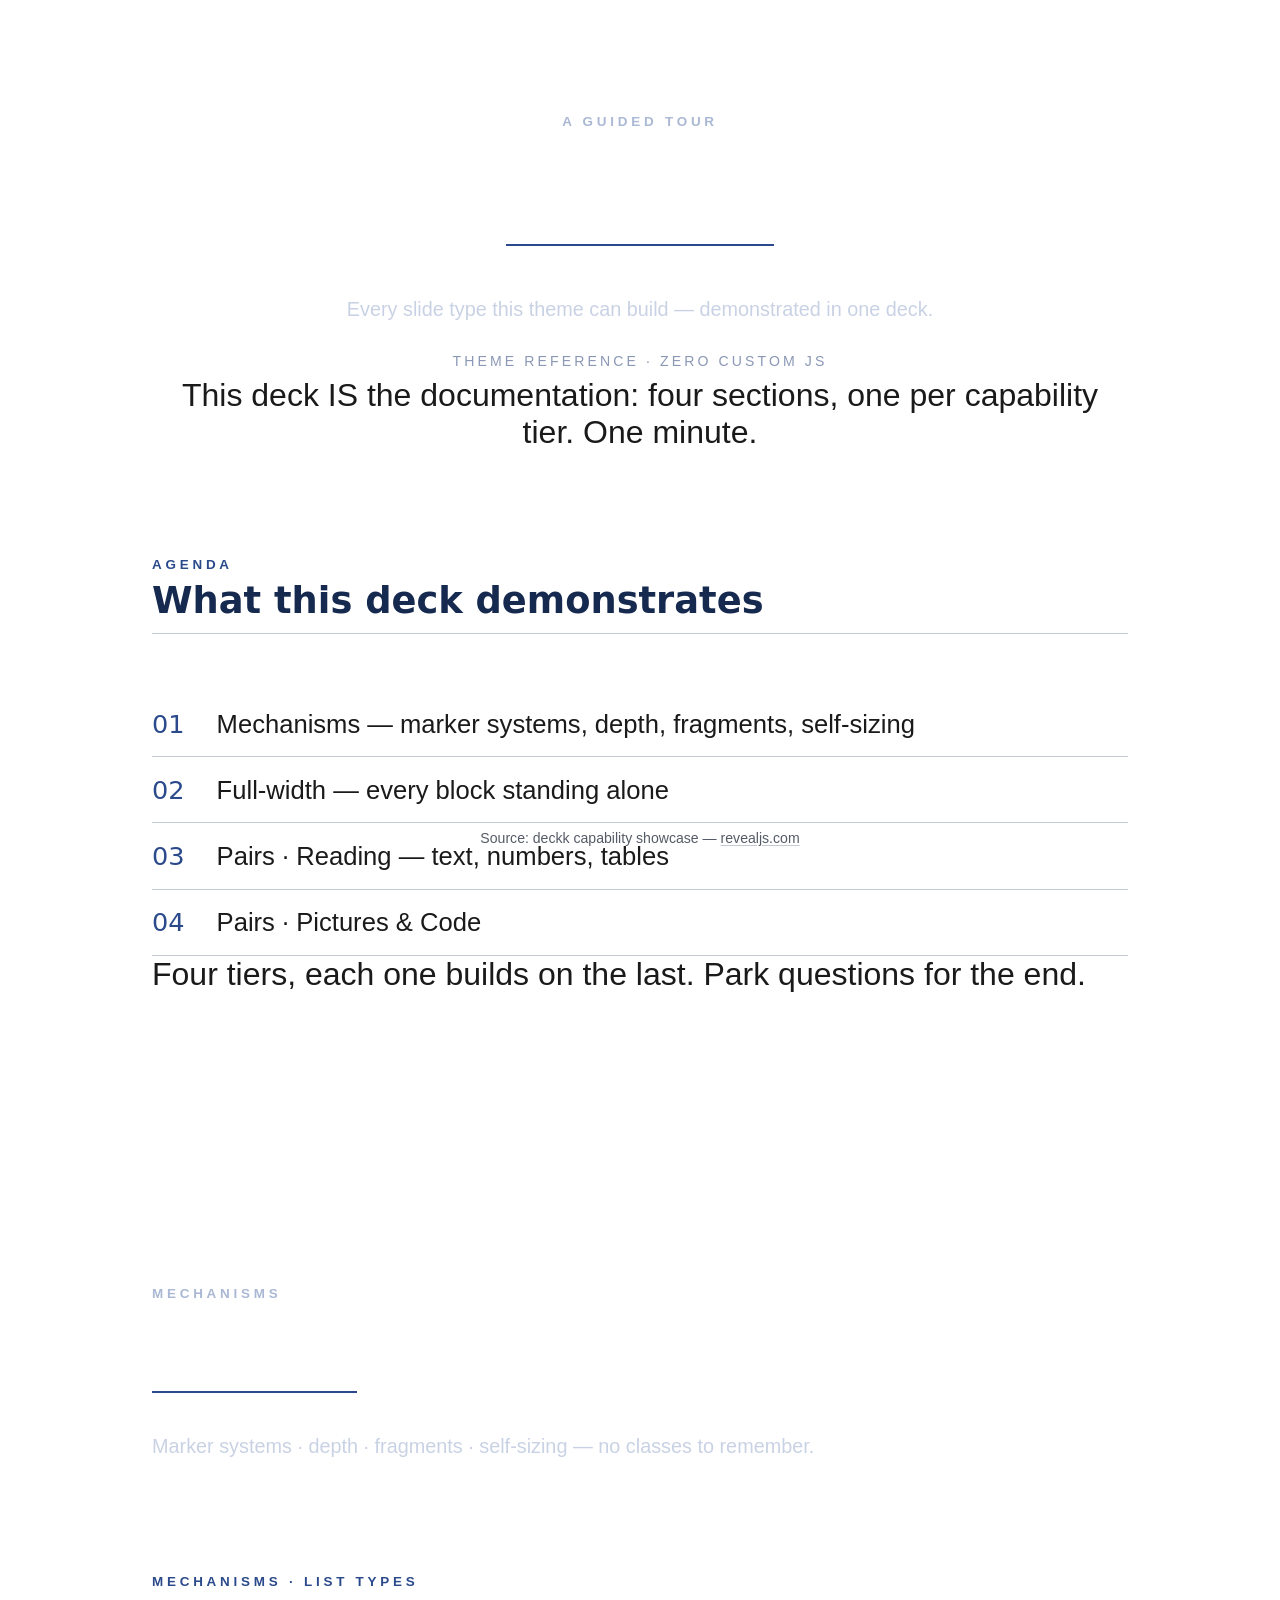
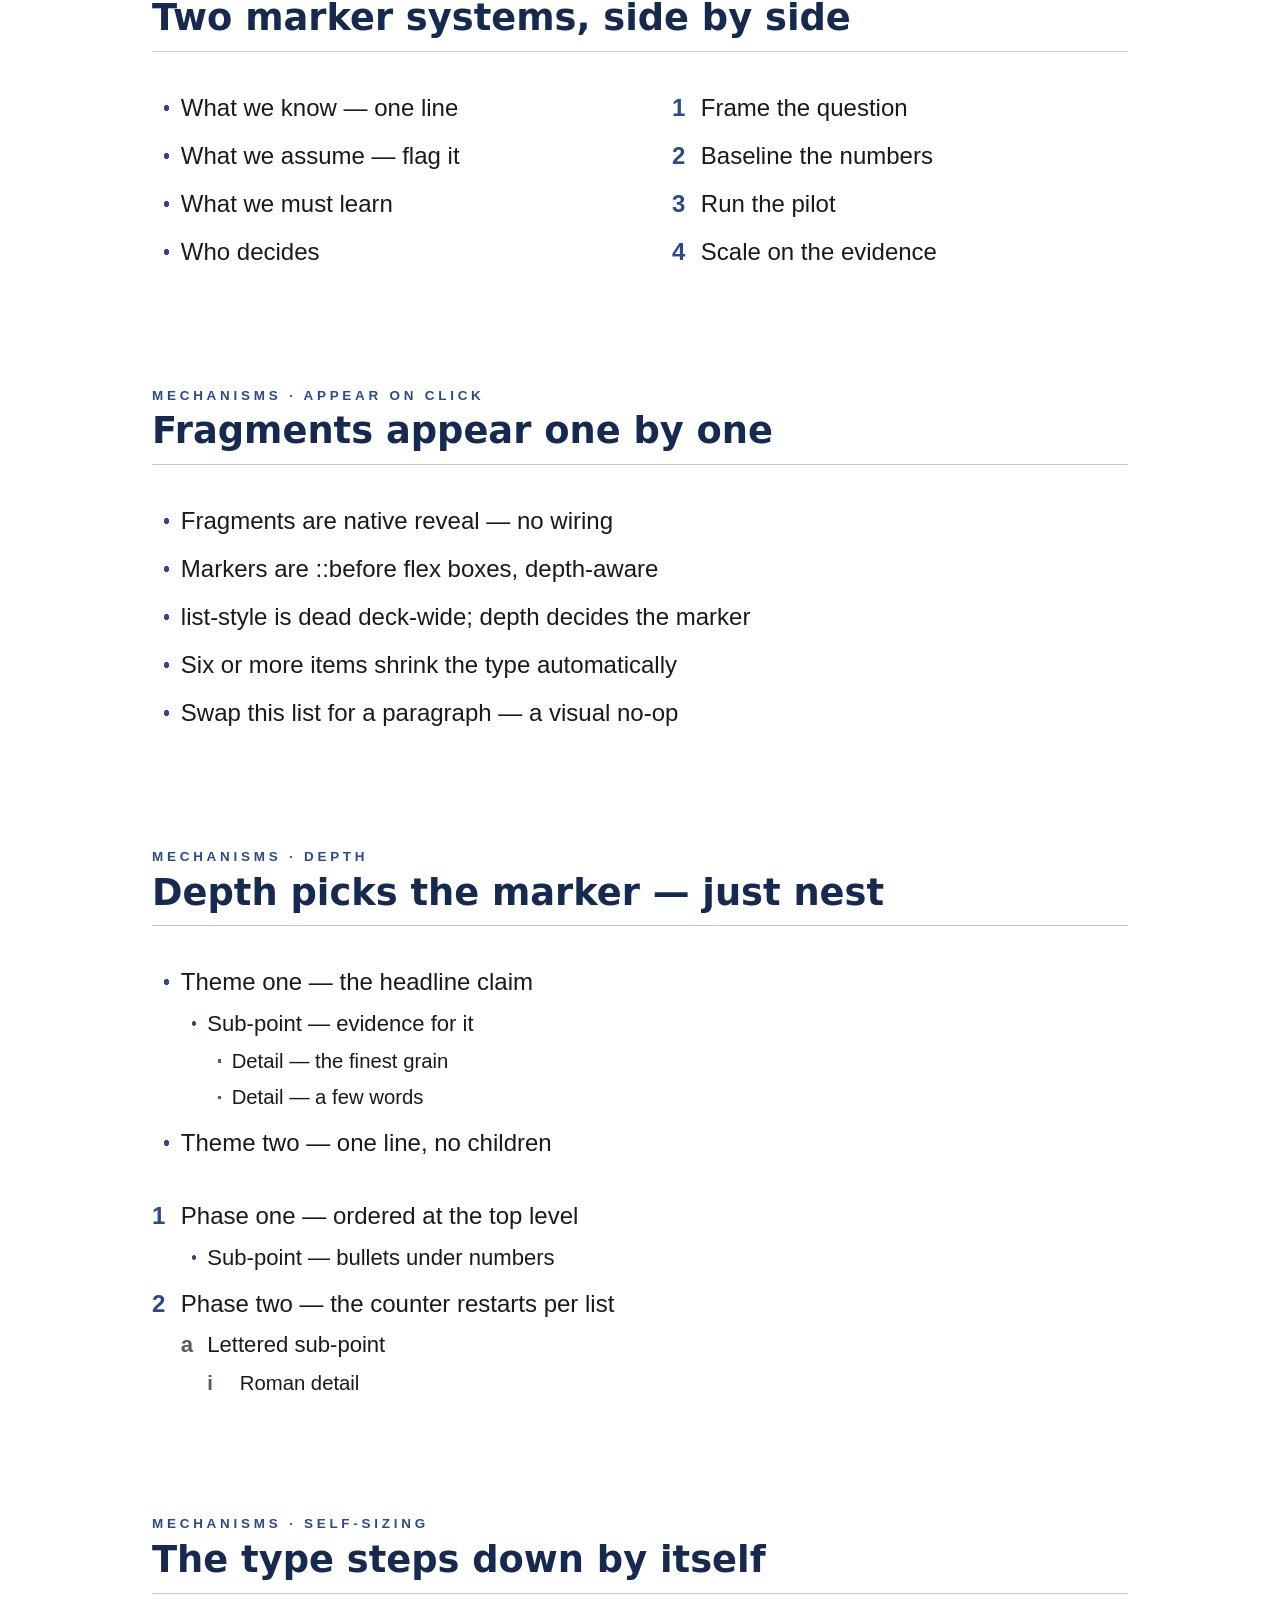
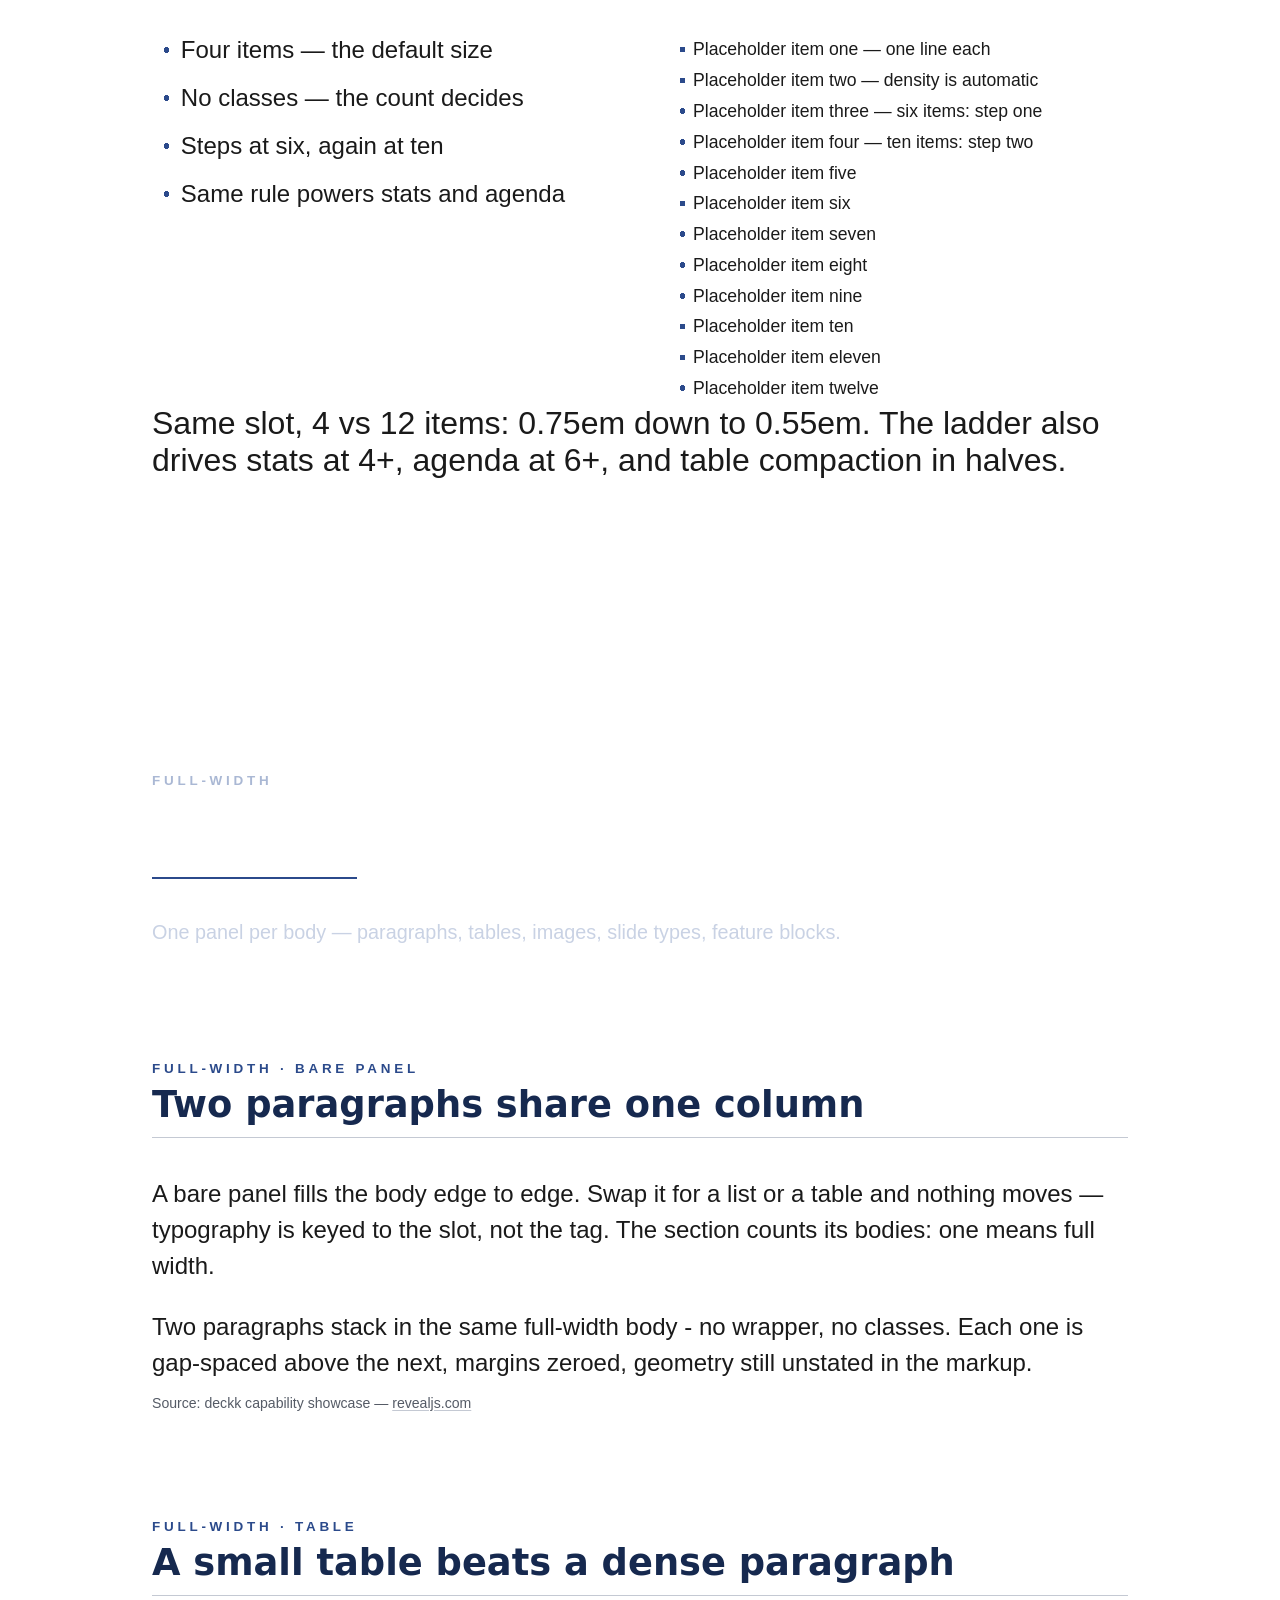
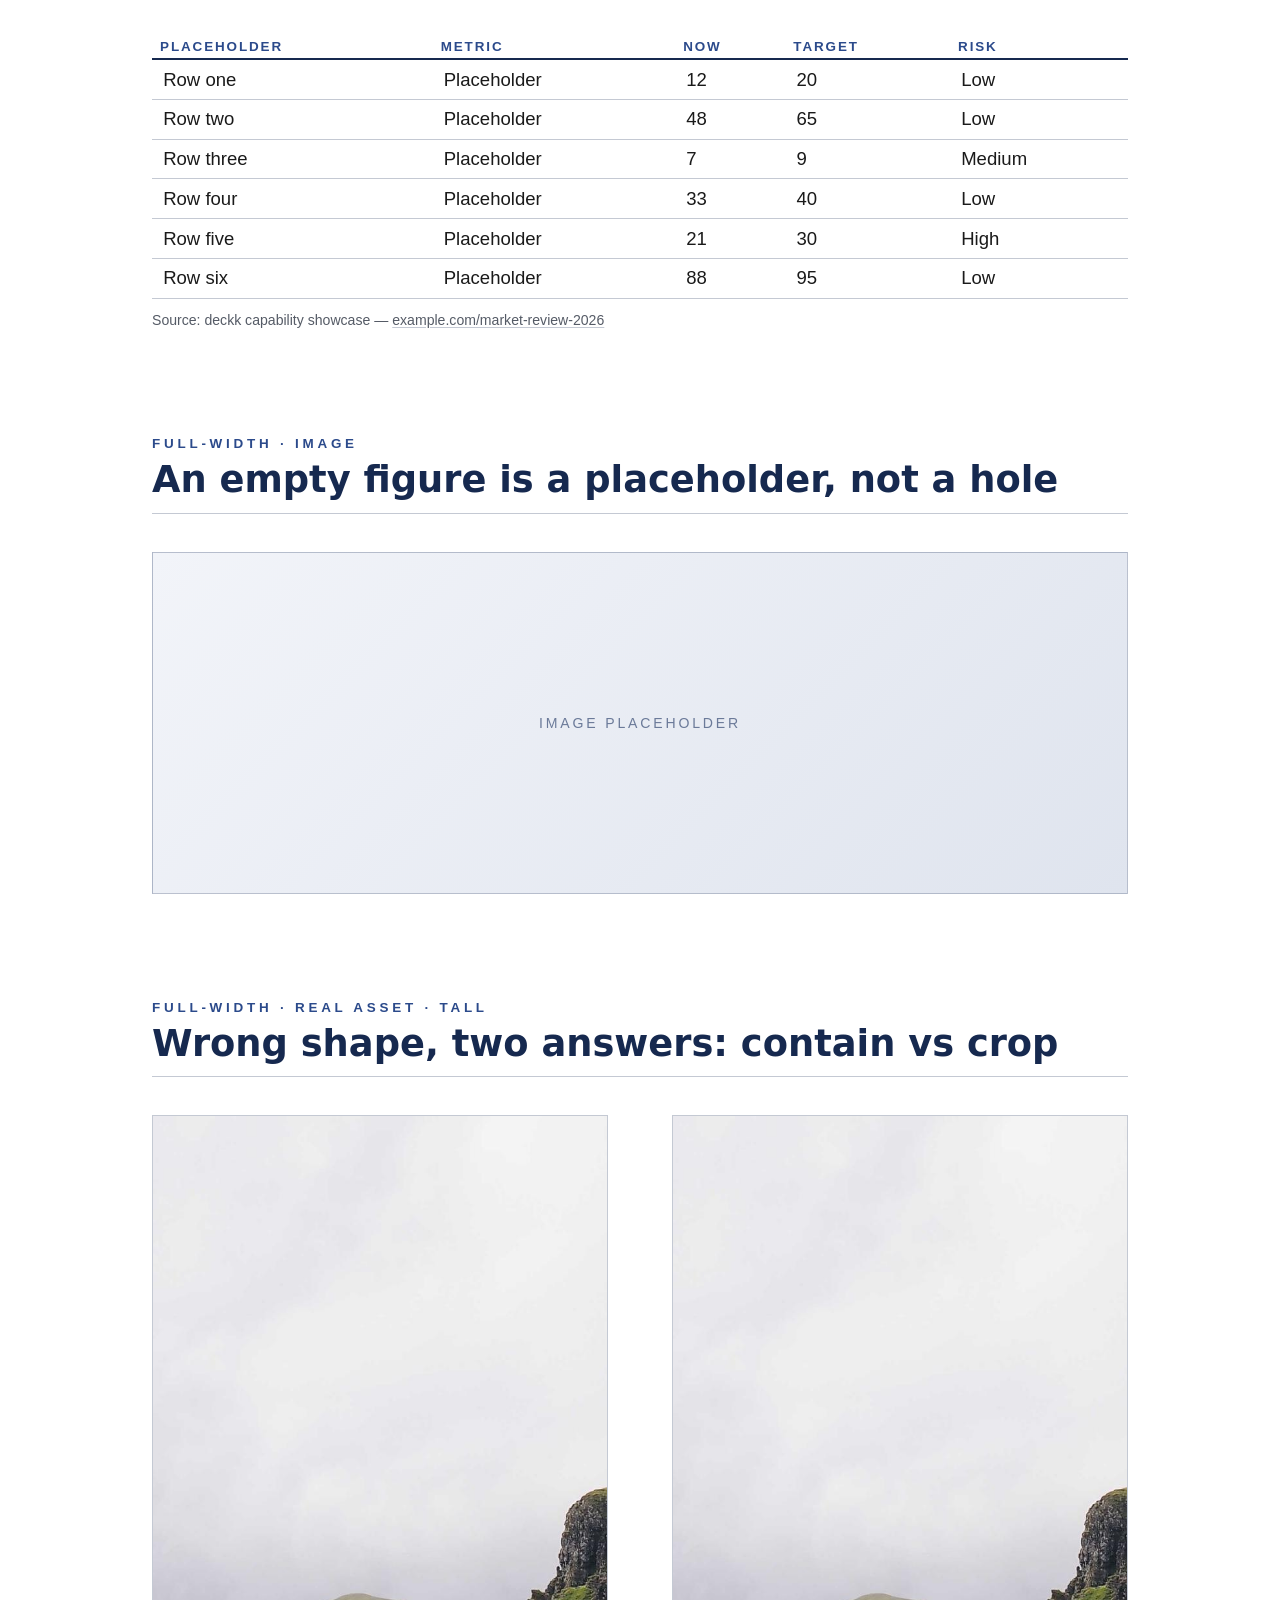
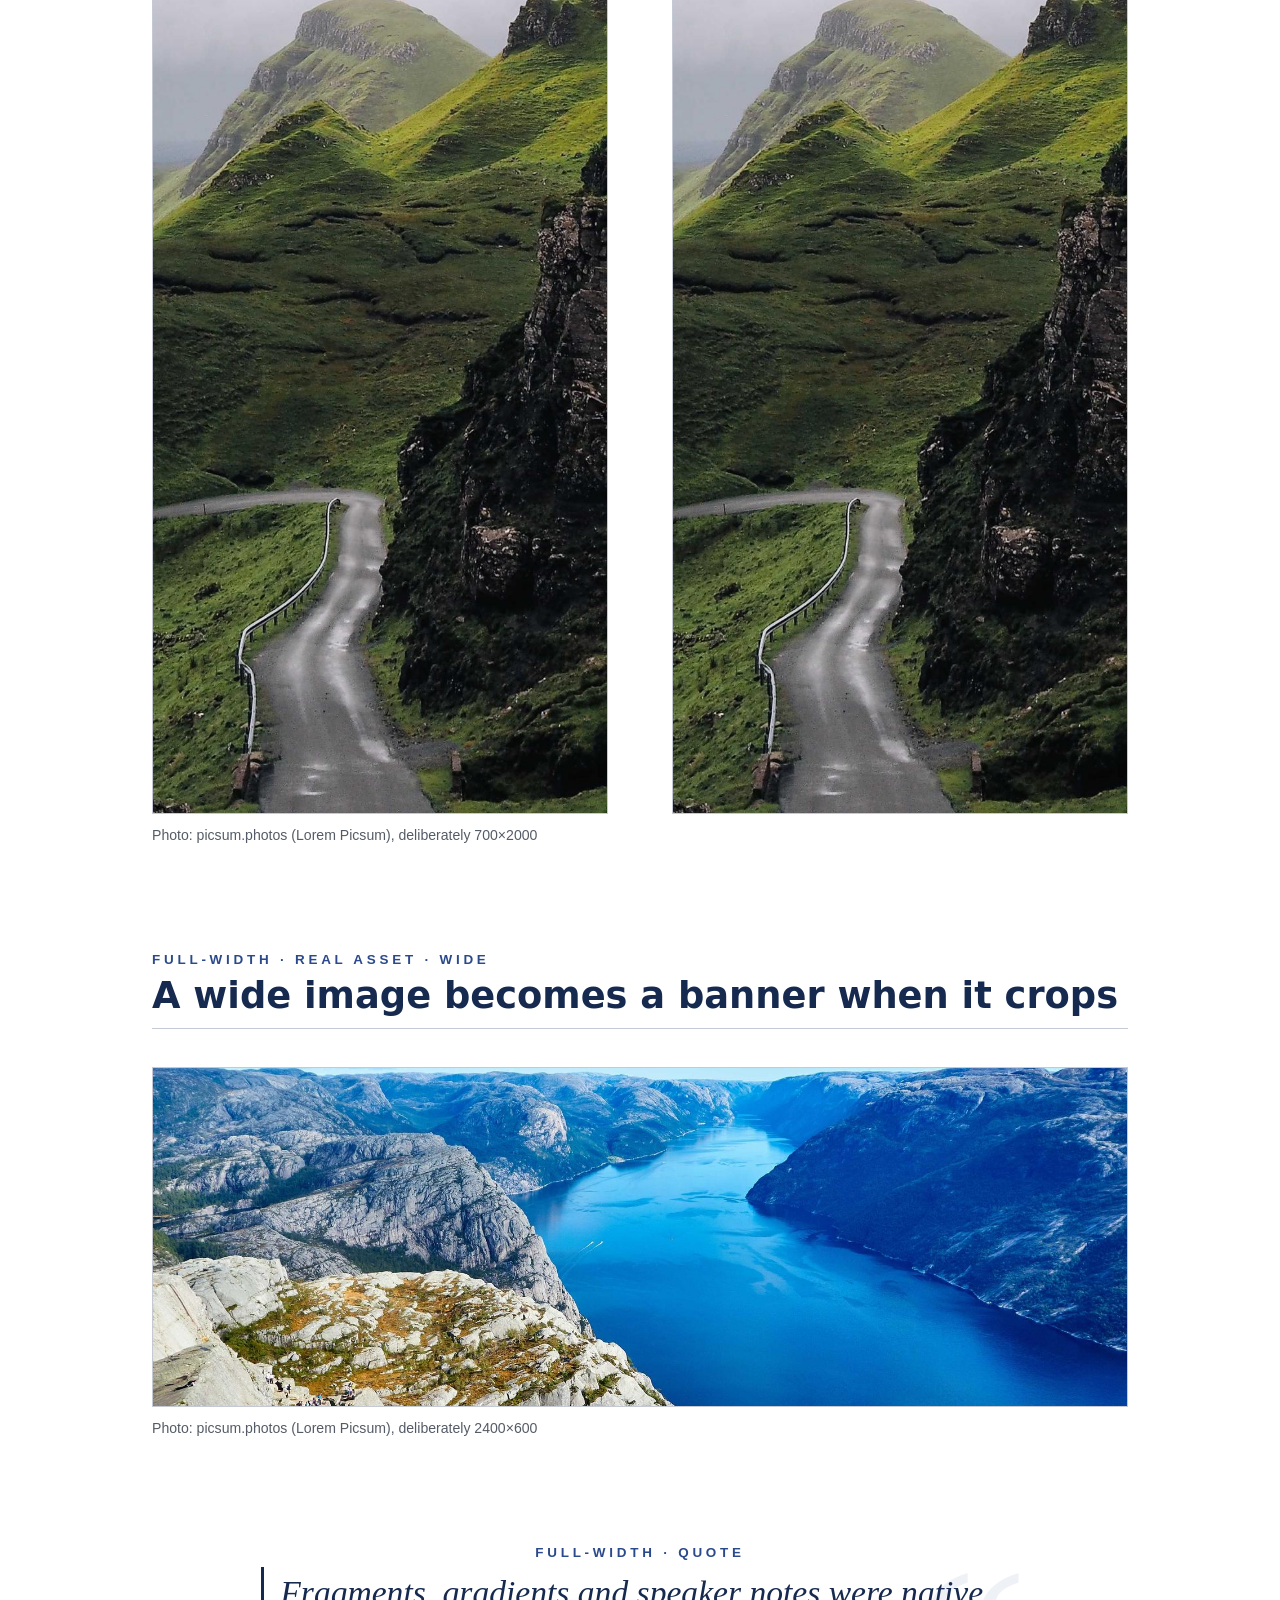
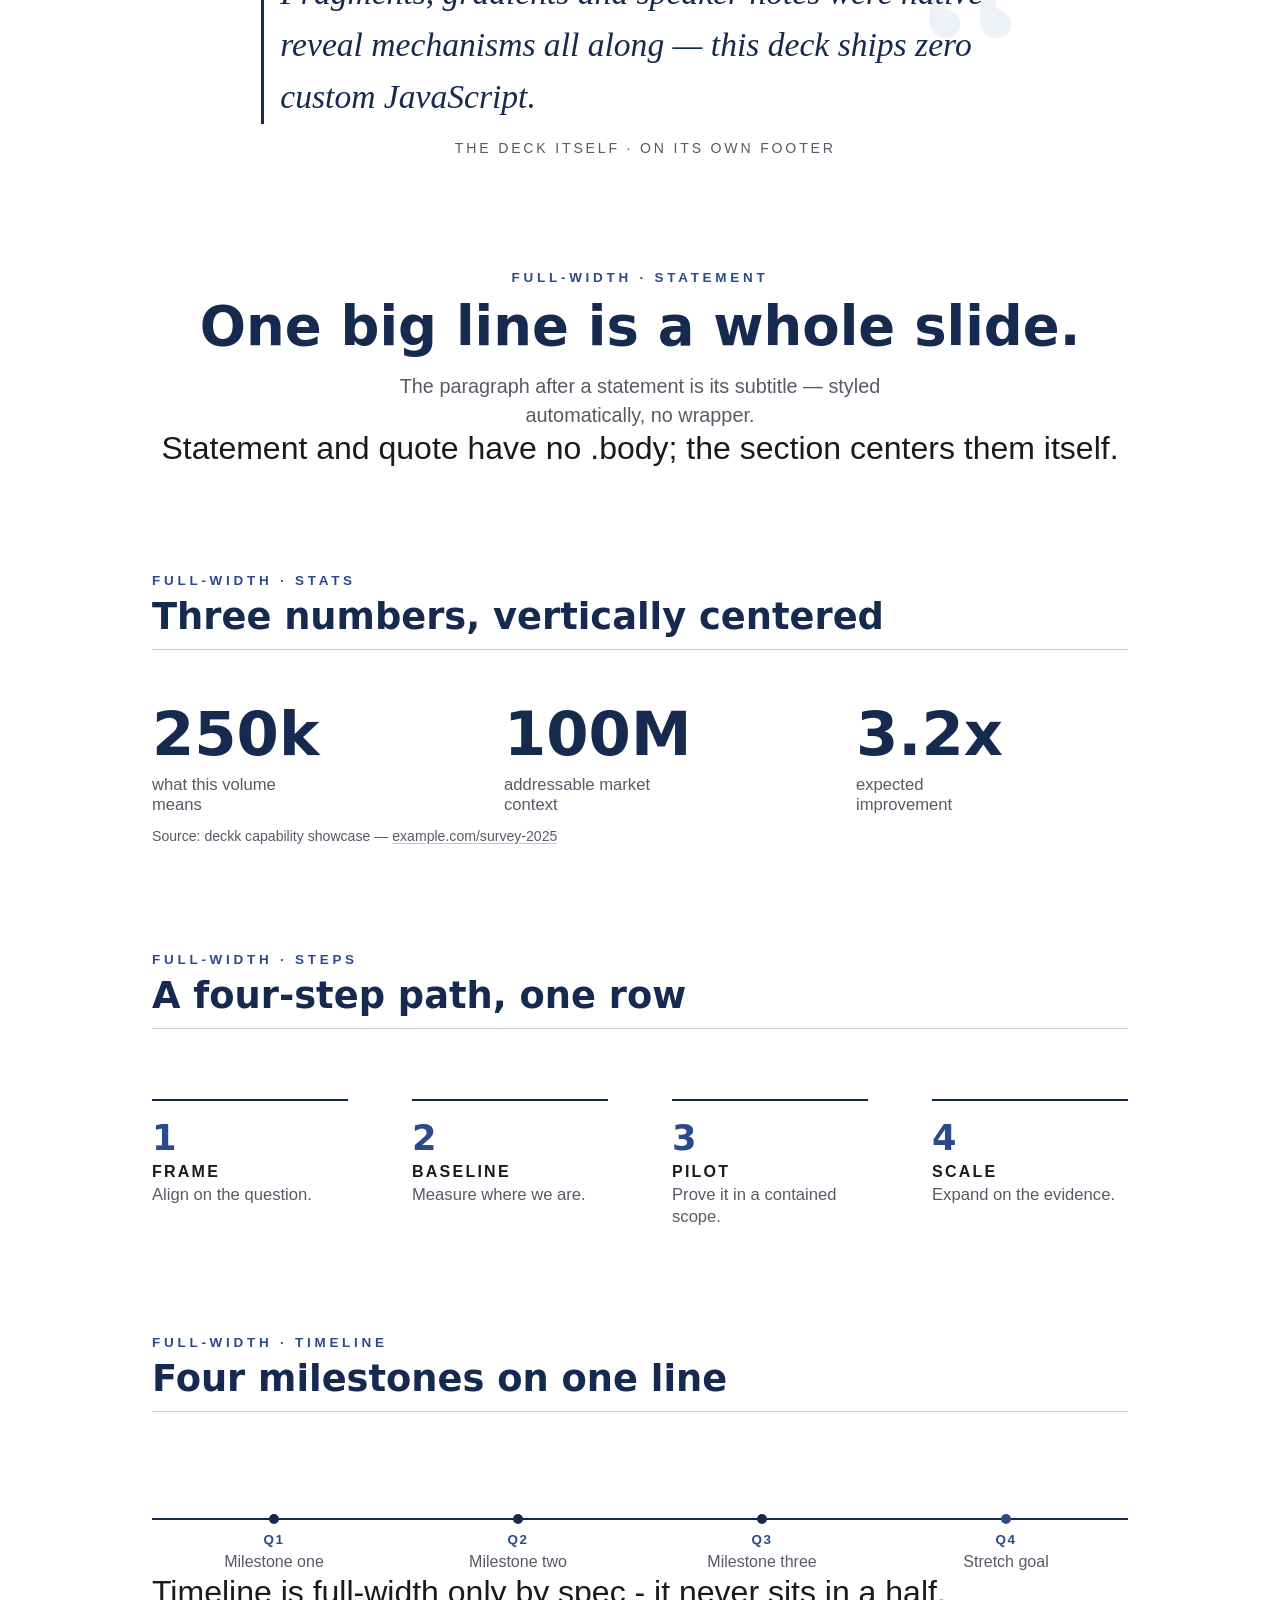
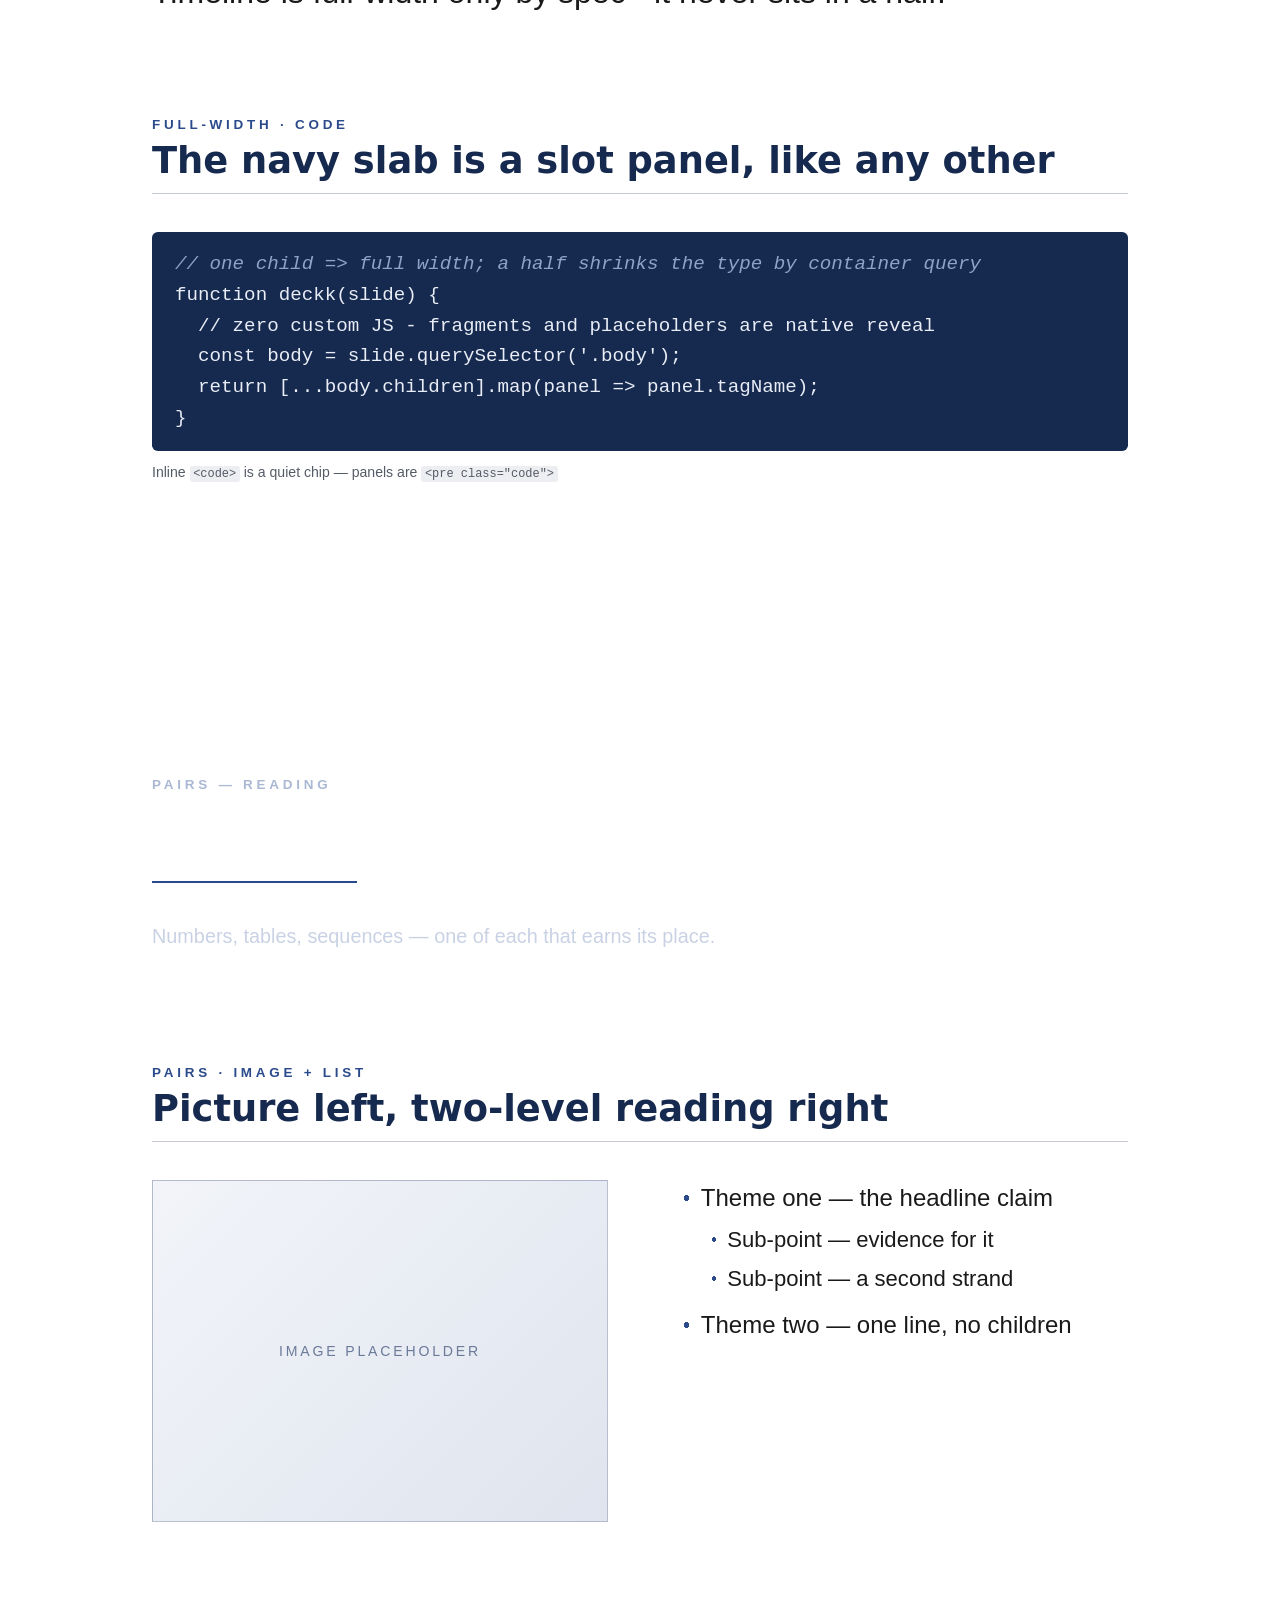
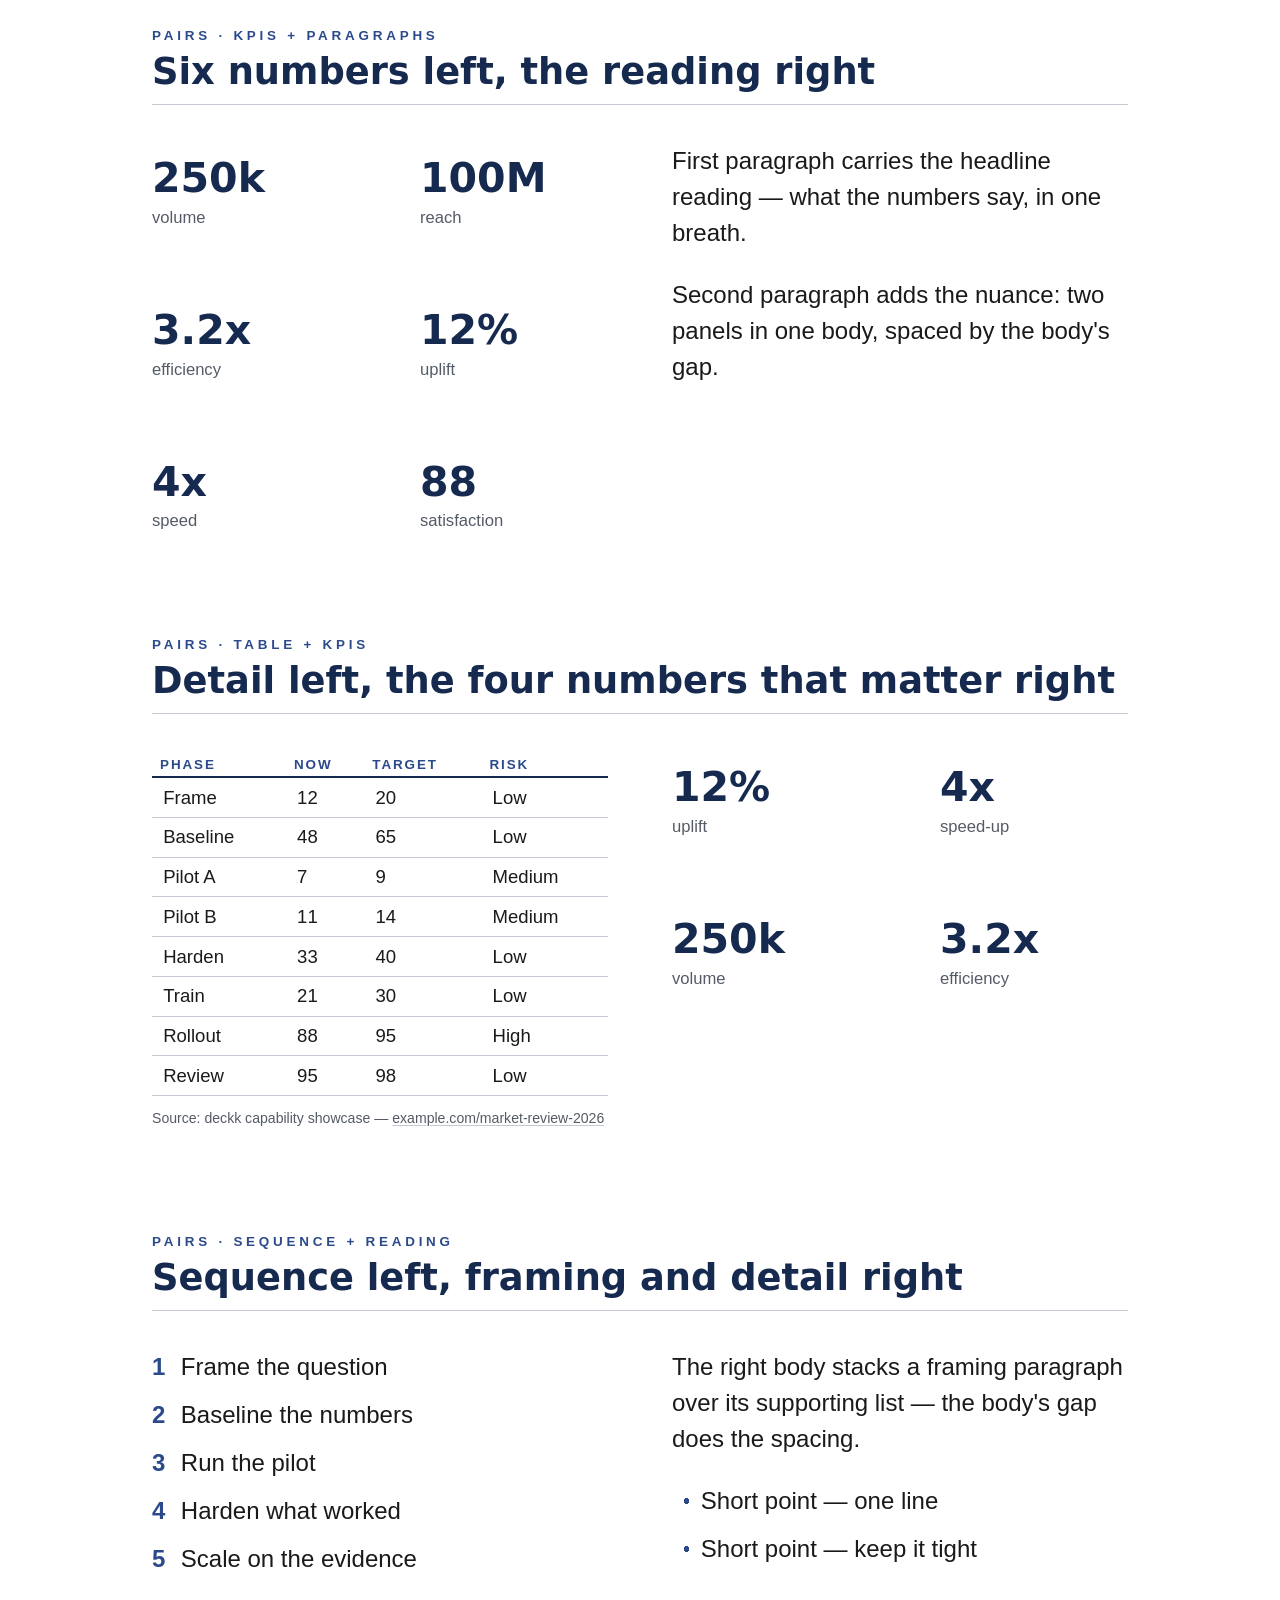
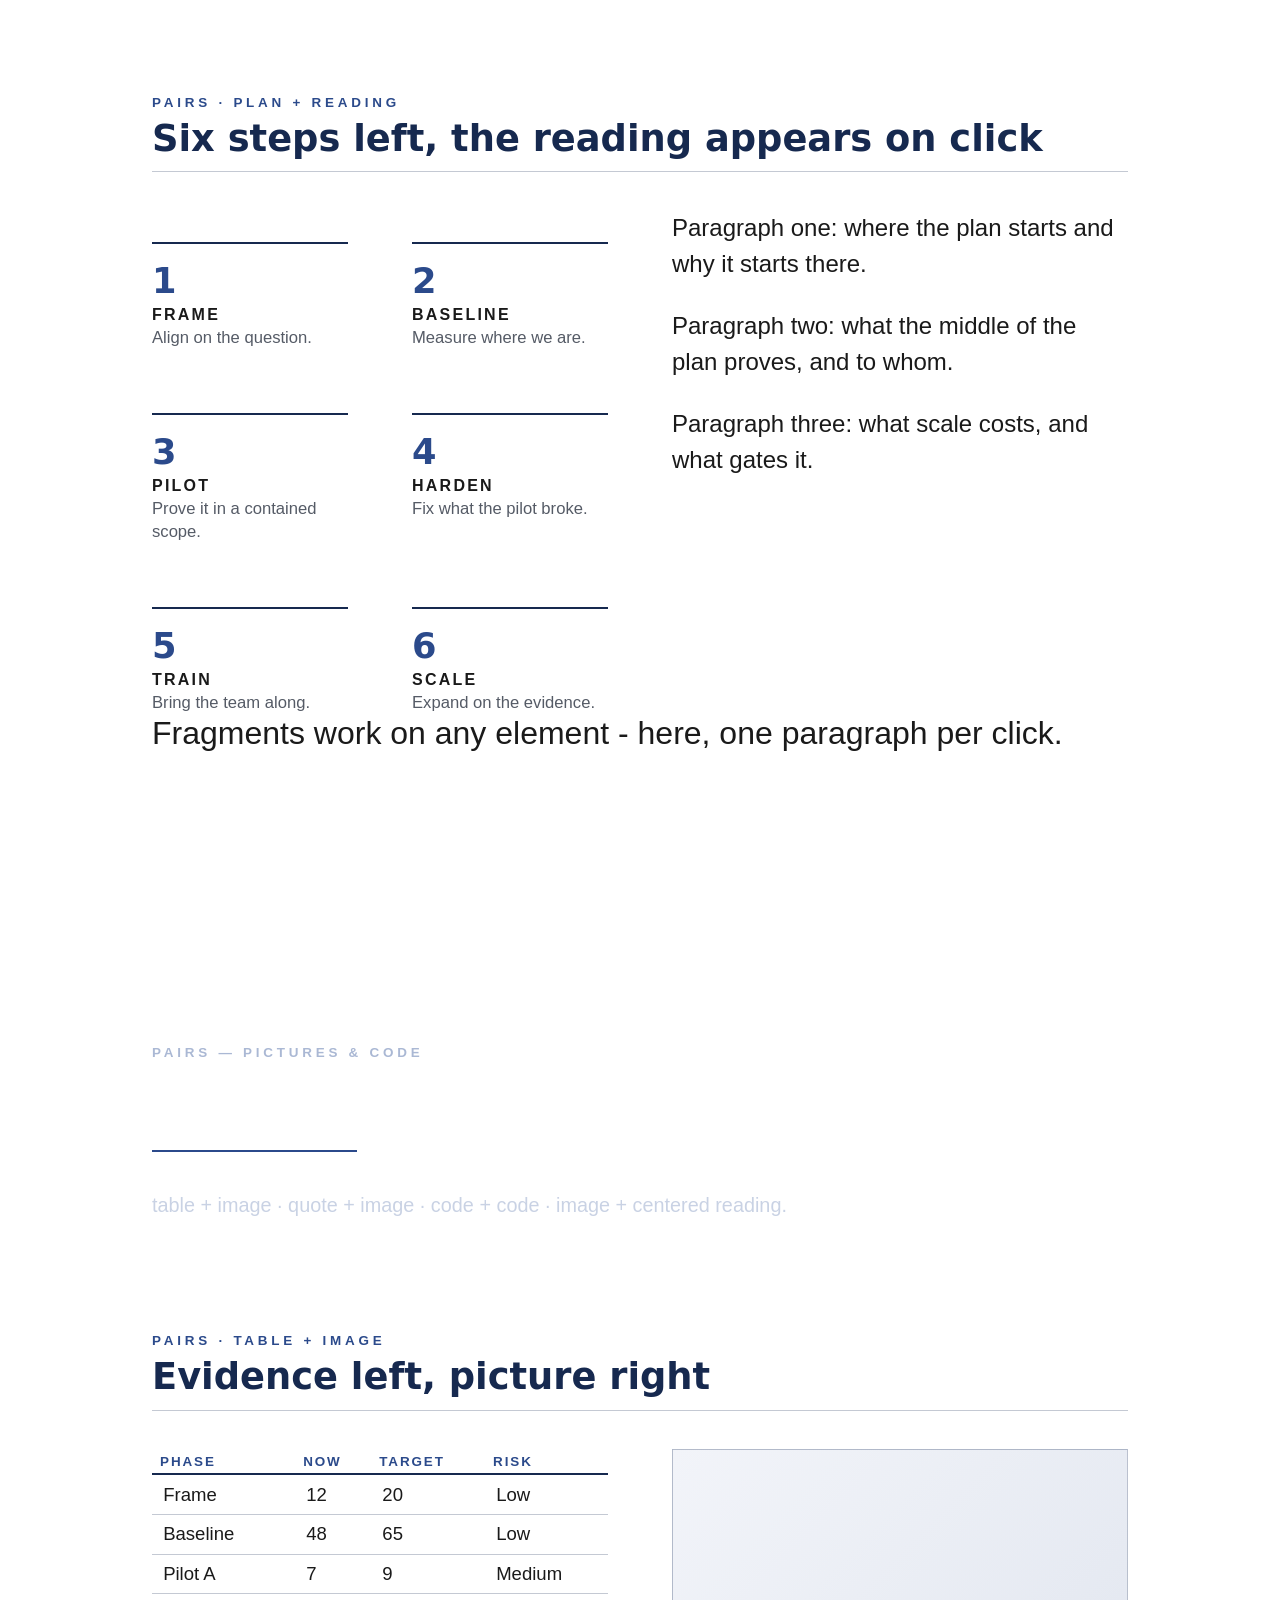
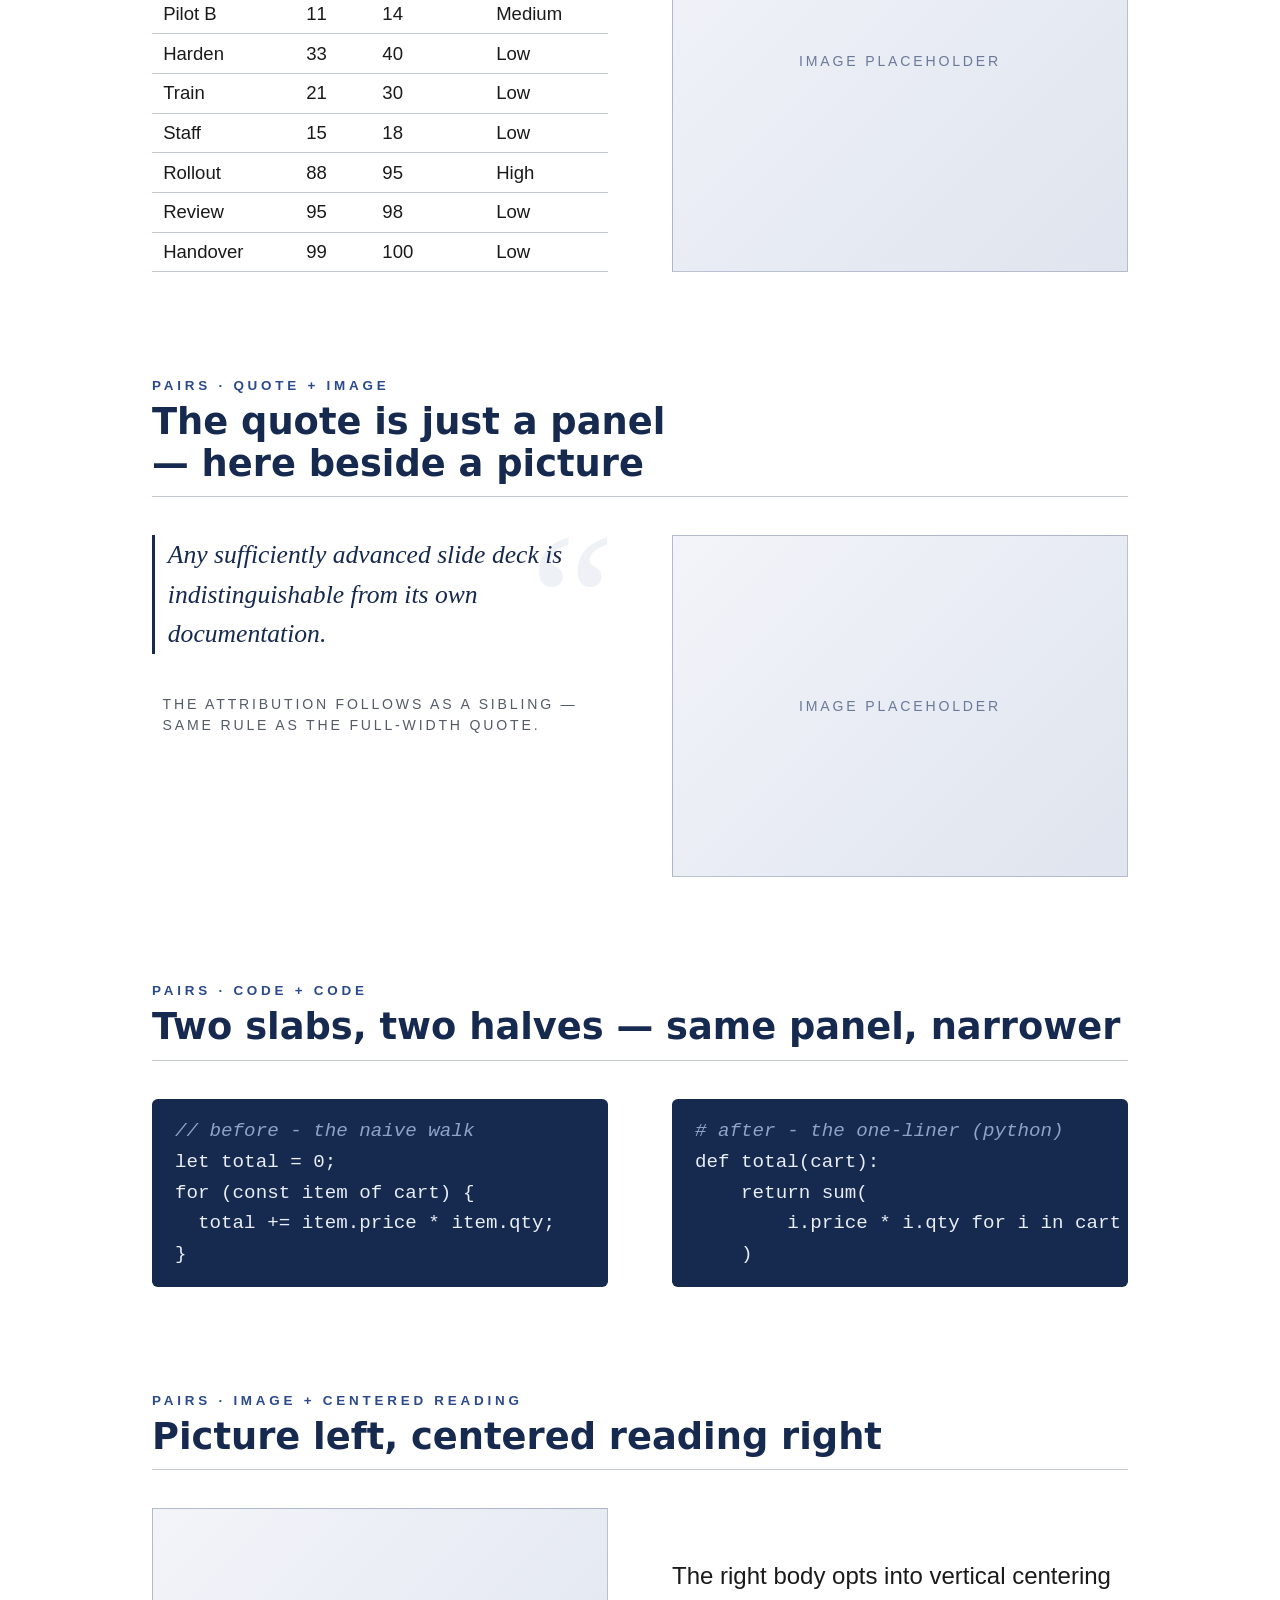
==== commit 8192637e: "removed UTF8 chars" ====
--- a/index.html
+++ b/index.html
@@ -11,44 +11,44 @@
     <div class="reveal">
       <div class="slides">
         <!--
-  ══════════════════════════════════════════════════════════════════════
-  SLIDE AUTHORING CHEAT SHEET — read this before writing a slide
-  ══════════════════════════════════════════════════════════════════════
+  ======================================================================
+  SLIDE AUTHORING CHEAT SHEET - read this before writing a slide
+  ======================================================================
 
   A slide = <section> with, in order: optional kicker, optional h2,
   ONE OR MORE <div class="body">, optional <footer>.
-  THE TITLE ALWAYS SPANS THE TOP, ABOVE THE PANELS — never inside a panel.
-
-  THE ONE RULE: the SECTION counts its .body children —
-  1 body → full width, 2 → two halves. A .body is ONE COLUMN of the
+  THE TITLE ALWAYS SPANS THE TOP, ABOVE THE PANELS - never inside a panel.
+
+  THE ONE RULE: the SECTION counts its .body children -
+  1 body => full width, 2 => two halves. A .body is ONE COLUMN of the
   layout: its bare-panel children STACK inside it, gap-spaced. A slide
-  that wants two columns writes two .body divs — .body is the ONLY
+  that wants two columns writes two .body divs - .body is the ONLY
   wrapper a slide needs; never wrap panels in any other div.
   Never set widths, margins, font-sizes or inline styles on content.
 
   PANELS ARE BARE TAGS (no classes): <ul> <ol> <p> <table> <figure> <img>
-  — plus <pre class="code">, the navy code slab (optional <span class="cap">
+  - plus <pre class="code">, the navy code slab (optional <span class="cap">
   on the first line = muted caption; inline <code> is a quiet chip).
-  Swapping a <ul> for <p>s changes nothing visually — typography lives on
+  Swapping a <ul> for <p>s changes nothing visually - typography lives on
   the slot (a direct child of .body), not the tag. Nested lists:
-  just nest — depth picks the marker (dot · small disc · small dot; ol: 1. a. i.).
+  just nest - depth picks the marker (dot - small disc - small dot; ol: 1. a. i.).
   An EMPTY <figure> shows a placeholder; drop an <img> inside it when the
-  asset lands (assets/ dir). Images CROP to fill (object-fit: cover) —
+  asset lands (assets/ dir). Images CROP to fill (object-fit: cover) -
   class="nocrop" on the <img> flips to contain (letterbox, never crop).
 
-  ── Feature blocks (children are bare divs/spans; meaning by position) ──
-
-    .stats > div      → [number div, caption div]           (full or half)
-    .steps > div      → [num div, label div, text div]      (full or half)
-    .timeline > div   → [date div, text div]                (FULL WIDTH only)
-    .agenda > div     → [num span, label span]  (fills body height evenly)
-
-  ── Slide types ───────────────────────────────────────────────────
+  -- Feature blocks (children are bare divs/spans; meaning by position) --
+
+    .stats > div      => [number div, caption div]           (full or half)
+    .steps > div      => [num div, label div, text div]      (full or half)
+    .timeline > div   => [date div, text div]                (FULL WIDTH only)
+    .agenda > div     => [num span, label span]  (fills body height evenly)
+
+  -- Slide types ---------------------------------------------------
 
     Statement (call to action): <div class="statement">One line.</div>
-      — the <p> right after it is the subtitle, auto-styled.
-    Quote: <div class="quote">…</div> + <p>Attribution</p> (flat siblings;
-      also works as a SLOT PANEL in a pair — size steps down automatically).
+      - the <p> right after it is the subtitle, auto-styled.
+    Quote: <div class="quote">...</div> + <p>Attribution</p> (flat siblings;
+      also works as a SLOT PANEL in a pair - size steps down automatically).
     Dark slides (title / section / thank-you):
       <section class="dark cover"    data-background-gradient="var(--grad-navy)">
       <section class="dark divider"  data-background-gradient="var(--grad-navy)">
@@ -56,43 +56,43 @@
       h1 + p = subtitle; the last <p> on .cover = byline.
       A dark slide may also carry a .body (the closing thank-you demos it).
 
-  ── Centering ──────────────────────────────────────────────────────
+  -- Centering ------------------------------------------------------
 
     Panels are TOP-ALIGNED by default. class="center" on a .body centers
     that column's stack (on a full-width slide: the whole panel group).
 
-  ── Fragments (appear on click) — native reveal, no wiring ─────────
-
-    Add class="fragment" to any element — <li>, <tr>, <p>, even a .body.
-
-  ── Speaker notes ─────────────────────────────────────────────────
-
-    <aside class="notes">…</aside> anywhere inside a section.
+  -- Fragments (appear on click) - native reveal, no wiring ---------
+
+    Add class="fragment" to any element - <li>, <tr>, <p>, even a .body.
+
+  -- Speaker notes -------------------------------------------------
+
+    <aside class="notes">...</aside> anywhere inside a section.
     Press S while presenting to open the speaker view.
 
-  ── Source footer ─────────────────────────────────────────────────
-
-    <footer>Source: … — <a href="…" target="_blank">https://…</a></footer>
-    — a bare semantic tag, last child of ANY slide; small, gray, pinned
+  -- Source footer -------------------------------------------------
+
+    <footer>Source: ... - <a href="..." target="_blank">https://...</a></footer>
+    - a bare semantic tag, last child of ANY slide; small, gray, pinned
     to the bottom. Delete it and nothing else changes.
 
-  ── Auto-sizing (do NOT fight it by hand) ─────────────────────────
-
-    • Lists shrink themselves at 6+ / 10+ items (counted per panel).
-    • Stats shrink at 4+; steps divide the row evenly — add children
+  -- Auto-sizing (do NOT fight it by hand) -------------------------
+
+    - Lists shrink themselves at 6+ / 10+ items (counted per panel).
+    - Stats shrink at 4+; steps divide the row evenly - add children
       freely. In a HALF both wrap two per row (container-query driven:
-      six stats = a 2×3 block, six steps = a 3×2 block, four = 2×2).
-    • Tables compact in a half; keep ≤4 columns in a half, ≤5 full width.
-    • Code slabs clip, never scroll — keep ≤13 lines full width, ≤9 in a half.
-    • Overflow is a silent failure (fixed 1280×720 canvas): if a slide is
-      overfull it clips — split it.
-
-  XXX future: charts are deliberately unsupported — build each as a
+      six stats = a 2x3 block, six steps = a 3x2 block, four = 2x2).
+    - Tables compact in a half; keep <=4 columns in a half, <=5 full width.
+    - Code slabs clip, never scroll - keep <=13 lines full width, <=9 in a half.
+    - Overflow is a silent failure (fixed 1280x720 canvas): if a slide is
+      overfull it clips - split it.
+
+  XXX future: charts are deliberately unsupported - build each as a
   one-off (inline SVG or a styled <table>) when actually needed.
 -->
 
-        <!-- Front matter: Cover, then ↓ Agenda.
-           XXX reveal gotcha: a stack parent's OWN content is discarded —
+        <!-- Front matter: Cover, then Agenda.
+           XXX reveal gotcha: a stack parent's OWN content is discarded -
            stack wrappers must stay EMPTY; slides are nested children. -->
         <section>
           <section class="dark cover" data-background-gradient="var(--grad-navy)">
@@ -118,9 +118,9 @@
           </section>
         </section>
 
-        <!-- ══ 01 · Mechanisms: the system behaviors. Shown first — they
+        <!-- == 01 - Mechanisms: the system behaviors. Shown first - they
            demo as comparisons, so 2-col bodies appear before the
-           full-width geometry lesson in 02. ══ -->
+           full-width geometry lesson in 02. == -->
         <section>
           <section class="dark divider" data-background-gradient="var(--grad-navy)">
             <div>01</div>
@@ -129,7 +129,7 @@
             <p>Marker systems &middot; depth &middot; fragments &middot; self-sizing &mdash; no classes to remember.</p>
           </section>
 
-          <!-- list types — ul | ol side by side -->
+          <!-- list types - ul | ol side by side -->
           <section>
             <p class="kicker">Mechanisms &middot; List Types</p>
             <h2>Two marker systems, side by side</h2>
@@ -167,7 +167,7 @@
           </section>
 
           <!-- stacked lists: panels stack in ONE body, full width. Depth picks
-             the marker: ul → dot / dash / small dot; ol → 1. / a. / i. -->
+             the marker: ul => dot / dash / small dot; ol => 1. / a. / i. -->
           <section>
             <p class="kicker">Mechanisms &middot; Depth</p>
             <h2>Depth picks the marker &mdash; just nest</h2>
@@ -209,7 +209,7 @@
             </div>
           </section>
 
-          <!-- self-sizing — 4 vs 12 items, same slot: the ladder in action -->
+          <!-- self-sizing - 4 vs 12 items, same slot: the ladder in action -->
           <section>
             <p class="kicker">Mechanisms &middot; Self-Sizing</p>
             <h2>The type steps down by itself</h2>
@@ -244,8 +244,8 @@
           </section>
         </section>
 
-        <!-- ══ 02 · Full-Width: every block standing alone — bare panels,
-           the no-body slide types (quote, statement), feature blocks. ══ -->
+        <!-- == 02 - Full-Width: every block standing alone - bare panels,
+           the no-body slide types (quote, statement), feature blocks. == -->
         <section>
           <section class="dark divider" data-background-gradient="var(--grad-navy)">
             <div>02</div>
@@ -254,7 +254,7 @@
             <p>One panel per body &mdash; paragraphs, tables, images, slide types, feature blocks.</p>
           </section>
 
-          <!-- paragraph alone: ONE child → full width; swap the tag, nothing moves -->
+          <!-- paragraph alone: ONE child => full width; swap the tag, nothing moves -->
           <section>
             <p class="kicker">Full-Width &middot; Bare Panel</p>
             <h2>Two paragraphs share one column</h2>
@@ -264,7 +264,7 @@
                 slot, not the tag. The section counts its bodies: one means full width.
               </p>
               <p>
-                Two paragraphs stack in the same full-width body — no wrapper, no classes. Each one is gap-spaced above the next, margins
+                Two paragraphs stack in the same full-width body - no wrapper, no classes. Each one is gap-spaced above the next, margins
                 zeroed, geometry still unstated in the markup.
               </p>
             </div>
@@ -307,7 +307,7 @@
             </div>
           </section>
 
-          <!-- real asset: tall image in near-square boxes — contain | crop -->
+          <!-- real asset: tall image in near-square boxes - contain | crop -->
           <section>
             <p class="kicker">Full-Width &middot; Real Asset &middot; Tall</p>
             <h2>Wrong shape, two answers: contain vs crop</h2>
@@ -336,7 +336,7 @@
             <footer>Photo: picsum.photos (Lorem Picsum), deliberately 2400&times;600</footer>
           </section>
 
-          <!-- quote — the deck's single serif moment; footer pins absolutely -->
+          <!-- quote - the deck's single serif moment; footer pins absolutely -->
           <section>
             <p class="kicker">Full-Width &middot; Quote</p>
             <div class="quote">
@@ -349,7 +349,7 @@
             </footer>
           </section>
 
-          <!-- statement — one big line, subtitle auto-styled -->
+          <!-- statement - one big line, subtitle auto-styled -->
           <section>
             <p class="kicker">Full-Width &middot; Statement</p>
             <div class="statement">One big line is a whole slide.</div>
@@ -357,7 +357,7 @@
             <aside class="notes">Statement and quote have no .body; the section centers them itself.</aside>
           </section>
 
-          <!-- stats alone — the opt-in .center: a sparse slide that wants
+          <!-- stats alone - the opt-in .center: a sparse slide that wants
              its numbers vertically centered -->
           <section>
             <p class="kicker">Full-Width &middot; Stats</p>
@@ -438,17 +438,17 @@
                 </div>
               </div>
             </div>
-            <aside class="notes">Timeline is full-width only by spec — it never sits in a half.</aside>
-          </section>
-
-          <!-- code — full-width navy slab; caption is the .cap span -->
+            <aside class="notes">Timeline is full-width only by spec - it never sits in a half.</aside>
+          </section>
+
+          <!-- code - full-width navy slab; caption is the .cap span -->
           <section>
             <p class="kicker">Full-Width &middot; Code</p>
             <h2>The navy slab is a slot panel, like any other</h2>
             <div class="body">
-              <pre class="code"><span class="cap">// one child → full width; a half shrinks the type by container query</span>
+              <pre class="code"><span class="cap">// one child => full width; a half shrinks the type by container query</span>
 function deckk(slide) {
-  // zero custom JS — fragments and placeholders are native reveal
+  // zero custom JS - fragments and placeholders are native reveal
   const body = slide.querySelector('.body');
   return [...body.children].map(panel =&gt; panel.tagName);
 }
@@ -458,9 +458,9 @@
           </section>
         </section>
 
-        <!-- ══ 03 · Pairs — reading: text, numbers, tables combined.
+        <!-- == 03 - Pairs - reading: text, numbers, tables combined.
            Two-sided slides: TWO .body divs, one per side, even when a
-           side holds a single panel. In a half, stats/steps wrap 2 per row. ══ -->
+           side holds a single panel. In a half, stats/steps wrap 2 per row. == -->
         <section>
           <section class="dark divider" data-background-gradient="var(--grad-navy)">
             <div>03</div>
@@ -639,11 +639,11 @@
               <p class="fragment">Paragraph two: what the middle of the plan proves, and to whom.</p>
               <p class="fragment">Paragraph three: what scale costs, and what gates it.</p>
             </div>
-            <aside class="notes">Fragments work on any element — here, one paragraph per click.</aside>
+            <aside class="notes">Fragments work on any element - here, one paragraph per click.</aside>
           </section>
         </section>
 
-        <!-- ══ 04 · Pairs — pictures & code: the visual half of the pairs ══ -->
+        <!-- == 04 - Pairs - pictures & code: the visual half of the pairs == -->
         <section>
           <section class="dark divider" data-background-gradient="var(--grad-navy)">
             <div>04</div>
@@ -679,7 +679,7 @@
             </div>
           </section>
 
-          <!-- quote | image — the quote is a slot panel too -->
+          <!-- quote | image - the quote is a slot panel too -->
           <section>
             <p class="kicker">Pairs &middot; Quote + Image</p>
             <h2>The quote is just a panel &mdash; here beside a picture</h2>
@@ -697,7 +697,7 @@
             <p class="kicker">Pairs &middot; Code + Code</p>
             <h2>Two slabs, two halves &mdash; same panel, narrower</h2>
             <div class="body">
-              <pre class="code"><span class="cap">// before — the naive walk</span>
+              <pre class="code"><span class="cap">// before - the naive walk</span>
 let total = 0;
 for (const item of cart) {
   total += item.price * item.qty;
@@ -705,7 +705,7 @@
 </pre>
             </div>
             <div class="body">
-              <pre class="code"><span class="cap"># after — the one-liner (python)</span>
+              <pre class="code"><span class="cap"># after - the one-liner (python)</span>
 def total(cart):
     return sum(
         i.price * i.qty for i in cart
@@ -722,13 +722,13 @@
               <figure></figure>
             </div>
             <div class="body center">
-              <p>The right body opts into vertical centering with .body.center — its two paragraphs ride as one centered group.</p>
+              <p>The right body opts into vertical centering with .body.center - its two paragraphs ride as one centered group.</p>
               <p>Drop an &lt;img&gt; inside the empty figure when the asset lands; the placeholder vanishes by itself.</p>
             </div>
           </section>
         </section>
 
-        <!-- Thank you — classic closer, with the 2-col dark variant nested
+        <!-- Thank you - classic closer, with the 2-col dark variant nested
            UNDER it (a vertical slide: down from the plain thank-you) -->
         <section>
           <section class="dark cover" data-background-gradient="var(--grad-navy)">
@@ -737,7 +737,7 @@
             <aside class="notes">Every slide type demonstrated. Silence is fine here too.</aside>
           </section>
 
-          <!-- thank you + image — dark slide WITH a .body, two halves -->
+          <!-- thank you + image - dark slide WITH a .body, two halves -->
           <section class="dark" data-background-gradient="var(--grad-navy)">
             <p class="kicker">Thank You</p>
             <h2>Questions &mdash; and the deck behind them</h2>
@@ -757,7 +757,7 @@
     </div>
 
     <!-- The ONLY script in the deck: stock reveal + the official notes plugin.
-       No custom JS — fragments, gradients and placeholders are all native
+       No custom JS - fragments, gradients and placeholders are all native
        markup/CSS mechanisms now. -->
     <script type="module">
       import Reveal from "./vendor/reveal.esm.js";
@@ -766,15 +766,15 @@
       Reveal.initialize({
         hash: true, // URL-driven navigation: #/<section>/<slide>
         transition: "fade",
-        margin: 0, // the slide pads itself (theme.css) — full-bleed
+        margin: 0, // the slide pads itself (theme.css) - full-bleed
         center: false, // sections fill the canvas; and reveal's
         // default centering stamps an inline `top`
         // on every slide that persists into the PDF
         // and pushes pages half a page down.
         pdfSeparateFragments: false, // emailed PDFs: one page per slide, not per click
         width: 1280,
-        height: 720, // 16:9 — also drives PDF page size
-        plugins: [RevealNotes], // S key → speaker notes view
+        height: 720, // 16:9 - also drives PDF page size
+        plugins: [RevealNotes], // S key => speaker notes view
       });
 
       window.Reveal = Reveal; // exposed for headless probing / console tinkering
--- a/theme.css
+++ b/theme.css
@@ -1,24 +1,24 @@
-/* ══════════════════════════════════════════════════════════════════
-   deckk theme — reveal.js 5, zero deps, ZERO custom JS.
-
-   PHILOSOPHY — the five principles that generate every rule in this
+/* ==================================================================
+   deckk theme - reveal.js 5, zero deps, ZERO custom JS.
+
+   PHILOSOPHY - the five principles that generate every rule in this
    file (the rules themselves live in the authoring spec, below):
 
-   • Markup never states geometry — the STRUCTURE of the markup (the
+   - Markup never states geometry - the STRUCTURE of the markup (the
      count of children) IS the layout.
-   • Classes mean INTENT, never layout — center / nocrop / cap say
+   - Classes mean INTENT, never layout - center / nocrop / cap say
      what you want, never where pixels go.
-   • The SLOT decides typography, not the tag — swap a <ul> for <p>s,
+   - The SLOT decides typography, not the tag - swap a <ul> for <p>s,
      nothing moves.
-   • Self-sizing is the norm — content shrinks itself; never reach
+   - Self-sizing is the norm - content shrinks itself; never reach
      for a font-size by hand.
-   • Native mechanisms only — reveal fragments/gradients/notes plus
+   - Native mechanisms only - reveal fragments/gradients/notes plus
      plain CSS. If a feature needs JS, it is the wrong feature.
 
    The AUTHORING SPEC (how to write a slide) is the cheat-sheet comment
-   at the top of index.html — keep this file and that spec in sync.
+   at the top of index.html - keep this file and that spec in sync.
    Architecture rationale + verified landmines: AGENTS.md.
-   ══════════════════════════════════════════════════════════════════ */
+   ================================================================== */
 
 :root {
   --navy: #16294f; /* signature color */
@@ -63,19 +63,19 @@
 }
 
 /* Dark slides (cover / divider / closing): class="dark" plus the native
-   data-background-gradient attribute (no JS — reveal paints it on the
+   data-background-gradient attribute (no JS - reveal paints it on the
    slide's background layer, including print). */
 .reveal .dark {
   --r-heading-color: #ffffff;
   --r-main-color: #dfe4ee;
   --hairline: var(--hairline-dark);
-  /* panel ink flips too — slot typography hard-codes var(--ink), so a
+  /* panel ink flips too - slot typography hard-codes var(--ink), so a
      dark slide carrying a .body (thank-you+image) needs these remapped */
   --ink: #dfe4ee;
   --ink-soft: #8a97b5;
 }
 
-/* URLs in source footers are real links (target="_blank") — styled to stay
+/* URLs in source footers are real links (target="_blank") - styled to stay
    subtle: inherit the footnote gray, hairline underline. */
 .reveal .slides footer a {
   color: inherit;
@@ -87,9 +87,9 @@
   color: var(--navy-mid);
 }
 
-/* ── Slide scaffolding ─────────────────────────────────────────── */
-
-/* Every slide: self-padding, flex column (head → body → source). */
+/* -- Slide scaffolding ------------------------------------------- */
+
+/* Every slide: self-padding, flex column (head => body => source). */
 .reveal section {
   text-align: left;
   padding: var(--pad-y) var(--pad-x);
@@ -104,21 +104,21 @@
 }
 
 /* THE display landmine (verified against reveal 5.2.1 source + live probe):
-   reveal keeps slides rendered by stamping inline display:block — and it
+   reveal keeps slides rendered by stamping inline display:block - and it
    persists past the class flip, which is exactly how the outgoing slide
    stays visible during the fade. Inline style beats any class rule, so the
    flex scaffold needs !important or the outgoing slide re-flows to block
    layout mid-transition (the visible "jump before the transition").
    Scoped to ALL slides: visited nested slides can sit with NO state class
-   at all (probe-confirmed), so :is(.present,…) scoping is not enough.
+   at all (probe-confirmed), so :is(.present,...) scoping is not enough.
    Cost: slides reveal "unloads" via inline display:none stay rendered at
-   opacity 0 — harmless at deck sizes. */
+   opacity 0 - harmless at deck sizes. */
 .reveal .slides section {
   display: flex !important;
 }
 
 /* Stack sections are the position:absolute containing blocks for their
-   nested slides — keep them padding-free (vendor zeroes only their
+   nested slides - keep them padding-free (vendor zeroes only their
    vertical padding; box-sizing:border-box already neutralizes the rest,
    this is cheap insurance). */
 .reveal .stack {
@@ -176,7 +176,7 @@
   color: var(--navy);
 }
 
-/* Source footer — a BARE <footer> tag (semantically: metadata for its
+/* Source footer - a BARE <footer> tag (semantically: metadata for its
    section), placeable on ANY slide as a standalone one-liner: delete it,
    nothing else changes. On slides with a .body the flex filler pushes it
    to the bottom; on slides without one (statement, quote) it is pinned
@@ -198,21 +198,21 @@
   color: #8a97b5;
 }
 
-/* ── THE BODY: a grid that counts its own children ─────────────── */
-
-/* THE ONE RULE — the SECTION counts its .body children:
-   1 body → full width (the plain flex-column rules above),
-   2 body SIBLINGS → side-by-side halves, n → n columns.
+/* -- THE BODY: a grid that counts its own children --------------- */
+
+/* THE ONE RULE - the SECTION counts its .body children:
+   1 body => full width (the plain flex-column rules above),
+   2 body SIBLINGS => side-by-side halves, n => n columns.
    A .body is ONE COLUMN of the layout: its bare-panel children stack
    inside it, gap-spaced (grid items never collapse margins, so panel
    margins are zeroed to keep the rhythm uniform). No wrapper other
-   than .body exists — a slide that wants two columns writes two
+   than .body exists - a slide that wants two columns writes two
    .body divs, nothing else.
 
    Two-body slides go GRID, not flex-row: flex item heights are
    CROSS-axis (content-sized, never flexed), so a tall image would
    inflate the flex line before any stretch could contain it. Grid
-   gives the bodies a DEFINITE 1fr row — the chain that lets a lone
+   gives the bodies a DEFINITE 1fr row - the chain that lets a lone
    figure fill the column height. display needs !important to beat
    the .slides section { display:flex !important } landmine below
    (equal specificity; this rule is later in source order). Rows are
@@ -242,7 +242,7 @@
   grid-template-columns: 1fr;
   gap: 0.8em; /* the stack rhythm between panels */
   align-content: start; /* panels hug the top, right under the title */
-  flex: 1; /* fills the slide under head/source — in a
+  flex: 1; /* fills the slide under head/source - in a
                                   two-body row this same flex:1 is the
                                   horizontal share: equal halves */
   min-height: 0;
@@ -252,7 +252,7 @@
 }
 
 /* Every body child: a size container (powers cqw compaction). Feature
-   blocks and tables ARE the container their inner queries size to —
+   blocks and tables ARE the container their inner queries size to -
    one container per layout column, which is exactly what
    tables/stats should size to. */
 .reveal .body > * {
@@ -262,8 +262,8 @@
   container-type: inline-size;
 }
 
-/* Text panels are BLOCK — li margins must collapse (grid items never do,
-   which doubled list spacing once). Feature blocks (.stats .steps …) set
+/* Text panels are BLOCK - li margins must collapse (grid items never do,
+   which doubled list spacing once). Feature blocks (.stats .steps ...) set
    their own display:flex later in the file and win the cascade. */
 .reveal .body > :where(ul, ol, p) {
   display: block;
@@ -296,7 +296,7 @@
   width: 100%;
 }
 
-/* A lone figure fills its column's height — full-bleed placeholder or
+/* A lone figure fills its column's height - full-bleed placeholder or
    image. Percentage rows need definite heights down the chain: in a
    two-body row the flex line stretches each .body to the same definite
    height, then the body can hand that height to the figure via
@@ -306,18 +306,18 @@
   grid-template-rows: 100%;
 }
 
-/* ── Panel typography: keyed to the SLOT, not the tag ────────────
-   ul↔p swaps are visually a no-op. :where() keeps specificity at 0
+/* -- Panel typography: keyed to the SLOT, not the tag ------------
+   ul<=>p swaps are visually a no-op. :where() keeps specificity at 0
    so stray classes on content tags cannot override the system. */
 
 .reveal .body > :where(p, ul, ol) {
-  font-size: 0.75em; /* THE body size — one for all panels */
+  font-size: 0.75em; /* THE body size - one for all panels */
   line-height: 1.5;
   color: var(--ink);
   margin: 0;
 }
 /* No sibling margin-top rule: stacked panels are spaced by the grid gap
-   alone — uniform rhythm, no margin arithmetic. */
+   alone - uniform rhythm, no margin arithmetic. */
 
 /* Lists self-shrink as items pile up (the "lots of items = smaller font" rule) */
 .reveal .body > :where(ul, ol):has(> li:nth-child(n + 6)) {
@@ -326,7 +326,7 @@
 .reveal .body > :where(ul, ol):has(> li:nth-child(n + 10)) {
   font-size: 0.55em;
 }
-/* dense lists also breathe less vertically — 12+ items must clear the source line */
+/* dense lists also breathe less vertically - 12+ items must clear the source line */
 .reveal .body > :where(ul, ol):has(> li:nth-child(n + 6)) > li {
   margin: 0.35em 0;
 }
@@ -334,16 +334,16 @@
   margin: 0.25em 0;
 }
 /* first li's top margin escapes through the block panel (collapses through
-   the ul edge) — zero it so a list's first line sits at slot top like a p */
+   the ul edge) - zero it so a list's first line sits at slot top like a p */
 .reveal .body > :where(ul, ol) > li:first-child {
   margin-top: 0;
 }
 
-/* ── Bullets: unbreakable by construction, DEPTH-AWARE ──────────
+/* -- Bullets: unbreakable by construction, DEPTH-AWARE ----------
    list-style is dead deck-wide; every marker is a positioned ::before
-   living inside the li's own padding — nothing markup-side can move it.
-   Depth decides the marker: dot · small disc · small dot; ol: 1. → a. → i.
-   (each ol resets its own counter — numbering restarts per list). */
+   living inside the li's own padding - nothing markup-side can move it.
+   Depth decides the marker: dot - small disc - small dot; ol: 1. => a. => i.
+   (each ol resets its own counter - numbering restarts per list). */
 .reveal ul,
 .reveal ol {
   margin: 0.5em 0 0 0;
@@ -363,7 +363,7 @@
   width: 1.2em; /* = the li's padding-left */
   height: 1.5em; /* = the li's line-height: the marker box IS the first line box */
   display: flex;
-  align-items: center; /* marker centers on that line — at any font size, any depth */
+  align-items: center; /* marker centers on that line - at any font size, any depth */
   /* the dot is a 6px circle painted dead-center of that box */
   background: radial-gradient(circle 3px, var(--navy-mid) 99%, transparent 100%) no-repeat;
 }
@@ -381,7 +381,7 @@
   font-weight: 700;
 }
 /* depth 2: smaller disc (ul) / letter (ol); counters nest automatically.
-   Text markers inherit the li's font-size — their 1.5em box stays the line box,
+   Text markers inherit the li's font-size - their 1.5em box stays the line box,
    so flex-centering aligns them exactly like the dots. */
 .reveal li ol > li::before {
   content: counter(item, lower-alpha);
@@ -392,13 +392,13 @@
 .reveal li ul > li::before {
   background: radial-gradient(circle 2.5px, var(--navy-mid) 99%, transparent 100%) no-repeat;
 }
-/* depth 3: small dot (ul) / roman (ol) — content resets to empty (dot only);
+/* depth 3: small dot (ul) / roman (ol) - content resets to empty (dot only);
    the ul dot KEEPS the 1.2em box (auto width would collapse it to nothing) */
 .reveal li li ul > li::before {
   content: "";
   background: radial-gradient(circle 2px, var(--ink-soft) 99%, transparent 100%) no-repeat;
 }
-/* roman numerals run wide — give depth-3 ol room so 'iii' never collides */
+/* roman numerals run wide - give depth-3 ol room so 'iii' never collides */
 .reveal li li ol > li {
   padding-left: 1.6em;
 }
@@ -424,7 +424,7 @@
   font-size: 0.92em;
 }
 
-/* ── Images: bare tags, zero classes ───────────────────────────── */
+/* -- Images: bare tags, zero classes ----------------------------- */
 
 .reveal .body figure {
   margin: 0;
@@ -448,13 +448,13 @@
 }
 
 /* crop is the DEFAULT (above). nocrop = the opt-out for images that
-   must show whole — evidence, charts, anything where cropping lies.
+   must show whole - evidence, charts, anything where cropping lies.
    Later source order beats the default rule. */
 .reveal .body img.nocrop {
   object-fit: contain;
 }
 
-/* An EMPTY figure is the placeholder — pure CSS, no class, no JS.
+/* An EMPTY figure is the placeholder - pure CSS, no class, no JS.
    Drop an <img> inside the same <figure> and the placeholder vanishes. */
 .reveal .body figure:not(:has(img)) {
   flex: 1;
@@ -473,15 +473,15 @@
   content: "image placeholder";
 }
 
-/* ── Code: the third voice ────────────────────────────────────────
-   Inline <code> is a quiet chip — no border, tint matches the panel.
+/* -- Code: the third voice ----------------------------------------
+   Inline <code> is a quiet chip - no border, tint matches the panel.
    <pre class="code"> is a PANEL (slot child like <p>/<ul>): navy slab,
    mono, no syntax coloring (readable code needs no confetti at deck
-   size). Caption = the first line wrapped in <span class="cap"> — the
+   size). Caption = the first line wrapped in <span class="cap"> - the
    one sanctioned inline class (same spirit as .alt on timeline). */
 .reveal code {
   font-family: var(--mono);
-  font-size: 0.85em; /* mono runs wide — compensate against its parent */
+  font-size: 0.85em; /* mono runs wide - compensate against its parent */
   background: var(--code-chip);
   padding: 0.1em 0.3em;
   border-radius: 0.2em;
@@ -511,7 +511,7 @@
   font-style: italic;
 }
 
-/* ── Stats: container's children are the stats; first div = the number ── */
+/* -- Stats: container's children are the stats; first div = the number -- */
 
 .reveal .stats {
   display: flex;
@@ -536,14 +536,14 @@
   margin-top: 0.4em;
   max-width: 10em;
 }
-/* many stats → smaller numbers (container query handles the rest) */
+/* many stats => smaller numbers (container query handles the rest) */
 .reveal .stats:has(> :nth-child(n + 4)) > div > :first-child {
   font-size: clamp(1.1em, 9cqw, 1.4em);
 }
 
-/* ── Tables: hairline rows; compact themselves in narrow panels ──
+/* -- Tables: hairline rows; compact themselves in narrow panels --
    The table IS the size container, so its 32px root font makes the
-   @container breakpoint ~640px — full width stays roomy, halves compact. */
+   @container breakpoint ~640px - full width stays roomy, halves compact. */
 
 .reveal table {
   border-collapse: collapse;
@@ -577,10 +577,10 @@
   }
 }
 
-/* ── Statement (call to action): one large line, centered ──────── */
+/* -- Statement (call to action): one large line, centered -------- */
 
 /* An optional <p> AFTER it is the subtitle automatically.
-   XXX the SECTION centers the kicker+statement+sub group as one block —
+   XXX the SECTION centers the kicker+statement+sub group as one block -
    margin:auto on the statement itself would push the subtitle to the bottom. */
 .reveal section:has(> .statement) {
   justify-content: center;
@@ -606,10 +606,10 @@
   max-width: 26em;
 }
 
-/* ── Quote: the deck's single serif "human voice" moment ─────────
-   Markup is flat: <div class="quote">…</div> + <p>Attribution</p>.
+/* -- Quote: the deck's single serif "human voice" moment ---------
+   Markup is flat: <div class="quote">...</div> + <p>Attribution</p>.
    The ::before is the ghost quotation mark; the <p> after .quote is the
-   attribution, auto-styled — no wrapper needed. */
+   attribution, auto-styled - no wrapper needed. */
 
 .reveal section:has(> .quote) {
   justify-content: center;
@@ -649,7 +649,7 @@
   padding-left: 0.75em;
 }
 /* Quote as a SLOT PANEL (pairs): size steps down for a half, and margin
-   must be zeroed explicitly — .quote's own `margin: 0 auto` is LATER in
+   must be zeroed explicitly - .quote's own `margin: 0 auto` is LATER in
    source order than the slot's `.body > * { margin: 0 }` (equal spec),
    and auto margins opt a grid item out of stretching: combined with the
    slot's container-type: inline-size the shrink-to-fit width resolves
@@ -660,7 +660,7 @@
   margin: 0;
 }
 
-/* ── Numbered process steps: children are steps; roles by position ── */
+/* -- Numbered process steps: children are steps; roles by position -- */
 
 .reveal .steps {
   display: flex;
@@ -693,10 +693,10 @@
   line-height: 1.35;
 }
 
-/* ── Agenda: rows are bare divs; first span = number, last = label.
-   Top-hugged under the title with generous row padding — roomy at 3
+/* -- Agenda: rows are bare divs; first span = number, last = label.
+   Top-hugged under the title with generous row padding - roomy at 3
    points, naturally full at 5. Deliberately NOT stretched to the full
-   body height: 4 rows of 100%-height rows read as empty billboards. ── */
+   body height: 4 rows of 100%-height rows read as empty billboards. -- */
 .reveal .agenda {
   margin-top: 0.6em;
   width: 100%;
@@ -716,14 +716,14 @@
 .reveal .agenda > div > :last-child {
   font-size: 0.8em;
 }
-/* many points → shrink toward the old compact size (same self-sizing philosophy as lists) */
+/* many points => shrink toward the old compact size (same self-sizing philosophy as lists) */
 .reveal .agenda:has(> :nth-child(n + 6)) > div > span {
   font-size: 0.62em;
 }
 
-/* ── Cover / divider furniture: all position-derived ─────────────
+/* -- Cover / divider furniture: all position-derived -------------
    The first <p> after h1 is the subtitle; the LAST <p> is the byline.
-   The h1's ::after is the short rule — no furniture tags at all.
+   The h1's ::after is the short rule - no furniture tags at all.
    On .divider, the FIRST child div is the big ghost section number. */
 
 .reveal .cover h1,
@@ -765,10 +765,10 @@
   color: rgba(255, 255, 255, 0.25);
 }
 
-/* ── Narrow slot (a half): stats and steps wrap to two per row ──
+/* -- Narrow slot (a half): stats and steps wrap to two per row --
    flex: 1 1 0 would squeeze five-six items into one unreadable row.
    The query resolves against the slot's size container (the .stats/.steps
-   blocks themselves — their CHILDREN are the matched elements, since an
+   blocks themselves - their CHILDREN are the matched elements, since an
    element can never query ITSELF: that's why the steps' flex-wrap lives
    unconditionally in the base rule above, where at full width the
    basis-0 children can never overflow so wrap never triggers). Halves
@@ -783,8 +783,8 @@
   }
 }
 
-/* ── Timeline (full width only): N children share one line; the dot
-   is the child's ::before; .alt = the accent dot ── */
+/* -- Timeline (full width only): N children share one line; the dot
+   is the child's ::before; .alt = the accent dot -- */
 
 .reveal .timeline {
   position: relative;
@@ -834,7 +834,7 @@
   margin-top: 0.25em;
 }
 
-/* ── PDF export (?print-pdf) ─────────────────────────────────────
+/* -- PDF export (?print-pdf) -------------------------------------
    Reveal re-parents each slide into a .pdf-page wrapper and vendor CSS
    force-strips padding + sets display:block!important at (0,3,2); these
    rules tie that specificity (and win by source order) to restore the
@@ -843,8 +843,8 @@
 html.print-pdf .reveal .pdf-page {
   height: 720px !important;
 }
-/* ^ vendor gives .pdf-page only position+overflow, no height — without a
-   definite height the flex chain (section→body→figure→img) resolves to
+/* ^ vendor gives .pdf-page only position+overflow, no height - without a
+   definite height the flex chain (section=>body=>figure=>img) resolves to
    the image's INTRINSIC size: a tall asset grows the page past 720px and
    printToPDF paginates it into extra pages (bitten once, tall.jpg). */
 html.print-pdf .reveal .pdf-page > section {
@@ -861,7 +861,7 @@
   justify-content: center !important;
 }
 /* Quote and statement center themselves live (section:has(> .quote/.statement)),
-   but the refill's flex-start wins over them — restore the centering here. */
+   but the refill's flex-start wins over them - restore the centering here. */
 html.print-pdf .reveal .pdf-page > section:has(> .quote),
 html.print-pdf .reveal .pdf-page > section:has(> .statement) {
   justify-content: center !important;
@@ -870,7 +870,7 @@
   align-items: center !important;
   text-align: center;
 }
-/* Two-body sections lay out as a GRID (THE ONE RULE) — the refill's
+/* Two-body sections lay out as a GRID (THE ONE RULE) - the refill's
    flex !important would stack the halves vertically and paginate them
    onto separate pages; restore the grid at refill specificity. */
 html.print-pdf .reveal .pdf-page > section:has(> .body ~ .body) {
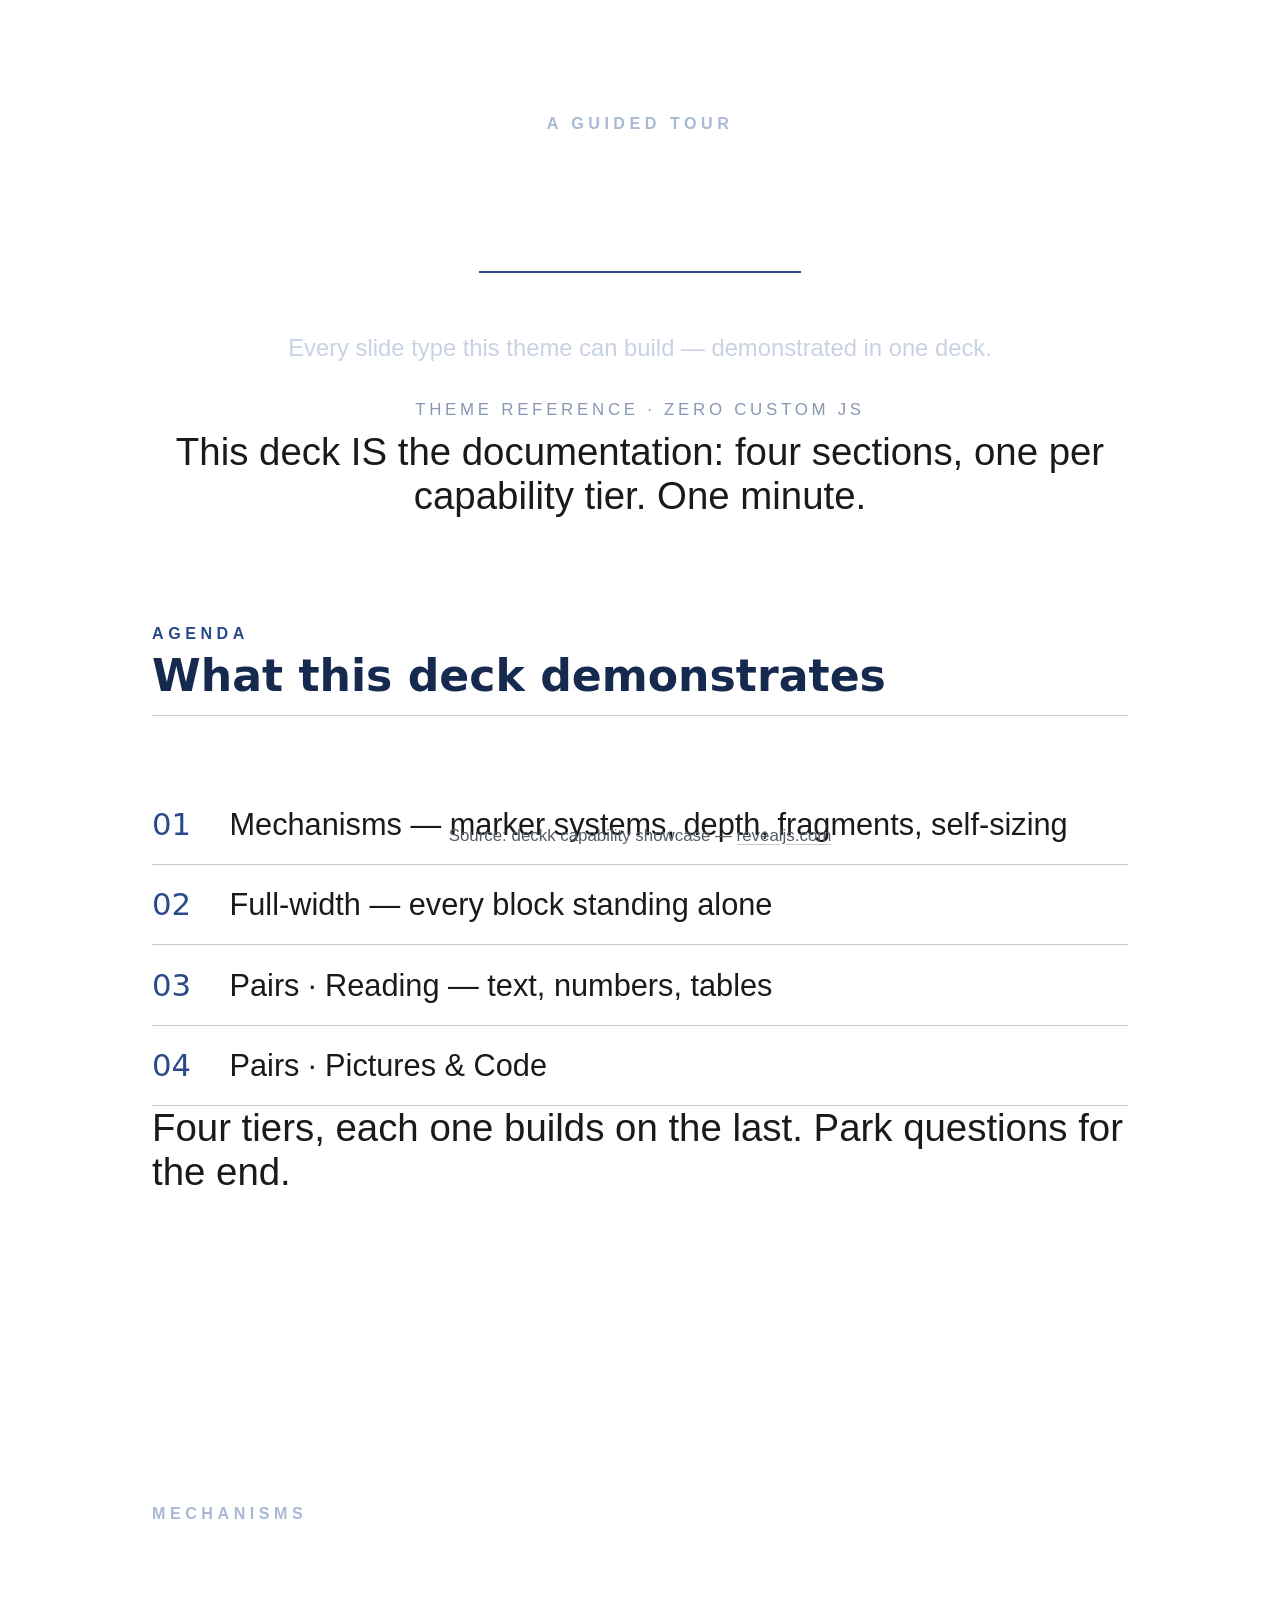
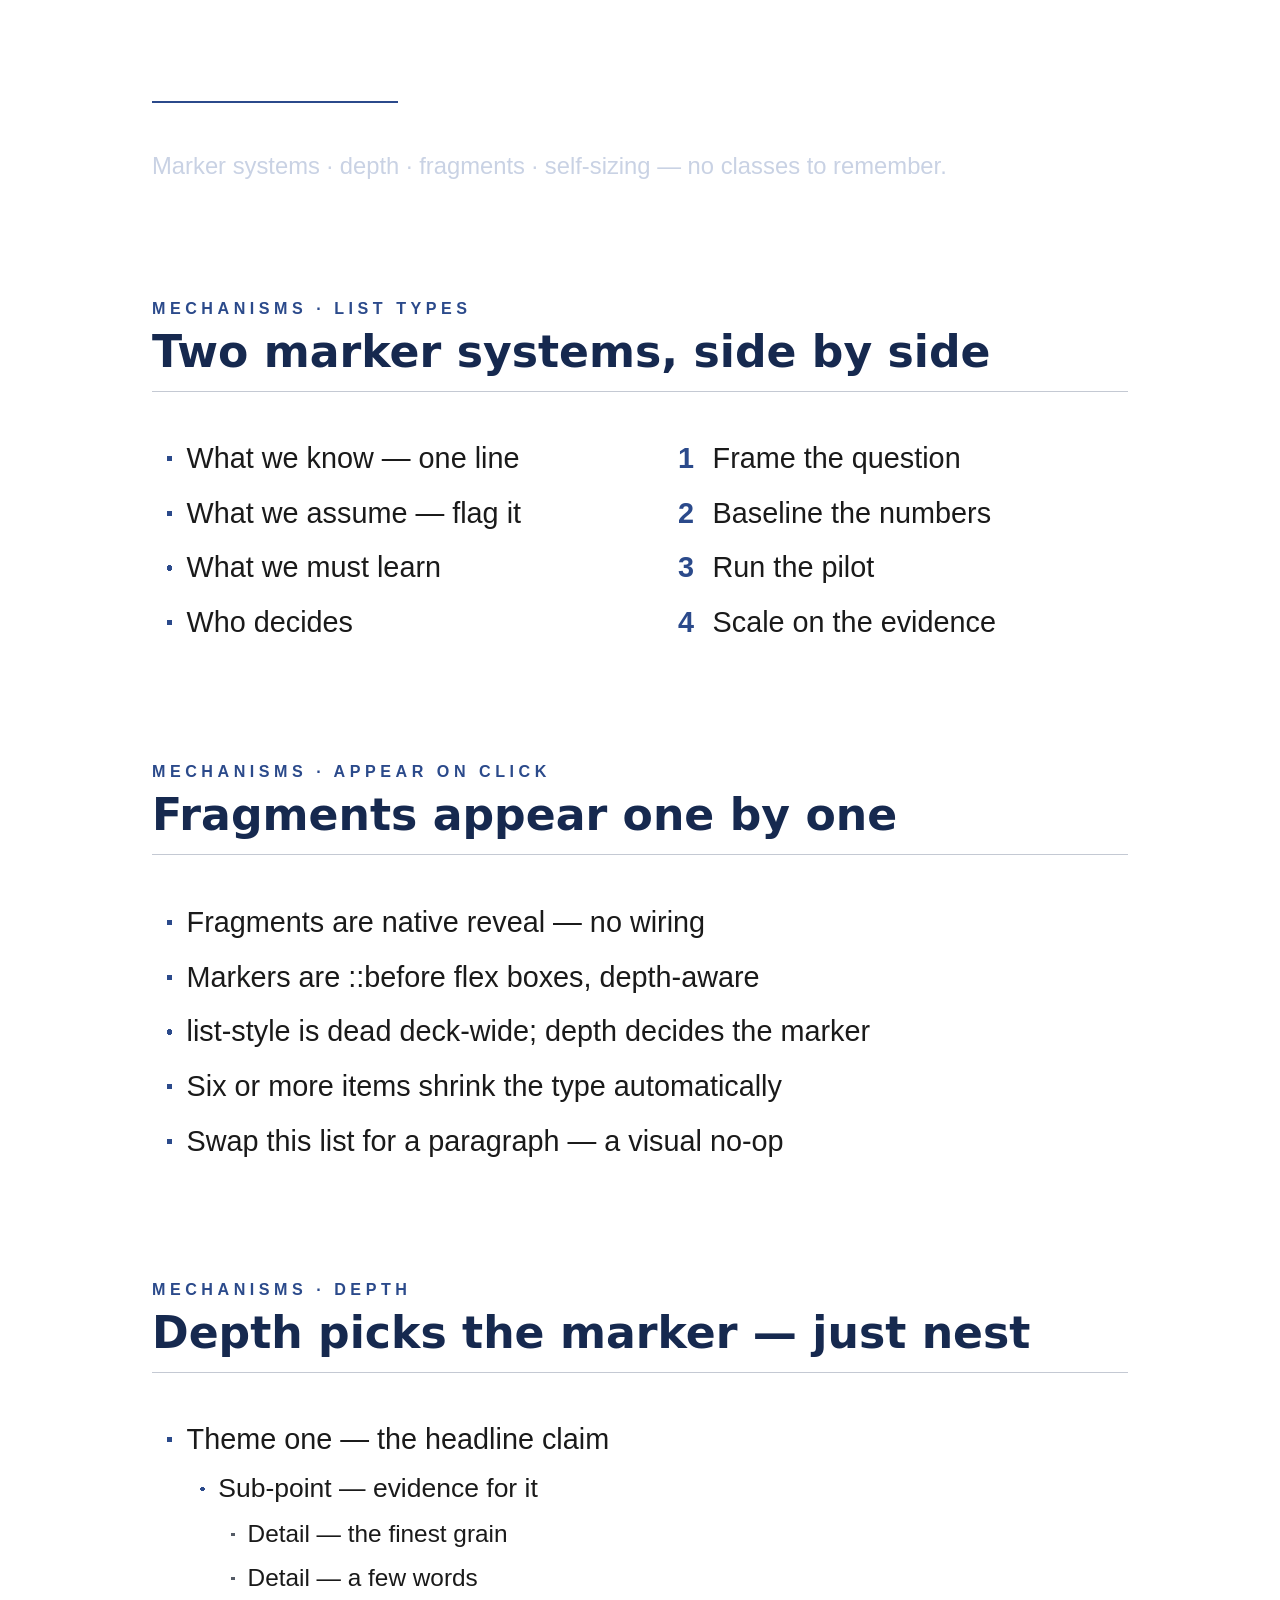
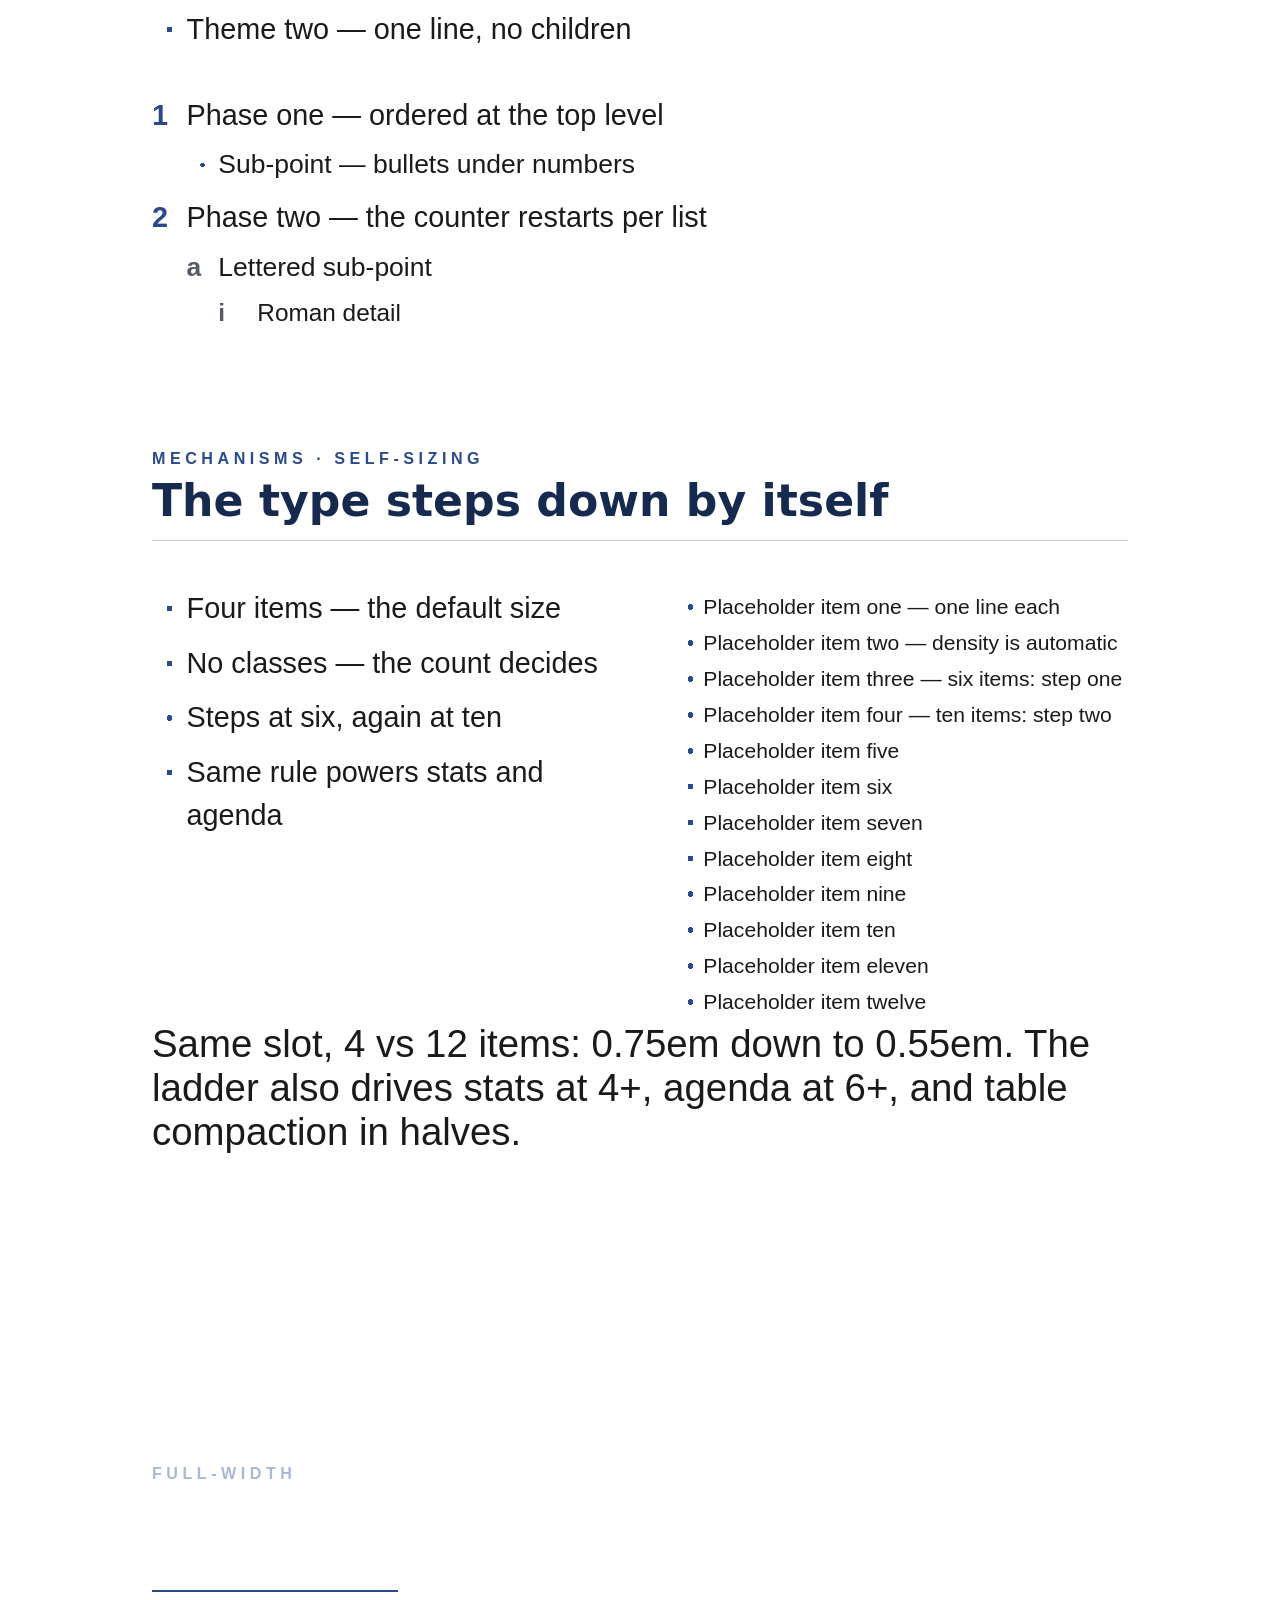
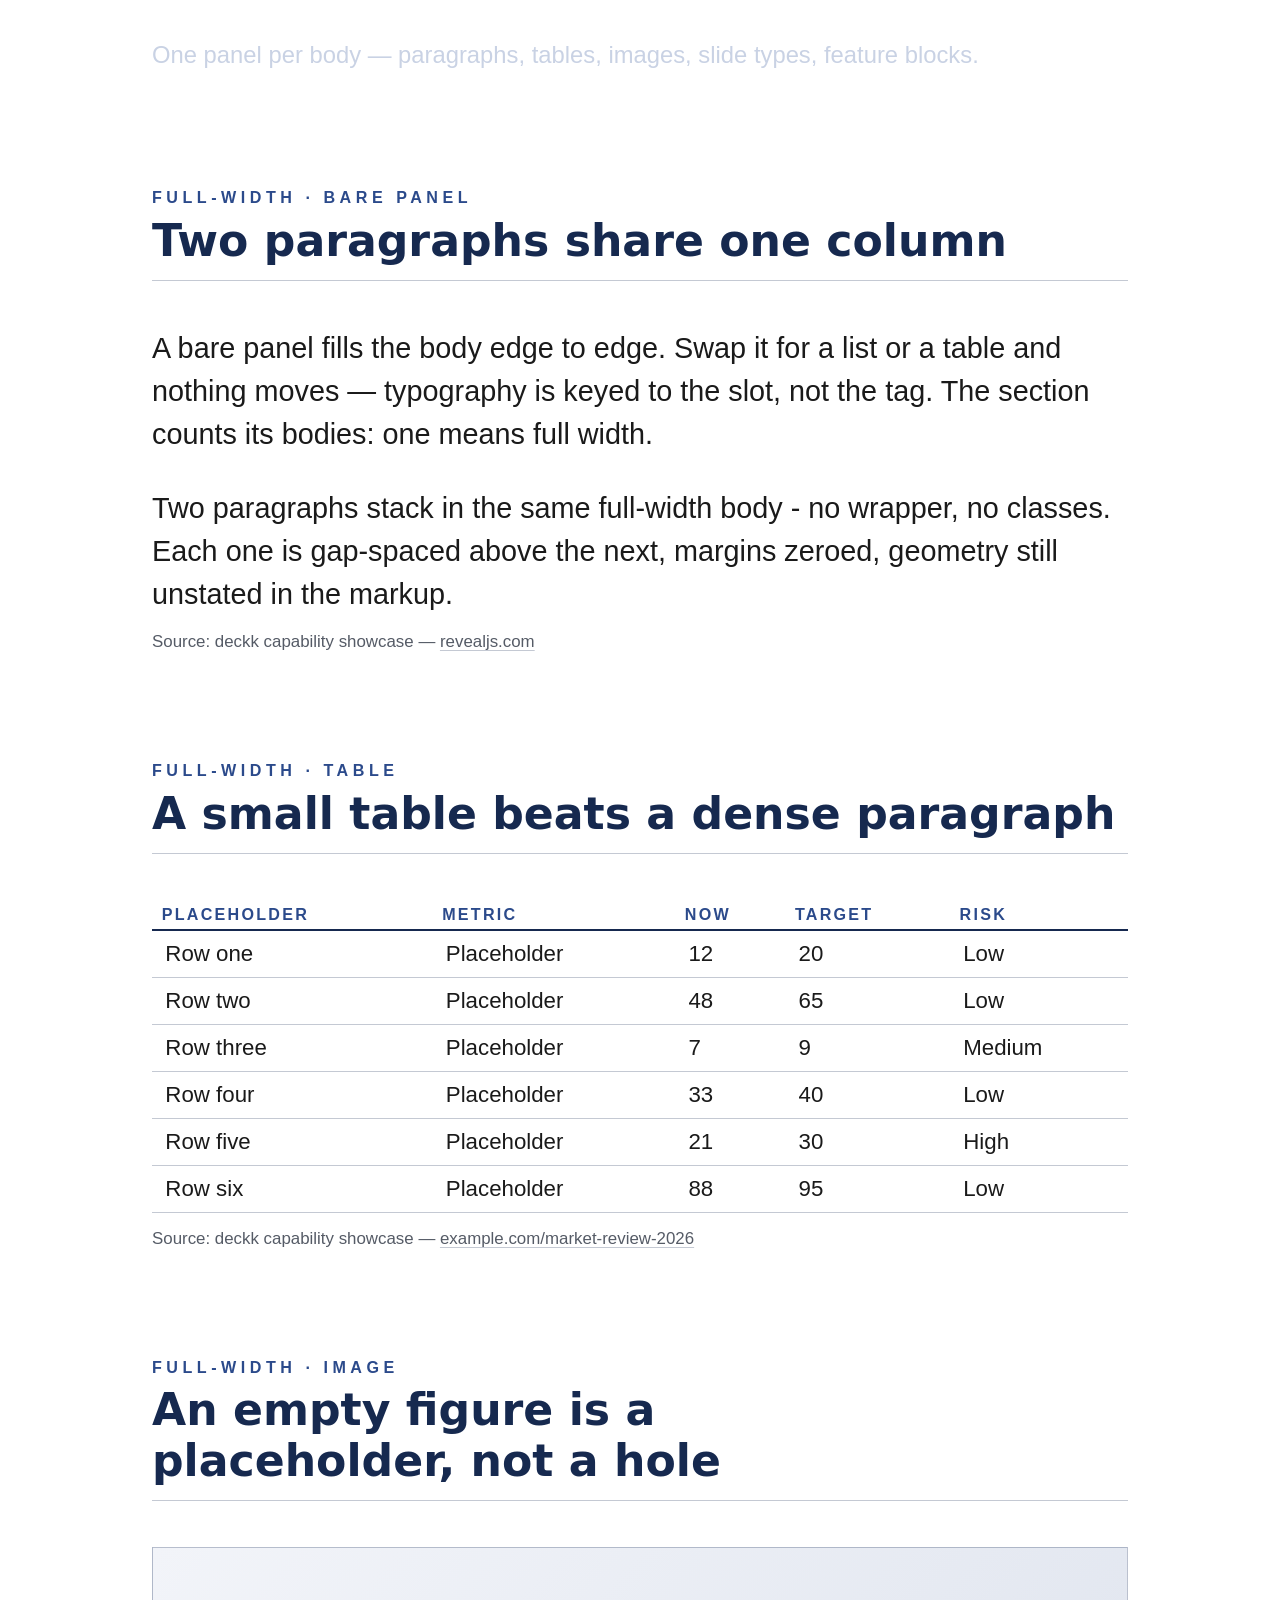
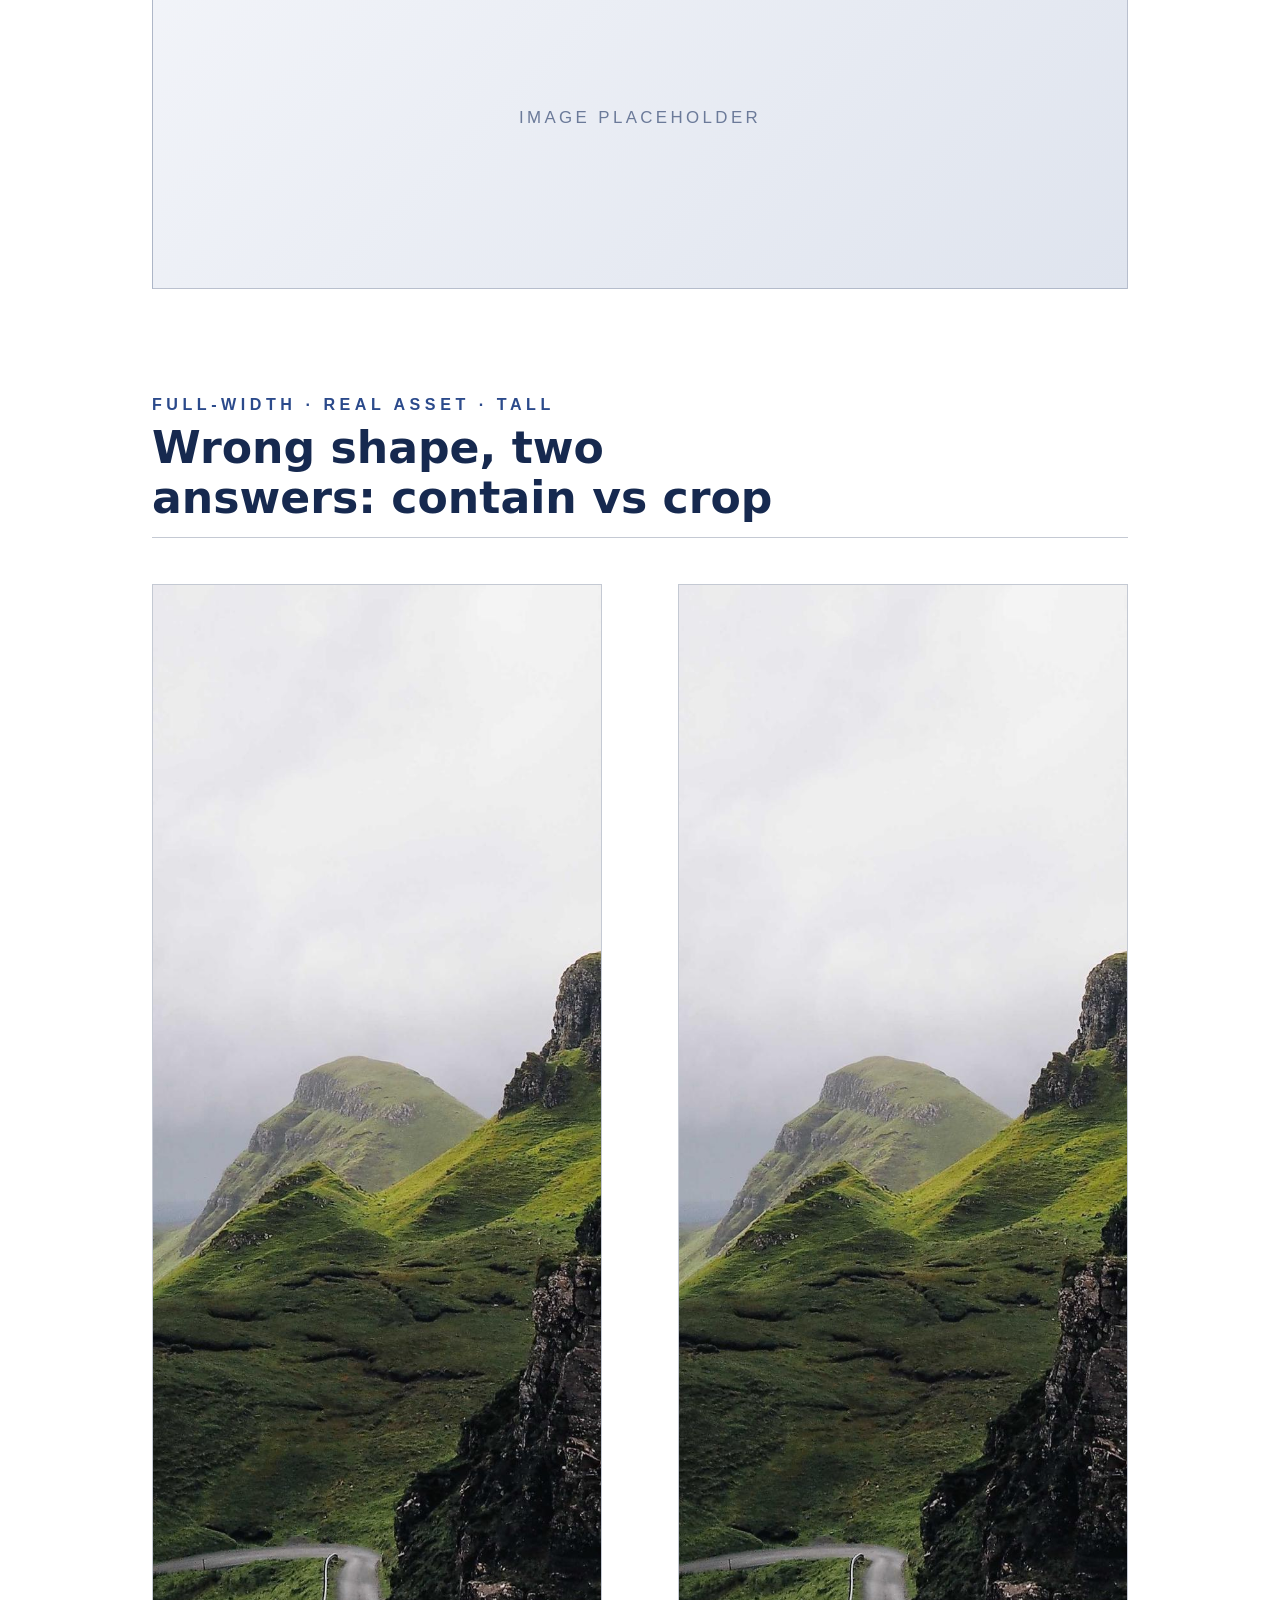
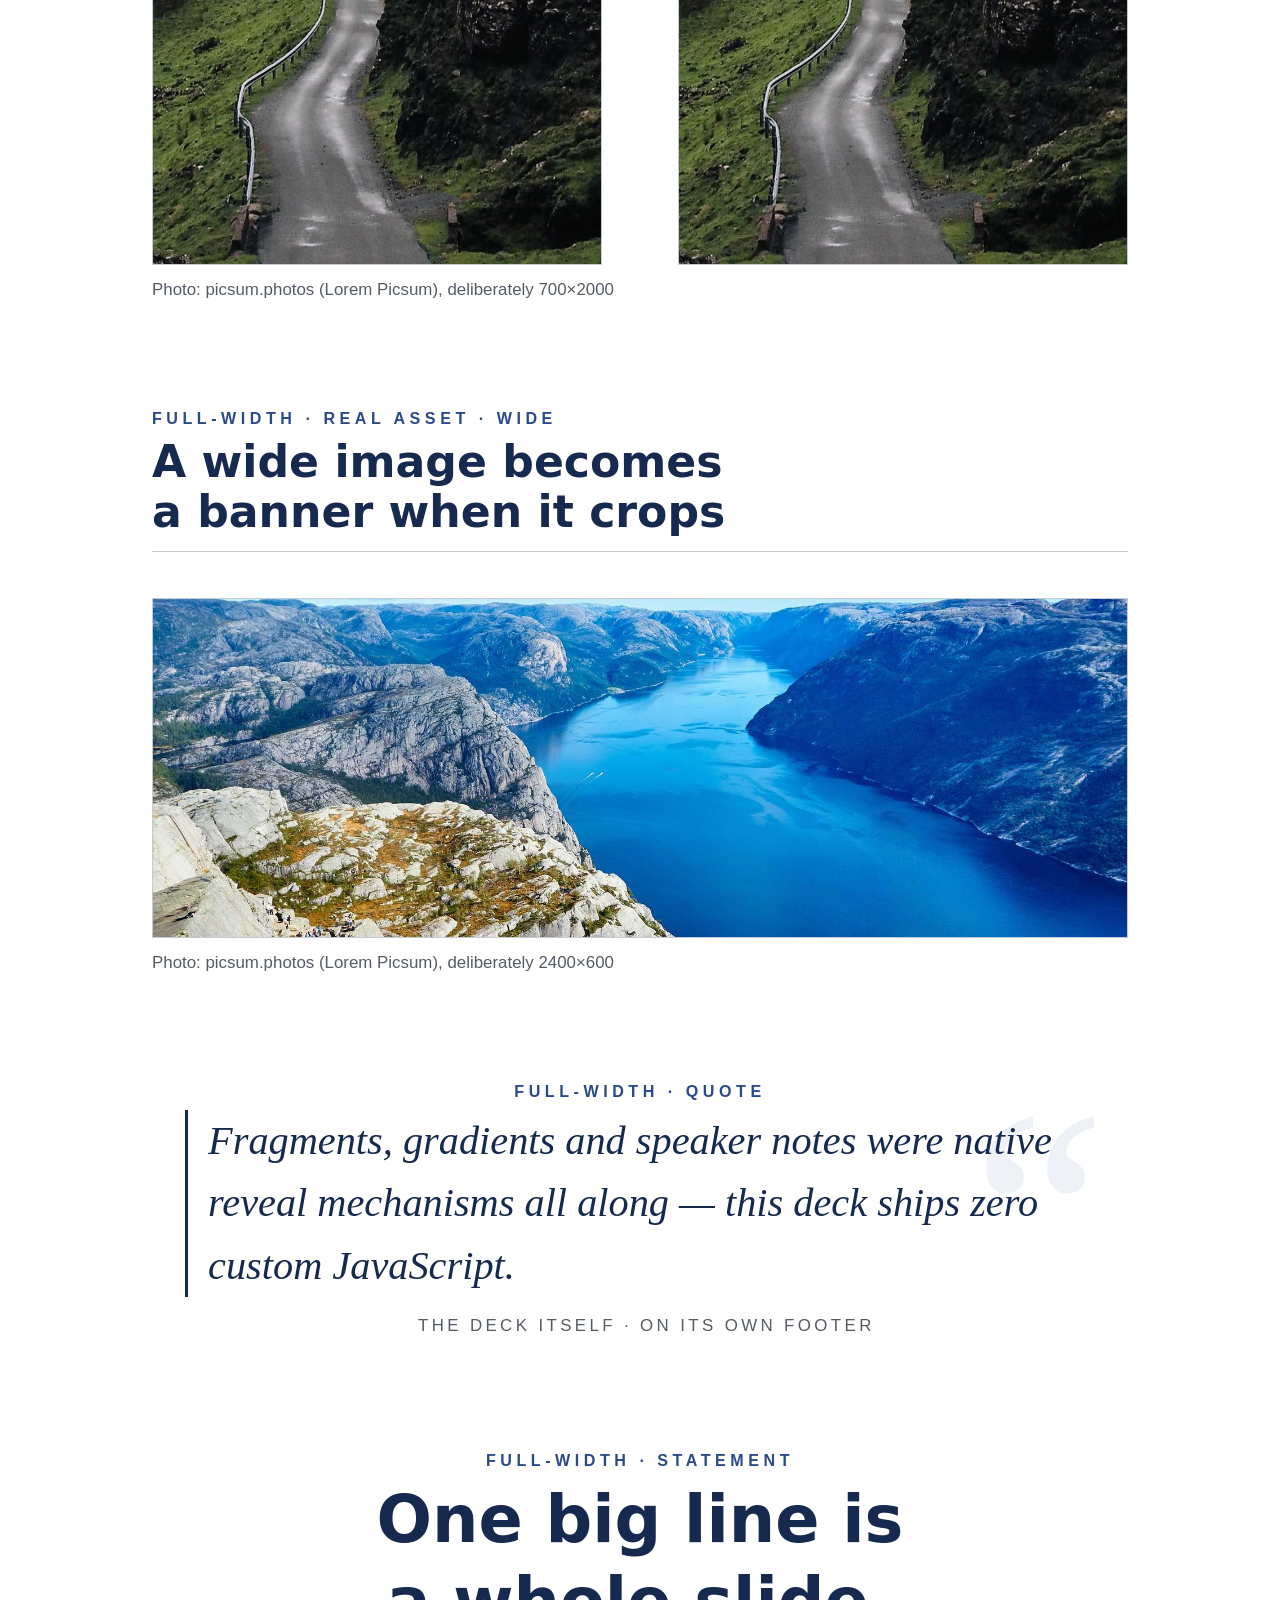
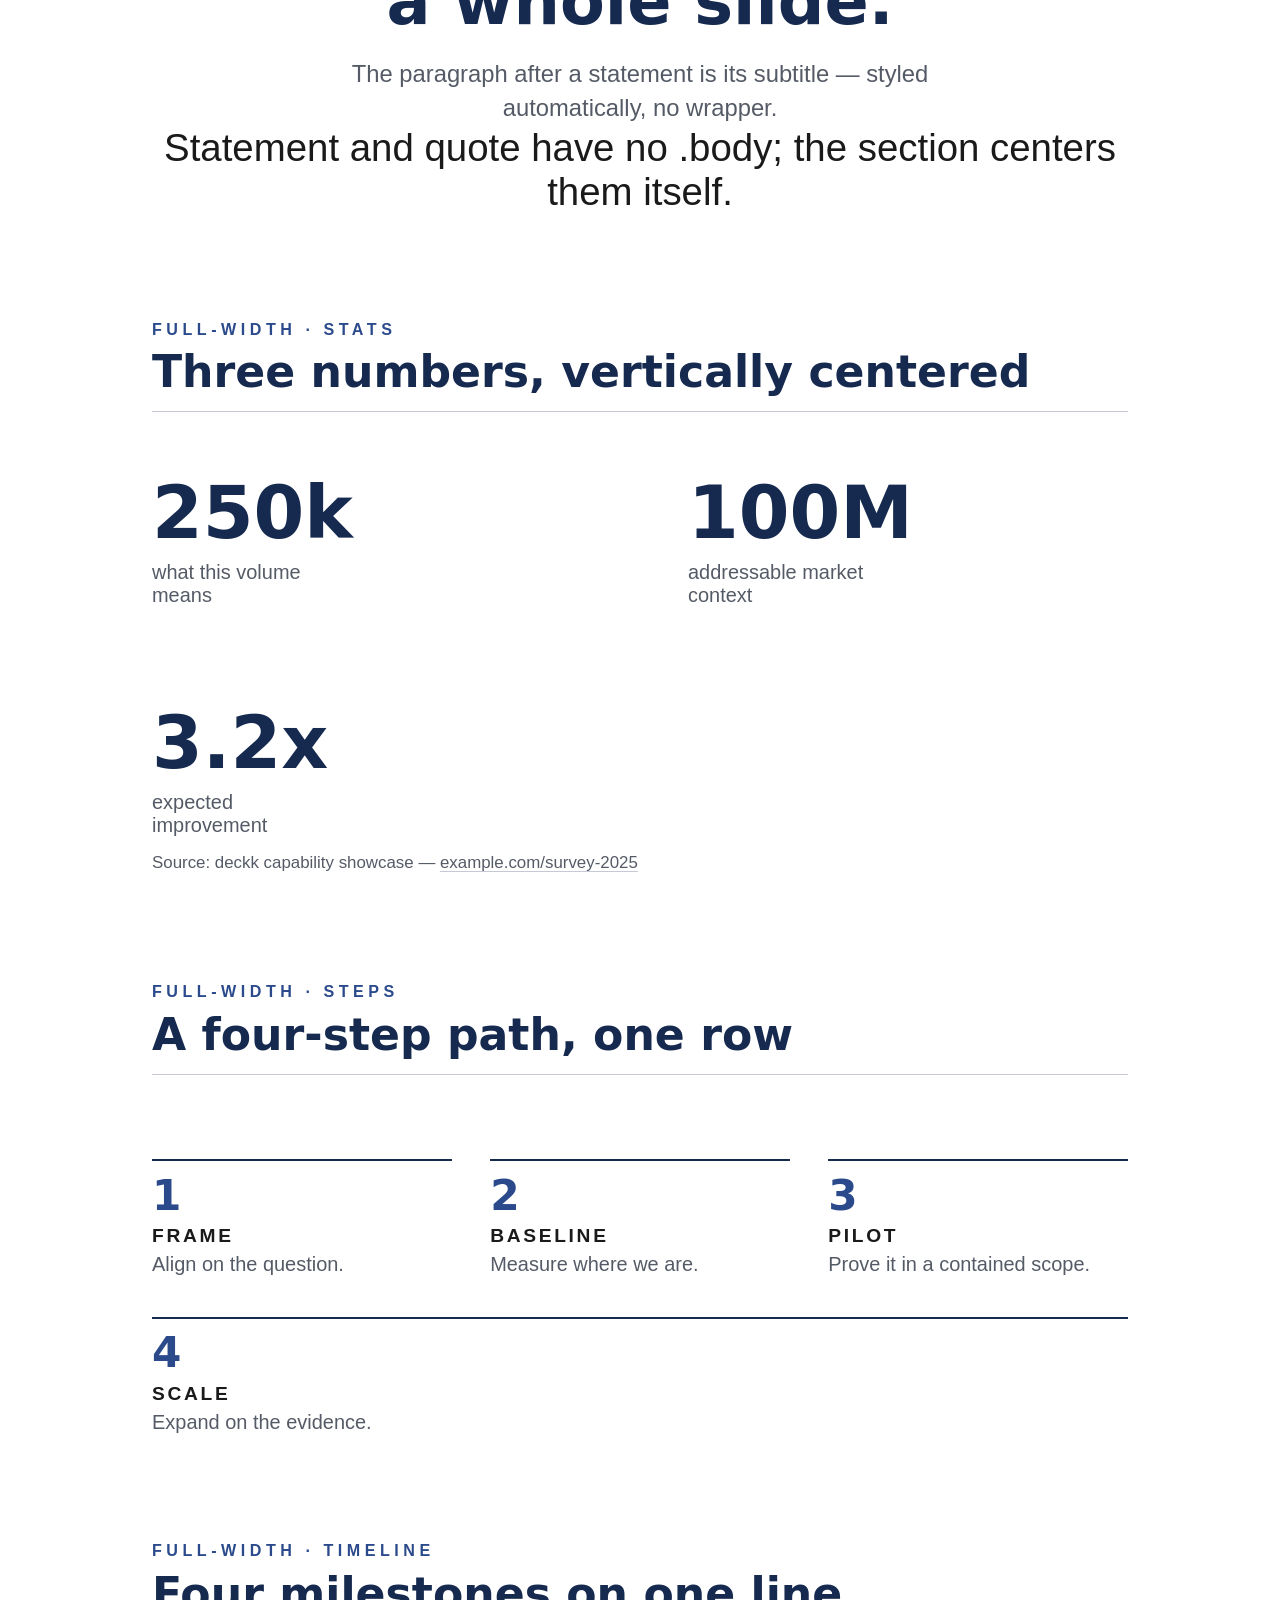
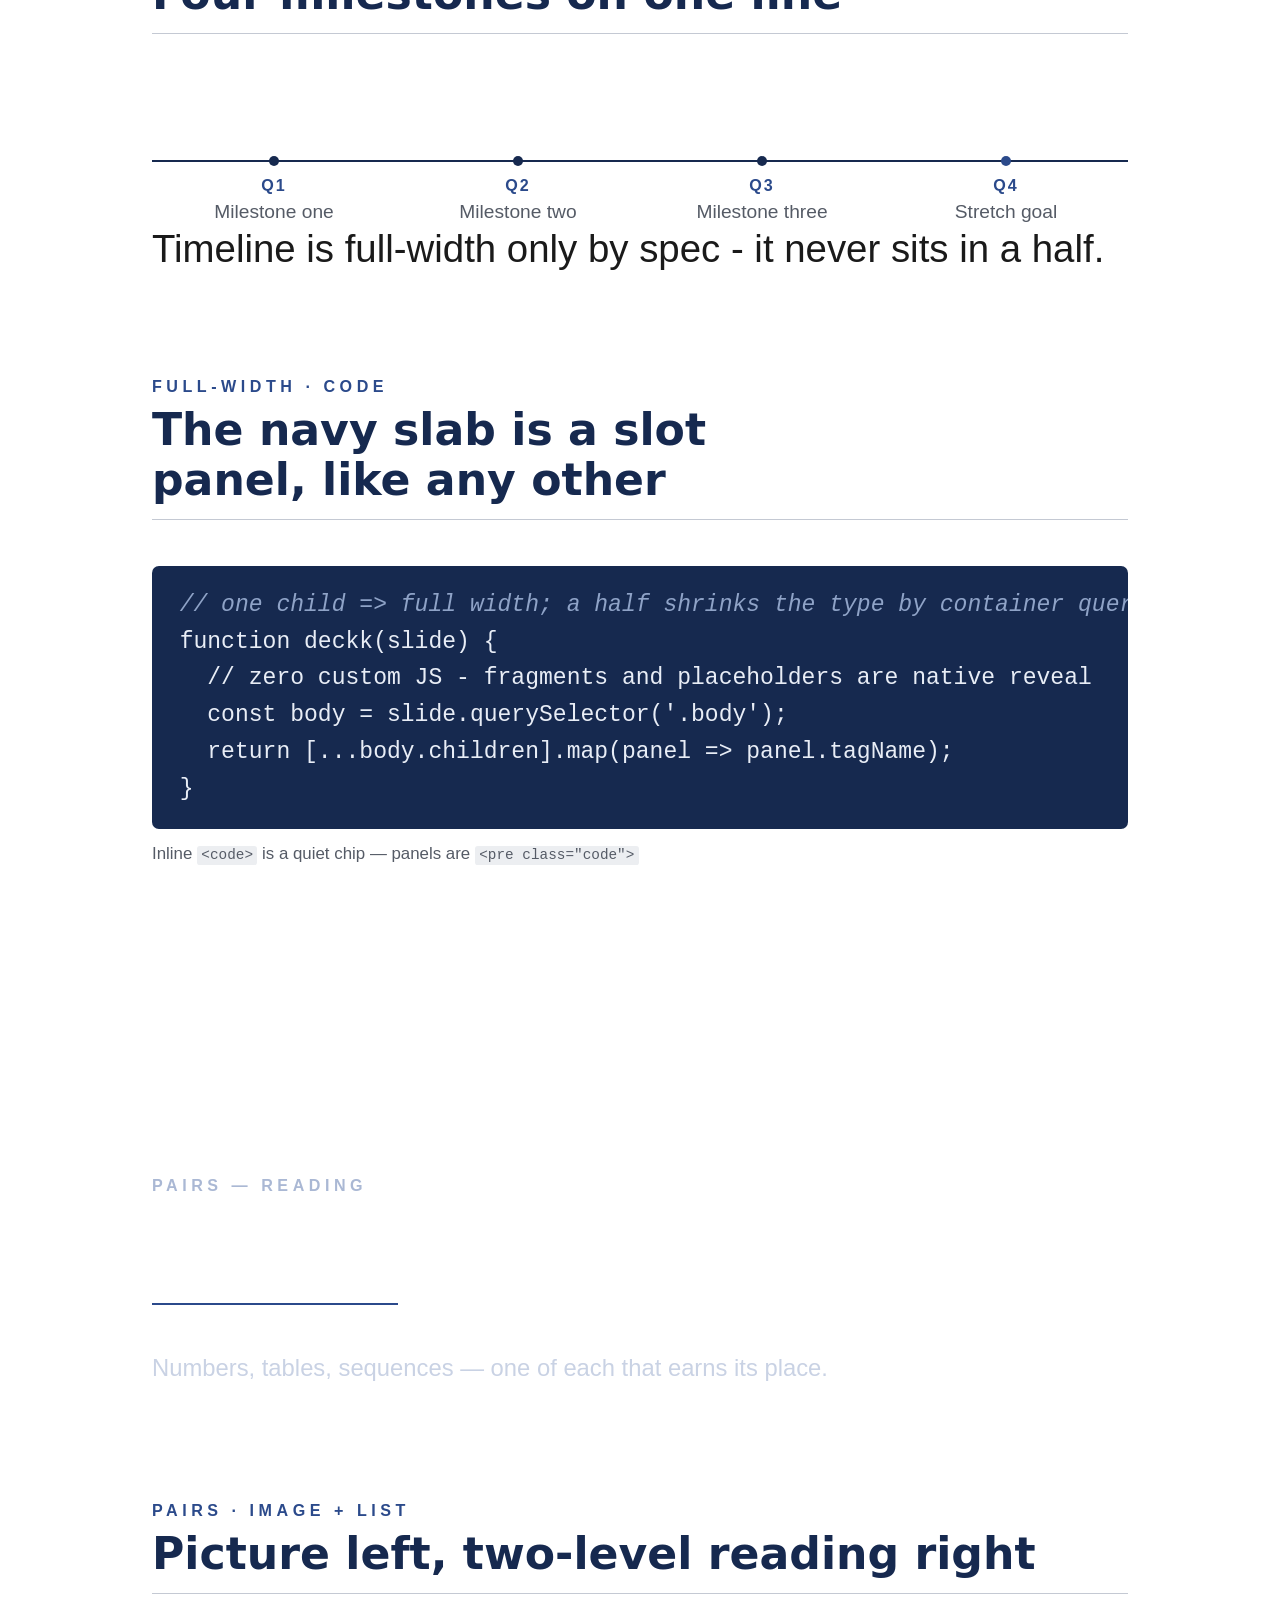
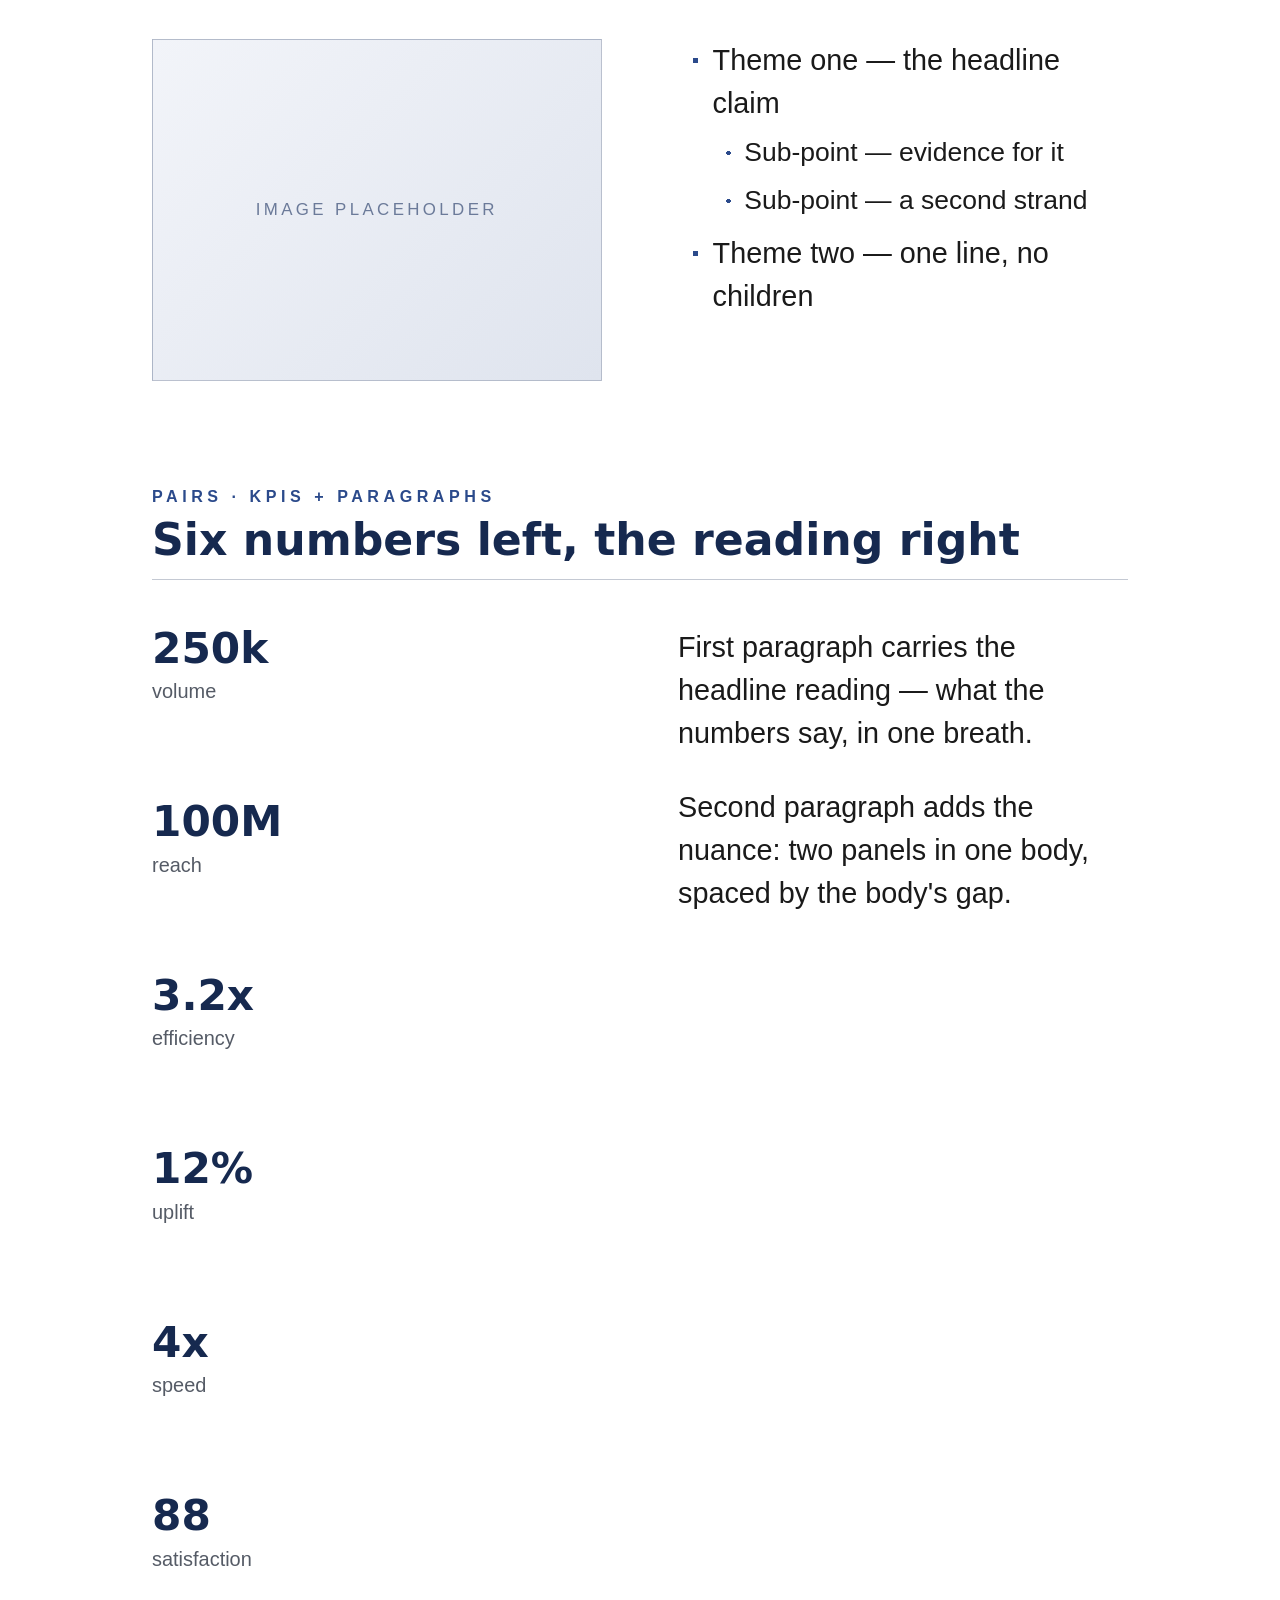
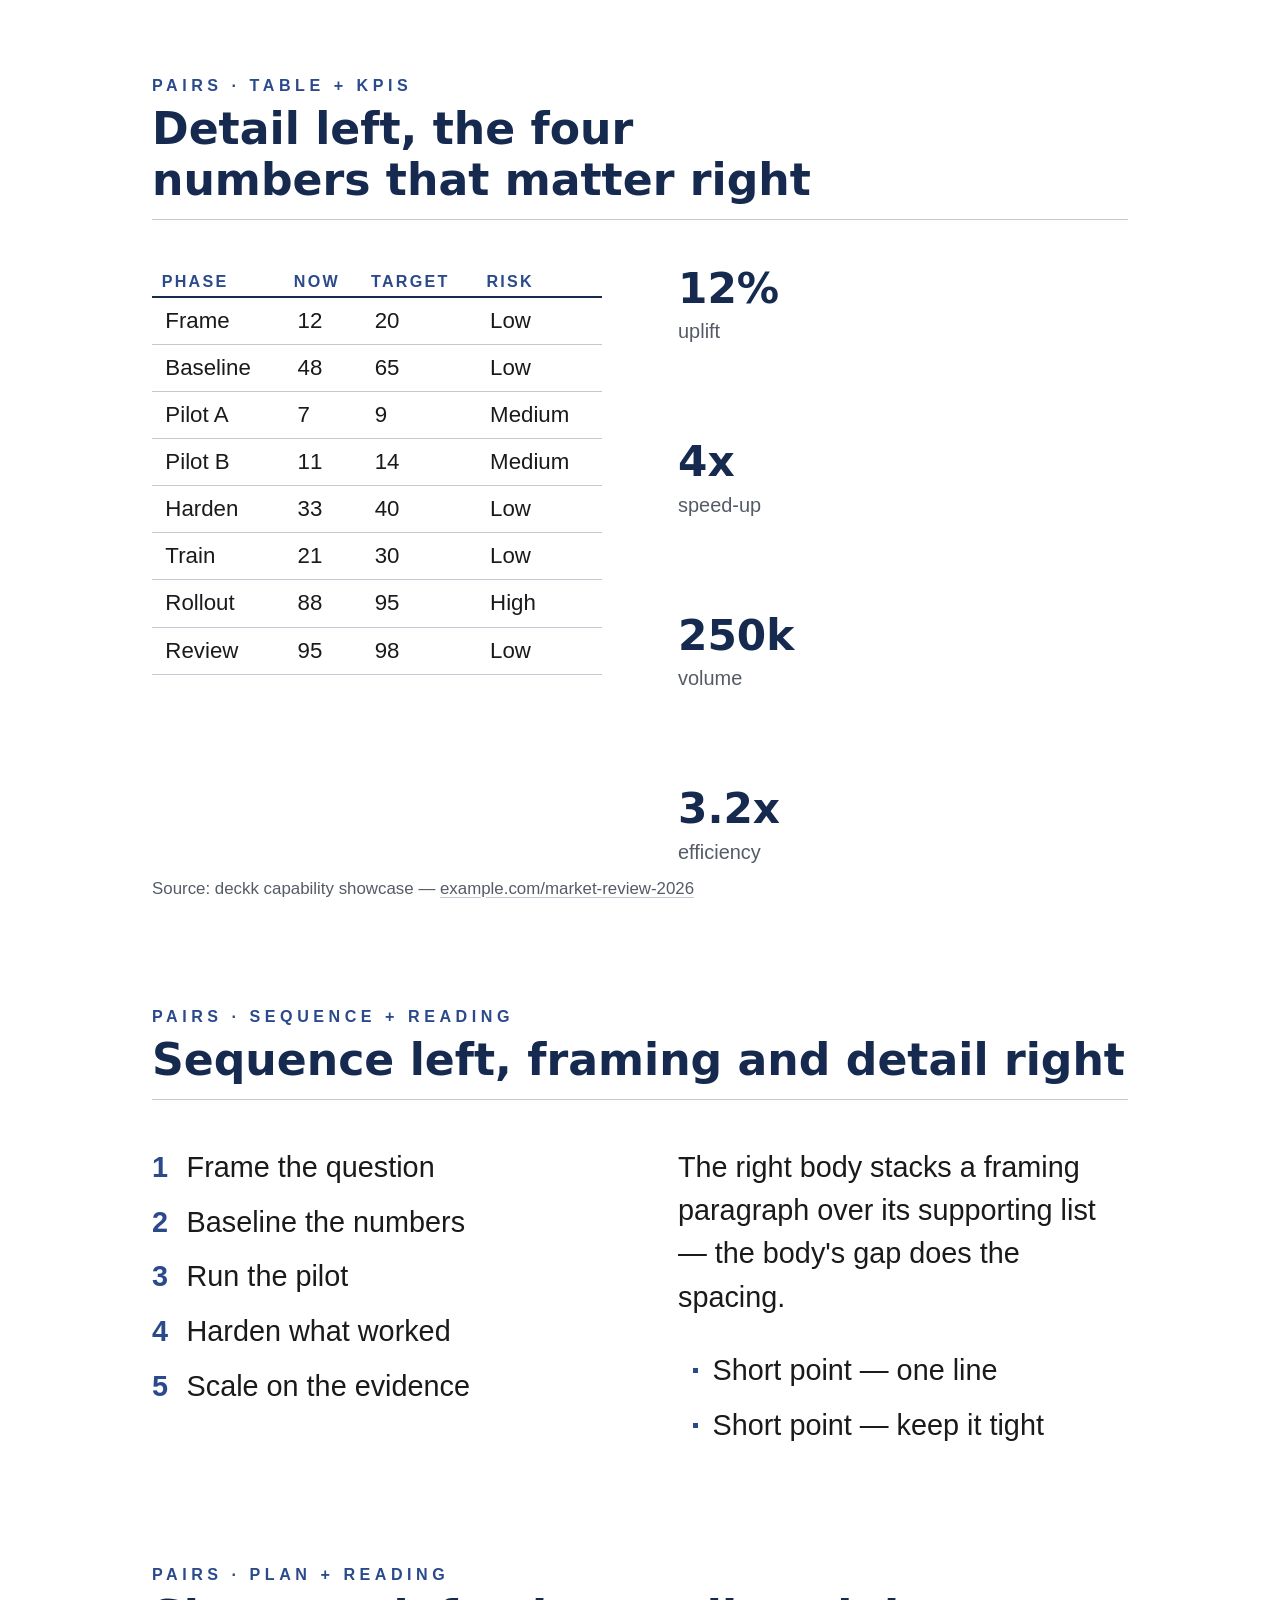
==== commit 086a5aee: "Larger size." ====
--- a/index.html
+++ b/index.html
@@ -596,10 +596,10 @@
             </div>
           </section>
 
-          <!-- plan (6 steps) | 3 paragraphs, one per click -->
+          <!-- plan (6 steps) | 3 paragraphs -->
           <section>
             <p class="kicker">Pairs &middot; Plan + Reading</p>
-            <h2>Six steps left, the reading appears on click</h2>
+            <h2>Six steps left, the reading right</h2>
             <div class="body">
               <div class="steps">
                 <div>
@@ -635,11 +635,11 @@
               </div>
             </div>
             <div class="body">
-              <p class="fragment">Paragraph one: where the plan starts and why it starts there.</p>
-              <p class="fragment">Paragraph two: what the middle of the plan proves, and to whom.</p>
-              <p class="fragment">Paragraph three: what scale costs, and what gates it.</p>
-            </div>
-            <aside class="notes">Fragments work on any element - here, one paragraph per click.</aside>
+              <p>Paragraph one: where the plan starts and why it starts there.</p>
+              <p>Paragraph two: what the middle of the plan proves, and to whom.</p>
+              <p>Paragraph three: what scale costs, and what gates it.</p>
+            </div>
+            <aside class="notes">Feature block left, plain reading right - fragments are demoed on the earlier slides.</aside>
           </section>
         </section>
 
--- a/theme.css
+++ b/theme.css
@@ -56,7 +56,7 @@
   --r-heading-color: var(--navy);
   --r-link-color: var(--navy-mid);
 
-  font-size: 32px;
+  font-size: 38.4px;
   font-family: var(--sans);
   color: var(--ink);
   text-align: left;
@@ -233,6 +233,13 @@
 .reveal section:has(> .body ~ .body) > .body {
   grid-row: 3;
 } /* col 1 / 2 by auto-placement */
+/* Paired halves: the FIRST panel must start flush with the neighbor's
+   first panel. Per-block margin nudges (steps 1em, stats 0.4em,
+   timeline 2em - later in source order than the slot's margin:0)
+   would offset the left top edge below the right paragraph top. */
+.reveal section:has(> .body ~ .body) > .body > :first-child {
+  margin-top: 0;
+}
 .reveal section:has(> .body ~ .body) > :where(footer, aside) {
   grid-area: 4 / 1 / 5 / 3;
 }
@@ -331,7 +338,7 @@
   margin: 0.35em 0;
 }
 .reveal .body > :where(ul, ol):has(> li:nth-child(n + 10)) > li {
-  margin: 0.25em 0;
+  margin: 0.2em 0;
 }
 /* first li's top margin escapes through the block panel (collapses through
    the ul edge) - zero it so a list's first line sits at slot top like a p */
@@ -353,7 +360,7 @@
 .reveal li {
   position: relative;
   padding-left: 1.2em;
-  margin: 0.5em 0;
+  margin: 0.4em 0;
 }
 .reveal li::before {
   content: "";
@@ -665,13 +672,13 @@
 .reveal .steps {
   display: flex;
   flex-wrap: wrap;
-  gap: 2em;
+  gap: 1em;
   margin-top: 1em;
 }
 .reveal .steps > * {
   flex: 1;
   border-top: 2px solid var(--navy);
-  padding-top: 0.5em;
+  padding-top: 0.25em;
   min-width: 0;
 }
 .reveal .steps > * > :first-child {
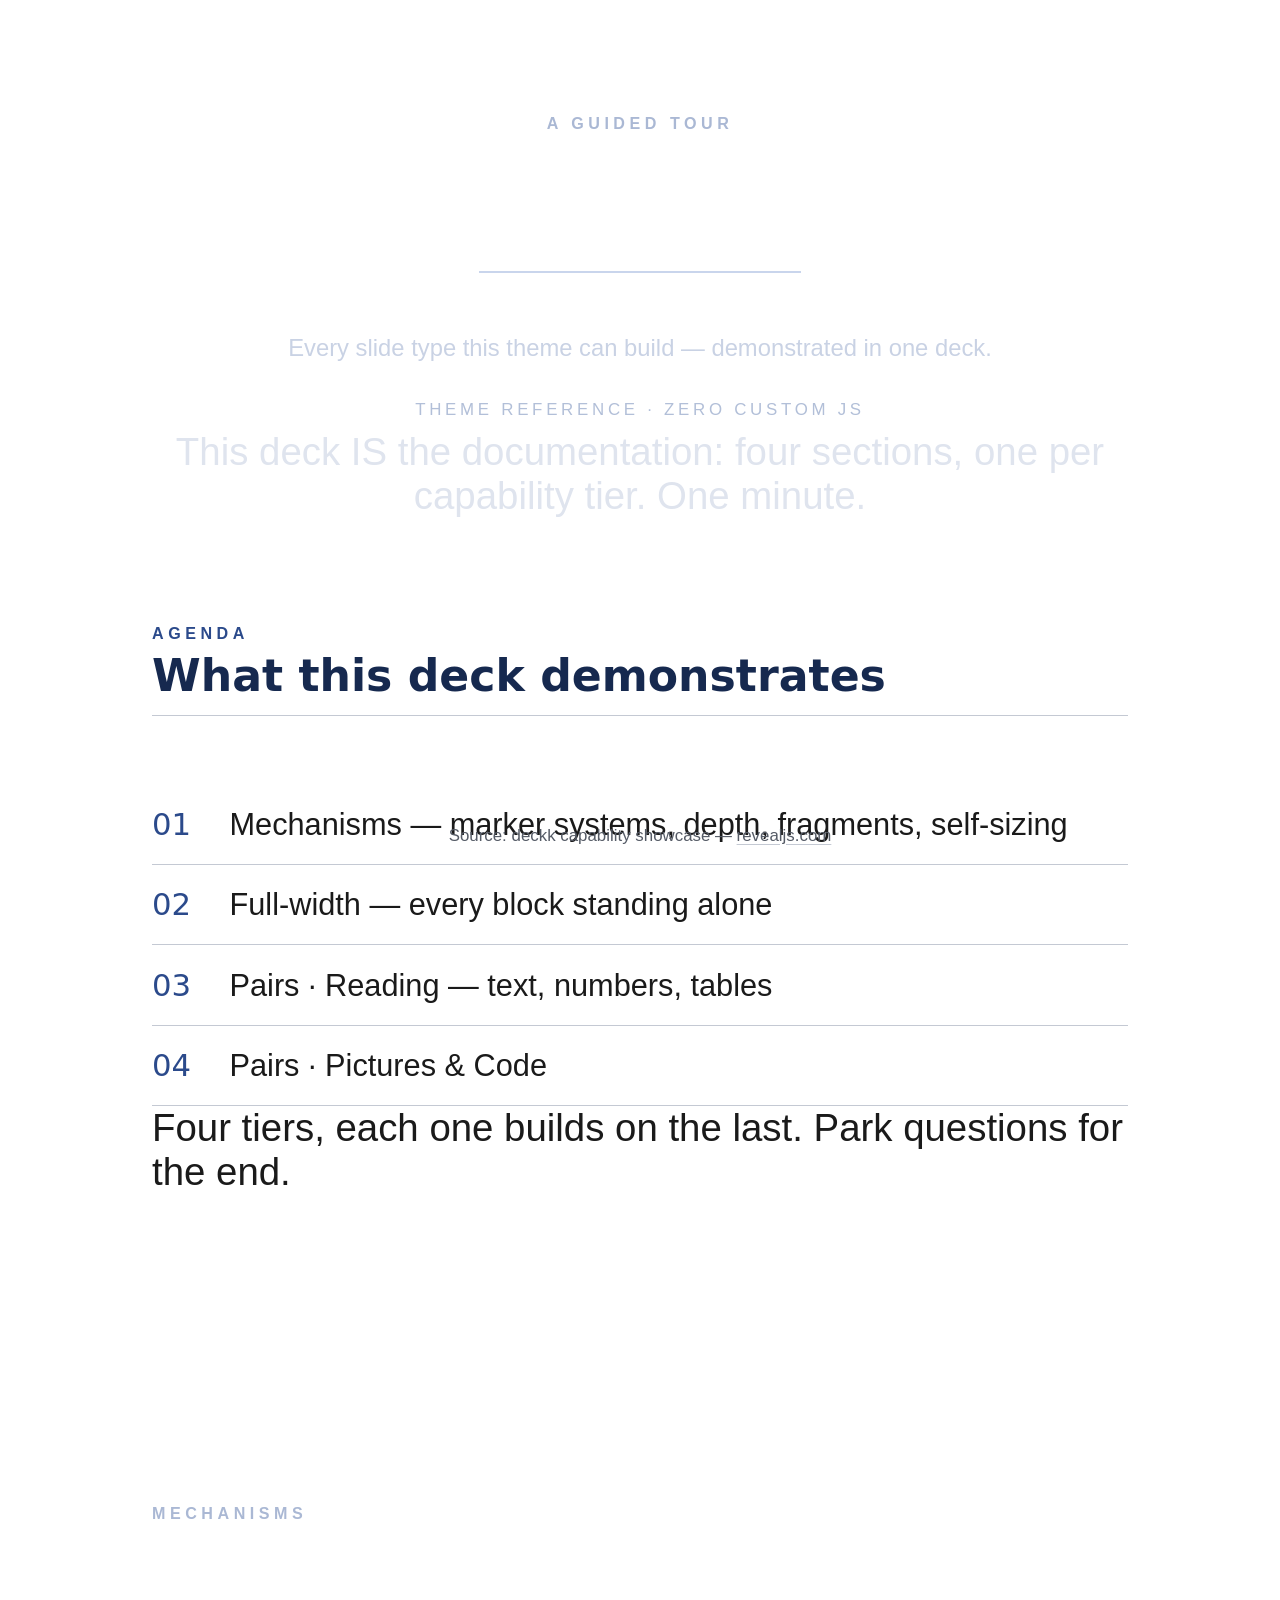
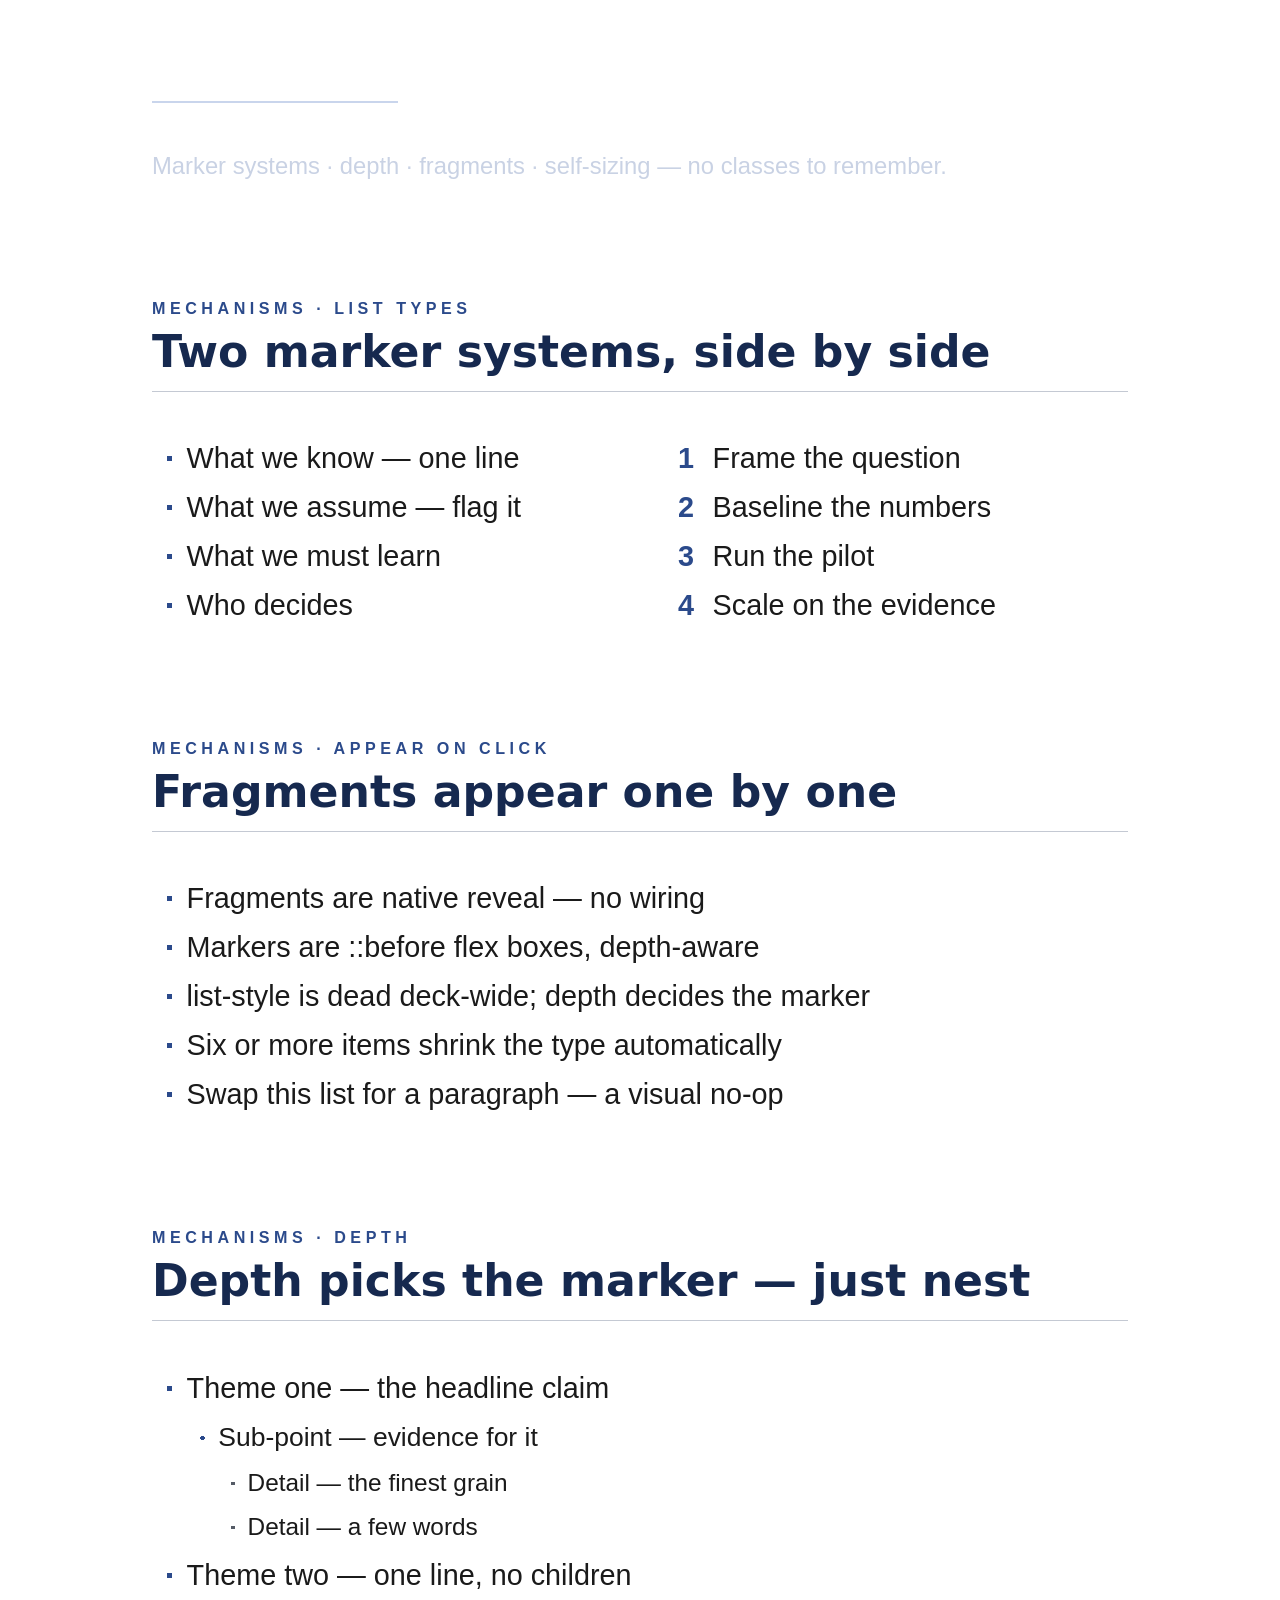
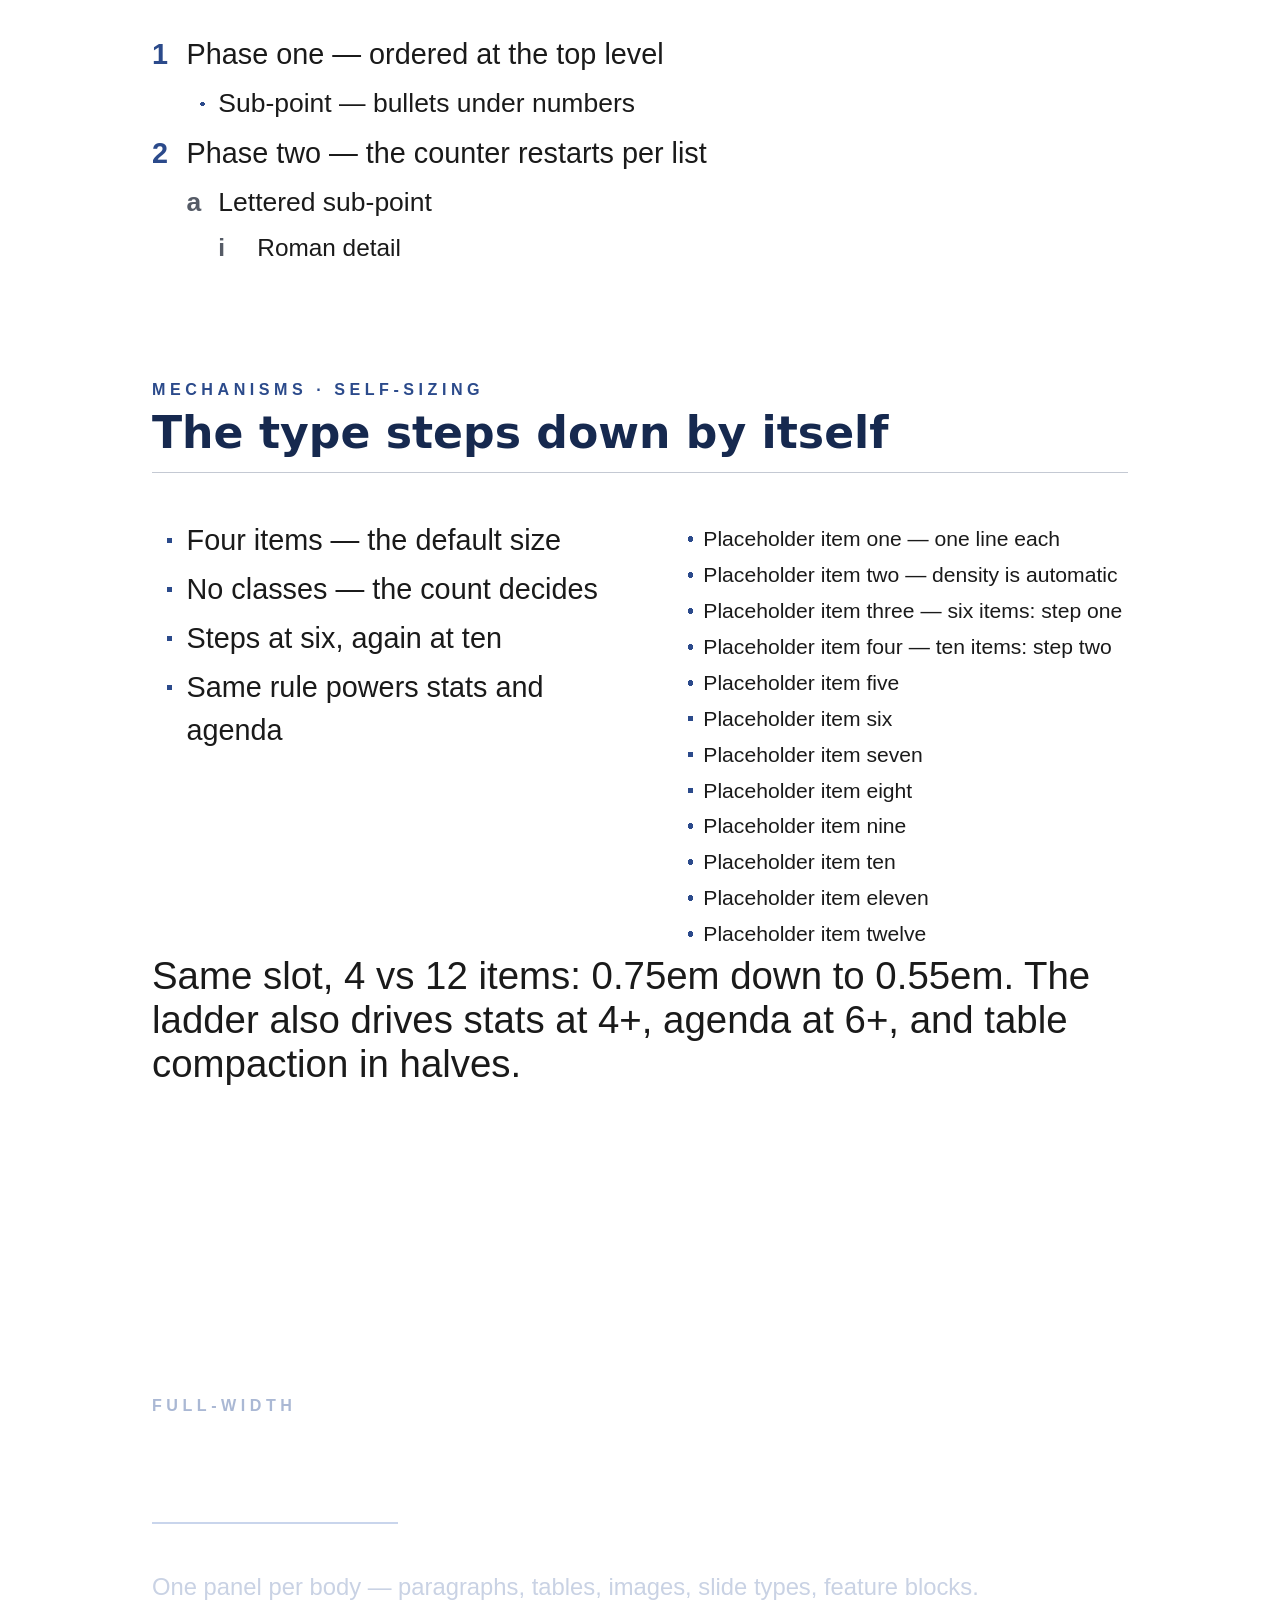
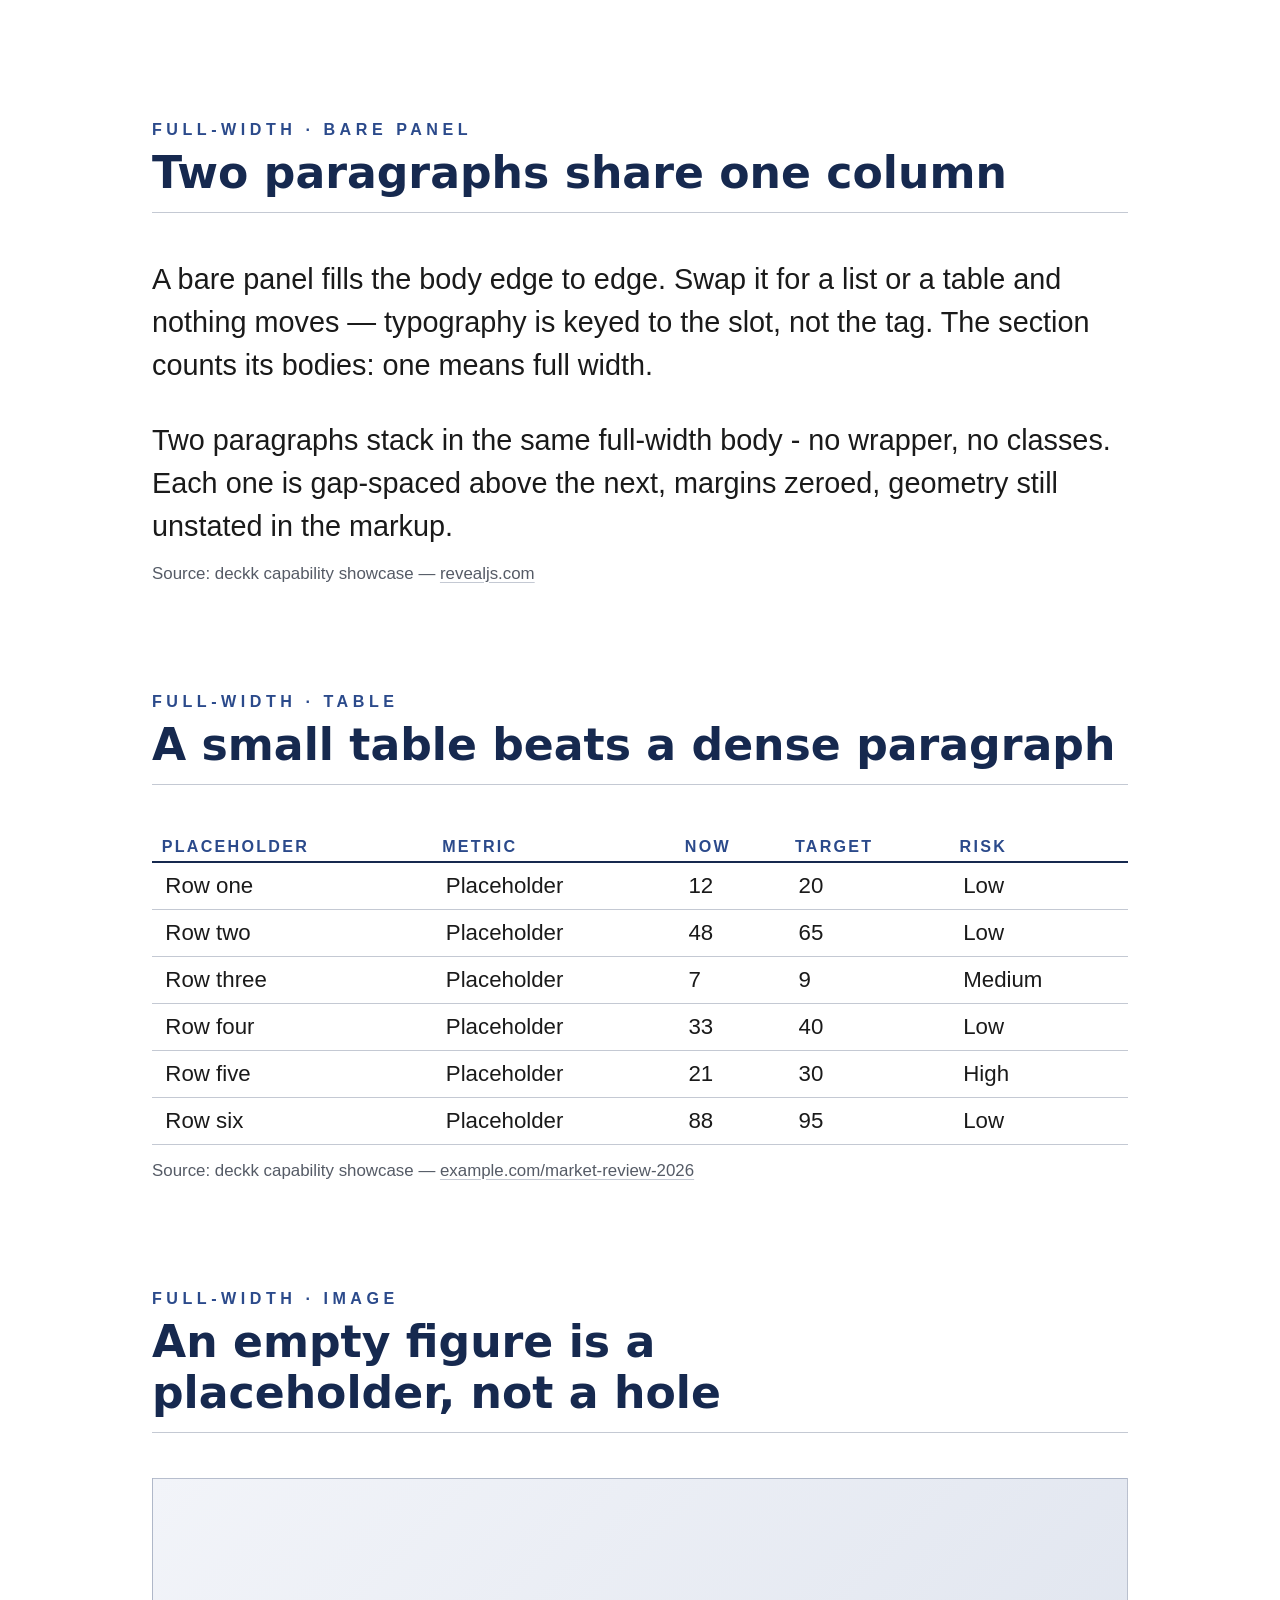
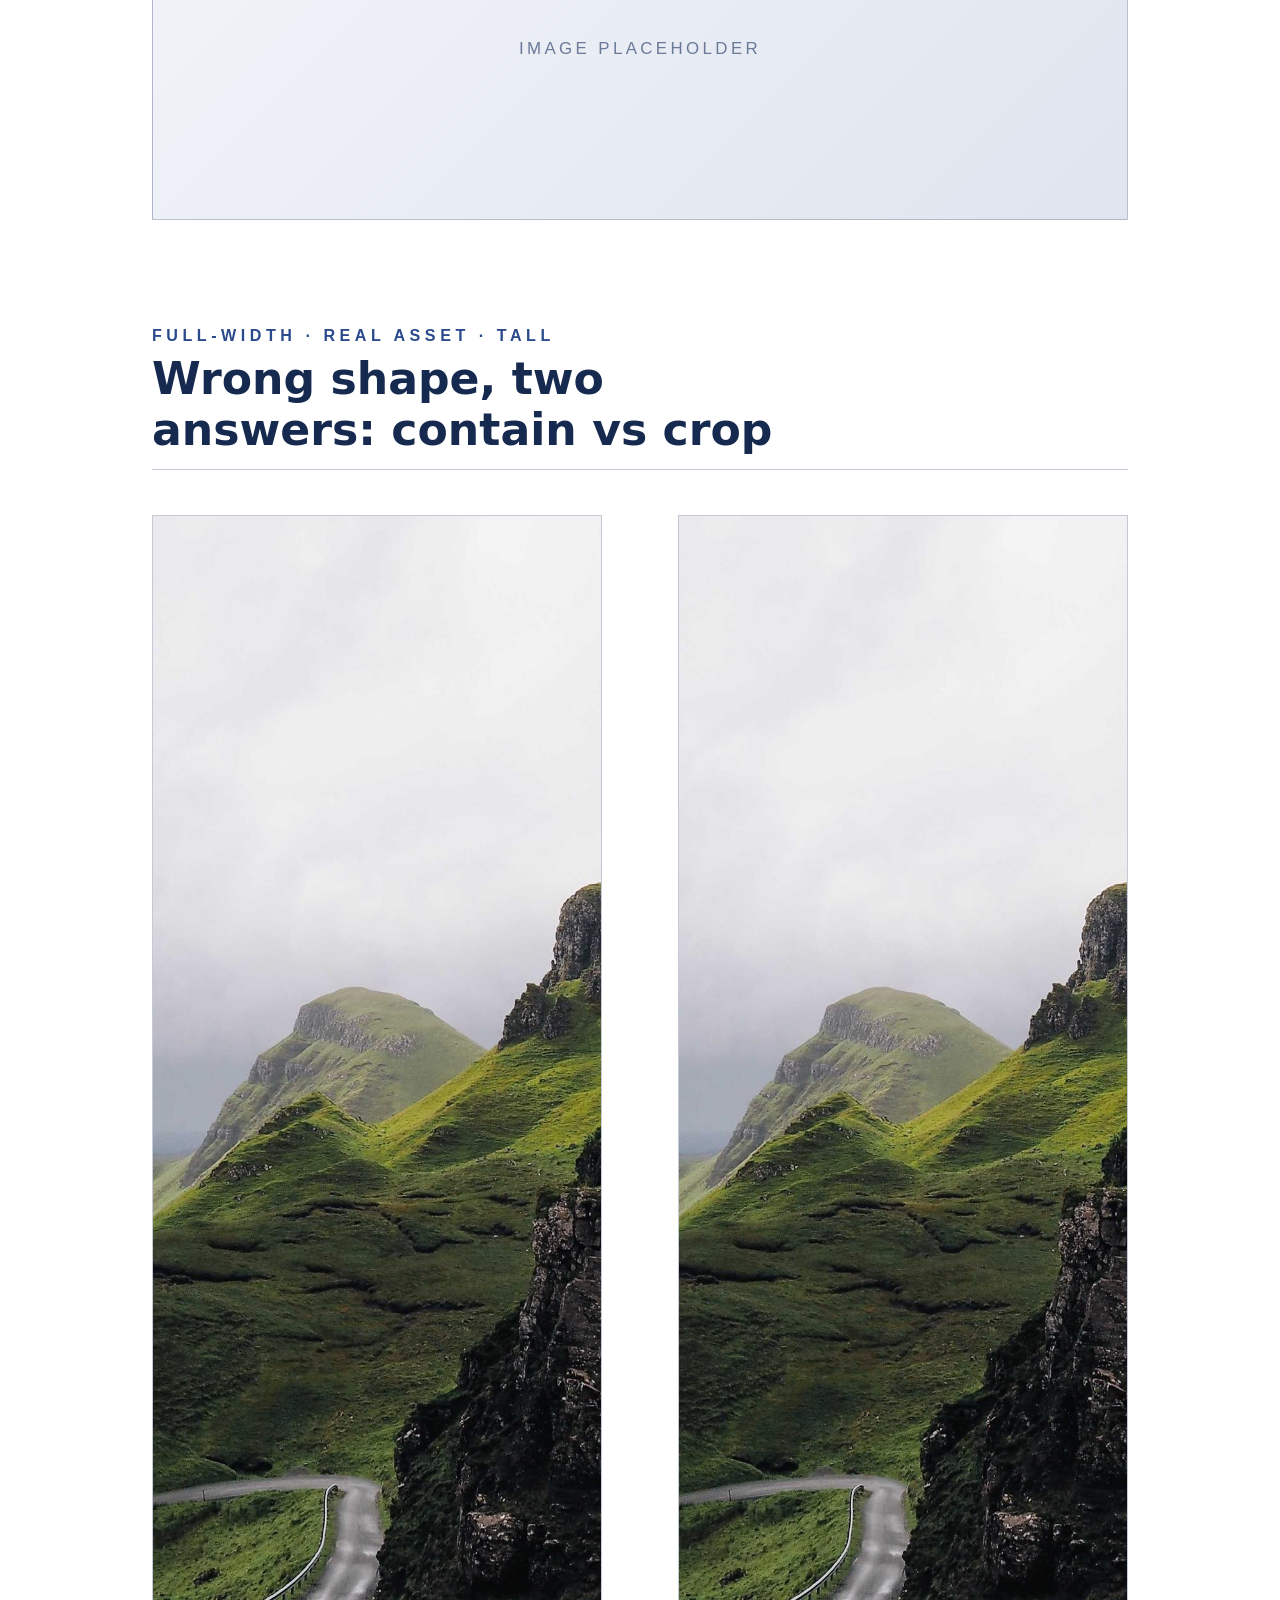
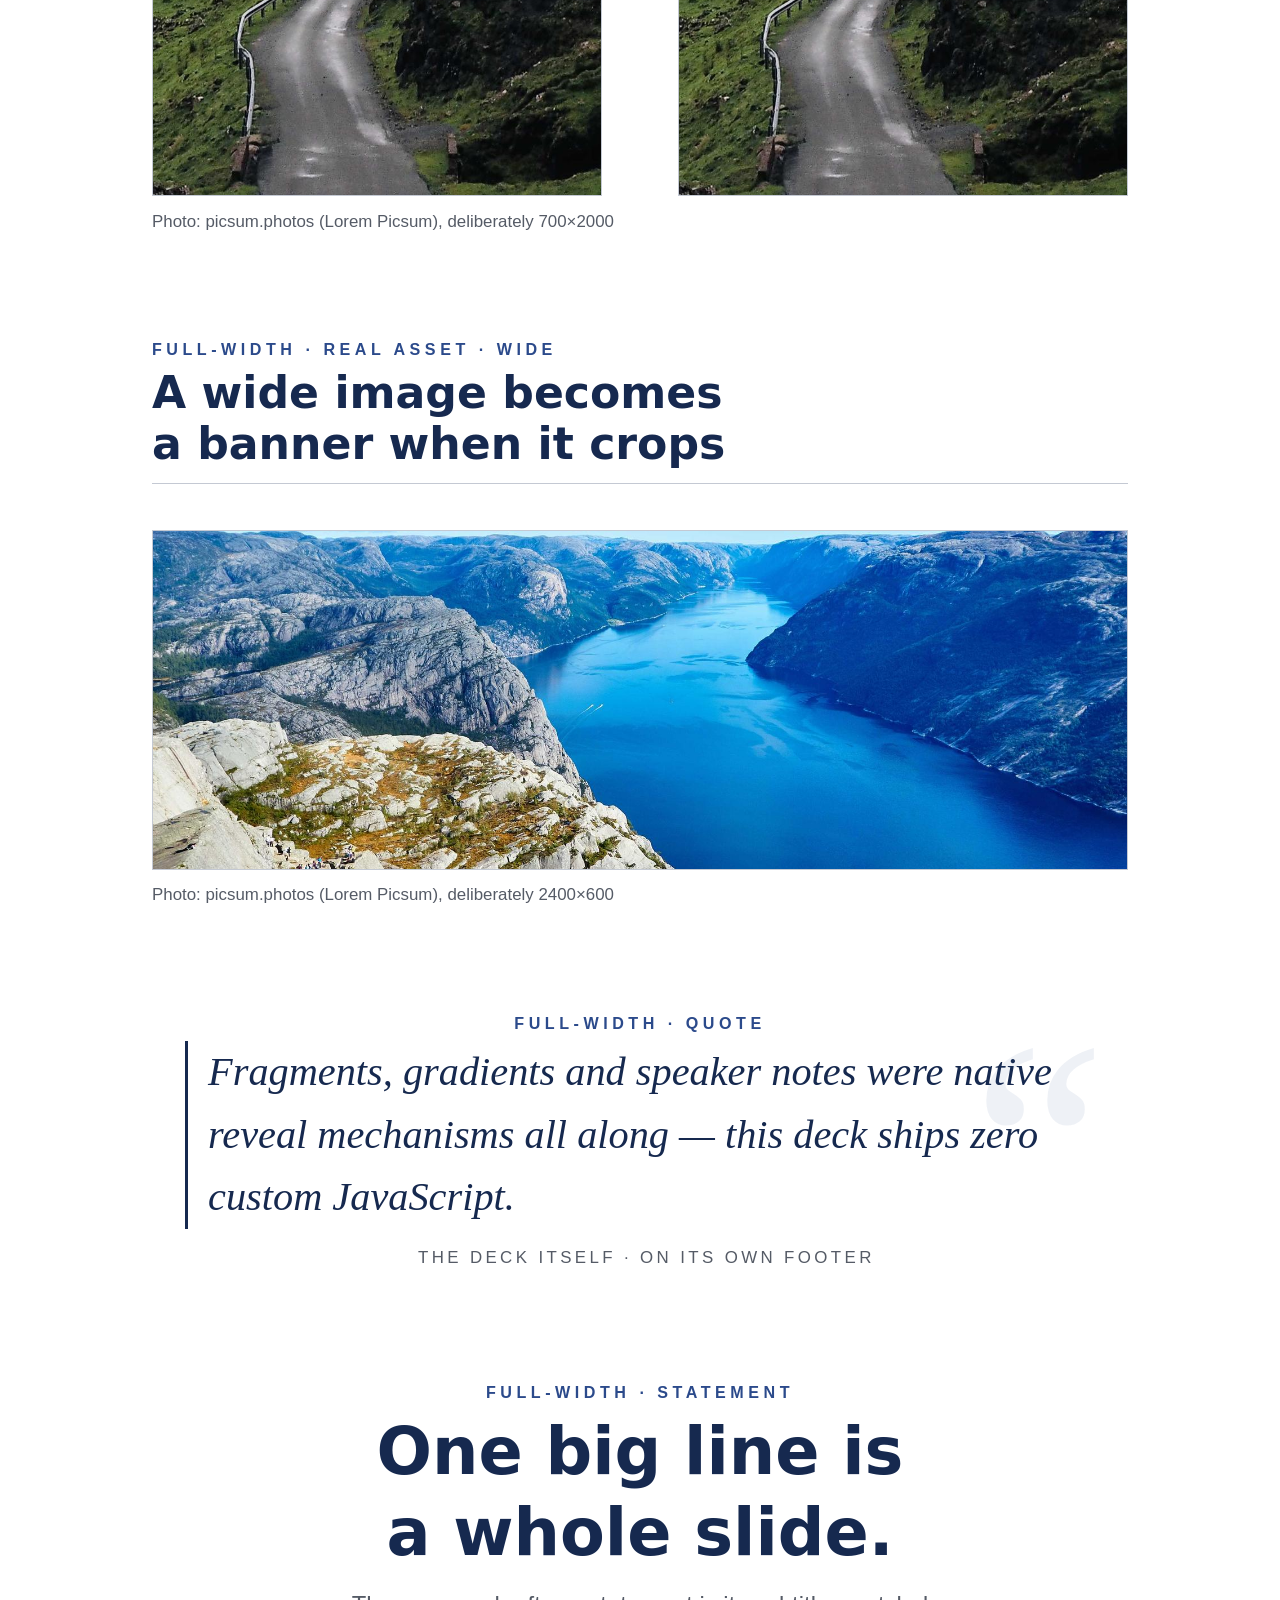
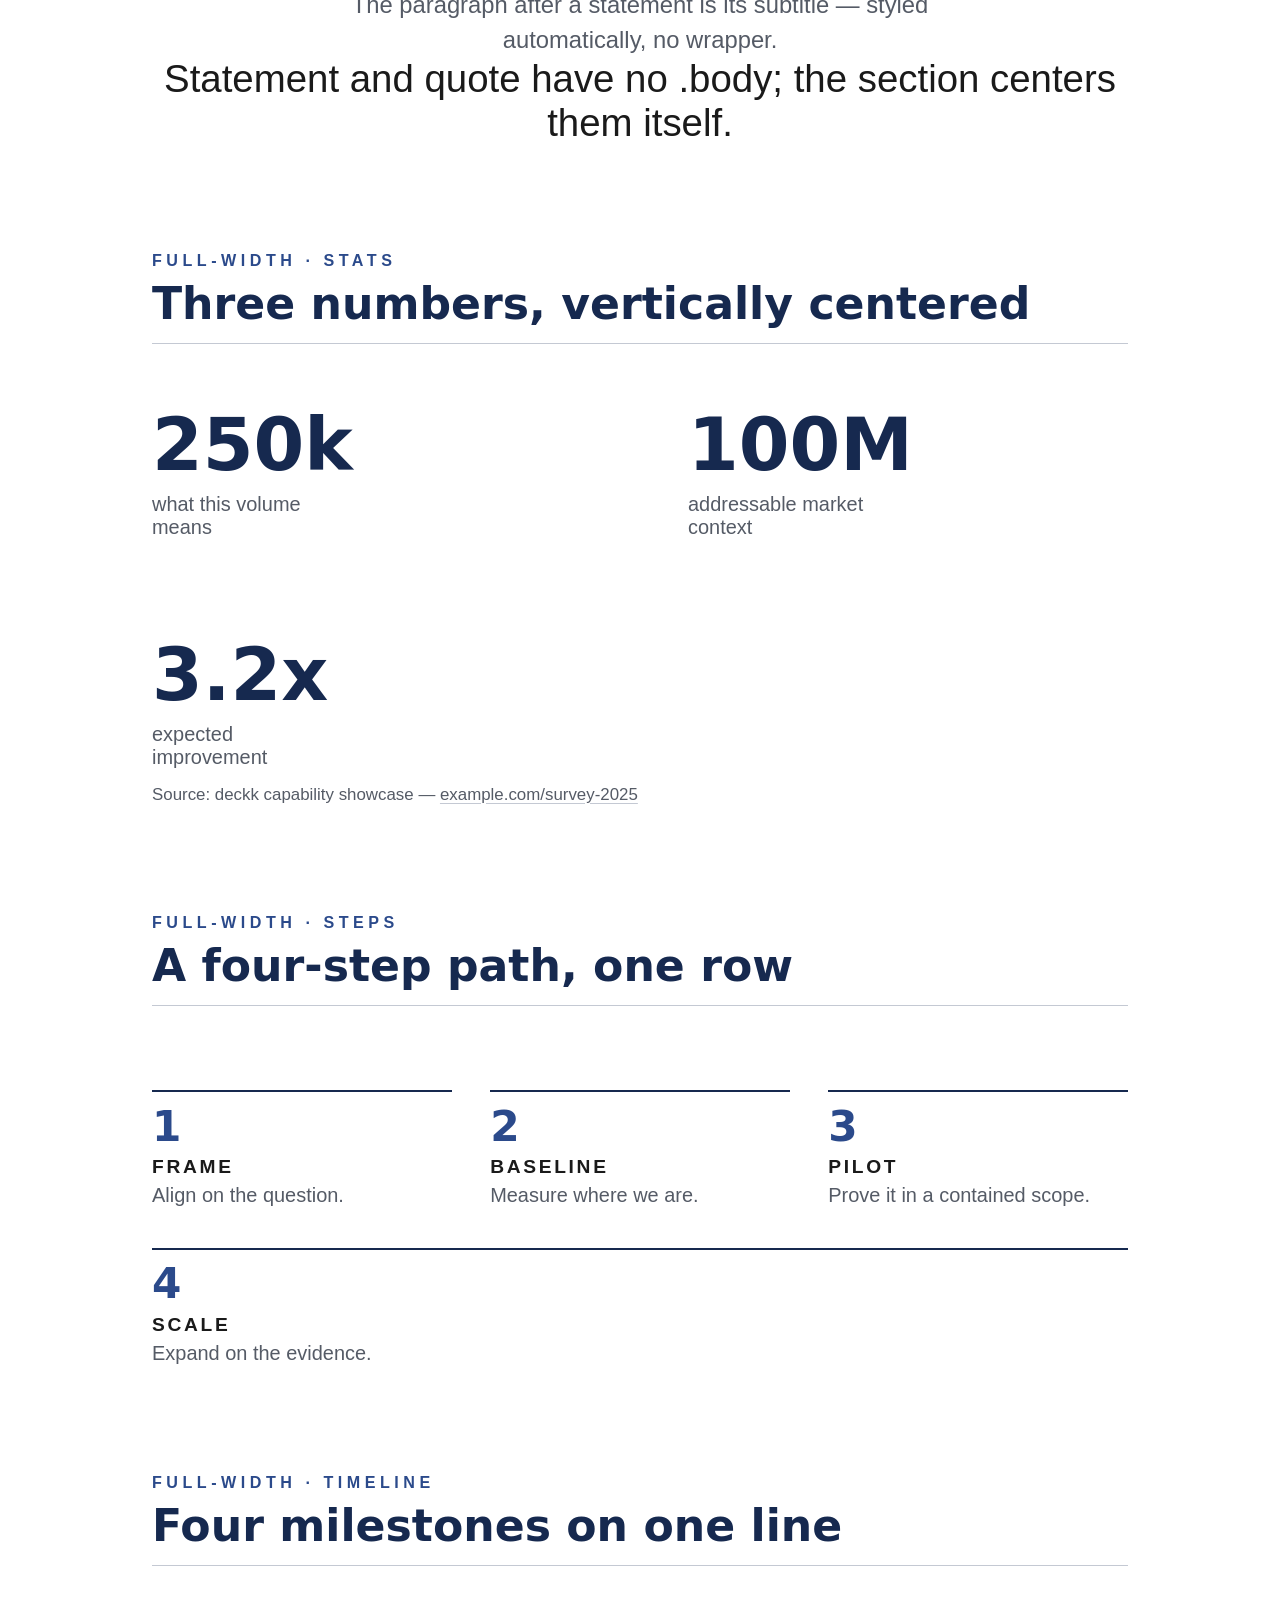
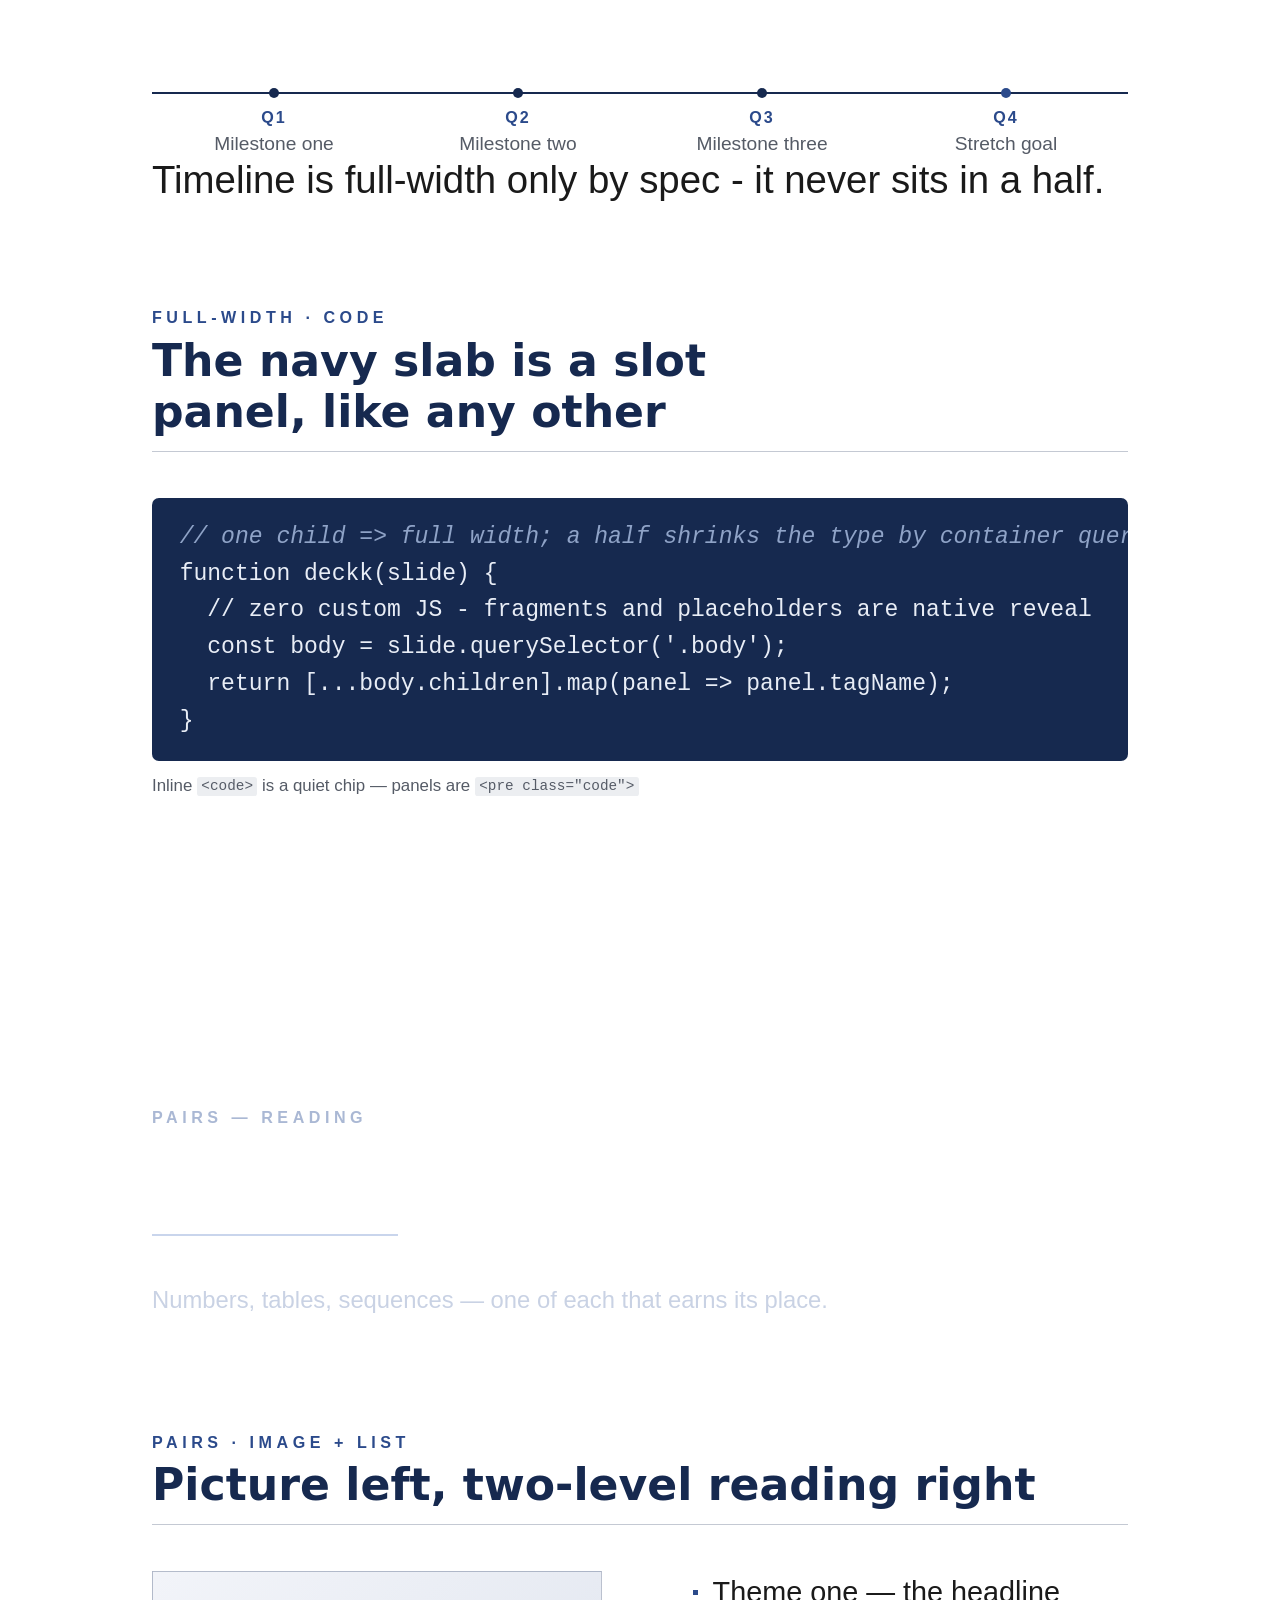
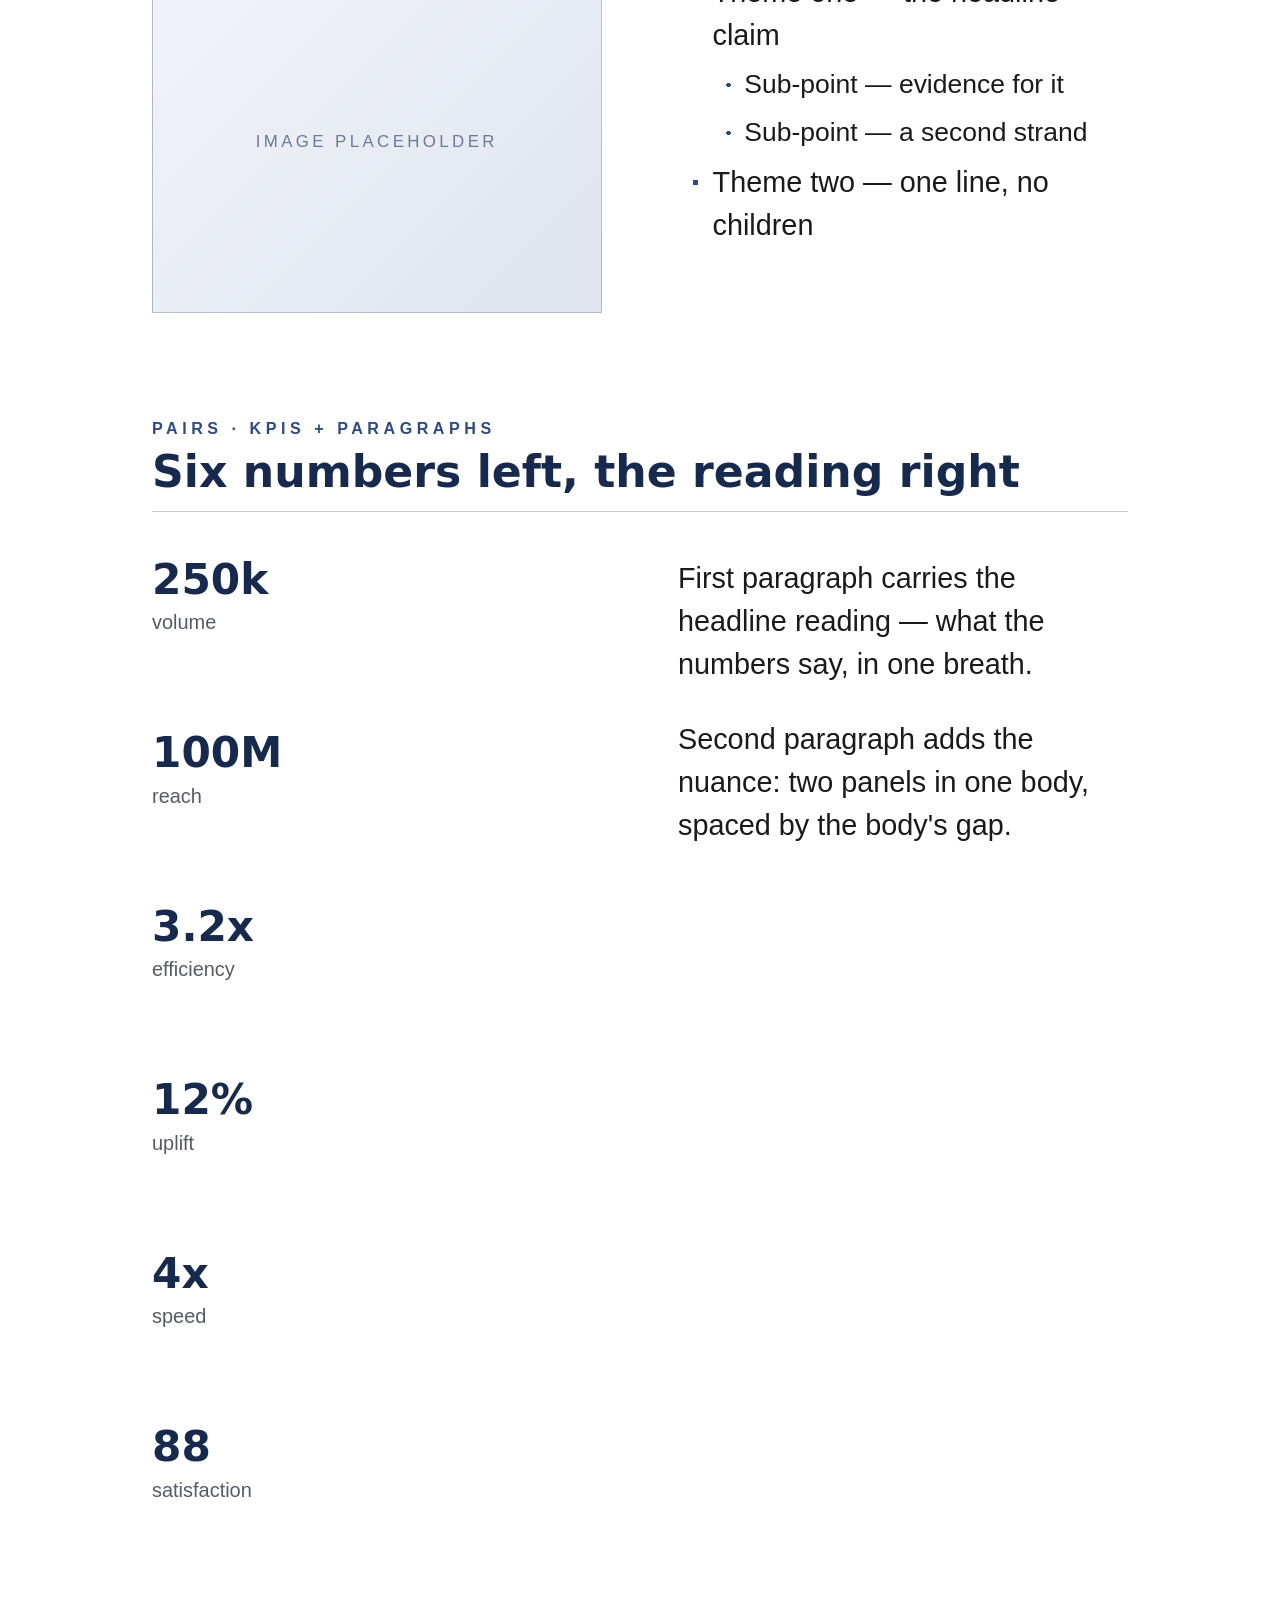
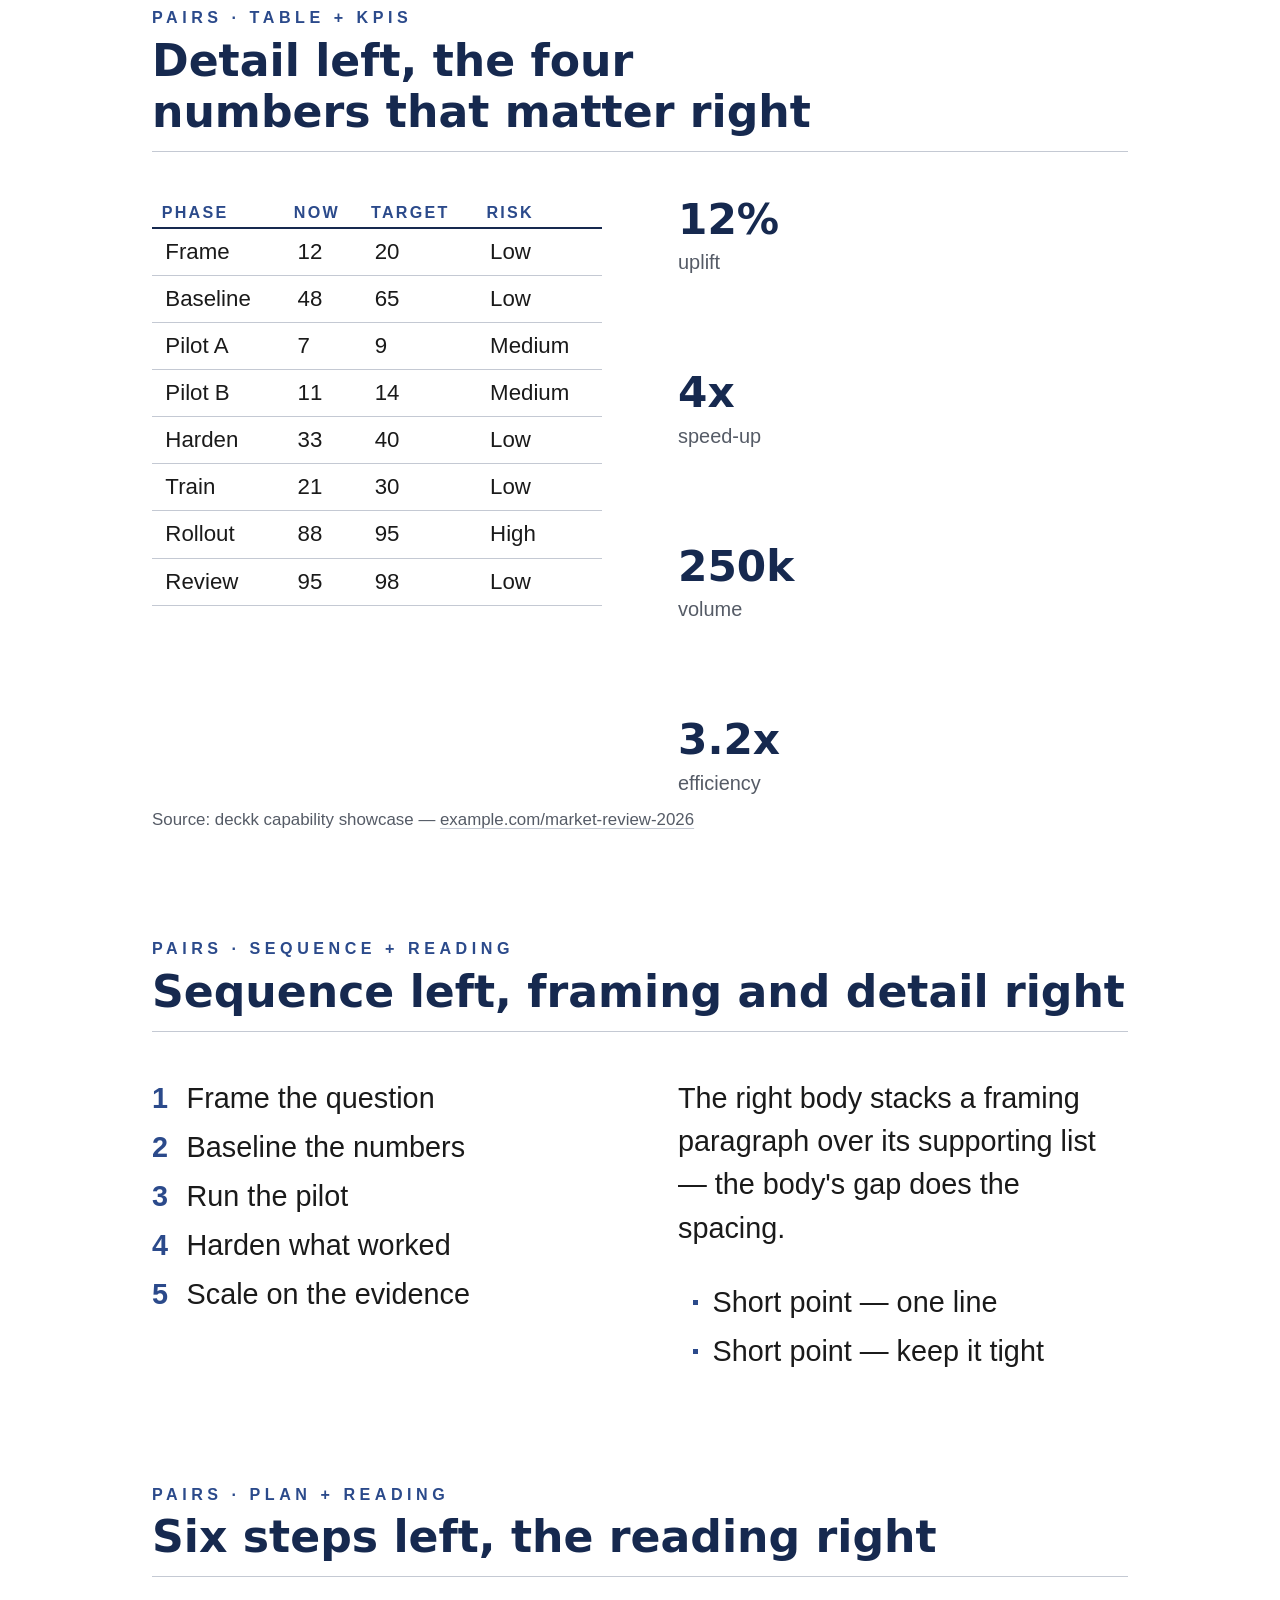
==== commit 5b360b51: "Add semantic HTML element support with a visual audit fixture Extend the theme to style the full sem" ====
--- a/index.html
+++ b/index.html
@@ -27,8 +27,12 @@
   Never set widths, margins, font-sizes or inline styles on content.
 
   PANELS ARE BARE TAGS (no classes): <ul> <ol> <p> <table> <figure> <img>
+  <dl> <blockquote> <address> <details> <form> <audio> <video>, h3..h6,
   - plus <pre class="code">, the navy code slab (optional <span class="cap">
   on the first line = muted caption; inline <code> is a quiet chip).
+  Semantic inline tags, table captions/footers/row headers, SVG, native
+  controls, and common syntax-token classes are styled for light AND dark.
+  Run the visual matrix in tests/elements.html after changing these rules.
   Swapping a <ul> for <p>s changes nothing visually - typography lives on
   the slot (a direct child of .body), not the tag. Nested lists:
   just nest - depth picks the marker (dot - small disc - small dot; ol: 1. a. i.).
@@ -89,6 +93,10 @@
 
   XXX future: charts are deliberately unsupported - build each as a
   one-off (inline SVG or a styled <table>) when actually needed.
+
+  VERIFICATION: tests/elements.html is an 11-slide semantic-HTML matrix.
+  With serve.ts + headless Chrome, `bun tests/elements-probe.mjs` checks
+  contrast, canvas bounds, keyboard focus, screenshots, and A4 print/PDF.
 -->
 
         <!-- Front matter: Cover, then Agenda.
--- a/theme.css
+++ b/theme.css
@@ -72,7 +72,25 @@
   /* panel ink flips too - slot typography hard-codes var(--ink), so a
      dark slide carrying a .body (thank-you+image) needs these remapped */
   --ink: #dfe4ee;
-  --ink-soft: #8a97b5;
+  --ink-soft: #b2bfd8;
+  /* Semantic accents and feature blocks must flip on dark slides too.
+     Empty figures restore the light-surface palette locally below. */
+  --navy: #f3f6fc;
+  --navy-mid: #c9d5ec;
+  --navy-soft: #b2bfd8;
+  --code-chip: rgba(255, 255, 255, 0.12);
+  color: var(--ink);
+}
+
+/* Ordinary links use the same accessible accent on light and dark slides.
+   Source-footer links stay quieter via the more specific rules below. */
+.reveal a {
+  color: var(--navy-mid);
+  text-decoration-thickness: 1px;
+  text-underline-offset: 0.15em;
+}
+.reveal a:hover {
+  color: var(--navy);
 }
 
 /* URLs in source footers are real links (target="_blank") - styled to stay
@@ -88,6 +106,13 @@
 }
 
 /* -- Slide scaffolding ------------------------------------------- */
+
+/* Make the background's stacking level explicit. Reveal already creates a
+   context with perspective, but Obscura's compositor can otherwise paint a
+   gradient over the slide text. The slides remain above it at z-index:1. */
+.reveal .backgrounds {
+  z-index: 0;
+}
 
 /* Every slide: self-padding, flex column (head => body => source). */
 .reveal section {
@@ -195,7 +220,7 @@
   margin: 0;
 }
 .reveal .dark footer {
-  color: #8a97b5;
+  color: var(--ink-soft);
 }
 
 /* -- THE BODY: a grid that counts its own children --------------- */
@@ -272,7 +297,7 @@
 /* Text panels are BLOCK - li margins must collapse (grid items never do,
    which doubled list spacing once). Feature blocks (.stats .steps ...) set
    their own display:flex later in the file and win the cascade. */
-.reveal .body > :where(ul, ol, p) {
+.reveal .body > :where(ul, ol, p, blockquote, address, details) {
   display: block;
 }
 .reveal .body > :where(div) {
@@ -309,7 +334,7 @@
    height, then the body can hand that height to the figure via
    grid-template-rows: 100%. The neighboring body gets the same height
    and its centered stack rides over the full height. */
-.reveal .body:has(> figure:only-child) {
+.reveal .body:has(> figure:only-child, > video:only-child) {
   grid-template-rows: 100%;
 }
 
@@ -317,11 +342,101 @@
    ul<=>p swaps are visually a no-op. :where() keeps specificity at 0
    so stray classes on content tags cannot override the system. */
 
-.reveal .body > :where(p, ul, ol) {
+.reveal .body > :where(p, ul, ol, dl, blockquote, address, details, form) {
   font-size: 0.75em; /* THE body size - one for all panels */
   line-height: 1.5;
   color: var(--ink);
   margin: 0;
+}
+
+/* Semantic content uses the same slot scale instead of falling back to
+   browser-default black Times/Arial. h1/h2 remain slide-level titles. */
+.reveal .body > :where(h3, h4, h5, h6) {
+  font-family: var(--serif);
+  color: var(--navy);
+  line-height: 1.25;
+  margin: 0;
+  text-wrap: balance;
+}
+.reveal .body > h3 {
+  font-size: 0.85em;
+}
+.reveal .body > h4 {
+  font-size: 0.72em;
+}
+.reveal .body > h5 {
+  font-size: 0.62em;
+}
+.reveal .body > h6 {
+  font-size: 0.55em;
+}
+.reveal small {
+  font-size: 0.8em;
+}
+.reveal mark {
+  background: #fff1a8;
+  color: #1a1a1a;
+  padding: 0 0.12em;
+  border-radius: 0.1em;
+}
+.reveal :is(del, s) {
+  color: var(--ink-soft);
+}
+.reveal ins {
+  text-decoration-color: var(--navy-mid);
+}
+.reveal abbr[title] {
+  text-decoration: underline dotted;
+  text-underline-offset: 0.15em;
+}
+.reveal :is(a, button, input, select, textarea, summary):focus-visible {
+  outline: 3px solid var(--navy-mid);
+  outline-offset: 3px;
+}
+
+.reveal .body > blockquote {
+  border-left: 3px solid var(--navy-mid);
+  padding-left: 0.8em;
+  font-family: var(--quote-serif);
+}
+.reveal blockquote > p {
+  margin: 0;
+}
+.reveal blockquote > footer {
+  margin-top: 0.7em;
+}
+.reveal .body > address {
+  font-style: normal;
+}
+.reveal .body > hr {
+  width: 100%;
+  border: 0;
+  border-top: 1px solid var(--hairline);
+}
+.reveal dl {
+  display: grid;
+  grid-template-columns: minmax(5em, 0.35fr) 1fr;
+  gap: 0.4em 1em;
+}
+.reveal dt {
+  color: var(--navy);
+  font-weight: 700;
+}
+.reveal dd {
+  margin: 0;
+}
+.reveal details {
+  border-top: 1px solid var(--hairline);
+  border-bottom: 1px solid var(--hairline);
+  padding: 0.35em 0;
+}
+.reveal summary {
+  color: var(--navy);
+  font-weight: 700;
+  cursor: pointer;
+}
+.reveal details > p {
+  margin: 0.4em 0 0;
 }
 /* No sibling margin-top rule: stacked panels are spaced by the grid gap
    alone - uniform rhythm, no margin arithmetic. */
@@ -360,7 +475,7 @@
 .reveal li {
   position: relative;
   padding-left: 1.2em;
-  margin: 0.4em 0;
+  margin: 0.2em 0;
 }
 .reveal li::before {
   content: "";
@@ -463,7 +578,7 @@
 
 /* An EMPTY figure is the placeholder - pure CSS, no class, no JS.
    Drop an <img> inside the same <figure> and the placeholder vanishes. */
-.reveal .body figure:not(:has(img)) {
+.reveal .body figure:not(:has(img, svg, picture, video, canvas)) {
   flex: 1;
   min-height: 340px;
   border: 1px solid var(--hairline);
@@ -476,15 +591,39 @@
   letter-spacing: 0.2em;
   text-transform: uppercase;
 }
-.reveal .body figure:not(:has(img))::after {
+.reveal .body figure:not(:has(img, svg, picture, video, canvas))::after {
   content: "image placeholder";
+}
+/* A placeholder is a LIGHT panel even on a dark slide. */
+.reveal .dark .body figure:not(:has(img, svg, picture, video, canvas)) {
+  --navy: #16294f;
+  --navy-mid: #2b4a8b;
+  --navy-soft: #6b7a99;
+}
+.reveal .body figure > picture {
+  display: flex;
+  flex: 1;
+  min-height: 0;
+}
+.reveal .body figure > svg {
+  width: 100%;
+  height: auto;
+  max-height: 100%;
+}
+.reveal svg :where(rect, circle, path, line, polyline, polygon) {
+  fill: var(--navy-mid);
+}
+.reveal svg text {
+  fill: var(--ink);
+  font-family: var(--sans);
+  font-size: 14px;
 }
 
 /* -- Code: the third voice ----------------------------------------
    Inline <code> is a quiet chip - no border, tint matches the panel.
    <pre class="code"> is a PANEL (slot child like <p>/<ul>): navy slab,
-   mono, no syntax coloring (readable code needs no confetti at deck
-   size). Caption = the first line wrapped in <span class="cap"> - the
+   mono; plain code is monochrome, common highlighter tokens use a
+   restrained accessible palette. Caption = <span class="cap"> - the
    one sanctioned inline class (same spirit as .alt on timeline). */
 .reveal code {
   font-family: var(--mono);
@@ -512,10 +651,169 @@
   /* markup safety net: <pre class="code"><code> renders identically */
   all: unset;
   font: inherit;
+  color: inherit;
+  background: transparent;
+  padding: 0;
 }
 .reveal pre.code .cap {
   color: #8fa3c7;
   font-style: italic;
+}
+
+/* Common syntax-highlighter vocabularies, plus literal custom elements such
+   as <string>. Restrained, high-contrast accents on BOTH navy surfaces. */
+.reveal pre.code :is(.hljs-comment, .comment, .token.comment) {
+  color: #a8b8d8;
+}
+.reveal pre.code :is(.hljs-keyword, .keyword, .token.keyword) {
+  color: #d6bcfa;
+}
+.reveal pre.code :is(.hljs-string, .hljs-attr, .hljs-attribute, .string, .token.string, string) {
+  color: #b7e4c7;
+}
+.reveal pre.code :is(.hljs-number, .hljs-literal, .number, .token.number) {
+  color: #f9d89c;
+}
+.reveal pre.code :is(.hljs-title, .hljs-built_in, .function, .token.function) {
+  color: #9dc7ff;
+}
+.reveal pre.code :is(.hljs-variable, .variable, .token.variable) {
+  color: #e8edf6;
+}
+
+/* Native form and media elements are content, not browser-default accidents. */
+.reveal fieldset {
+  border: 1px solid var(--hairline);
+  border-radius: 0.25em;
+  padding: 0.65em 0.8em;
+  min-width: 0;
+}
+.reveal legend {
+  color: var(--navy);
+  font-size: 0.65em;
+  font-weight: 700;
+  padding: 0 0.35em;
+}
+.reveal form p {
+  display: flex;
+  align-items: center;
+  gap: 0.55em;
+  margin: 0.45em 0;
+}
+.reveal form p > label:first-child:not(:has(input)) {
+  flex: 0 0 4.5em;
+}
+.reveal label,
+.reveal output {
+  font-size: 0.65em;
+}
+.reveal :is(input, select, textarea, button) {
+  font-family: var(--sans);
+}
+.reveal :is(input:not([type="checkbox"], [type="radio"], [type="range"]), select, textarea) {
+  box-sizing: border-box;
+  width: 100%;
+  min-width: 0;
+  border: 1px solid var(--hairline);
+  border-radius: 0.2em;
+  background: #ffffff;
+  color: #1a1a1a;
+  padding: 0.4em 0.5em;
+  font-size: 0.62em;
+}
+.reveal textarea {
+  line-height: 1.35;
+  resize: none;
+}
+.reveal :is(input[type="checkbox"], input[type="radio"]) {
+  width: 1em;
+  height: 1em;
+  margin: 0 0.2em 0 0;
+  accent-color: var(--navy-mid);
+}
+.reveal input[type="range"] {
+  appearance: none;
+  -webkit-appearance: none;
+  accent-color: var(--navy-mid);
+  min-width: 0;
+  width: 100%;
+  height: 0.3em;
+  border-radius: 1em;
+  background: var(--hairline); /* native track/value pseudos paint the actual value */
+}
+.reveal input[type="range"]::-webkit-slider-runnable-track {
+  height: 0.3em;
+  border-radius: 1em;
+  background: var(--hairline);
+}
+.reveal input[type="range"]::-webkit-slider-thumb {
+  appearance: none;
+  -webkit-appearance: none;
+  width: 0.8em;
+  height: 0.8em;
+  margin-top: -0.25em;
+  border: 0;
+  border-radius: 50%;
+  background: var(--navy-mid);
+}
+.reveal button {
+  border: 1px solid var(--navy);
+  border-radius: 0.2em;
+  background: var(--navy);
+  color: var(--r-background-color);
+  padding: 0.45em 0.75em;
+  font-size: 0.62em;
+  font-weight: 700;
+  white-space: nowrap;
+}
+.reveal button[type="reset"] {
+  background: transparent;
+  color: var(--navy);
+}
+.reveal :is(meter, progress) {
+  appearance: none;
+  -webkit-appearance: none;
+  width: 6em;
+  height: 0.45em;
+  border: 0;
+  border-radius: 1em;
+  overflow: hidden;
+  background: var(--code-chip);
+  accent-color: var(--navy-mid);
+}
+.reveal progress::-webkit-progress-bar {
+  background: var(--code-chip);
+}
+.reveal progress::-webkit-progress-value {
+  background: var(--navy-mid);
+}
+.reveal meter::-webkit-meter-bar {
+  background: var(--code-chip);
+  border: 0;
+}
+.reveal meter::-webkit-meter-optimum-value {
+  background: var(--navy-mid);
+}
+.reveal :is(audio, video) {
+  display: block;
+  width: 100%;
+  max-width: 100%;
+}
+.reveal audio {
+  min-height: 42px;
+  border-radius: 0.25em;
+  background: var(--code-bg);
+}
+.reveal video {
+  height: 8em; /* definite height: native poster/intrinsic sizing can exceed the canvas */
+  min-height: 0;
+  max-height: 100%;
+  aspect-ratio: 16 / 9;
+  object-fit: cover;
+  background: #101a33;
+}
+.reveal .body > video:only-child {
+  height: 100%;
 }
 
 /* -- Stats: container's children are the stats; first div = the number -- */
@@ -572,6 +870,28 @@
   padding: 0.45em 0.6em;
   border-bottom: 1px solid var(--hairline);
   color: var(--ink);
+}
+.reveal caption {
+  display: table-caption;
+  caption-side: top;
+  text-align: left;
+  color: var(--ink-soft);
+  font-size: 0.5em;
+  padding-bottom: 0.6em;
+}
+.reveal tbody th,
+.reveal tfoot th {
+  font-size: 0.58em;
+  letter-spacing: normal;
+  text-transform: none;
+  color: var(--navy);
+  padding: 0.45em 0.6em;
+  border-bottom: 1px solid var(--hairline);
+}
+.reveal tfoot :is(th, td) {
+  border-top: 2px solid var(--navy);
+  border-bottom: 0;
+  font-weight: 700;
 }
 @container (max-width: 20em) {
   .reveal th {
@@ -756,7 +1076,7 @@
   font-size: 0.44em;
   letter-spacing: 0.22em;
   text-transform: uppercase;
-  color: #8a97b5;
+  color: var(--ink-soft);
   margin-top: 1.4em;
 }
 .reveal .divider h1 {
@@ -847,6 +1167,10 @@
    rules tie that specificity (and win by source order) to restore the
    flex scaffold. The old "inline top" landmine is gone at the root:
    center:false means reveal never stamps it. */
+html.print-pdf .reveal .pause-overlay,
+html.print-pdf .reveal::after {
+  display: none !important; /* empty reveal pseudo adds a 38px line box in auto-height print */
+}
 html.print-pdf .reveal .pdf-page {
   height: 720px !important;
 }
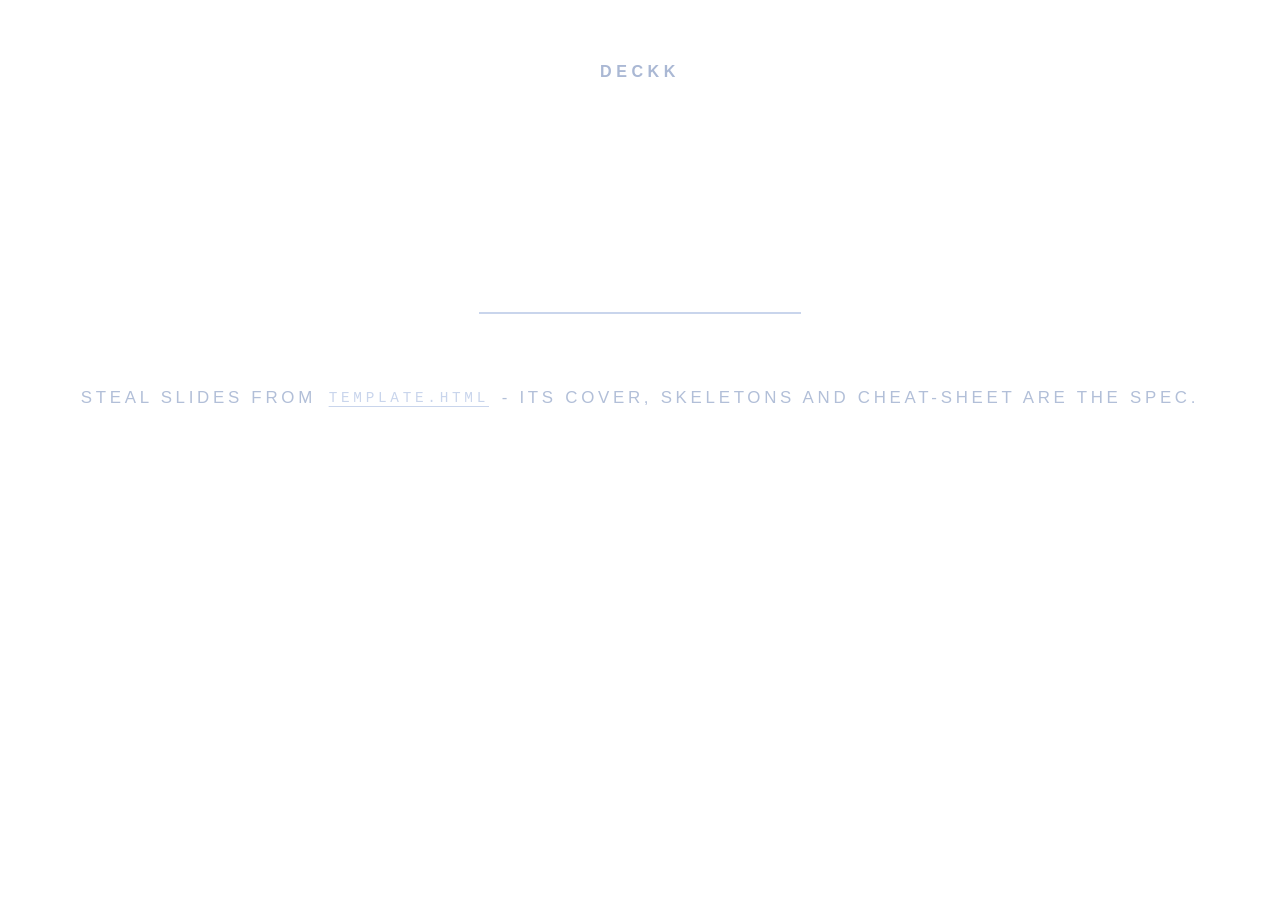
==== commit ef5f8469: "Fold element-audit deck into template.html, port probes to bun test, add starter index.html - Merge " ====
--- a/index.html
+++ b/index.html
@@ -11,762 +11,20 @@
     <div class="reveal">
       <div class="slides">
         <!--
-  ======================================================================
-  SLIDE AUTHORING CHEAT SHEET - read this before writing a slide
-  ======================================================================
-
-  A slide = <section> with, in order: optional kicker, optional h2,
-  ONE OR MORE <div class="body">, optional <footer>.
-  THE TITLE ALWAYS SPANS THE TOP, ABOVE THE PANELS - never inside a panel.
-
-  THE ONE RULE: the SECTION counts its .body children -
-  1 body => full width, 2 => two halves. A .body is ONE COLUMN of the
-  layout: its bare-panel children STACK inside it, gap-spaced. A slide
-  that wants two columns writes two .body divs - .body is the ONLY
-  wrapper a slide needs; never wrap panels in any other div.
-  Never set widths, margins, font-sizes or inline styles on content.
-
-  PANELS ARE BARE TAGS (no classes): <ul> <ol> <p> <table> <figure> <img>
-  <dl> <blockquote> <address> <details> <form> <audio> <video>, h3..h6,
-  - plus <pre class="code">, the navy code slab (optional <span class="cap">
-  on the first line = muted caption; inline <code> is a quiet chip).
-  Semantic inline tags, table captions/footers/row headers, SVG, native
-  controls, and common syntax-token classes are styled for light AND dark.
-  Run the visual matrix in tests/elements.html after changing these rules.
-  Swapping a <ul> for <p>s changes nothing visually - typography lives on
-  the slot (a direct child of .body), not the tag. Nested lists:
-  just nest - depth picks the marker (dot - small disc - small dot; ol: 1. a. i.).
-  An EMPTY <figure> shows a placeholder; drop an <img> inside it when the
-  asset lands (assets/ dir). Images CROP to fill (object-fit: cover) -
-  class="nocrop" on the <img> flips to contain (letterbox, never crop).
-
-  -- Feature blocks (children are bare divs/spans; meaning by position) --
-
-    .stats > div      => [number div, caption div]           (full or half)
-    .steps > div      => [num div, label div, text div]      (full or half)
-    .timeline > div   => [date div, text div]                (FULL WIDTH only)
-    .agenda > div     => [num span, label span]  (fills body height evenly)
-
-  -- Slide types ---------------------------------------------------
-
-    Statement (call to action): <div class="statement">One line.</div>
-      - the <p> right after it is the subtitle, auto-styled.
-    Quote: <div class="quote">...</div> + <p>Attribution</p> (flat siblings;
-      also works as a SLOT PANEL in a pair - size steps down automatically).
-    Dark slides (title / section / thank-you):
-      <section class="dark cover"    data-background-gradient="var(--grad-navy)">
-      <section class="dark divider"  data-background-gradient="var(--grad-navy)">
-      .divider's FIRST child div is the big ghost section number.
-      h1 + p = subtitle; the last <p> on .cover = byline.
-      A dark slide may also carry a .body (the closing thank-you demos it).
-
-  -- Centering ------------------------------------------------------
-
-    Panels are TOP-ALIGNED by default. class="center" on a .body centers
-    that column's stack (on a full-width slide: the whole panel group).
-
-  -- Fragments (appear on click) - native reveal, no wiring ---------
-
-    Add class="fragment" to any element - <li>, <tr>, <p>, even a .body.
-
-  -- Speaker notes -------------------------------------------------
-
-    <aside class="notes">...</aside> anywhere inside a section.
-    Press S while presenting to open the speaker view.
-
-  -- Source footer -------------------------------------------------
-
-    <footer>Source: ... - <a href="..." target="_blank">https://...</a></footer>
-    - a bare semantic tag, last child of ANY slide; small, gray, pinned
-    to the bottom. Delete it and nothing else changes.
-
-  -- Auto-sizing (do NOT fight it by hand) -------------------------
-
-    - Lists shrink themselves at 6+ / 10+ items (counted per panel).
-    - Stats shrink at 4+; steps divide the row evenly - add children
-      freely. In a HALF both wrap two per row (container-query driven:
-      six stats = a 2x3 block, six steps = a 3x2 block, four = 2x2).
-    - Tables compact in a half; keep <=4 columns in a half, <=5 full width.
-    - Code slabs clip, never scroll - keep <=13 lines full width, <=9 in a half.
-    - Overflow is a silent failure (fixed 1280x720 canvas): if a slide is
-      overfull it clips - split it.
-
-  XXX future: charts are deliberately unsupported - build each as a
-  one-off (inline SVG or a styled <table>) when actually needed.
-
-  VERIFICATION: tests/elements.html is an 11-slide semantic-HTML matrix.
-  With serve.ts + headless Chrome, `bun tests/elements-probe.mjs` checks
-  contrast, canvas bounds, keyboard focus, screenshots, and A4 print/PDF.
--->
-
-        <!-- Front matter: Cover, then Agenda.
-           XXX reveal gotcha: a stack parent's OWN content is discarded -
-           stack wrappers must stay EMPTY; slides are nested children. -->
-        <section>
-          <section class="dark cover" data-background-gradient="var(--grad-navy)">
-            <p class="kicker">A Guided Tour</p>
-            <h1>deckk</h1>
-            <p>Every slide type this theme can build &mdash; demonstrated in one deck.</p>
-            <p>Theme Reference &middot; Zero Custom JS</p>
-            <aside class="notes">This deck IS the documentation: four sections, one per capability tier. One minute.</aside>
-          </section>
-
-          <section>
-            <p class="kicker">Agenda</p>
-            <h2>What this deck demonstrates</h2>
-            <div class="body">
-              <div class="agenda">
-                <div><span>01</span><span>Mechanisms &mdash; marker systems, depth, fragments, self-sizing</span></div>
-                <div><span>02</span><span>Full-width &mdash; every block standing alone</span></div>
-                <div><span>03</span><span>Pairs &middot; Reading &mdash; text, numbers, tables</span></div>
-                <div><span>04</span><span>Pairs &middot; Pictures &amp; Code</span></div>
-              </div>
-            </div>
-            <aside class="notes">Four tiers, each one builds on the last. Park questions for the end.</aside>
-          </section>
-        </section>
-
-        <!-- == 01 - Mechanisms: the system behaviors. Shown first - they
-           demo as comparisons, so 2-col bodies appear before the
-           full-width geometry lesson in 02. == -->
-        <section>
-          <section class="dark divider" data-background-gradient="var(--grad-navy)">
-            <div>01</div>
-            <p class="kicker">Mechanisms</p>
-            <h1>What the system does for you</h1>
-            <p>Marker systems &middot; depth &middot; fragments &middot; self-sizing &mdash; no classes to remember.</p>
-          </section>
-
-          <!-- list types - ul | ol side by side -->
-          <section>
-            <p class="kicker">Mechanisms &middot; List Types</p>
-            <h2>Two marker systems, side by side</h2>
-            <div class="body">
-              <ul>
-                <li>What we know &mdash; one line</li>
-                <li>What we assume &mdash; flag it</li>
-                <li>What we must learn</li>
-                <li>Who decides</li>
-              </ul>
-            </div>
-            <div class="body">
-              <ol>
-                <li>Frame the question</li>
-                <li>Baseline the numbers</li>
-                <li>Run the pilot</li>
-                <li>Scale on the evidence</li>
-              </ol>
-            </div>
-          </section>
-
-          <!-- bullet list; items appear on click -->
-          <section>
-            <p class="kicker">Mechanisms &middot; Appear on Click</p>
-            <h2>Fragments appear one by one</h2>
-            <div class="body">
-              <ul>
-                <li class="fragment">Fragments are native reveal &mdash; no wiring</li>
-                <li class="fragment">Markers are ::before flex boxes, depth-aware</li>
-                <li class="fragment">list-style is dead deck-wide; depth decides the marker</li>
-                <li class="fragment">Six or more items shrink the type automatically</li>
-                <li class="fragment">Swap this list for a paragraph &mdash; a visual no-op</li>
-              </ul>
-            </div>
-          </section>
-
-          <!-- stacked lists: panels stack in ONE body, full width. Depth picks
-             the marker: ul => dot / dash / small dot; ol => 1. / a. / i. -->
-          <section>
-            <p class="kicker">Mechanisms &middot; Depth</p>
-            <h2>Depth picks the marker &mdash; just nest</h2>
-            <div class="body">
-              <ul>
-                <li>
-                  Theme one &mdash; the headline claim
-                  <ul>
-                    <li>
-                      Sub-point &mdash; evidence for it
-                      <ul>
-                        <li>Detail &mdash; the finest grain</li>
-                        <li>Detail &mdash; a few words</li>
-                      </ul>
-                    </li>
-                  </ul>
-                </li>
-                <li>Theme two &mdash; one line, no children</li>
-              </ul>
-              <ol>
-                <li>
-                  Phase one &mdash; ordered at the top level
-                  <ul>
-                    <li>Sub-point &mdash; bullets under numbers</li>
-                  </ul>
-                </li>
-                <li>
-                  Phase two &mdash; the counter restarts per list
-                  <ol>
-                    <li>
-                      Lettered sub-point
-                      <ol>
-                        <li>Roman detail</li>
-                      </ol>
-                    </li>
-                  </ol>
-                </li>
-              </ol>
-            </div>
-          </section>
-
-          <!-- self-sizing - 4 vs 12 items, same slot: the ladder in action -->
-          <section>
-            <p class="kicker">Mechanisms &middot; Self-Sizing</p>
-            <h2>The type steps down by itself</h2>
-            <div class="body">
-              <ul>
-                <li>Four items &mdash; the default size</li>
-                <li>No classes &mdash; the count decides</li>
-                <li>Steps at six, again at ten</li>
-                <li>Same rule powers stats and agenda</li>
-              </ul>
-            </div>
-            <div class="body">
-              <ul>
-                <li>Placeholder item one &mdash; one line each</li>
-                <li>Placeholder item two &mdash; density is automatic</li>
-                <li>Placeholder item three &mdash; six items: step one</li>
-                <li>Placeholder item four &mdash; ten items: step two</li>
-                <li>Placeholder item five</li>
-                <li>Placeholder item six</li>
-                <li>Placeholder item seven</li>
-                <li>Placeholder item eight</li>
-                <li>Placeholder item nine</li>
-                <li>Placeholder item ten</li>
-                <li>Placeholder item eleven</li>
-                <li>Placeholder item twelve</li>
-              </ul>
-            </div>
-            <aside class="notes">
-              Same slot, 4 vs 12 items: 0.75em down to 0.55em. The ladder also drives stats at 4+, agenda at 6+, and table compaction in
-              halves.
-            </aside>
-          </section>
-        </section>
-
-        <!-- == 02 - Full-Width: every block standing alone - bare panels,
-           the no-body slide types (quote, statement), feature blocks. == -->
-        <section>
-          <section class="dark divider" data-background-gradient="var(--grad-navy)">
-            <div>02</div>
-            <p class="kicker">Full-Width</p>
-            <h1>Every block, standing alone</h1>
-            <p>One panel per body &mdash; paragraphs, tables, images, slide types, feature blocks.</p>
-          </section>
-
-          <!-- paragraph alone: ONE child => full width; swap the tag, nothing moves -->
-          <section>
-            <p class="kicker">Full-Width &middot; Bare Panel</p>
-            <h2>Two paragraphs share one column</h2>
-            <div class="body">
-              <p>
-                A bare panel fills the body edge to edge. Swap it for a list or a table and nothing moves &mdash; typography is keyed to the
-                slot, not the tag. The section counts its bodies: one means full width.
-              </p>
-              <p>
-                Two paragraphs stack in the same full-width body - no wrapper, no classes. Each one is gap-spaced above the next, margins
-                zeroed, geometry still unstated in the markup.
-              </p>
-            </div>
-            <footer>
-              Source: deckk capability showcase &mdash;
-              <a href="https://revealjs.com/" target="_blank">revealjs.com</a>
-            </footer>
-          </section>
-
-          <!-- table alone; appears whole (no fragment rows) -->
-          <section>
-            <p class="kicker">Full-Width &middot; Table</p>
-            <h2>A small table beats a dense paragraph</h2>
-            <div class="body">
-              <!-- prettier-ignore -->
-              <table>
-                <thead><tr><th>Placeholder</th><th>Metric</th><th>Now</th><th>Target</th><th>Risk</th></tr></thead>
-                <tbody>
-                  <tr><td>Row one</td><td>Placeholder</td><td>12</td><td>20</td><td>Low</td></tr>
-                  <tr><td>Row two</td><td>Placeholder</td><td>48</td><td>65</td><td>Low</td></tr>
-                  <tr><td>Row three</td><td>Placeholder</td><td>7</td><td>9</td><td>Medium</td></tr>
-                  <tr><td>Row four</td><td>Placeholder</td><td>33</td><td>40</td><td>Low</td></tr>
-                  <tr><td>Row five</td><td>Placeholder</td><td>21</td><td>30</td><td>High</td></tr>
-                  <tr><td>Row six</td><td>Placeholder</td><td>88</td><td>95</td><td>Low</td></tr>
-                </tbody>
-              </table>
-            </div>
-            <footer>
-              Source: deckk capability showcase &mdash;
-              <a href="https://example.com/market-review-2026" target="_blank">example.com/market-review-2026</a>
-            </footer>
-          </section>
-
-          <!-- empty figure full width = pure-CSS placeholder -->
-          <section>
-            <p class="kicker">Full-Width &middot; Image</p>
-            <h2>An empty figure is a placeholder, not a hole</h2>
-            <div class="body">
-              <figure></figure>
-            </div>
-          </section>
-
-          <!-- real asset: tall image in near-square boxes - contain | crop -->
-          <section>
-            <p class="kicker">Full-Width &middot; Real Asset &middot; Tall</p>
-            <h2>Wrong shape, two answers: contain vs crop</h2>
-            <div class="body">
-              <figure>
-                <img class="nocrop" src="assets/tall.jpg" alt="Tall mountain photograph, contain fit" />
-              </figure>
-            </div>
-            <div class="body">
-              <figure>
-                <img src="assets/tall.jpg" alt="Tall mountain photograph, crop fit" />
-              </figure>
-            </div>
-            <footer>Photo: picsum.photos (Lorem Picsum), deliberately 700&times;2000</footer>
-          </section>
-
-          <!-- real asset: wide image, full-width banner via crop -->
-          <section>
-            <p class="kicker">Full-Width &middot; Real Asset &middot; Wide</p>
-            <h2>A wide image becomes a banner when it crops</h2>
-            <div class="body">
-              <figure>
-                <img src="assets/wide.jpg" alt="Wide river photograph, crop fit" />
-              </figure>
-            </div>
-            <footer>Photo: picsum.photos (Lorem Picsum), deliberately 2400&times;600</footer>
-          </section>
-
-          <!-- quote - the deck's single serif moment; footer pins absolutely -->
-          <section>
-            <p class="kicker">Full-Width &middot; Quote</p>
-            <div class="quote">
-              Fragments, gradients and speaker notes were native reveal mechanisms all along &mdash; this deck ships zero custom JavaScript.
-            </div>
-            <p>The Deck Itself &middot; On Its Own Footer</p>
-            <footer>
-              Source: deckk capability showcase &mdash;
-              <a href="https://revealjs.com/" target="_blank">revealjs.com</a>
-            </footer>
-          </section>
-
-          <!-- statement - one big line, subtitle auto-styled -->
-          <section>
-            <p class="kicker">Full-Width &middot; Statement</p>
-            <div class="statement">One big line is a whole slide.</div>
-            <p>The paragraph after a statement is its subtitle &mdash; styled automatically, no wrapper.</p>
-            <aside class="notes">Statement and quote have no .body; the section centers them itself.</aside>
-          </section>
-
-          <!-- stats alone - the opt-in .center: a sparse slide that wants
-             its numbers vertically centered -->
-          <section>
-            <p class="kicker">Full-Width &middot; Stats</p>
-            <h2>Three numbers, vertically centered</h2>
-            <div class="body center">
-              <div class="stats">
-                <div>
-                  <div>250k</div>
-                  <div>what this volume means</div>
-                </div>
-                <div>
-                  <div>100M</div>
-                  <div>addressable market context</div>
-                </div>
-                <div>
-                  <div>3.2x</div>
-                  <div>expected improvement</div>
-                </div>
-              </div>
-            </div>
-            <footer>
-              Source: deckk capability showcase &mdash;
-              <a href="https://example.com/survey-2025" target="_blank">example.com/survey-2025</a>
-            </footer>
-          </section>
-
-          <!-- steps alone -->
-          <section>
-            <p class="kicker">Full-Width &middot; Steps</p>
-            <h2>A four-step path, one row</h2>
-            <div class="body">
-              <div class="steps">
-                <div>
-                  <div>1</div>
-                  <div>Frame</div>
-                  <div>Align on the question.</div>
-                </div>
-                <div>
-                  <div>2</div>
-                  <div>Baseline</div>
-                  <div>Measure where we are.</div>
-                </div>
-                <div>
-                  <div>3</div>
-                  <div>Pilot</div>
-                  <div>Prove it in a contained scope.</div>
-                </div>
-                <div>
-                  <div>4</div>
-                  <div>Scale</div>
-                  <div>Expand on the evidence.</div>
-                </div>
-              </div>
-            </div>
-          </section>
-
-          <!-- timeline alone (full width only); .alt = accent dot -->
-          <section>
-            <p class="kicker">Full-Width &middot; Timeline</p>
-            <h2>Four milestones on one line</h2>
-            <div class="body center">
-              <div class="timeline">
-                <div>
-                  <div>Q1</div>
-                  <div>Milestone one</div>
-                </div>
-                <div class="fragment">
-                  <div>Q2</div>
-                  <div>Milestone two</div>
-                </div>
-                <div class="fragment">
-                  <div>Q3</div>
-                  <div>Milestone three</div>
-                </div>
-                <div class="fragment alt">
-                  <div>Q4</div>
-                  <div>Stretch goal</div>
-                </div>
-              </div>
-            </div>
-            <aside class="notes">Timeline is full-width only by spec - it never sits in a half.</aside>
-          </section>
-
-          <!-- code - full-width navy slab; caption is the .cap span -->
-          <section>
-            <p class="kicker">Full-Width &middot; Code</p>
-            <h2>The navy slab is a slot panel, like any other</h2>
-            <div class="body">
-              <pre class="code"><span class="cap">// one child => full width; a half shrinks the type by container query</span>
-function deckk(slide) {
-  // zero custom JS - fragments and placeholders are native reveal
-  const body = slide.querySelector('.body');
-  return [...body.children].map(panel =&gt; panel.tagName);
-}
-</pre>
-            </div>
-            <footer>Inline <code>&lt;code&gt;</code> is a quiet chip &mdash; panels are <code>&lt;pre class="code"&gt;</code></footer>
-          </section>
-        </section>
-
-        <!-- == 03 - Pairs - reading: text, numbers, tables combined.
-           Two-sided slides: TWO .body divs, one per side, even when a
-           side holds a single panel. In a half, stats/steps wrap 2 per row. == -->
-        <section>
-          <section class="dark divider" data-background-gradient="var(--grad-navy)">
-            <div>03</div>
-            <p class="kicker">Pairs &mdash; Reading</p>
-            <h1>The reading pairs</h1>
-            <p>Numbers, tables, sequences &mdash; one of each that earns its place.</p>
-          </section>
-
-          <!-- image | list (2 depth) -->
-          <section>
-            <p class="kicker">Pairs &middot; Image + List</p>
-            <h2>Picture left, two-level reading right</h2>
-            <div class="body">
-              <figure></figure>
-            </div>
-            <div class="body">
-              <ul>
-                <li>
-                  Theme one &mdash; the headline claim
-                  <ul>
-                    <li>Sub-point &mdash; evidence for it</li>
-                    <li>Sub-point &mdash; a second strand</li>
-                  </ul>
-                </li>
-                <li>Theme two &mdash; one line, no children</li>
-              </ul>
-            </div>
-          </section>
-
-          <!-- 6 KPIs | 2 paragraphs -->
-          <section>
-            <p class="kicker">Pairs &middot; KPIs + Paragraphs</p>
-            <h2>Six numbers left, the reading right</h2>
-            <div class="body">
-              <div class="stats">
-                <div>
-                  <div>250k</div>
-                  <div>volume</div>
-                </div>
-                <div>
-                  <div>100M</div>
-                  <div>reach</div>
-                </div>
-                <div>
-                  <div>3.2x</div>
-                  <div>efficiency</div>
-                </div>
-                <div>
-                  <div>12%</div>
-                  <div>uplift</div>
-                </div>
-                <div>
-                  <div>4x</div>
-                  <div>speed</div>
-                </div>
-                <div>
-                  <div>88</div>
-                  <div>satisfaction</div>
-                </div>
-              </div>
-            </div>
-            <div class="body">
-              <p>First paragraph carries the headline reading &mdash; what the numbers say, in one breath.</p>
-              <p>Second paragraph adds the nuance: two panels in one body, spaced by the body's gap.</p>
-            </div>
-          </section>
-
-          <!-- table (~8 lines) | 4 KPIs -->
-          <section>
-            <p class="kicker">Pairs &middot; Table + KPIs</p>
-            <h2>Detail left, the four numbers that matter right</h2>
-            <div class="body">
-              <!-- prettier-ignore -->
-              <table>
-                <thead><tr><th>Phase</th><th>Now</th><th>Target</th><th>Risk</th></tr></thead>
-                <tbody>
-                  <tr><td>Frame</td><td>12</td><td>20</td><td>Low</td></tr>
-                  <tr><td>Baseline</td><td>48</td><td>65</td><td>Low</td></tr>
-                  <tr><td>Pilot A</td><td>7</td><td>9</td><td>Medium</td></tr>
-                  <tr><td>Pilot B</td><td>11</td><td>14</td><td>Medium</td></tr>
-                  <tr><td>Harden</td><td>33</td><td>40</td><td>Low</td></tr>
-                  <tr><td>Train</td><td>21</td><td>30</td><td>Low</td></tr>
-                  <tr><td>Rollout</td><td>88</td><td>95</td><td>High</td></tr>
-                  <tr><td>Review</td><td>95</td><td>98</td><td>Low</td></tr>
-                </tbody>
-              </table>
-            </div>
-            <div class="body">
-              <div class="stats">
-                <div>
-                  <div>12%</div>
-                  <div>uplift</div>
-                </div>
-                <div>
-                  <div>4x</div>
-                  <div>speed-up</div>
-                </div>
-                <div>
-                  <div>250k</div>
-                  <div>volume</div>
-                </div>
-                <div>
-                  <div>3.2x</div>
-                  <div>efficiency</div>
-                </div>
-              </div>
-            </div>
-            <footer>
-              Source: deckk capability showcase &mdash;
-              <a href="https://example.com/market-review-2026" target="_blank">example.com/market-review-2026</a>
-            </footer>
-          </section>
-
-          <!-- sequence | paragraph + small list -->
-          <section>
-            <p class="kicker">Pairs &middot; Sequence + Reading</p>
-            <h2>Sequence left, framing and detail right</h2>
-            <div class="body">
-              <ol>
-                <li>Frame the question</li>
-                <li>Baseline the numbers</li>
-                <li>Run the pilot</li>
-                <li>Harden what worked</li>
-                <li>Scale on the evidence</li>
-              </ol>
-            </div>
-            <div class="body">
-              <p>The right body stacks a framing paragraph over its supporting list &mdash; the body's gap does the spacing.</p>
-              <ul>
-                <li>Short point &mdash; one line</li>
-                <li>Short point &mdash; keep it tight</li>
-              </ul>
-            </div>
-          </section>
-
-          <!-- plan (6 steps) | 3 paragraphs -->
-          <section>
-            <p class="kicker">Pairs &middot; Plan + Reading</p>
-            <h2>Six steps left, the reading right</h2>
-            <div class="body">
-              <div class="steps">
-                <div>
-                  <div>1</div>
-                  <div>Frame</div>
-                  <div>Align on the question.</div>
-                </div>
-                <div>
-                  <div>2</div>
-                  <div>Baseline</div>
-                  <div>Measure where we are.</div>
-                </div>
-                <div>
-                  <div>3</div>
-                  <div>Pilot</div>
-                  <div>Prove it in a contained scope.</div>
-                </div>
-                <div>
-                  <div>4</div>
-                  <div>Harden</div>
-                  <div>Fix what the pilot broke.</div>
-                </div>
-                <div>
-                  <div>5</div>
-                  <div>Train</div>
-                  <div>Bring the team along.</div>
-                </div>
-                <div>
-                  <div>6</div>
-                  <div>Scale</div>
-                  <div>Expand on the evidence.</div>
-                </div>
-              </div>
-            </div>
-            <div class="body">
-              <p>Paragraph one: where the plan starts and why it starts there.</p>
-              <p>Paragraph two: what the middle of the plan proves, and to whom.</p>
-              <p>Paragraph three: what scale costs, and what gates it.</p>
-            </div>
-            <aside class="notes">Feature block left, plain reading right - fragments are demoed on the earlier slides.</aside>
-          </section>
-        </section>
-
-        <!-- == 04 - Pairs - pictures & code: the visual half of the pairs == -->
-        <section>
-          <section class="dark divider" data-background-gradient="var(--grad-navy)">
-            <div>04</div>
-            <p class="kicker">Pairs &mdash; Pictures &amp; Code</p>
-            <h1>Evidence and pictures</h1>
-            <p>table + image &middot; quote + image &middot; code + code &middot; image + centered reading.</p>
-          </section>
-
-          <!-- table (~10 lines) | image -->
-          <section>
-            <p class="kicker">Pairs &middot; Table + Image</p>
-            <h2>Evidence left, picture right</h2>
-            <div class="body">
-              <!-- prettier-ignore -->
-              <table>
-                <thead><tr><th>Phase</th><th>Now</th><th>Target</th><th>Risk</th></tr></thead>
-                <tbody>
-                  <tr><td>Frame</td><td>12</td><td>20</td><td>Low</td></tr>
-                  <tr><td>Baseline</td><td>48</td><td>65</td><td>Low</td></tr>
-                  <tr><td>Pilot A</td><td>7</td><td>9</td><td>Medium</td></tr>
-                  <tr><td>Pilot B</td><td>11</td><td>14</td><td>Medium</td></tr>
-                  <tr><td>Harden</td><td>33</td><td>40</td><td>Low</td></tr>
-                  <tr><td>Train</td><td>21</td><td>30</td><td>Low</td></tr>
-                  <tr><td>Staff</td><td>15</td><td>18</td><td>Low</td></tr>
-                  <tr><td>Rollout</td><td>88</td><td>95</td><td>High</td></tr>
-                  <tr><td>Review</td><td>95</td><td>98</td><td>Low</td></tr>
-                  <tr><td>Handover</td><td>99</td><td>100</td><td>Low</td></tr>
-                </tbody>
-              </table>
-            </div>
-            <div class="body">
-              <figure></figure>
-            </div>
-          </section>
-
-          <!-- quote | image - the quote is a slot panel too -->
-          <section>
-            <p class="kicker">Pairs &middot; Quote + Image</p>
-            <h2>The quote is just a panel &mdash; here beside a picture</h2>
-            <div class="body">
-              <div class="quote">Any sufficiently advanced slide deck is indistinguishable from its own documentation.</div>
-              <p>The attribution follows as a sibling &mdash; same rule as the full-width quote.</p>
-            </div>
-            <div class="body">
-              <figure></figure>
-            </div>
-          </section>
-
-          <!-- code | code -->
-          <section>
-            <p class="kicker">Pairs &middot; Code + Code</p>
-            <h2>Two slabs, two halves &mdash; same panel, narrower</h2>
-            <div class="body">
-              <pre class="code"><span class="cap">// before - the naive walk</span>
-let total = 0;
-for (const item of cart) {
-  total += item.price * item.qty;
-}
-</pre>
-            </div>
-            <div class="body">
-              <pre class="code"><span class="cap"># after - the one-liner (python)</span>
-def total(cart):
-    return sum(
-        i.price * i.qty for i in cart
-    )
-</pre>
-            </div>
-          </section>
-
-          <!-- image | vertical-centered 2 paragraphs -->
-          <section>
-            <p class="kicker">Pairs &middot; Image + Centered Reading</p>
-            <h2>Picture left, centered reading right</h2>
-            <div class="body">
-              <figure></figure>
-            </div>
-            <div class="body center">
-              <p>The right body opts into vertical centering with .body.center - its two paragraphs ride as one centered group.</p>
-              <p>Drop an &lt;img&gt; inside the empty figure when the asset lands; the placeholder vanishes by itself.</p>
-            </div>
-          </section>
-        </section>
-
-        <!-- Thank you - classic closer, with the 2-col dark variant nested
-           UNDER it (a vertical slide: down from the plain thank-you) -->
-        <section>
-          <section class="dark cover" data-background-gradient="var(--grad-navy)">
-            <h1>Thank You</h1>
-            <p>Questions?</p>
-            <aside class="notes">Every slide type demonstrated. Silence is fine here too.</aside>
-          </section>
-
-          <!-- thank you + image - dark slide WITH a .body, two halves -->
-          <section class="dark" data-background-gradient="var(--grad-navy)">
-            <p class="kicker">Thank You</p>
-            <h2>Questions &mdash; and the deck behind them</h2>
-            <div class="body">
-              <p>
-                Even the closer is ordinary markup: a dark slide carrying a
-                <code>.body</code>, two halves, one placeholder &mdash; no cover magic, no new rules.
-              </p>
-              <p>Swap the figure for a real image when the asset lands; the placeholder vanishes by itself.</p>
-            </div>
-            <div class="body">
-              <figure></figure>
-            </div>
-          </section>
+          Blank starter deck. Read the authoring cheat-sheet at the top of
+          template.html, then copy the nearest skeleton slide (full-width, pair,
+          feature block, code slab...) and replace its content. Keep reveal's
+          skeleton around your content.
+          One section = one slide. A section with ONE <div class="body"> is
+          full-width; with TWO, the bodies become halves.
+	-->
+        <section class="dark cover" data-background-gradient="var(--grad-navy)">
+          <p class="kicker">deckk</p>
+          <h1>Create presentation here</h1>
+          <p>Steal slides from <a href="template.html"><code>template.html</code></a> - its cover, skeletons and cheat-sheet are the spec.</p>
         </section>
       </div>
     </div>
-
-    <!-- The ONLY script in the deck: stock reveal + the official notes plugin.
-       No custom JS - fragments, gradients and placeholders are all native
-       markup/CSS mechanisms now. -->
     <script type="module">
       import Reveal from "./vendor/reveal.esm.js";
       import RevealNotes from "./vendor/notes.esm.js";
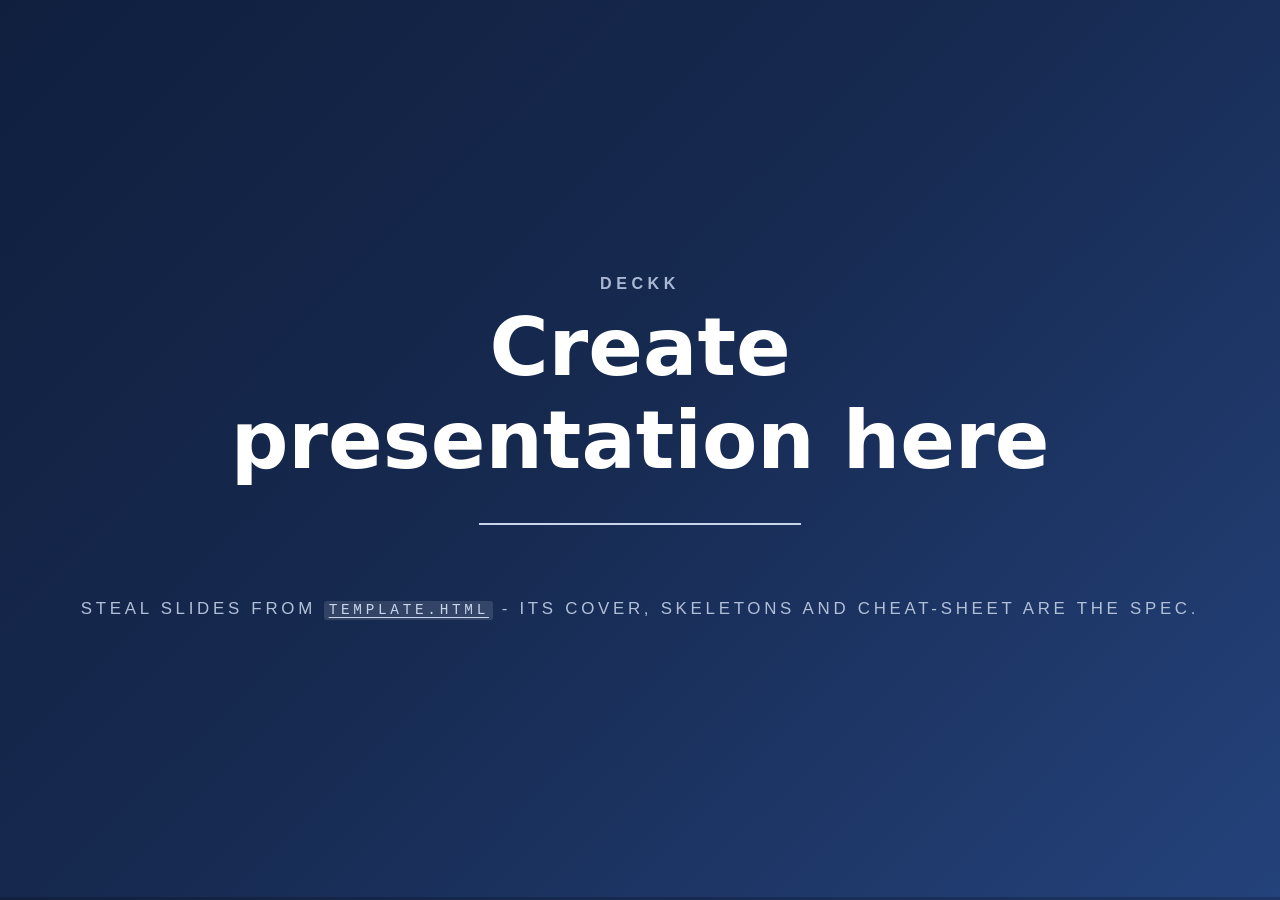
==== commit a3b27434: "Add commented module script block for presentation-specific JS Includes an example that restarts CSS" ====
--- a/index.html
+++ b/index.html
@@ -6,6 +6,9 @@
     <title>deckk</title>
     <link rel="stylesheet" href="vendor/reveal.css" />
     <link rel="stylesheet" href="theme.css" />
+    <style>
+      /* Add custom CSS for this deck here */
+    </style>
   </head>
   <body>
     <div class="reveal">
@@ -45,5 +48,29 @@
 
       window.Reveal = Reveal; // exposed for headless probing / console tinkering
     </script>
+    <script type="module">
+      /* Presentation-specific JS goes here - feel free. The template itself ships
+         zero custom JS, so keep it in this block and `git pull` stays painless.
+         (type=module on purpose: it runs AFTER the init script above, so
+         window.Reveal exists; a classic <script> would run before it.)
+
+         Example - restart CSS animations whenever a slide is entered, so a loop
+         always starts from frame 0 (deep links and revisits included):
+
+      const restart = () => {
+        const slide = Reveal.getCurrentSlide();
+        for (const a of slide?.getAnimations({ subtree: true }) ?? []) {
+          a.currentTime = 0;
+          a.play();
+        }
+      };
+      Reveal.on("ready", restart);
+      Reveal.on("slidechanged", restart);
+
+         Note: animations inside an <img src="x.svg"> live in their own document
+         and are unreachable from here - reload the image instead, e.g.
+         img.src = "assets/x.svg?r=" + Date.now().
+      */
+    </script>
   </body>
 </html>
--- a/vendor/reveal.css
+++ b/vendor/reveal.css
@@ -0,0 +1 @@
+.reveal .stretch,.reveal .r-stretch{max-width:none;max-height:none}.reveal pre.stretch code,.reveal pre.r-stretch code{box-sizing:border-box;height:100%;max-height:100%}.reveal .r-fit-text{white-space:nowrap;display:inline-block}.reveal .r-stack{grid-template-rows:100%;display:grid}.reveal .r-stack>*{grid-area:1/1;margin:auto}.reveal .r-vstack,.reveal .r-hstack{display:flex}.reveal .r-vstack img,.reveal .r-vstack video,.reveal .r-hstack img,.reveal .r-hstack video{object-fit:contain;min-width:0;min-height:0}.reveal .r-vstack{flex-direction:column;justify-content:center;align-items:center}.reveal .r-hstack{flex-direction:row;justify-content:center;align-items:center}.reveal .items-stretch{align-items:stretch}.reveal .items-start{align-items:flex-start}.reveal .items-center{align-items:center}.reveal .items-end{align-items:flex-end}.reveal .justify-between{justify-content:space-between}.reveal .justify-around{justify-content:space-around}.reveal .justify-start{justify-content:flex-start}.reveal .justify-center{justify-content:center}.reveal .justify-end{justify-content:flex-end}html.reveal-full-page{width:100%;height:100vh;height:calc(var(--vh,1vh) * 100);height:100dvh;overflow:hidden}.reveal-viewport{color:#000;--r-controls-spacing:12px;--r-overlay-header-height:40px;--r-overlay-margin:0px;--r-overlay-padding:6px;--r-overlay-gap:5px;background-color:#fff;height:100%;margin:0;line-height:1;position:relative;overflow:hidden}@media screen and (width<=1024px),(height<=768px){.reveal-viewport{--r-overlay-header-height:26px}}.reveal-viewport:fullscreen{width:100%!important;height:100%!important;top:0!important;left:0!important;transform:none!important}.reveal .fragment{transition:all .2s}.reveal .fragment:not(.custom){opacity:0;visibility:hidden;will-change:opacity}.reveal .fragment.visible{opacity:1;visibility:inherit}.reveal .fragment.disabled{transition:none}.reveal .fragment.grow{opacity:1;visibility:inherit}.reveal .fragment.grow.visible{transform:scale(1.3)}.reveal .fragment.shrink{opacity:1;visibility:inherit}.reveal .fragment.shrink.visible{transform:scale(.7)}.reveal .fragment.zoom-in{transform:scale(.1)}.reveal .fragment.zoom-in.visible{transform:none}.reveal .fragment.fade-out{opacity:1;visibility:inherit}.reveal .fragment.fade-out.visible{opacity:0;visibility:hidden}.reveal .fragment.semi-fade-out{opacity:1;visibility:inherit}.reveal .fragment.semi-fade-out.visible{opacity:.5;visibility:inherit}.reveal .fragment.strike{opacity:1;visibility:inherit}.reveal .fragment.strike.visible{text-decoration:line-through}.reveal .fragment.fade-up{transform:translateY(40px)}.reveal .fragment.fade-up.visible{transform:translate(0)}.reveal .fragment.fade-down{transform:translateY(-40px)}.reveal .fragment.fade-down.visible{transform:translate(0)}.reveal .fragment.fade-right{transform:translate(-40px)}.reveal .fragment.fade-right.visible{transform:translate(0)}.reveal .fragment.fade-left{transform:translate(40px)}.reveal .fragment.fade-left.visible{transform:translate(0)}.reveal .fragment.fade-in-then-out,.reveal .fragment.current-visible{opacity:0;visibility:hidden}.reveal .fragment.fade-in-then-out.current-fragment,.reveal .fragment.current-visible.current-fragment{opacity:1;visibility:inherit}.reveal .fragment.fade-in-then-semi-out{opacity:0;visibility:hidden}.reveal .fragment.fade-in-then-semi-out.visible{opacity:.5;visibility:inherit}.reveal .fragment.fade-in-then-semi-out.current-fragment,.reveal .fragment.highlight-red,.reveal .fragment.highlight-current-red,.reveal .fragment.highlight-green,.reveal .fragment.highlight-current-green,.reveal .fragment.highlight-blue,.reveal .fragment.highlight-current-blue{opacity:1;visibility:inherit}.reveal .fragment.highlight-red.visible{color:#ff2c2d}.reveal .fragment.highlight-green.visible{color:#17ff2e}.reveal .fragment.highlight-blue.visible{color:#1b91ff}.reveal .fragment.highlight-current-red.current-fragment{color:#ff2c2d}.reveal .fragment.highlight-current-green.current-fragment{color:#17ff2e}.reveal .fragment.highlight-current-blue.current-fragment{color:#1b91ff}.reveal:after{content:"";font-style:italic}.reveal iframe{z-index:1}.reveal a{position:relative}@keyframes bounce-right{0%,10%,25%,40%,50%{transform:translate(0)}20%{transform:translate(10px)}30%{transform:translate(-5px)}}@keyframes bounce-left{0%,10%,25%,40%,50%{transform:translate(0)}20%{transform:translate(-10px)}30%{transform:translate(5px)}}@keyframes bounce-down{0%,10%,25%,40%,50%{transform:translateY(0)}20%{transform:translateY(10px)}30%{transform:translateY(-5px)}}.reveal .controls{top:auto;bottom:var(--r-controls-spacing);right:var(--r-controls-spacing);z-index:11;color:#000;pointer-events:none;font-size:10px;display:none;position:absolute;left:auto}.reveal .controls button{cursor:pointer;color:currentColor;z-index:2;pointer-events:auto;font-size:inherit;visibility:hidden;opacity:0;-webkit-appearance:none;-webkit-tap-highlight-color:#0000;background-color:#0000;border:0;outline:0;padding:0;transition:color .2s,opacity .2s,transform .2s;position:absolute;transform:scale(.9999)}.reveal .controls .controls-arrow:before,.reveal .controls .controls-arrow:after{content:"";transform-origin:.2em;will-change:transform;background-color:currentColor;border-radius:.25em;width:2.6em;height:.5em;transition:all .15s,background-color .8s;position:absolute;top:0;left:0}.reveal .controls .controls-arrow{width:3.6em;height:3.6em;position:relative}.reveal .controls .controls-arrow:before{transform:translate(.5em)translateY(1.55em)rotate(45deg)}.reveal .controls .controls-arrow:after{transform:translate(.5em)translateY(1.55em)rotate(-45deg)}.reveal .controls .controls-arrow:hover:before{transform:translate(.5em)translateY(1.55em)rotate(40deg)}.reveal .controls .controls-arrow:hover:after{transform:translate(.5em)translateY(1.55em)rotate(-40deg)}.reveal .controls .controls-arrow:active:before{transform:translate(.5em)translateY(1.55em)rotate(36deg)}.reveal .controls .controls-arrow:active:after{transform:translate(.5em)translateY(1.55em)rotate(-36deg)}.reveal .controls .navigate-left{bottom:3.2em;right:6.4em;transform:translate(-10px)}.reveal .controls .navigate-left.highlight{animation:2s ease-out 50 both bounce-left}.reveal .controls .navigate-right{bottom:3.2em;right:0;transform:translate(10px)}.reveal .controls .navigate-right .controls-arrow{transform:rotate(180deg)}.reveal .controls .navigate-right.highlight{animation:2s ease-out 50 both bounce-right}.reveal .controls .navigate-up{bottom:6.4em;right:3.2em;transform:translateY(-10px)}.reveal .controls .navigate-up .controls-arrow{transform:rotate(90deg)}.reveal .controls .navigate-down{padding-bottom:1.4em;bottom:-1.4em;right:3.2em;transform:translateY(10px)}.reveal .controls .navigate-down .controls-arrow{transform:rotate(-90deg)}.reveal .controls .navigate-down.highlight{animation:2s ease-out 50 both bounce-down}.reveal .controls[data-controls-back-arrows=faded] .navigate-up.enabled{opacity:.3}.reveal .controls[data-controls-back-arrows=faded] .navigate-up.enabled:hover{opacity:1}.reveal .controls[data-controls-back-arrows=hidden] .navigate-up.enabled{opacity:0;visibility:hidden}.reveal .controls .enabled{visibility:visible;opacity:.9;cursor:pointer;transform:none}.reveal .controls .enabled.fragmented{opacity:.5}.reveal .controls .enabled:hover,.reveal .controls .enabled.fragmented:hover{opacity:1}.reveal:not(.rtl) .controls[data-controls-back-arrows=faded] .navigate-left.enabled{opacity:.3}.reveal:not(.rtl) .controls[data-controls-back-arrows=faded] .navigate-left.enabled:hover{opacity:1}.reveal:not(.rtl) .controls[data-controls-back-arrows=hidden] .navigate-left.enabled{opacity:0;visibility:hidden}.reveal.rtl .controls[data-controls-back-arrows=faded] .navigate-right.enabled{opacity:.3}.reveal.rtl .controls[data-controls-back-arrows=faded] .navigate-right.enabled:hover{opacity:1}.reveal.rtl .controls[data-controls-back-arrows=hidden] .navigate-right.enabled{opacity:0;visibility:hidden}.reveal[data-navigation-mode=linear].has-horizontal-slides .navigate-up,.reveal[data-navigation-mode=linear].has-horizontal-slides .navigate-down{display:none}.reveal[data-navigation-mode=linear].has-horizontal-slides .navigate-left,.reveal:not(.has-vertical-slides) .controls .navigate-left{bottom:1.4em;right:5.5em}.reveal[data-navigation-mode=linear].has-horizontal-slides .navigate-right,.reveal:not(.has-vertical-slides) .controls .navigate-right{bottom:1.4em;right:.5em}.reveal:not(.has-horizontal-slides) .controls .navigate-up{bottom:5em;right:1.4em}.reveal:not(.has-horizontal-slides) .controls .navigate-down{bottom:.5em;right:1.4em}.reveal.has-dark-background .controls{color:#fff}.reveal.has-light-background .controls{color:#000}.reveal.no-hover .controls .controls-arrow:hover:before,.reveal.no-hover .controls .controls-arrow:active:before{transform:translate(.5em)translateY(1.55em)rotate(45deg)}.reveal.no-hover .controls .controls-arrow:hover:after,.reveal.no-hover .controls .controls-arrow:active:after{transform:translate(.5em)translateY(1.55em)rotate(-45deg)}@media screen and (width>=500px){.reveal-viewport{--r-controls-spacing:.8em}.reveal .controls[data-controls-layout=edges]{inset:0}.reveal .controls[data-controls-layout=edges] .navigate-left,.reveal .controls[data-controls-layout=edges] .navigate-right,.reveal .controls[data-controls-layout=edges] .navigate-up,.reveal .controls[data-controls-layout=edges] .navigate-down{bottom:auto;right:auto}.reveal .controls[data-controls-layout=edges] .navigate-left{top:50%;left:var(--r-controls-spacing);margin-top:-1.8em}.reveal .controls[data-controls-layout=edges] .navigate-right{top:50%;right:var(--r-controls-spacing);margin-top:-1.8em}.reveal .controls[data-controls-layout=edges] .navigate-up{top:var(--r-controls-spacing);margin-left:-1.8em;left:50%}.reveal .controls[data-controls-layout=edges] .navigate-down{bottom:calc(var(--r-controls-spacing) - 1.4em + .3em);margin-left:-1.8em;left:50%}}.reveal .progress{z-index:10;color:#fff;background-color:#0003;width:100%;height:3px;display:none;position:absolute;bottom:0;left:0}.reveal .progress:after{content:"";width:100%;height:10px;display:block;position:absolute;top:-10px}.reveal .progress span{transform-origin:0 0;background-color:currentColor;width:100%;height:100%;transition:transform .8s cubic-bezier(.26,.86,.44,.985);display:block;transform:scaleX(0)}.reveal .slide-number{z-index:31;color:#fff;background-color:#0006;padding:5px;font-family:Helvetica,sans-serif;font-size:12px;line-height:1;display:block;position:absolute;bottom:8px;right:8px}.reveal .slide-number a{color:currentColor}.reveal .slide-number-delimiter{margin:0 3px}.reveal{touch-action:pinch-zoom;width:100%;height:100%;position:relative;overflow:hidden}.reveal.embedded{touch-action:pan-y}.reveal.embedded.is-vertical-slide{touch-action:none}.reveal .slides{pointer-events:none;z-index:1;text-align:center;perspective:600px;perspective-origin:50% 40%;width:100%;height:100%;margin:auto;position:absolute;inset:0;overflow:visible}.reveal .slides>section{perspective:600px}.reveal .slides>section,.reveal .slides>section>section{pointer-events:auto;z-index:10;transform-style:flat;width:100%;transition:transform-origin .8s cubic-bezier(.26,.86,.44,.985),transform .8s cubic-bezier(.26,.86,.44,.985),visibility .8s cubic-bezier(.26,.86,.44,.985),opacity .8s cubic-bezier(.26,.86,.44,.985);display:none;position:absolute}.reveal[data-transition-speed=fast] .slides section{transition-duration:.4s}.reveal[data-transition-speed=slow] .slides section{transition-duration:1.2s}.reveal .slides section[data-transition-speed=fast]{transition-duration:.4s}.reveal .slides section[data-transition-speed=slow]{transition-duration:1.2s}.reveal .slides>section.stack{pointer-events:none;height:100%;padding-top:0;padding-bottom:0}.reveal .slides>section.present,.reveal .slides>section>section.present{z-index:11;opacity:1;display:block}.reveal .slides>section:empty,.reveal .slides>section>section:empty,.reveal .slides>section[data-background-interactive],.reveal .slides>section>section[data-background-interactive]{pointer-events:none}.reveal.center,.reveal.center .slides,.reveal.center .slides section{min-height:0!important}.reveal .slides>section:not(.present),.reveal .slides>section>section:not(.present){pointer-events:none}.reveal.overview .slides>section,.reveal.overview .slides>section>section{pointer-events:auto}.reveal .slides>section.past,.reveal .slides>section.future,.reveal .slides>section.past>section,.reveal .slides>section.future>section,.reveal .slides>section>section.past,.reveal .slides>section>section.future{opacity:0}.reveal .slides>section[data-transition=slide].past,.reveal .slides>section[data-transition~=slide-out].past,.reveal.slide .slides>section:not([data-transition]).past{transform:translate(-150%)}.reveal .slides>section[data-transition=slide].future,.reveal .slides>section[data-transition~=slide-in].future,.reveal.slide .slides>section:not([data-transition]).future{transform:translate(150%)}.reveal .slides>section>section[data-transition=slide].past,.reveal .slides>section>section[data-transition~=slide-out].past,.reveal.slide .slides>section>section:not([data-transition]).past{transform:translateY(-150%)}.reveal .slides>section>section[data-transition=slide].future,.reveal .slides>section>section[data-transition~=slide-in].future,.reveal.slide .slides>section>section:not([data-transition]).future{transform:translateY(150%)}.reveal .slides>section[data-transition=linear].past,.reveal .slides>section[data-transition~=linear-out].past,.reveal.linear .slides>section:not([data-transition]).past{transform:translate(-150%)}.reveal .slides>section[data-transition=linear].future,.reveal .slides>section[data-transition~=linear-in].future,.reveal.linear .slides>section:not([data-transition]).future{transform:translate(150%)}.reveal .slides>section>section[data-transition=linear].past,.reveal .slides>section>section[data-transition~=linear-out].past,.reveal.linear .slides>section>section:not([data-transition]).past{transform:translateY(-150%)}.reveal .slides>section>section[data-transition=linear].future,.reveal .slides>section>section[data-transition~=linear-in].future,.reveal.linear .slides>section>section:not([data-transition]).future{transform:translateY(150%)}.reveal .slides section[data-transition=default].stack,.reveal.default .slides section.stack{transform-style:preserve-3d}.reveal .slides>section[data-transition=default].past,.reveal .slides>section[data-transition~=default-out].past,.reveal.default .slides>section:not([data-transition]).past{transform:translate(-100%)rotateY(-90deg)translate(-100%)}.reveal .slides>section[data-transition=default].future,.reveal .slides>section[data-transition~=default-in].future,.reveal.default .slides>section:not([data-transition]).future{transform:translate(100%)rotateY(90deg)translate(100%)}.reveal .slides>section>section[data-transition=default].past,.reveal .slides>section>section[data-transition~=default-out].past,.reveal.default .slides>section>section:not([data-transition]).past{transform:translateY(-300px)rotateX(70deg)translateY(-300px)}.reveal .slides>section>section[data-transition=default].future,.reveal .slides>section>section[data-transition~=default-in].future,.reveal.default .slides>section>section:not([data-transition]).future{transform:translateY(300px)rotateX(-70deg)translateY(300px)}.reveal .slides section[data-transition=convex].stack,.reveal.convex .slides section.stack{transform-style:preserve-3d}.reveal .slides>section[data-transition=convex].past,.reveal .slides>section[data-transition~=convex-out].past,.reveal.convex .slides>section:not([data-transition]).past{transform:translate(-100%)rotateY(-90deg)translate(-100%)}.reveal .slides>section[data-transition=convex].future,.reveal .slides>section[data-transition~=convex-in].future,.reveal.convex .slides>section:not([data-transition]).future{transform:translate(100%)rotateY(90deg)translate(100%)}.reveal .slides>section>section[data-transition=convex].past,.reveal .slides>section>section[data-transition~=convex-out].past,.reveal.convex .slides>section>section:not([data-transition]).past{transform:translateY(-300px)rotateX(70deg)translateY(-300px)}.reveal .slides>section>section[data-transition=convex].future,.reveal .slides>section>section[data-transition~=convex-in].future,.reveal.convex .slides>section>section:not([data-transition]).future{transform:translateY(300px)rotateX(-70deg)translateY(300px)}.reveal .slides section[data-transition=concave].stack,.reveal.concave .slides section.stack{transform-style:preserve-3d}.reveal .slides>section[data-transition=concave].past,.reveal .slides>section[data-transition~=concave-out].past,.reveal.concave .slides>section:not([data-transition]).past{transform:translate(-100%)rotateY(90deg)translate(-100%)}.reveal .slides>section[data-transition=concave].future,.reveal .slides>section[data-transition~=concave-in].future,.reveal.concave .slides>section:not([data-transition]).future{transform:translate(100%)rotateY(-90deg)translate(100%)}.reveal .slides>section>section[data-transition=concave].past,.reveal .slides>section>section[data-transition~=concave-out].past,.reveal.concave .slides>section>section:not([data-transition]).past{transform:translateY(-80%)rotateX(-70deg)translateY(-80%)}.reveal .slides>section>section[data-transition=concave].future,.reveal .slides>section>section[data-transition~=concave-in].future,.reveal.concave .slides>section>section:not([data-transition]).future{transform:translateY(80%)rotateX(70deg)translateY(80%)}.reveal .slides section[data-transition=zoom],.reveal.zoom .slides section:not([data-transition]){transition-timing-function:ease}.reveal .slides>section[data-transition=zoom].past,.reveal .slides>section[data-transition~=zoom-out].past,.reveal.zoom .slides>section:not([data-transition]).past{visibility:hidden;transform:scale(16)}.reveal .slides>section[data-transition=zoom].future,.reveal .slides>section[data-transition~=zoom-in].future,.reveal.zoom .slides>section:not([data-transition]).future{visibility:hidden;transform:scale(.2)}.reveal .slides>section>section[data-transition=zoom].past,.reveal .slides>section>section[data-transition~=zoom-out].past,.reveal.zoom .slides>section>section:not([data-transition]).past{transform:scale(16)}.reveal .slides>section>section[data-transition=zoom].future,.reveal .slides>section>section[data-transition~=zoom-in].future,.reveal.zoom .slides>section>section:not([data-transition]).future{transform:scale(.2)}.reveal.cube .slides{perspective:1300px}.reveal.cube .slides section{backface-visibility:hidden;box-sizing:border-box;min-height:700px;transform-style:preserve-3d;padding:30px}.reveal.center.cube .slides section{min-height:0}.reveal.cube .slides section:not(.stack):before{content:"";background:#0000001a;border-radius:4px;width:100%;height:100%;display:block;position:absolute;top:0;left:0;transform:translateZ(-20px)}.reveal.cube .slides section:not(.stack):after{content:"";z-index:1;background:0 0;border-radius:4px;width:90%;height:30px;display:block;position:absolute;bottom:0;left:5%;transform:translateZ(-90px)rotateX(65deg);box-shadow:0 95px 25px #0003}.reveal.cube .slides>section.stack{background:0 0;padding:0}.reveal.cube .slides>section.past{transform-origin:100% 0;transform:translate(-100%)rotateY(-90deg)}.reveal.cube .slides>section.future{transform-origin:0 0;transform:translate(100%)rotateY(90deg)}.reveal.cube .slides>section>section.past{transform-origin:0 100%;transform:translateY(-100%)rotateX(90deg)}.reveal.cube .slides>section>section.future{transform-origin:0 0;transform:translateY(100%)rotateX(-90deg)}.reveal.page .slides{perspective-origin:0%;perspective:3000px}.reveal.page .slides section{box-sizing:border-box;min-height:700px;transform-style:preserve-3d;padding:30px}.reveal.page .slides section.past{z-index:12}.reveal.page .slides section:not(.stack):before{content:"";background:#0000001a;width:100%;height:100%;display:block;position:absolute;top:0;left:0;transform:translateZ(-20px)}.reveal.page .slides section:not(.stack):after{content:"";z-index:1;background:0 0;border-radius:4px;width:90%;height:30px;display:block;position:absolute;bottom:0;left:5%;transform:translateZ(-90px)rotateX(65deg);box-shadow:0 95px 25px #0003}.reveal.page .slides>section.stack{background:0 0;padding:0}.reveal.page .slides>section.past{transform-origin:0 0;transform:translate(-40%)rotateY(-80deg)}.reveal.page .slides>section.future{transform-origin:100% 0;transform:translate(0,0)}.reveal.page .slides>section>section.past{transform-origin:0 0;transform:translateY(-40%)rotateX(80deg)}.reveal.page .slides>section>section.future{transform-origin:0 100%;transform:translate(0,0)}.reveal .slides section[data-transition=fade],.reveal.fade .slides section:not([data-transition]),.reveal.fade .slides>section>section:not([data-transition]){transition:opacity .5s;transform:none}.reveal.fade.overview .slides section,.reveal.fade.overview .slides>section>section{transition:none}.reveal .slides section[data-transition=none],.reveal.none .slides section:not([data-transition]){transition:none;transform:none}.reveal .pause-overlay{visibility:hidden;opacity:0;z-index:100;background:#000;width:100%;height:100%;transition:all 1s;position:absolute;top:0;left:0}.reveal .pause-overlay .resume-button{color:#ccc;cursor:pointer;background:0 0;border:2px solid #ccc;border-radius:2px;padding:6px 14px;font-size:16px;position:absolute;bottom:20px;right:20px}.reveal .pause-overlay .resume-button:hover{color:#fff;border-color:#fff}.reveal.paused .pause-overlay{visibility:visible;opacity:1}.reveal .no-transition,.reveal .no-transition *,.reveal .slides.disable-slide-transitions section{transition:none!important}.reveal .slides.disable-slide-transitions section{transform:none!important}.reveal .backgrounds{perspective:600px;width:100%;height:100%;position:absolute;top:0;left:0}.reveal .slide-background{opacity:0;visibility:hidden;background-color:#0000;width:100%;height:100%;transition:all .8s cubic-bezier(.26,.86,.44,.985);display:none;position:absolute;overflow:hidden}.reveal .slide-background-content{background-position:50%;background-repeat:no-repeat;background-size:cover;width:100%;height:100%;position:absolute}.reveal .slide-background.stack{display:block}.reveal .slide-background.present{opacity:1;visibility:visible;z-index:2}.print-pdf .reveal .slide-background{opacity:1!important;visibility:visible!important}.reveal .slide-background video{object-fit:cover;width:100%;max-width:none;height:100%;max-height:none;position:absolute;top:0;left:0}.reveal .slide-background[data-background-size=contain] video{object-fit:contain}.reveal[data-background-transition=none]>.backgrounds .slide-background:not([data-background-transition]),.reveal>.backgrounds .slide-background[data-background-transition=none]{transition:none}.reveal[data-background-transition=slide]>.backgrounds .slide-background:not([data-background-transition]),.reveal>.backgrounds .slide-background[data-background-transition=slide]{opacity:1}.reveal[data-background-transition=slide]>.backgrounds .slide-background.past:not([data-background-transition]),.reveal>.backgrounds .slide-background.past[data-background-transition=slide]{transform:translate(-100%)}.reveal[data-background-transition=slide]>.backgrounds .slide-background.future:not([data-background-transition]),.reveal>.backgrounds .slide-background.future[data-background-transition=slide]{transform:translate(100%)}.reveal[data-background-transition=slide]>.backgrounds .slide-background>.slide-background.past:not([data-background-transition]),.reveal>.backgrounds .slide-background>.slide-background.past[data-background-transition=slide]{transform:translateY(-100%)}.reveal[data-background-transition=slide]>.backgrounds .slide-background>.slide-background.future:not([data-background-transition]),.reveal>.backgrounds .slide-background>.slide-background.future[data-background-transition=slide]{transform:translateY(100%)}.reveal[data-background-transition=convex]>.backgrounds .slide-background.past:not([data-background-transition]),.reveal>.backgrounds .slide-background.past[data-background-transition=convex]{opacity:0;transform:translate(-100%)rotateY(-90deg)translate(-100%)}.reveal[data-background-transition=convex]>.backgrounds .slide-background.future:not([data-background-transition]),.reveal>.backgrounds .slide-background.future[data-background-transition=convex]{opacity:0;transform:translate(100%)rotateY(90deg)translate(100%)}.reveal[data-background-transition=convex]>.backgrounds .slide-background>.slide-background.past:not([data-background-transition]),.reveal>.backgrounds .slide-background>.slide-background.past[data-background-transition=convex]{opacity:0;transform:translateY(-100%)rotateX(90deg)translateY(-100%)}.reveal[data-background-transition=convex]>.backgrounds .slide-background>.slide-background.future:not([data-background-transition]),.reveal>.backgrounds .slide-background>.slide-background.future[data-background-transition=convex]{opacity:0;transform:translateY(100%)rotateX(-90deg)translateY(100%)}.reveal[data-background-transition=concave]>.backgrounds .slide-background.past:not([data-background-transition]),.reveal>.backgrounds .slide-background.past[data-background-transition=concave]{opacity:0;transform:translate(-100%)rotateY(90deg)translate(-100%)}.reveal[data-background-transition=concave]>.backgrounds .slide-background.future:not([data-background-transition]),.reveal>.backgrounds .slide-background.future[data-background-transition=concave]{opacity:0;transform:translate(100%)rotateY(-90deg)translate(100%)}.reveal[data-background-transition=concave]>.backgrounds .slide-background>.slide-background.past:not([data-background-transition]),.reveal>.backgrounds .slide-background>.slide-background.past[data-background-transition=concave]{opacity:0;transform:translateY(-100%)rotateX(-90deg)translateY(-100%)}.reveal[data-background-transition=concave]>.backgrounds .slide-background>.slide-background.future:not([data-background-transition]),.reveal>.backgrounds .slide-background>.slide-background.future[data-background-transition=concave]{opacity:0;transform:translateY(100%)rotateX(90deg)translateY(100%)}.reveal[data-background-transition=zoom]>.backgrounds .slide-background:not([data-background-transition]),.reveal>.backgrounds .slide-background[data-background-transition=zoom]{transition-timing-function:ease}.reveal[data-background-transition=zoom]>.backgrounds .slide-background.past:not([data-background-transition]),.reveal>.backgrounds .slide-background.past[data-background-transition=zoom]{opacity:0;visibility:hidden;transform:scale(16)}.reveal[data-background-transition=zoom]>.backgrounds .slide-background.future:not([data-background-transition]),.reveal>.backgrounds .slide-background.future[data-background-transition=zoom]{opacity:0;visibility:hidden;transform:scale(.2)}.reveal[data-background-transition=zoom]>.backgrounds .slide-background>.slide-background.past:not([data-background-transition]),.reveal>.backgrounds .slide-background>.slide-background.past[data-background-transition=zoom]{opacity:0;visibility:hidden;transform:scale(16)}.reveal[data-background-transition=zoom]>.backgrounds .slide-background>.slide-background.future:not([data-background-transition]),.reveal>.backgrounds .slide-background>.slide-background.future[data-background-transition=zoom]{opacity:0;visibility:hidden;transform:scale(.2)}.reveal[data-transition-speed=fast]>.backgrounds .slide-background{transition-duration:.4s}.reveal[data-transition-speed=slow]>.backgrounds .slide-background{transition-duration:1.2s}.reveal [data-auto-animate-target^=unmatched]{will-change:opacity}.reveal section[data-auto-animate]:not(.stack):not([data-auto-animate=running]) [data-auto-animate-target^=unmatched]{opacity:0}.reveal.overview{perspective-origin:50%;perspective:700px}.reveal.overview .slides section{cursor:pointer;box-sizing:border-box;height:100%;overflow:hidden;opacity:1!important;visibility:visible!important;top:0!important}.reveal.overview .slides section:hover,.reveal.overview .slides section.present{outline-offset:10px;outline:10px solid #96969699}.reveal.overview .slides section.present{outline:10px solid var(--r-link-color)}.reveal.overview .slides section .fragment{opacity:1;transition:none}.reveal.overview .slides section:after,.reveal.overview .slides section:before{display:none!important}.reveal.overview .slides>section.stack{background:0 0;outline:none;padding:0;overflow:visible;top:0!important}.reveal.overview .backgrounds{perspective:inherit}.reveal.overview .backgrounds .slide-background{opacity:1;visibility:visible;outline-offset:10px;outline:10px solid #9696961a}.reveal.overview .backgrounds .slide-background.stack{overflow:visible}.reveal.overview .slides section,.reveal.overview-deactivating .slides section,.reveal.overview .backgrounds .slide-background,.reveal.overview-deactivating .backgrounds .slide-background{transition:none}.reveal.rtl .slides,.reveal.rtl .slides h1,.reveal.rtl .slides h2,.reveal.rtl .slides h3,.reveal.rtl .slides h4,.reveal.rtl .slides h5,.reveal.rtl .slides h6{direction:rtl;font-family:sans-serif}.reveal.rtl pre,.reveal.rtl code{direction:ltr}.reveal.rtl ol,.reveal.rtl ul{text-align:right}.reveal.rtl .progress span{transform-origin:100% 0}.reveal.has-parallax-background .backgrounds{transition:all .8s}.reveal.has-parallax-background[data-transition-speed=fast] .backgrounds{transition-duration:.4s}.reveal.has-parallax-background[data-transition-speed=slow] .backgrounds{transition-duration:1.2s}@keyframes fade-in{0%{opacity:0}to{opacity:1}}@keyframes scale-up{0%{transform:scale(.95)}to{transform:scale(1)}}.reveal [data-preview-image],.reveal [data-preview-video],.reveal [data-preview-link]:not(a):not([data-preview-link=false]){cursor:zoom-in}.r-overlay{top:var(--r-overlay-margin);right:var(--r-overlay-margin);bottom:var(--r-overlay-margin);left:var(--r-overlay-margin);border-radius:min(var(--r-overlay-margin), 6px);z-index:99;-webkit-backdrop-filter:blur(10px);backdrop-filter:blur(10px);color:#fff;background:#000000f2;font-family:ui-sans-serif,system-ui,-apple-system,Helvetica,sans-serif;transition:all .3s;animation:.3s fade-in;position:absolute}.r-overlay-viewport{top:var(--r-overlay-padding);right:var(--r-overlay-padding);bottom:var(--r-overlay-padding);left:var(--r-overlay-padding);gap:var(--r-overlay-gap);flex-direction:column;display:flex;position:absolute}.r-overlay-header{z-index:2;box-sizing:border-box;height:var(--r-overlay-header-height);justify-content:flex-end;align-items:center;gap:6px;display:flex}.r-overlay-header .r-overlay-header-button{all:unset;min-width:var(--r-overlay-header-height);min-height:var(--r-overlay-header-height);padding:0 calc(var(--r-overlay-header-height) / 4);opacity:1;cursor:pointer;box-sizing:border-box;border-radius:6px;justify-content:center;align-items:center;gap:8px;font-size:18px;display:flex}.r-overlay-header .r-overlay-header-button:hover{opacity:1;background-color:#ffffff26}.r-overlay-header .icon{background-position:50%;background-repeat:no-repeat;background-size:100%;width:20px;height:20px;display:inline-block}.r-overlay-close .icon{background-image:url([data-uri])}.r-overlay-external .icon{background-image:url([data-uri])}.r-overlay-content{background-color:#141414cc;border-radius:6px;flex-grow:1;place-items:center;animation:.5s cubic-bezier(.26,.86,.44,.985) scale-up;display:grid;position:relative;overflow:hidden}.r-overlay-spinner{z-index:10;visibility:hidden;opacity:0;background-image:url([data-uri]%2F%2F%2F6%2Bvr8nJybW1tcDAwOjo6Nvb26ioqKOjo7Ozs%2FLy8vz8%2FAAAAAAAAAAAACH%2FC05FVFNDQVBFMi4wAwEAAAAh%2FhpDcmVhdGVkIHdpdGggYWpheGxvYWQuaW5mbwAh%[base64]%2FV%2FnmOM82XiHRLYKhKP1oZmADdEAAAh%2BQQJCgAAACwAAAAAIAAgAAAE6hDISWlZpOrNp1lGNRSdRpDUolIGw5RUYhhHukqFu8DsrEyqnWThGvAmhVlteBvojpTDDBUEIFwMFBRAmBkSgOrBFZogCASwBDEY%2FCZSg7GSE0gSCjQBMVG023xWBhklAnoEdhQEfyNqMIcKjhRsjEdnezB%2BA4k8gTwJhFuiW4dokXiloUepBAp5qaKpp6%2BHo7aWW54wl7obvEe0kRuoplCGepwSx2jJvqHEmGt6whJpGpfJCHmOoNHKaHx61WiSR92E4lbFoq%2BB6QDtuetcaBPnW6%2BO7wDHpIiK9SaVK5GgV543tzjgGcghAgAh%[base64]%2B%2BG%2Bw48edZPK%2BM6hLJpQg484enXIdQFSS1u6UhksENEQAAIfkECQoAAAAsAAAAACAAIAAABOcQyEmpGKLqzWcZRVUQnZYg1aBSh2GUVEIQ2aQOE%2BG%2BcD4ntpWkZQj1JIiZIogDFFyHI0UxQwFugMSOFIPJftfVAEoZLBbcLEFhlQiqGp1Vd140AUklUN3eCA51C1EWMzMCezCBBmkxVIVHBWd3HHl9JQOIJSdSnJ0TDKChCwUJjoWMPaGqDKannasMo6WnM562R5YluZRwur0wpgqZE7NKUm%2BFNRPIhjBJxKZteWuIBMN4zRMIVIhffcgojwCF117i4nlLnY5ztRLsnOk%2BaV%2BoJY7V7m76PdkS4trKcdg0Zc0tTcKkRAAAIfkECQoAAAAsAAAAACAAIAAABO4QyEkpKqjqzScpRaVkXZWQEximw1BSCUEIlDohrft6cpKCk5xid5MNJTaAIkekKGQkWyKHkvhKsR7ARmitkAYDYRIbUQRQjWBwJRzChi9CRlBcY1UN4g0%[base64]%[base64]%2BE71SRQeyqUToLA7VxF0JDyIQh%2FMVVPMt1ECZlfcjZJ9mIKoaTl1MRIl5o4CUKXOwmyrCInCKqcWtvadL2SYhyASyNDJ0uIiRMDjI0Fd30%2FiI2UA5GSS5UDj2l6NoqgOgN4gksEBgYFf0FDqKgHnyZ9OX8HrgYHdHpcHQULXAS2qKpENRg7eAMLC7kTBaixUYFkKAzWAAnLC7FLVxLWDBLKCwaKTULgEwbLA4hJtOkSBNqITT3xEgfLpBtzE%2FjiuL04RGEBgwWhShRgQExHBAAh%2BQQJCgAAACwAAAAAIAAgAAAE7xDISWlSqerNpyJKhWRdlSAVoVLCWk6JKlAqAavhO9UkUHsqlE6CwO1cRdCQ8iEIfzFVTzLdRAmZX3I2SfZiCqGk5dTESJeaOAlClzsJsqwiJwiqnFrb2nS9kmIcgEsjQydLiIlHehhpejaIjzh9eomSjZR%[base64]%2BE71SRQeyqUToLA7VxF0JDyIQh%[base64]%2BE71SRQeyqUToLA7VxF0JDyIQh%2FMVVPMt1ECZlfcjZJ9mIKoaTl1MRIl5o4CUKXOwmyrCInCKqcWtvadL2SYhyASyNDJ0uIiUd6GAULDJCRiXo1CpGXDJOUjY%2BYip9DhToJA4RBLwMLCwVDfRgbBAaqqoZ1XBMHswsHtxtFaH1iqaoGNgAIxRpbFAgfPQSqpbgGBqUD1wBXeCYp1AYZ19JJOYgH1KwA4UBvQwXUBxPqVD9L3sbp2BNk2xvvFPJd%2BMFCN6HAAIKgNggY0KtEBAAh%[base64]%2BvsYMDAzZQPC9VCNkDWUhGkuE5PxJNwiUK4UfLzOlD4WvzAHaoG9nxPi5d%2BjYUqfAhhykOFwJWiAAAIfkECQoAAAAsAAAAACAAIAAABPAQyElpUqnqzaciSoVkXVUMFaFSwlpOCcMYlErAavhOMnNLNo8KsZsMZItJEIDIFSkLGQoQTNhIsFehRww2CQLKF0tYGKYSg%2BygsZIuNqJksKgbfgIGepNo2cIUB3V1B3IvNiBYNQaDSTtfhhx0CwVPI0UJe0%2Bbm4g5VgcGoqOcnjmjqDSdnhgEoamcsZuXO1aWQy8KAwOAuTYYGwi7w5h%2BKr0SJ8MFihpNbx%2B4Erq7BYBuzsdiH1jCAzoSfl0rVirNbRXlBBlLX%2BBP0XJLAPGzTkAuAOqb0WT5AH7OcdCm5B8TgRwSRKIHQtaLCwg1RAAAOwAAAAAAAAAAAA%3D%3D);width:32px;height:32px;margin:-16px 0 0 -16px;display:block;position:absolute;top:50%;left:50%}.r-overlay-preview .r-overlay-content iframe{opacity:0;visibility:hidden;border:0;width:100%;max-width:100%;height:100%;max-height:100%;transition:all .3s}.r-overlay-preview[data-state=loaded] iframe{opacity:1;visibility:visible}.r-overlay-preview .r-overlay-content img,.r-overlay-preview .r-overlay-content video{object-fit:scale-down;width:100%;max-width:100%;height:100%;max-height:100%;margin:0;position:absolute}.r-overlay-preview[data-preview-fit=none] img,.r-overlay-preview[data-preview-fit=none] video{object-fit:none}.r-overlay-preview[data-preview-fit=scale-down] img,.r-overlay-preview[data-preview-fit=scale-down] video{object-fit:scale-down}.r-overlay-preview[data-preview-fit=contain] img,.r-overlay-preview[data-preview-fit=contain] video{object-fit:contain}.r-overlay-preview[data-preview-fit=cover] img,.r-overlay-preview[data-preview-fit=cover] video{object-fit:cover}.r-overlay-preview[data-state=loaded] .r-overlay-content-inner{z-index:-1;text-align:center;letter-spacing:normal;width:100%;position:absolute;top:45%;left:0}.r-overlay-preview .r-overlay-error{color:orange;font-size:18px}.r-overlay-preview .x-frame-error{opacity:0;transition:opacity .3s .3s}.r-overlay-preview[data-state=loaded] .x-frame-error{opacity:1}.r-overlay-preview[data-state=loading] .r-overlay-spinner{opacity:.6;visibility:visible}.r-overlay-help .r-overlay-content{overflow:auto}.r-overlay-help-content{text-align:center;letter-spacing:normal;max-width:560px;margin:auto;padding:20px 0}.r-overlay-help-content .title{margin-top:0;font-size:20px}.r-overlay-help .r-overlay-help-content table{border-collapse:collapse;text-align:left;border:1px solid #fff;font-size:16px}.r-overlay-help .r-overlay-help-content table th,.r-overlay-help .r-overlay-help-content table td{vertical-align:middle;border:1px solid #fff;width:240px;padding:14px}.r-overlay-help .r-overlay-help-content table th{padding-top:20px;padding-bottom:20px}.reveal .playback{z-index:30;cursor:pointer;-webkit-tap-highlight-color:#0000;transition:all .4s;position:absolute;bottom:20px;left:15px}.reveal.overview .playback{opacity:0;visibility:hidden}.reveal .hljs{min-height:100%}.reveal .hljs table{margin:initial}.reveal .hljs-ln-code,.reveal .hljs-ln-numbers{border:0;padding:0}.reveal .hljs-ln-numbers{opacity:.6;text-align:right;vertical-align:top;padding-right:.75em}.reveal .hljs.has-highlights tr:not(.highlight-line){opacity:.4}.reveal .hljs.has-highlights.fragment{transition:all .2s}.reveal .hljs:not(:first-child).fragment{box-sizing:border-box;width:100%;position:absolute;top:0;left:0}.reveal pre[data-auto-animate-target]{overflow:hidden}.reveal pre[data-auto-animate-target] code{height:100%}.reveal .roll{vertical-align:top;perspective:400px;perspective-origin:50%;line-height:1.2;display:inline-block;overflow:hidden}.reveal .roll:hover{text-shadow:none;background:0 0}.reveal .roll span{pointer-events:none;transform-origin:50% 0;transform-style:preserve-3d;backface-visibility:hidden;padding:0 2px;transition:all .4s;display:block;position:relative}.reveal .roll:hover span{background:#00000080;transform:translateZ(-45px)rotateX(90deg)}.reveal .roll span:after{content:attr(data-title);backface-visibility:hidden;transform-origin:50% 0;padding:0 2px;display:block;position:absolute;top:0;left:0;transform:translateY(110%)rotateX(-90deg)}.reveal aside.notes{display:none}.reveal .speaker-notes{z-index:1;color:#222;box-sizing:border-box;text-align:left;-webkit-overflow-scrolling:touch;background-color:#f5f5f5;border:1px solid #0000000d;width:33.3333%;height:100%;padding:14px 18px;font-family:Helvetica,sans-serif;font-size:18px;line-height:1.4;display:none;position:absolute;top:0;left:100%;overflow:auto}.reveal .speaker-notes .notes-placeholder{color:#ccc;font-style:italic}.reveal .speaker-notes:focus{outline:none}.reveal .speaker-notes:before{content:"Speaker notes";opacity:.5;margin-bottom:10px;display:block}.reveal.show-notes{max-width:75%;overflow:visible}.reveal.show-notes .speaker-notes{display:block}@media screen and (width>=1600px){.reveal .speaker-notes{font-size:20px}}@media screen and (width<=1024px){.reveal.show-notes{border-left:0;max-width:none;max-height:70vh;overflow:visible}.reveal.show-notes .speaker-notes{border:0;width:100%;height:30vh;top:100%;left:0}}@media screen and (width<=600px){.reveal.show-notes{max-height:60vh}.reveal.show-notes .speaker-notes{height:40vh;top:100%}.reveal .speaker-notes{font-size:14px}}.reveal .jump-to-slide{z-index:30;-webkit-tap-highlight-color:#0000;font-size:32px;position:absolute;top:15px;left:15px}.reveal .jump-to-slide-input{font-size:inherit;color:currentColor;background:0 0;border:0;padding:8px}.reveal .jump-to-slide-input::placeholder{color:currentColor;opacity:.5}.reveal.has-dark-background .jump-to-slide-input{color:#fff}.reveal.has-light-background .jump-to-slide-input{color:#222}.reveal .jump-to-slide-input:focus{outline:none}.reveal .r-overlay-button{all:unset;z-index:30;cursor:pointer;-webkit-tap-highlight-color:#0000;appearance:none;color:#fff;background:#000000b3;border-radius:5px;justify-content:center;align-items:center;padding:10px;font-size:.4em;display:flex;position:absolute}.reveal .r-overlay-button:hover{background:#000000e6}.reveal.has-light-background .r-overlay-button{color:#222;background:#ffffffb3}.reveal.has-light-background .r-overlay-button:hover{background:#ffffffe6}.reveal .r-media-play-button{bottom:20px;left:15px}.zoomed .reveal *,.zoomed .reveal :before,.zoomed .reveal :after{backface-visibility:visible!important}.zoomed .reveal .progress,.zoomed .reveal .controls{opacity:0}.zoomed .reveal .roll span{background:0 0}.zoomed .reveal .roll span:after,.reveal-viewport.loading-scroll-mode{visibility:hidden}.reveal-viewport.reveal-scroll{z-index:1;--r-scrollbar-width:7px;--r-scrollbar-trigger-size:5px;--r-controls-spacing:8px;margin:0 auto;overflow:hidden auto}@media screen and (width<=500px){.reveal-viewport.reveal-scroll{--r-scrollbar-width:3px;--r-scrollbar-trigger-size:3px}}.reveal-viewport.reveal-scroll .controls,.reveal-viewport.reveal-scroll .progress,.reveal-viewport.reveal-scroll .playback,.reveal-viewport.reveal-scroll .backgrounds,.reveal-viewport.reveal-scroll .slide-number,.reveal-viewport.reveal-scroll .speaker-notes{display:none!important}.reveal-viewport.reveal-scroll .r-overlay,.reveal-viewport.reveal-scroll .pause-overlay,.reveal-viewport.reveal-scroll .r-media-play-button{position:fixed}.reveal-viewport.reveal-scroll .reveal{touch-action:manipulation;overflow:visible}.reveal-viewport.reveal-scroll .slides{pointer-events:initial;perspective:none;perspective-origin:50%;margin:0;padding:0;display:block;position:static;top:auto;left:auto;overflow:visible;width:100%!important}.reveal-viewport.reveal-scroll .scroll-page{width:100%;height:calc(var(--page-height) + var(--page-scroll-padding));z-index:1;position:relative;overflow:visible}.reveal-viewport.reveal-scroll .scroll-page-sticky{height:var(--page-height);position:sticky;top:0}.reveal-viewport.reveal-scroll .scroll-page-content{width:100%;height:100%;position:absolute;top:0;left:0;overflow:hidden}.reveal-viewport.reveal-scroll .scroll-page section{visibility:visible!important;width:var(--slide-width)!important;height:var(--slide-height)!important;opacity:1!important;transform:scale(var(--slide-scale)) translate(-50%, -50%)!important;transform-style:flat!important;transform-origin:0 0!important;display:block!important;position:absolute!important;top:50%!important;left:50%!important}.reveal-viewport.reveal-scroll .slide-background{visibility:visible;opacity:1;touch-action:manipulation;width:100%;height:100%;position:absolute;top:0;left:0;z-index:auto!important;display:block!important}.reveal-viewport.reveal-scroll[data-scrollbar=true]::-webkit-scrollbar{display:none}.reveal-viewport.reveal-scroll[data-scrollbar=auto]::-webkit-scrollbar{display:none}.reveal-viewport.reveal-scroll[data-scrollbar=true],.reveal-viewport.reveal-scroll[data-scrollbar=auto]{scrollbar-width:none}.reveal.has-dark-background,.reveal-viewport.has-dark-background{--r-overlay-element-bg-color:240, 240, 240;--r-overlay-element-fg-color:0, 0, 0}.reveal.has-light-background,.reveal-viewport.has-light-background{--r-overlay-element-bg-color:0, 0, 0;--r-overlay-element-fg-color:240, 240, 240}.reveal-viewport.reveal-scroll .scrollbar{z-index:20;opacity:0;transition:all .3s;position:sticky;top:50%}.reveal-viewport.reveal-scroll .scrollbar.visible,.reveal-viewport.reveal-scroll .scrollbar:hover{opacity:1}.reveal-viewport.reveal-scroll .scrollbar .scrollbar-inner{width:var(--r-scrollbar-width);height:calc(var(--viewport-height) - var(--r-controls-spacing) * 2);right:var(--r-controls-spacing);border-radius:var(--r-scrollbar-width);z-index:10;position:absolute;top:0;transform:translateY(-50%)}.reveal-viewport.reveal-scroll .scrollbar .scrollbar-playhead{width:var(--r-scrollbar-width);height:var(--r-scrollbar-width);border-radius:var(--r-scrollbar-width);background-color:rgba(var(--r-overlay-element-bg-color), 1);z-index:11;transition:background-color .2s;position:absolute;top:0;left:0}.reveal-viewport.reveal-scroll .scrollbar .scrollbar-slide{background-color:rgba(var(--r-overlay-element-bg-color), .2);width:100%;box-shadow:0 0 0px 1px rgba(var(--r-overlay-element-fg-color), .1);border-radius:var(--r-scrollbar-width);transition:background-color .2s;position:absolute}.reveal-viewport.reveal-scroll .scrollbar .scrollbar-slide:after{content:"";z-index:-1;background:0 0;width:200%;height:100%;position:absolute;top:0;left:-50%}.reveal-viewport.reveal-scroll .scrollbar .scrollbar-slide:hover,.reveal-viewport.reveal-scroll .scrollbar .scrollbar-slide.active{background-color:rgba(var(--r-overlay-element-bg-color), .4)}.reveal-viewport.reveal-scroll .scrollbar .scrollbar-trigger{width:100%;transition:background-color .2s;position:absolute}.reveal-viewport.reveal-scroll .scrollbar .scrollbar-slide.active.has-triggers{background-color:rgba(var(--r-overlay-element-bg-color), .4);z-index:10}.reveal-viewport.reveal-scroll .scrollbar .scrollbar-slide.active .scrollbar-trigger:after{content:"";width:var(--r-scrollbar-trigger-size);height:var(--r-scrollbar-trigger-size);background-color:rgba(var(--r-overlay-element-bg-color), 1);opacity:.4;border-radius:20px;transition:transform .2s,opacity .2s;position:absolute;top:50%;left:50%;transform:translate(-50%,-50%)}.reveal-viewport.reveal-scroll .scrollbar .scrollbar-slide.active .scrollbar-trigger.active:after,.reveal-viewport.reveal-scroll .scrollbar .scrollbar-slide.active .scrollbar-trigger.active~.scrollbar-trigger:after{opacity:1}.reveal-viewport.reveal-scroll .scrollbar .scrollbar-slide.active .scrollbar-trigger~.scrollbar-trigger.active:after{transform:translate(calc(var(--r-scrollbar-width) * -2), 0);background-color:rgba(var(--r-overlay-element-bg-color), 1)}@media (pointer:coarse){.reveal .controls{font-size:clamp(10px,2.5vmin,40px)}.reveal .progress{height:clamp(3px,.75vmin,10px)}.reveal .r-overlay-button{padding:clamp(.2em,2vmin,1em);font-size:clamp(.4em,3vmin,1em)}}html.reveal-print *{-webkit-print-color-adjust:exact}html.reveal-print{width:100%;height:100%;overflow:visible}html.reveal-print body{border:0;padding:0;overflow:visible;float:none!important;margin:0 auto!important}html.reveal-print .nestedarrow,html.reveal-print .reveal .controls,html.reveal-print .reveal .progress,html.reveal-print .reveal .playback,html.reveal-print .reveal.overview,html.reveal-print .state-background{display:none!important}html.reveal-print .reveal pre code{overflow:hidden!important}html.reveal-print .reveal{width:auto!important;height:auto!important;overflow:hidden!important}html.reveal-print .reveal .slides{pointer-events:initial;perspective:none;perspective-origin:50%;display:block;position:static;top:auto;left:auto;overflow:visible;zoom:1!important;width:100%!important;height:auto!important;margin:0!important;padding:0!important}html.reveal-print .reveal .slides .pdf-page{z-index:1;page-break-after:always;position:relative;overflow:hidden}html.reveal-print .reveal .slides .pdf-page:last-of-type{page-break-after:avoid}html.reveal-print .reveal .slides section{min-height:1px;visibility:visible!important;box-sizing:border-box!important;opacity:1!important;transform-style:flat!important;margin:0!important;padding:0!important;display:block!important;position:absolute!important;transform:none!important}html.reveal-print .reveal section.stack{page-break-after:avoid!important;height:auto!important;min-height:auto!important;margin:0!important;padding:0!important;position:relative!important}html.reveal-print .reveal img{box-shadow:none}html.reveal-print .reveal .backgrounds{display:none}html.reveal-print .reveal .slide-background{width:100%;height:100%;position:absolute;top:0;left:0;z-index:auto!important;display:block!important}html.reveal-print .reveal.show-notes{max-width:none;max-height:none}html.reveal-print .reveal .speaker-notes-pdf{z-index:100;width:100%;height:auto;max-height:none;display:block;inset:auto}html.reveal-print .reveal .speaker-notes-pdf[data-layout=separate-page]{color:inherit;page-break-after:always;background-color:#0000;border:0;padding:20px;position:relative}html.reveal-print .reveal .slide-number-pdf{visibility:visible;font-size:14px;display:block;position:absolute}html.reveal-print .aria-status{display:none}@media print{html:not(.print-pdf){width:auto;height:auto;overflow:visible}html:not(.print-pdf) body{margin:0;padding:0;overflow:visible}html:not(.print-pdf) .reveal{background:#fff;font-size:20pt}html:not(.print-pdf) .reveal .controls,html:not(.print-pdf) .reveal .state-background,html:not(.print-pdf) .reveal .progress,html:not(.print-pdf) .reveal .backgrounds,html:not(.print-pdf) .reveal .slide-number{display:none!important}html:not(.print-pdf) .reveal p,html:not(.print-pdf) .reveal td,html:not(.print-pdf) .reveal li{color:#000;font-size:20pt!important}html:not(.print-pdf) .reveal h1,html:not(.print-pdf) .reveal h2,html:not(.print-pdf) .reveal h3,html:not(.print-pdf) .reveal h4,html:not(.print-pdf) .reveal h5,html:not(.print-pdf) .reveal h6{text-align:left;letter-spacing:normal;height:auto;line-height:normal;color:#000!important}html:not(.print-pdf) .reveal h1{font-size:28pt!important}html:not(.print-pdf) .reveal h2{font-size:24pt!important}html:not(.print-pdf) .reveal h3{font-size:22pt!important}html:not(.print-pdf) .reveal h4{font-variant:small-caps;font-size:22pt!important}html:not(.print-pdf) .reveal h5{font-size:21pt!important}html:not(.print-pdf) .reveal h6{font-style:italic;font-size:20pt!important}html:not(.print-pdf) .reveal a:link,html:not(.print-pdf) .reveal a:visited{font-weight:700;text-decoration:underline;color:#000!important}html:not(.print-pdf) .reveal ul,html:not(.print-pdf) .reveal ol,html:not(.print-pdf) .reveal div,html:not(.print-pdf) .reveal p{visibility:visible;width:auto;height:auto;margin:0;display:block;position:static;overflow:visible;text-align:left!important}html:not(.print-pdf) .reveal pre,html:not(.print-pdf) .reveal table{margin-left:0;margin-right:0}html:not(.print-pdf) .reveal pre code{padding:20px}html:not(.print-pdf) .reveal blockquote{margin:20px 0}html:not(.print-pdf) .reveal .slides{perspective:none;perspective-origin:50%;zoom:1!important;text-align:left!important;width:auto!important;height:auto!important;margin-top:0!important;margin-left:0!important;padding:0!important;display:block!important;position:static!important;top:0!important;left:0!important;overflow:visible!important;transform:none!important}html:not(.print-pdf) .reveal .slides section{visibility:visible!important;z-index:auto!important;opacity:1!important;page-break-after:always!important;transform-style:flat!important;width:auto!important;height:auto!important;margin-top:0!important;margin-left:0!important;padding:60px 20px!important;transition:none!important;display:block!important;position:static!important;top:0!important;left:0!important;overflow:visible!important;transform:none!important}html:not(.print-pdf) .reveal .slides section.stack{padding:0!important}html:not(.print-pdf) .reveal .slides section:last-of-type{page-break-after:avoid!important}html:not(.print-pdf) .reveal .slides section .fragment{opacity:1!important;visibility:visible!important;transform:none!important}html:not(.print-pdf) .reveal .r-fit-text{white-space:normal!important}html:not(.print-pdf) .reveal section img{box-shadow:none;background:#fff;border:1px solid #666;margin:15px 0;display:block}html:not(.print-pdf) .reveal section small{font-size:.8em}html:not(.print-pdf) .reveal .hljs{white-space:pre-wrap;word-wrap:break-word;word-break:break-word;max-height:100%;font-size:15pt}html:not(.print-pdf) .reveal .hljs .hljs-ln-numbers{white-space:nowrap}html:not(.print-pdf) .reveal .hljs td{font-size:inherit!important;color:inherit!important}}
--- a/theme.css
+++ b/theme.css
@@ -464,8 +464,9 @@
 /* -- Bullets: unbreakable by construction, DEPTH-AWARE ----------
    list-style is dead deck-wide; every marker is a positioned ::before
    living inside the li's own padding - nothing markup-side can move it.
-   Depth decides the marker: dot - small disc - small dot; ol: 1. => a. => i.
-   (each ol resets its own counter - numbering restarts per list). */
+   Depth decides the marker: dot - small disc - small dot; ol: always "1." at
+   every depth (numbers = a list; letters would mean "or") and each ol resets
+   its own counter - numbering restarts per list. */
 .reveal ul,
 .reveal ol {
   margin: 0.5em 0 0 0;
@@ -496,17 +497,17 @@
   counter-increment: item;
 }
 .reveal ol > li::before {
-  content: counter(item);
+  content: counter(item) ".";
   width: auto;
   background: none;
   color: var(--navy-mid);
   font-weight: 700;
 }
-/* depth 2: smaller disc (ul) / letter (ol); counters nest automatically.
+/* depth 2: smaller disc (ul) / muted number (ol); counters nest automatically.
    Text markers inherit the li's font-size - their 1.5em box stays the line box,
    so flex-centering aligns them exactly like the dots. */
 .reveal li ol > li::before {
-  content: counter(item, lower-alpha);
+  content: counter(item) ".";
   background: none;
   color: var(--ink-soft);
   font-weight: 700;
@@ -514,20 +515,12 @@
 .reveal li ul > li::before {
   background: radial-gradient(circle 2.5px, var(--navy-mid) 99%, transparent 100%) no-repeat;
 }
-/* depth 3: small dot (ul) / roman (ol) - content resets to empty (dot only);
-   the ul dot KEEPS the 1.2em box (auto width would collapse it to nothing) */
+/* depth 3: small dot (ul); a depth-3 ol keeps the depth-2 number rule above.
+   content resets to empty (dot only); the ul dot KEEPS the 1.2em box
+   (auto width would collapse it to nothing) */
 .reveal li li ul > li::before {
   content: "";
   background: radial-gradient(circle 2px, var(--ink-soft) 99%, transparent 100%) no-repeat;
-}
-/* roman numerals run wide - give depth-3 ol room so 'iii' never collides */
-.reveal li li ol > li {
-  padding-left: 1.6em;
-}
-.reveal li li ol > li::before {
-  content: counter(item, lower-roman);
-  width: auto;
-  background: none;
 }
 .reveal .dark li::before {
   background: radial-gradient(circle 3px, #aab8d4 99%, transparent 100%) no-repeat;
@@ -560,7 +553,6 @@
   width: 100%;
   object-fit: cover; /* DEFAULT: fill + crop the overflow axis.
                                  class="nocrop" flips to contain */
-  border: 1px solid var(--hairline);
   box-sizing: border-box;
 }
 .reveal .body figure figcaption {
@@ -576,9 +568,10 @@
   object-fit: contain;
 }
 
-/* An EMPTY figure is the placeholder - pure CSS, no class, no JS.
-   Drop an <img> inside the same <figure> and the placeholder vanishes. */
-.reveal .body figure:not(:has(img, svg, picture, video, canvas)) {
+/* An EMPTY figure (no child elements at all) is the placeholder - pure CSS,
+   no class, no JS. Any content (img, svg, a div diagram...) makes it a real
+   figure, so the placeholder styling never leaks onto it. */
+.reveal .body figure:not(:has(*)) {
   flex: 1;
   min-height: 340px;
   border: 1px solid var(--hairline);
@@ -591,11 +584,11 @@
   letter-spacing: 0.2em;
   text-transform: uppercase;
 }
-.reveal .body figure:not(:has(img, svg, picture, video, canvas))::after {
+.reveal .body figure:not(:has(*))::after {
   content: "image placeholder";
 }
 /* A placeholder is a LIGHT panel even on a dark slide. */
-.reveal .dark .body figure:not(:has(img, svg, picture, video, canvas)) {
+.reveal .dark .body figure:not(:has(*)) {
   --navy: #16294f;
   --navy-mid: #2b4a8b;
   --navy-soft: #6b7a99;
@@ -974,6 +967,13 @@
   color: var(--ink-soft);
   margin-top: 1em;
   padding-left: 0.75em;
+}
+/* Statement as a SLOT PANEL (pairs): same trap as the quote below - its own
+   `margin: 0 auto` outranks the slot's `.body > * { margin: 0 }` and collapses
+   the shrink-to-fit width to 0 inside the slot's inline-size container. */
+.reveal .body > .statement {
+  font-size: 0.8em;
+  margin: 0;
 }
 /* Quote as a SLOT PANEL (pairs): size steps down for a half, and margin
    must be zeroed explicitly - .quote's own `margin: 0 auto` is LATER in
